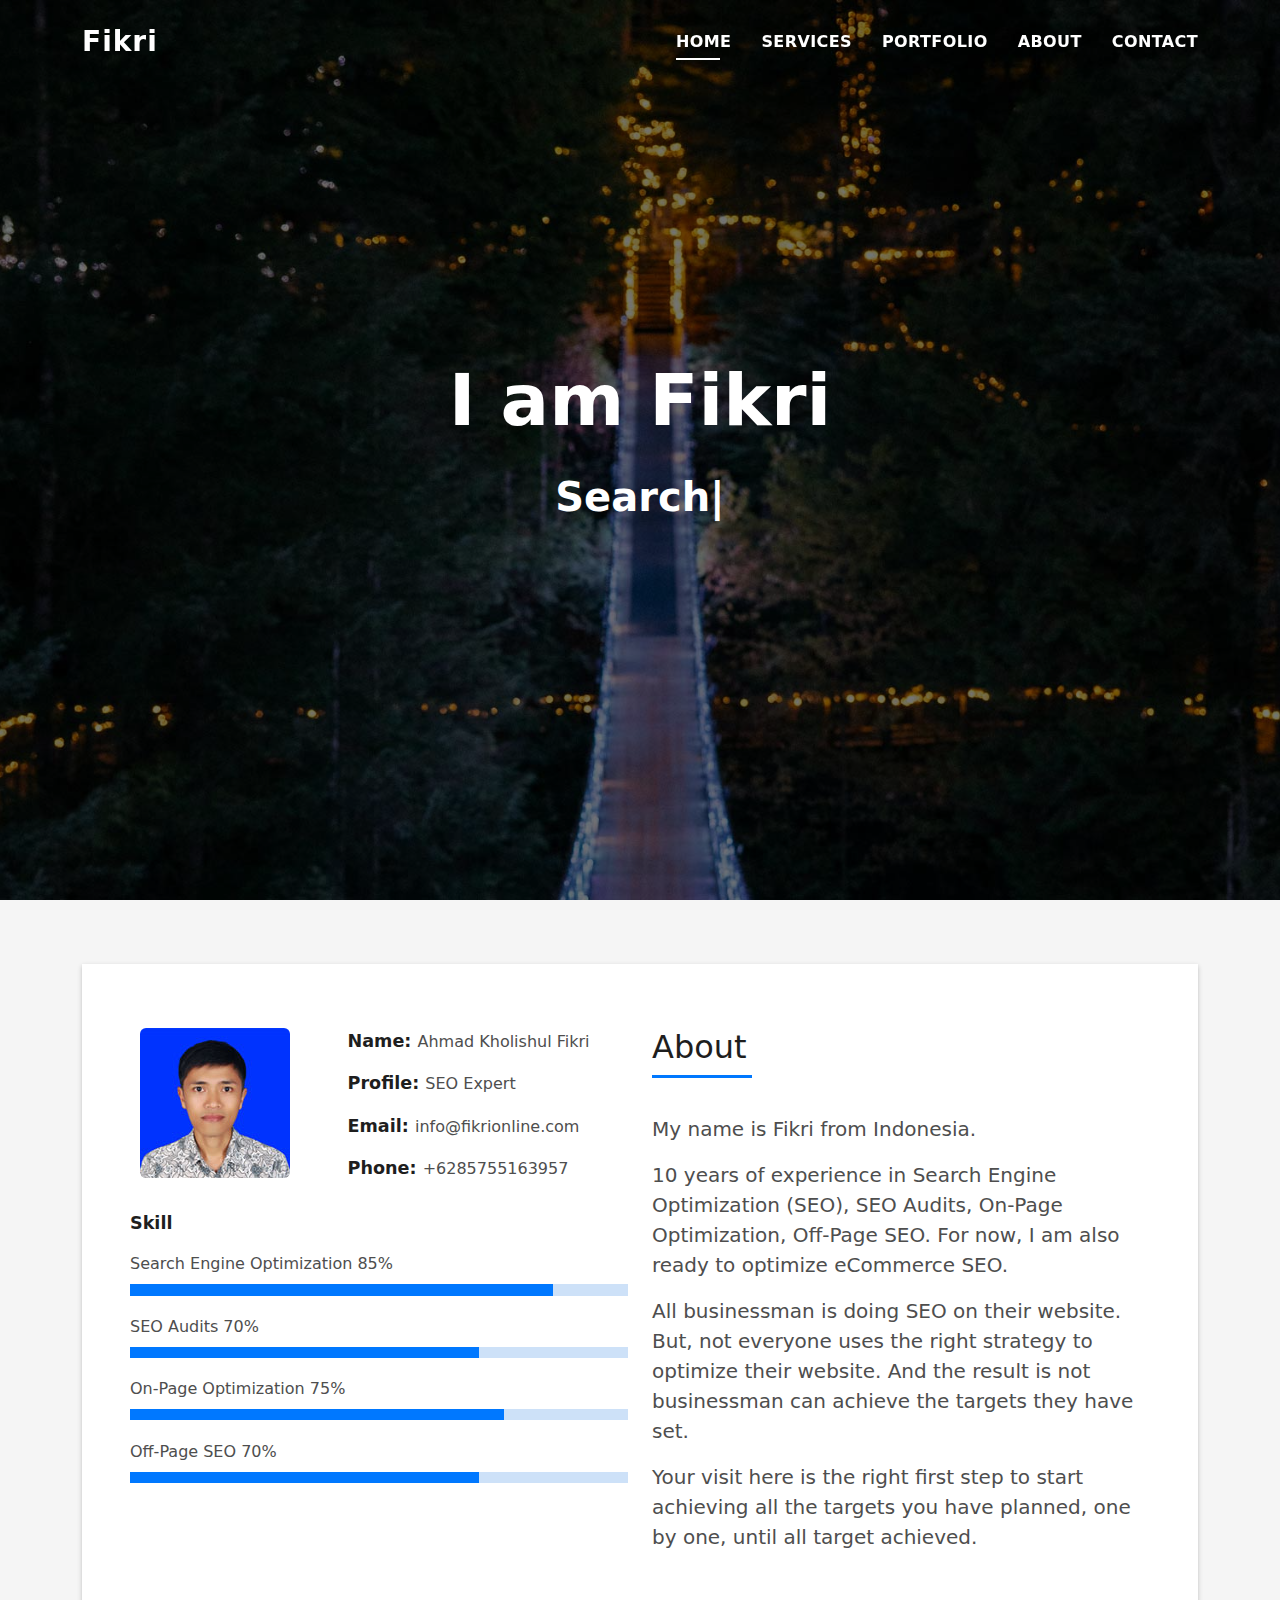
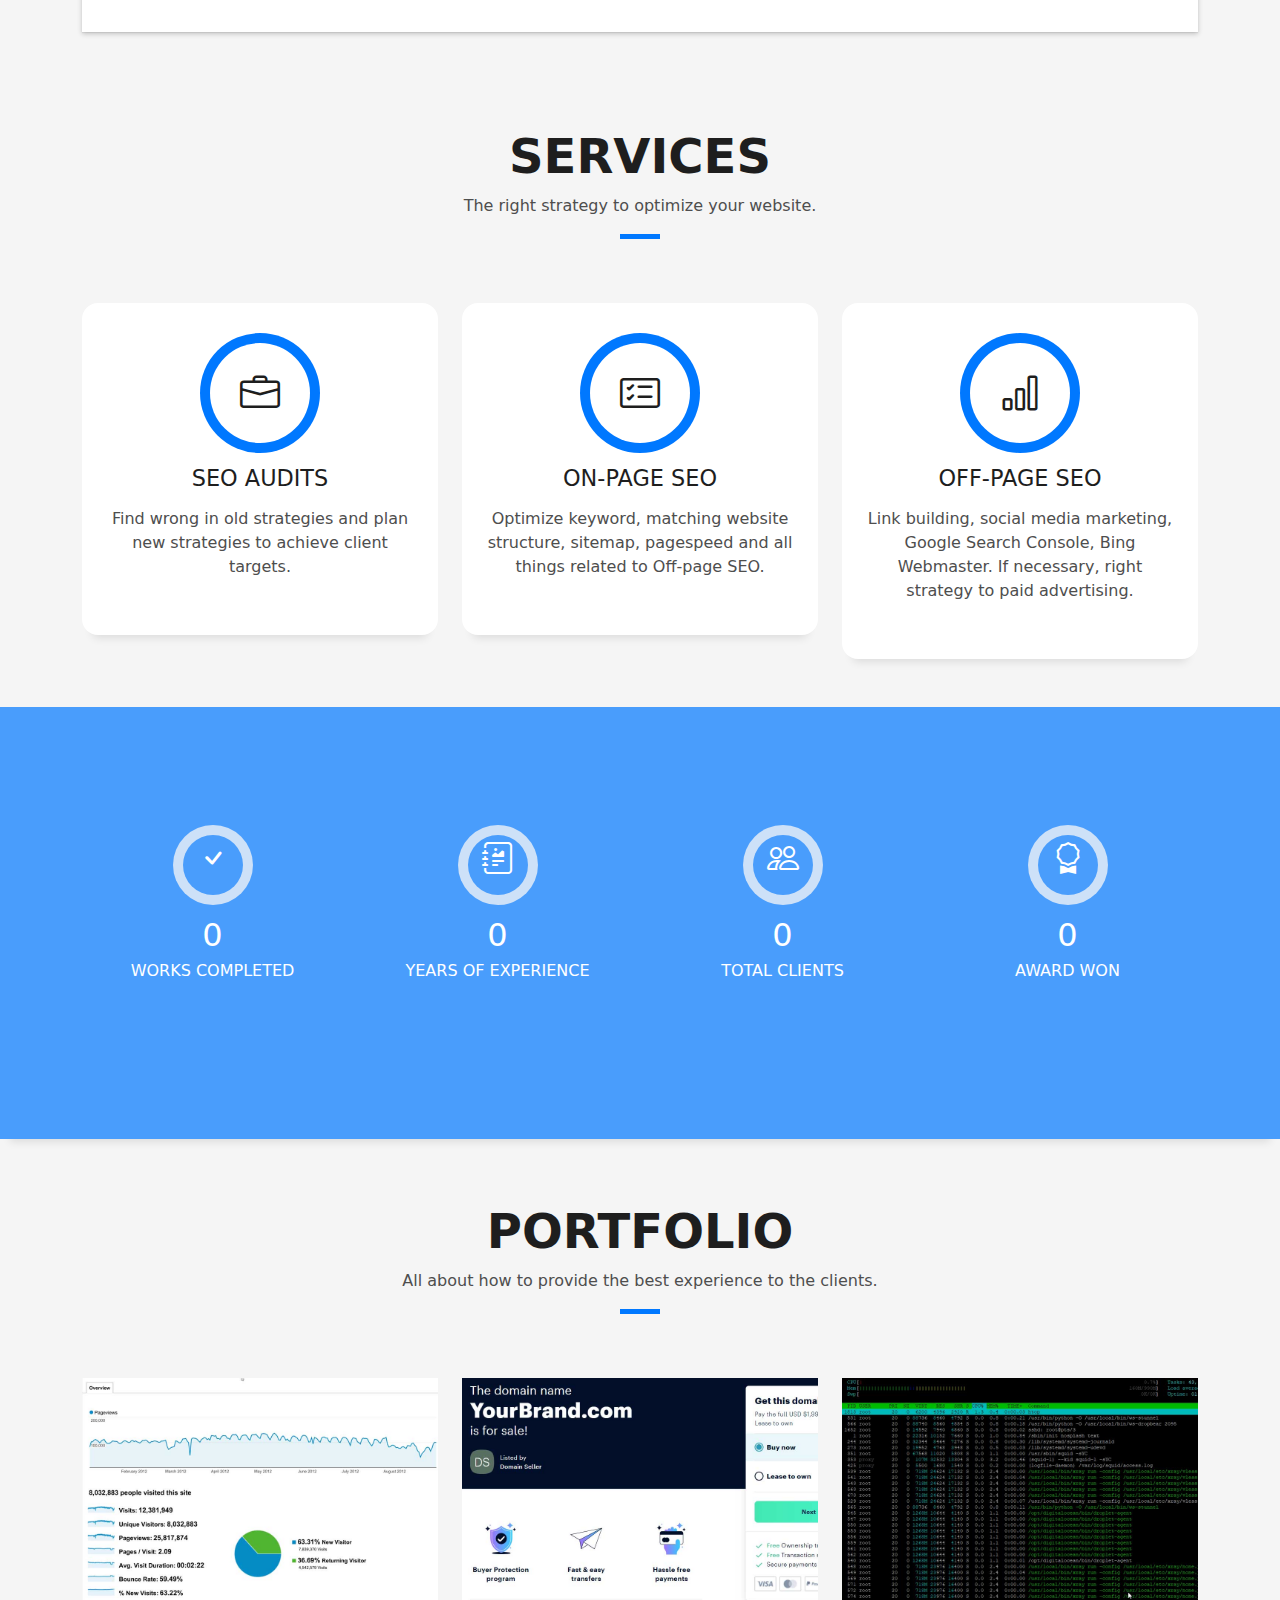
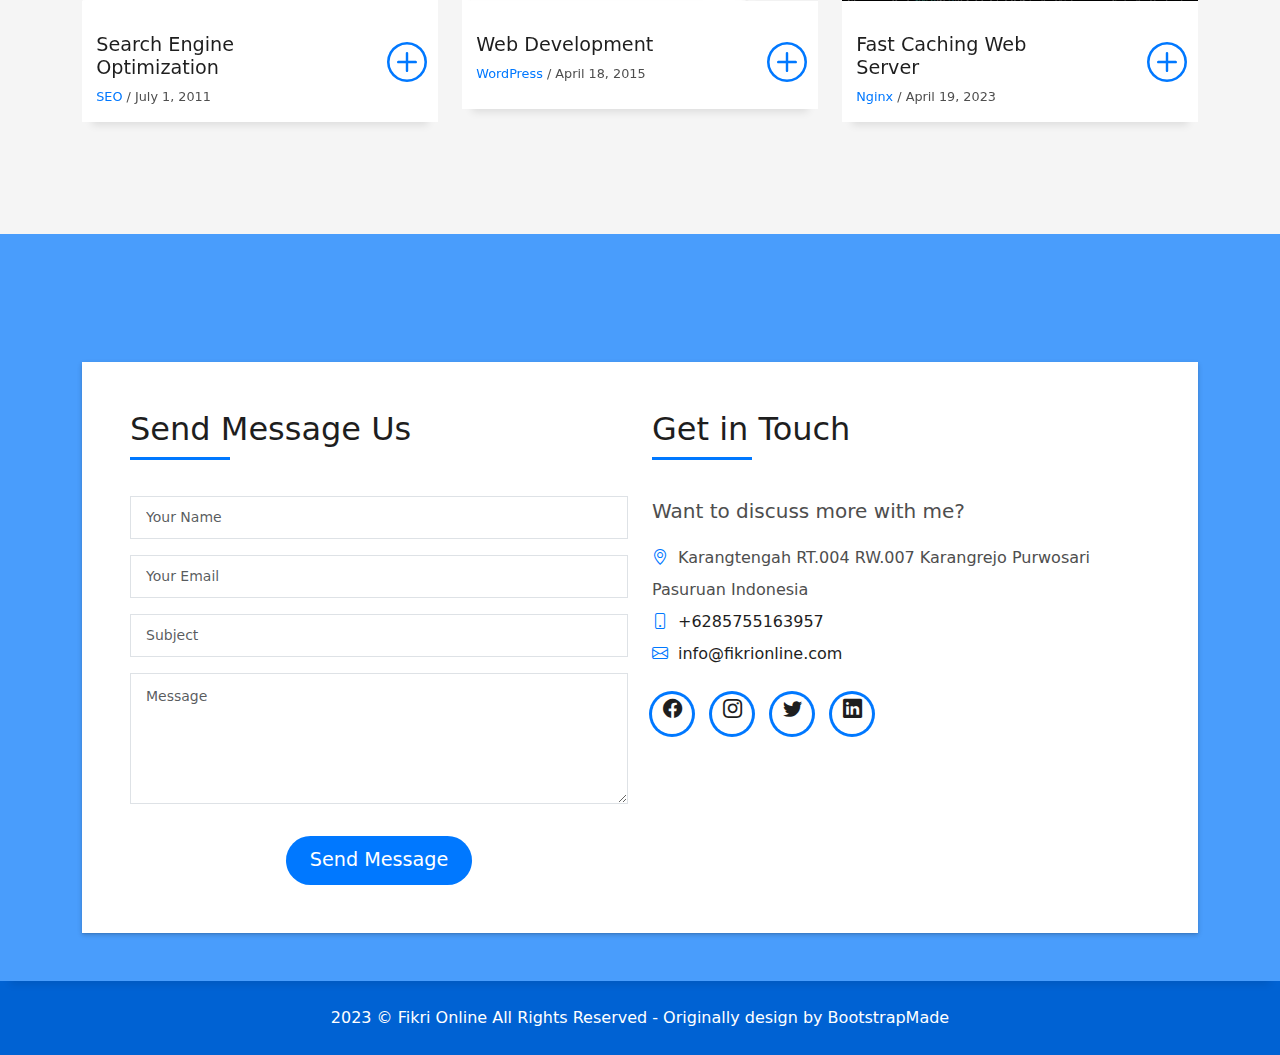
==== index.html @ 008b7d67 "Update index.html" ====
<!DOCTYPE html>
<html lang="en">

<head>
  <meta charset="utf-8">
  <meta content="width=device-width, initial-scale=1.0" name="viewport">

  <title>Fikri Online | Search Engine Optimization (SEO), E-commerce SEO, SEO Audits, Off-Page SEO, On-Page Optimization</title>
  <meta content="Search Engine Optimization (SEO), E-commerce SEO, SEO Audits, Off-Page SEO, On-Page Optimization" name="description">
  <meta content="fikri, fikri online, Search Engine Optimization (SEO), E-commerce SEO, SEO Audits, Off-Page SEO, On-Page Optimization" name="keywords">

  <!-- Favicons -->
  <link href="assets/img/favicon.png" rel="icon">
  <link href="assets/img/apple-touch-icon.png" rel="apple-touch-icon">

  <!-- Vendor CSS Files -->
  <link href="assets/vendor/bootstrap/css/bootstrap.min.css" rel="stylesheet">
  <link href="assets/vendor/bootstrap-icons/bootstrap-icons.css" rel="stylesheet">
  <link href="assets/vendor/glightbox/css/glightbox.min.css" rel="stylesheet">
  <link href="assets/vendor/swiper/swiper-bundle.min.css" rel="stylesheet">

  <!-- Template Main CSS File -->
  <link href="assets/css/style.css" rel="stylesheet">

  <!-- =======================================================
  * Template Name: DevFolio
  * Updated: May 30 2023 with Bootstrap v5.3.0
  * Template URL: https://bootstrapmade.com/devfolio-bootstrap-portfolio-html-template/
  * Author: BootstrapMade.com
  * License: https://bootstrapmade.com/license/
  ======================================================== -->
</head>

<body>

  <!-- ======= Header ======= -->
  <header id="header" class="fixed-top">
    <div class="container d-flex align-items-center justify-content-between">

      <h1 class="logo"><a href="index.html">Fikri</a></h1>
      <!-- Uncomment below if you prefer to use an image logo -->
      <!-- <a href="index.html" class="logo"><img src="assets/img/logo.png" alt="" class="img-fluid"></a>-->

      <nav id="navbar" class="navbar">
        <ul>
          <li><a class="nav-link scrollto active" href="#hero">Home</a></li>
          <li><a class="nav-link scrollto" href="#services">Services</a></li>
          <li><a class="nav-link scrollto" href="#work">Portfolio</a></li>
          <li><a class="nav-link scrollto" href="#about">About</a></li>
          <li><a class="nav-link scrollto" href="#contact">Contact</a></li>
        </ul>
        <i class="bi bi-list mobile-nav-toggle"></i>
      </nav><!-- .navbar -->

    </div>
  </header><!-- End Header -->

  <!-- ======= Hero Section ======= -->
  <div id="hero" class="hero route bg-image" style="background-image: url(assets/img/hero-bg1.jpg)">
    <div class="overlay-itro"></div>
    <div class="hero-content display-table">
      <div class="table-cell">
        <div class="container">
          <!--<p class="display-6 color-d">Hello, world!</p>-->
          <h1 class="hero-title mb-4">I am Fikri</h1>
          <p class="hero-subtitle"><span class="typed" data-typed-items="Search Engine Optimization (SEO), E-commerce SEO, SEO Audits, Off-Page SEO, On-Page Optimization"></span></p>
          <!-- <p class="pt-3"><a class="btn btn-primary btn js-scroll px-4" href="#about" role="button">Learn More</a></p> -->
        </div>
      </div>
    </div>
  </div><!-- End Hero Section -->

  <main id="main">

    <!-- ======= About Section ======= -->
    <section id="about" class="about-mf sect-pt4 route">
      <div class="container">
        <div class="row">
          <div class="col-sm-12">
            <div class="box-shadow-full">
              <div class="row">
                <div class="col-md-6">
                  <div class="row">
                    <div class="col-sm-6 col-md-5">
                      <div class="about-img">
                        <img src="assets/img/profile1.jpg" class="img-fluid rounded b-shadow-a" alt="">
                      </div>
                    </div>
                    <div class="col-sm-6 col-md-7">
                      <div class="about-info">
                        <p><span class="title-s">Name: </span> <span>Ahmad Kholishul Fikri</span></p>
                        <p><span class="title-s">Profile: </span> <span>SEO Expert</span></p>
                        <p><span class="title-s">Email: </span> <span>info@fikrionline.com</span></p>
                        <p><span class="title-s">Phone: </span> <span>+6285755163957</span></p>
                      </div>
                    </div>
                  </div>
                  <div class="skill-mf">
                    <p class="title-s">Skill</p>
                    <span>Search Engine Optimization</span> <span class="pull-right">85%</span>
                    <div class="progress">
                      <div class="progress-bar" role="progressbar" style="width: 85%;" aria-valuenow="85" aria-valuemin="0" aria-valuemax="100"></div>
                    </div>
                    <span>SEO Audits</span> <span class="pull-right">70%</span>
                    <div class="progress">
                      <div class="progress-bar" role="progressbar" style="width: 70%" aria-valuenow="70" aria-valuemin="0" aria-valuemax="100"></div>
                    </div>
                    <span>On-Page Optimization</span> <span class="pull-right">75%</span>
                    <div class="progress">
                      <div class="progress-bar" role="progressbar" style="width: 75%" aria-valuenow="75" aria-valuemin="0" aria-valuemax="100"></div>
                    </div>
                    <span>Off-Page SEO</span> <span class="pull-right">70%</span>
                    <div class="progress">
                      <div class="progress-bar" role="progressbar" style="width: 70%" aria-valuenow="70" aria-valuemin="0" aria-valuemax="100"></div>
                    </div>
                  </div>
                </div>
                <div class="col-md-6">
                  <div class="about-me pt-4 pt-md-0">
                    <div class="title-box-2">
                      <h5 class="title-left">
                        About
                      </h5>
                    </div>
                    <p class="lead">
                      My name is Fikri from Indonesia.
                    </p>
                    <p class="lead">
                      10 years of experience in Search Engine Optimization (SEO), SEO Audits, On-Page Optimization, Off-Page SEO. For now, I am also ready to optimize eCommerce SEO.
                    </p>
                    <p class="lead">
                      All businessman is doing SEO on their website. But, not everyone uses the right strategy to optimize their website. And the result is not businessman can achieve the targets they have set.
                    </p>
                    <p class="lead">
                      Your visit here is the right first step to start achieving all the targets you have planned, one by one, until all target achieved.
                    </p>
                  </div>
                </div>
              </div>
            </div>
          </div>
        </div>
      </div>
    </section><!-- End About Section -->

    <!-- ======= Services Section ======= -->
    <section id="services" class="services-mf pt-5 route">
      <div class="container">
        <div class="row">
          <div class="col-sm-12">
            <div class="title-box text-center">
              <h3 class="title-a">
                Services
              </h3>
              <p class="subtitle-a">
                The right strategy to optimize your website.
              </p>
              <div class="line-mf"></div>
            </div>
          </div>
        </div>
        <div class="row">
          <div class="col-md-4">
            <div class="service-box">
              <div class="service-ico">
                <span class="ico-circle"><i class="bi bi-briefcase"></i></span>
              </div>
              <div class="service-content">
                <h2 class="s-title">SEO Audits</h2>
                <p class="s-description text-center">
                  Find wrong in old strategies and plan new strategies to achieve client targets.
                </p>
              </div>
            </div>
          </div>
          <div class="col-md-4">
            <div class="service-box">
              <div class="service-ico">
                <span class="ico-circle"><i class="bi bi-card-checklist"></i></span>
              </div>
              <div class="service-content">
                <h2 class="s-title">On-Page SEO</h2>
                <p class="s-description text-center">
                  Optimize keyword, matching website structure, sitemap, pagespeed and all things related to Off-page SEO.
                </p>
              </div>
            </div>
          </div>
          <div class="col-md-4">
            <div class="service-box">
              <div class="service-ico">
                <span class="ico-circle"><i class="bi bi-bar-chart"></i></span>
              </div>
              <div class="service-content">
                <h2 class="s-title">Off-Page SEO</h2>
                <p class="s-description text-center">
                  Link building, social media marketing, Google Search Console, Bing Webmaster. If necessary, right strategy to paid advertising.
                </p>
              </div>
            </div>
          </div>
        </div>
      </div>
    </section><!-- End Services Section -->

    <!-- ======= Counter Section ======= -->
    <div class="section-counter paralax-mf bg-image" style="background-image: url(assets/img/counters-bg.jpg)">
      <div class="overlay-mf"></div>
      <div class="container position-relative">
        <div class="row">
          <div class="col-sm-3 col-lg-3">
            <div class="counter-box counter-box pt-4 pt-md-0">
              <div class="counter-ico">
                <span class="ico-circle"><i class="bi bi-check"></i></span>
              </div>
              <div class="counter-num">
                <p data-purecounter-start="0" data-purecounter-end="86" data-purecounter-duration="1" class="counter purecounter"></p>
                <span class="counter-text">WORKS COMPLETED</span>
              </div>
            </div>
          </div>
          <div class="col-sm-3 col-lg-3">
            <div class="counter-box pt-4 pt-md-0">
              <div class="counter-ico">
                <span class="ico-circle"><i class="bi bi-journal-richtext"></i></span>
              </div>
              <div class="counter-num">
                <p data-purecounter-start="0" data-purecounter-end="10" data-purecounter-duration="1" class="counter purecounter"></p>
                <span class="counter-text">YEARS OF EXPERIENCE</span>
              </div>
            </div>
          </div>
          <div class="col-sm-3 col-lg-3">
            <div class="counter-box pt-4 pt-md-0">
              <div class="counter-ico">
                <span class="ico-circle"><i class="bi bi-people"></i></span>
              </div>
              <div class="counter-num">
                <p data-purecounter-start="0" data-purecounter-end="9" data-purecounter-duration="1" class="counter purecounter"></p>
                <span class="counter-text">TOTAL CLIENTS</span>
              </div>
            </div>
          </div>
          <div class="col-sm-3 col-lg-3">
            <div class="counter-box pt-4 pt-md-0">
              <div class="counter-ico">
                <span class="ico-circle"><i class="bi bi-award"></i></span>
              </div>
              <div class="counter-num">
                <p data-purecounter-start="0" data-purecounter-end="1" data-purecounter-duration="1" class="counter purecounter"></p>
                <span class="counter-text">AWARD WON</span>
              </div>
            </div>
          </div>
        </div>
      </div>
    </div><!-- End Counter Section -->

    <!-- ======= Portfolio Section ======= -->
    <section id="work" class="portfolio-mf sect-pt4 route">
      <div class="container">
        <div class="row">
          <div class="col-sm-12">
            <div class="title-box text-center">
              <h3 class="title-a">
                Portfolio
              </h3>
              <p class="subtitle-a">
                All about how to provide the best experience to the clients.
              </p>
              <div class="line-mf"></div>
            </div>
          </div>
        </div>
        <div class="row">
          <div class="col-md-4">
            <div class="work-box">
              <a href="assets/img/work-1.jpg" data-gallery="portfolioGallery" class="portfolio-lightbox">
                <div class="work-img">
                  <img src="assets/img/work-1.jpg" alt="" class="img-fluid">
                </div>
              </a>
              <div class="work-content">
                <div class="row">
                  <div class="col-sm-8">
                    <h2 class="w-title">Search Engine Optimization</h2>
                    <div class="w-more">
                      <span class="w-ctegory">SEO</span> / <span class="w-date">July 1, 2011</span>
                    </div>
                  </div>
                  <div class="col-sm-4">
                    <div class="w-like">
                      <a href="#work"> <span class="bi bi-plus-circle"></span></a>
                    </div>
                  </div>
                </div>
              </div>
            </div>
          </div>
          <div class="col-md-4">
            <div class="work-box">
              <a href="assets/img/work-2.jpg" data-gallery="portfolioGallery" class="portfolio-lightbox">
                <div class="work-img">
                  <img src="assets/img/work-2.jpg" alt="" class="img-fluid">
                </div>
              </a>
              <div class="work-content">
                <div class="row">
                  <div class="col-sm-8">
                    <h2 class="w-title">Web Development</h2>
                    <div class="w-more">
                      <span class="w-ctegory">WordPress</span> / <span class="w-date">April 18, 2015</span>
                    </div>
                  </div>
                  <div class="col-sm-4">
                    <div class="w-like">
                      <a href="#work"> <span class="bi bi-plus-circle"></span></a>
                    </div>
                  </div>
                </div>
              </div>
            </div>
          </div>
          <div class="col-md-4">
            <div class="work-box">
              <a href="assets/img/work-3.jpg" data-gallery="portfolioGallery" class="portfolio-lightbox">
                <div class="work-img">
                  <img src="assets/img/work-3.jpg" alt="" class="img-fluid">
                </div>
              </a>
              <div class="work-content">
                <div class="row">
                  <div class="col-sm-8">
                    <h2 class="w-title">Fast Caching Web Server</h2>
                    <div class="w-more">
                      <span class="w-ctegory">Nginx</span> / <span class="w-date">April 19, 2023</span>
                    </div>
                  </div>
                  <div class="col-sm-4">
                    <div class="w-like">
                      <a href="#work"> <span class="bi bi-plus-circle"></span></a>
                    </div>
                  </div>
                </div>
              </div>
            </div>
          </div>
        </div>
      </div>
    </section><!-- End Portfolio Section -->

    <!-- ======= Contact Section ======= -->
    <section id="contact" class="paralax-mf footer-paralax bg-image sect-mt4 route" style="background-image: url(assets/img/overlay-bg.jpg)">
      <div class="overlay-mf"></div>
      <div class="container">
        <div class="row">
          <div class="col-sm-12">
            <div class="contact-mf">
              <div id="contact" class="box-shadow-full">
                <div class="row">
                  <div class="col-md-6">
                    <div class="title-box-2">
                      <h5 class="title-left">
                        Send Message Us
                      </h5>
                    </div>
                    <div>
                      <form action="forms/contact.php" method="post" role="form" class="php-email-form">
                        <div class="row">
                          <div class="col-md-12 mb-3">
                            <div class="form-group">
                              <input type="text" name="name" class="form-control" id="name" placeholder="Your Name" required>
                            </div>
                          </div>
                          <div class="col-md-12 mb-3">
                            <div class="form-group">
                              <input type="email" class="form-control" name="email" id="email" placeholder="Your Email" required>
                            </div>
                          </div>
                          <div class="col-md-12 mb-3">
                            <div class="form-group">
                              <input type="text" class="form-control" name="subject" id="subject" placeholder="Subject" required>
                            </div>
                          </div>
                          <div class="col-md-12">
                            <div class="form-group">
                              <textarea class="form-control" name="message" rows="5" placeholder="Message" required></textarea>
                            </div>
                          </div>
                          <div class="col-md-12 text-center my-3">
                            <div class="loading">Loading</div>
                            <div class="error-message"></div>
                            <div class="sent-message">Your message has been sent. Thank you!</div>
                          </div>
                          <div class="col-md-12 text-center">
                            <button type="submit" class="button button-a button-big button-rouded">Send Message</button>
                          </div>
                        </div>
                      </form>
                    </div>
                  </div>
                  <div class="col-md-6">
                    <div class="title-box-2 pt-4 pt-md-0">
                      <h5 class="title-left">
                        Get in Touch
                      </h5>
                    </div>
                    <div class="more-info">
                      <p class="lead">
                        Want to discuss more with me?
                      </p>
                      <ul class="list-ico">
                        <li><span class="bi bi-geo-alt"></span>Karangtengah RT.004 RW.007 Karangrejo Purwosari Pasuruan Indonesia</li>
                        <li><span class="bi bi-phone"></span><a href="https://api.whatsapp.com/send/?phone=6285755163957" target="_blank" rel="nofollow">+6285755163957</a></li>
                        <li><span class="bi bi-envelope"></span><a href="mailto:info@fikrionline.com">info@fikrionline.com</a></li>
                      </ul>
                    </div>
                    <div class="socials">
                      <ul>
                        <li><a href=""><span class="ico-circle"><i class="bi bi-facebook"></i></span></a></li>
                        <li><a href=""><span class="ico-circle"><i class="bi bi-instagram"></i></span></a></li>
                        <li><a href=""><span class="ico-circle"><i class="bi bi-twitter"></i></span></a></li>
                        <li><a href=""><span class="ico-circle"><i class="bi bi-linkedin"></i></span></a></li>
                      </ul>
                    </div>
                  </div>
                </div>
              </div>
            </div>
          </div>
        </div>
      </div>
    </section><!-- End Contact Section -->

  </main><!-- End #main -->

  <!-- ======= Footer ======= -->
  <footer>
    <div class="container">
      <div class="row">
        <div class="col-sm-12">
          <div class="copyright-box">
            <div class="credits">
              <!--
              All the links in the footer should remain intact.
              You can delete the links only if you purchased the pro version.
              Licensing information: https://bootstrapmade.com/license/
              Purchase the pro version with working PHP/AJAX contact form: https://bootstrapmade.com/buy/?theme=DevFolio
            -->
              2023 &copy; <a href="https://fikrionline.com" rel="follow" title="Fikri Online / Search Engine Optimization (SEO), E-commerce SEO, SEO Audits, Off-Page SEO, On-Page Optimization">Fikri Online</a> All Rights Reserved - Originally design by <a href="https://bootstrapmade.com/" target="_blank" rel="nofollow">BootstrapMade</a>
            </div>
          </div>
        </div>
      </div>
    </div>
  </footer><!-- End  Footer -->

  <div id="preloader"></div>
  <a href="#" class="back-to-top d-flex align-items-center justify-content-center"><i class="bi bi-arrow-up-short"></i></a>

  <!-- Vendor JS Files -->
  <script src="assets/vendor/purecounter/purecounter_vanilla.js"></script>
  <script src="assets/vendor/bootstrap/js/bootstrap.bundle.min.js"></script>
  <script src="assets/vendor/glightbox/js/glightbox.min.js"></script>
  <script src="assets/vendor/swiper/swiper-bundle.min.js"></script>
  <script src="assets/vendor/typed.js/typed.umd.js"></script>
  <script src="assets/vendor/php-email-form/validate.js"></script>

  <!-- Template Main JS File -->
  <script src="assets/js/main.js"></script>

</body>

</html>
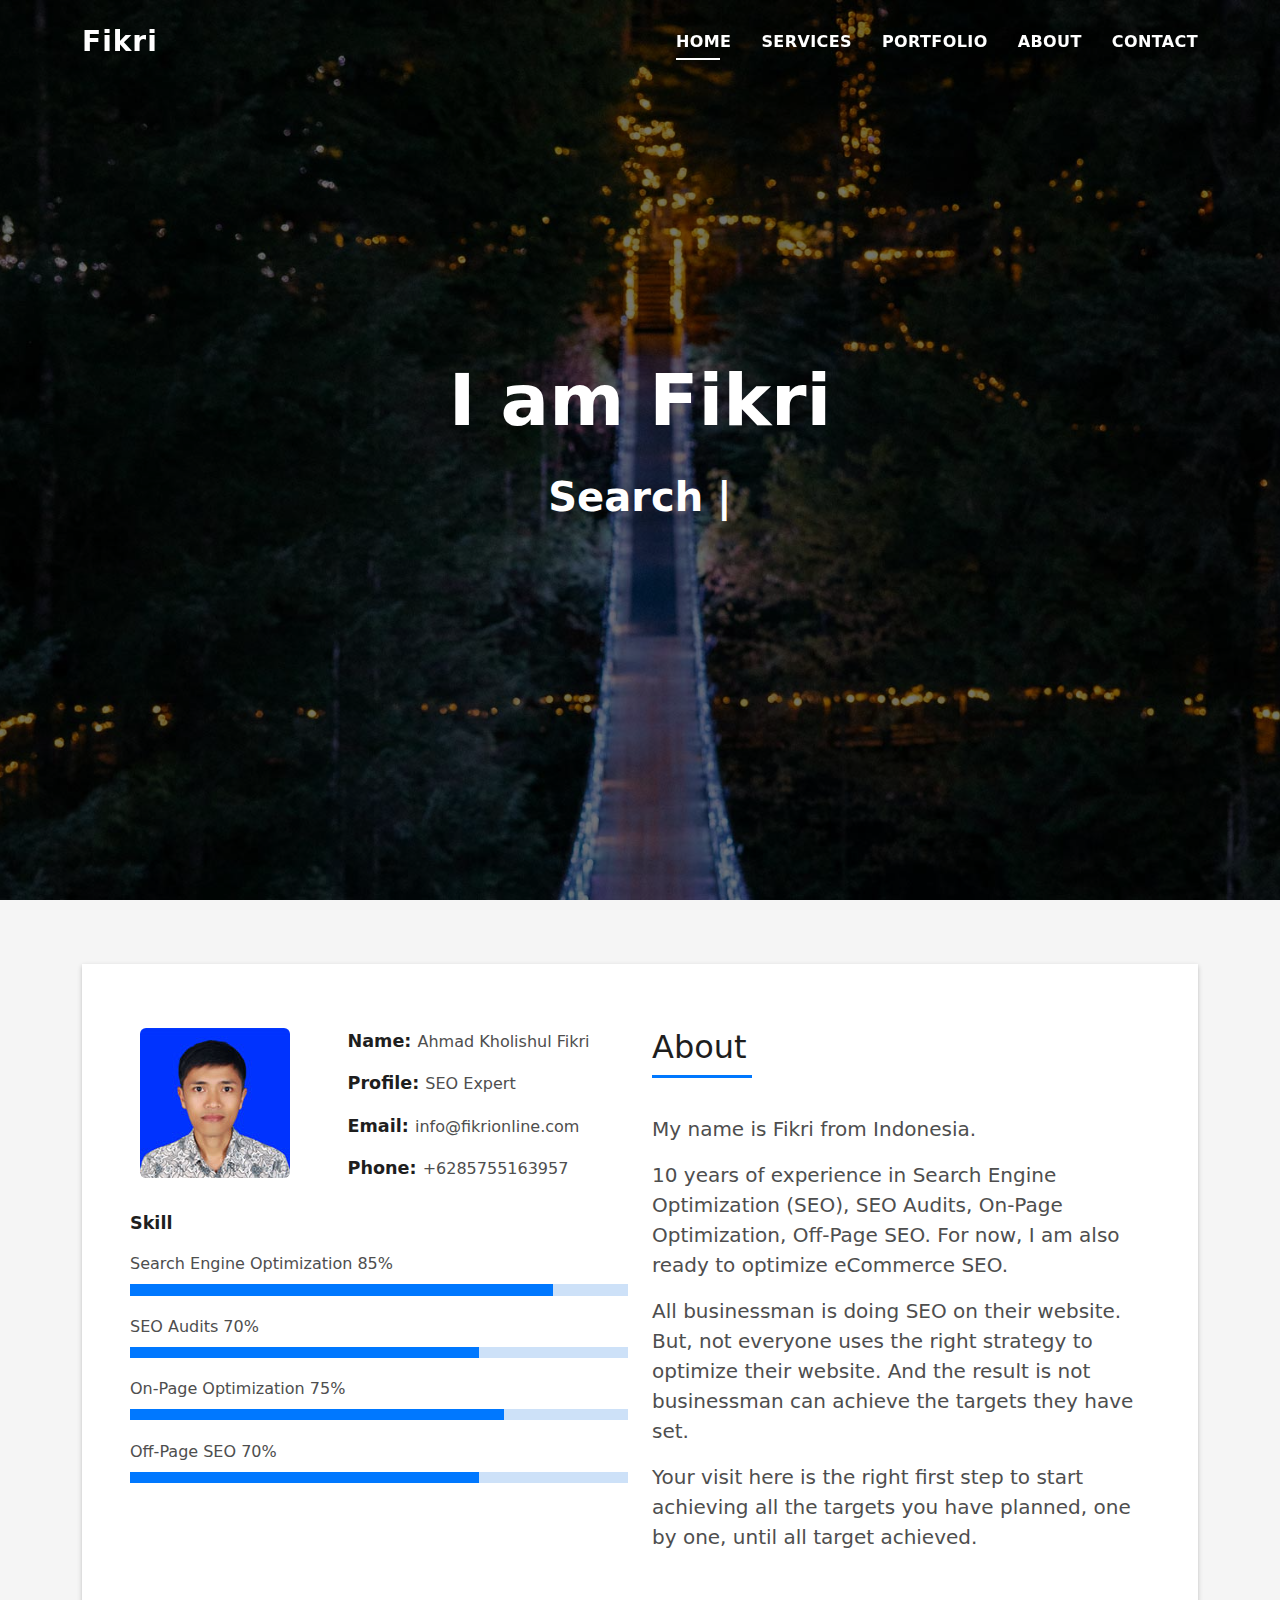
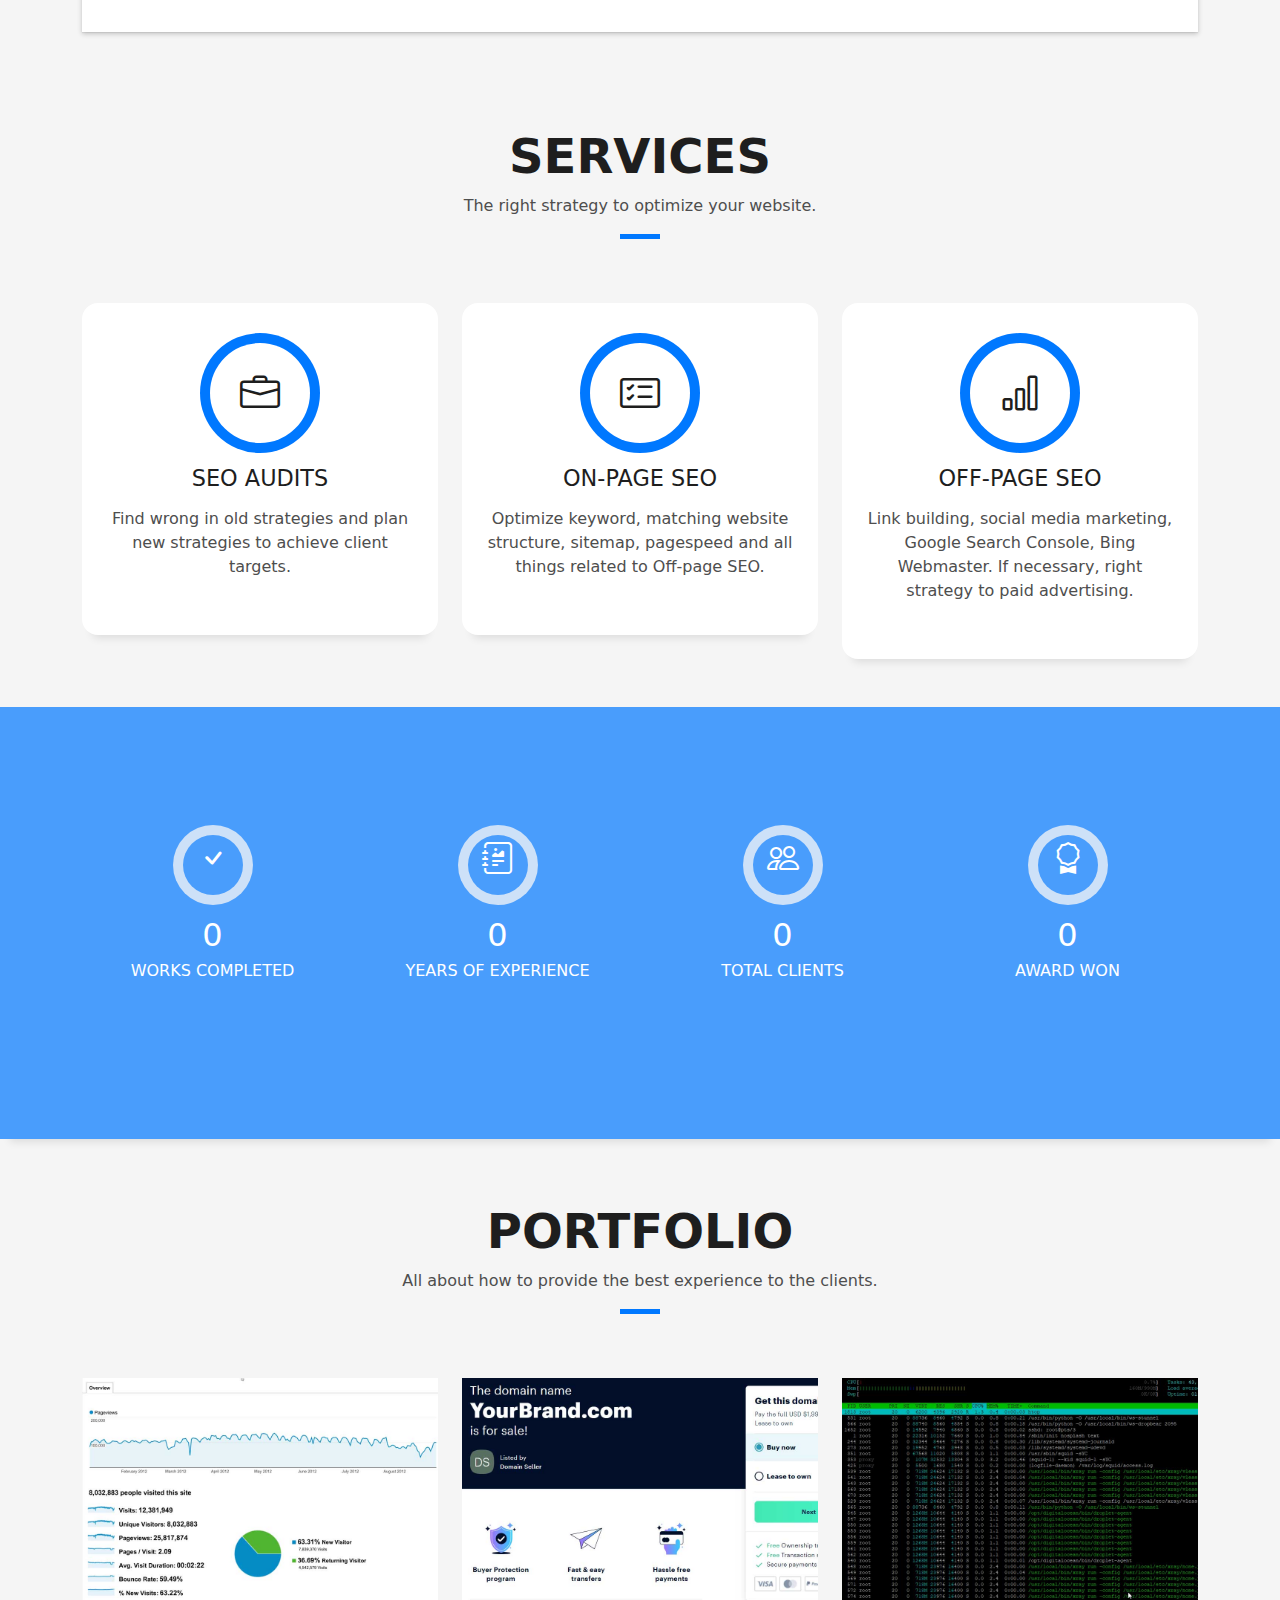
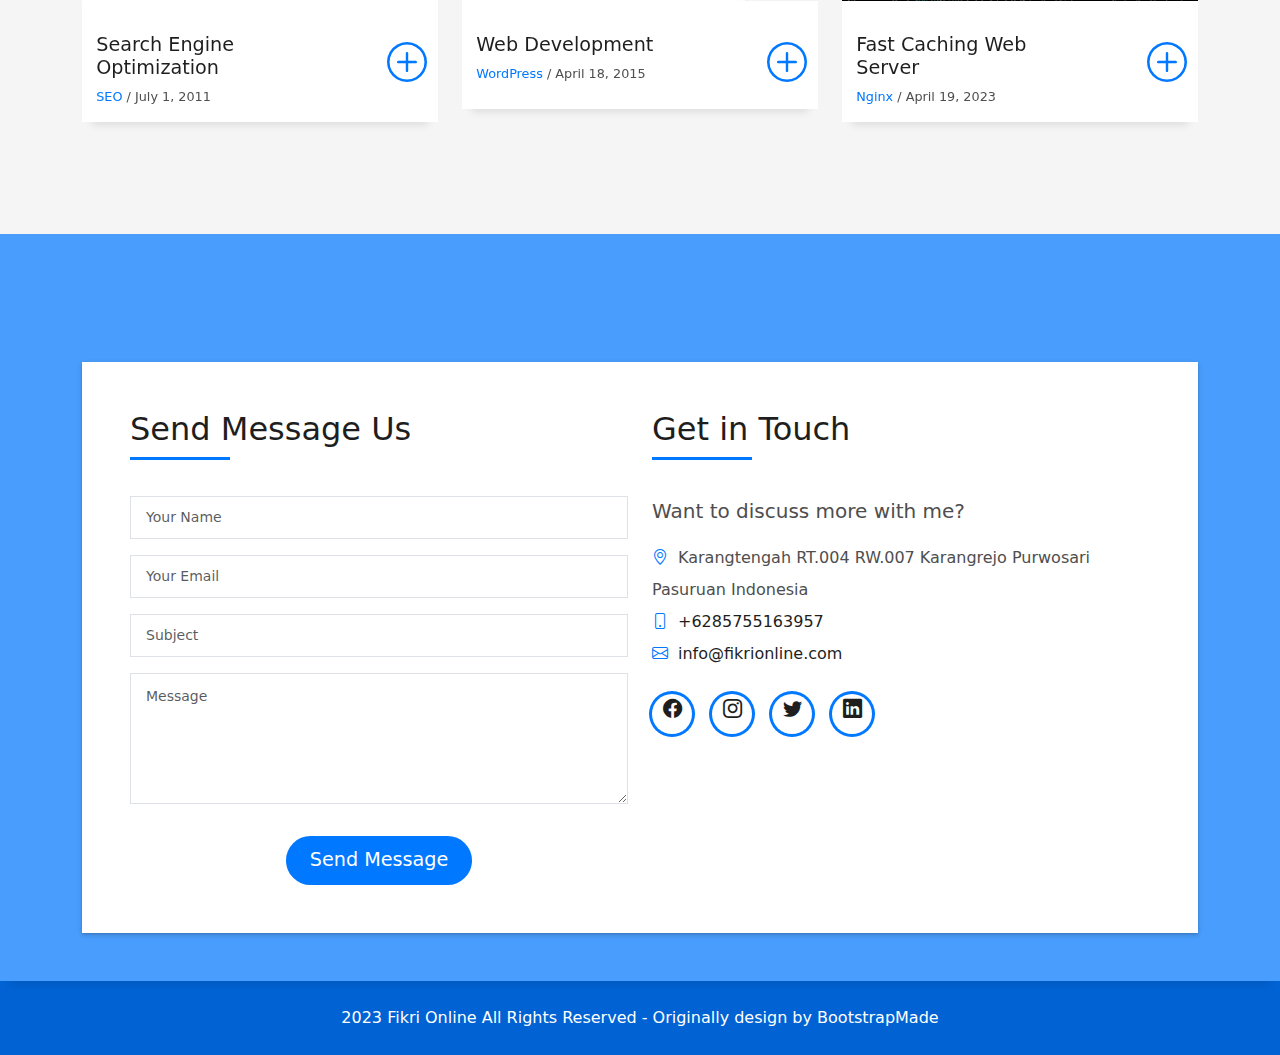
==== commit 42abf692: "Update index.html" ====
--- a/index.html
+++ b/index.html
@@ -447,7 +447,7 @@
               Licensing information: https://bootstrapmade.com/license/
               Purchase the pro version with working PHP/AJAX contact form: https://bootstrapmade.com/buy/?theme=DevFolio
             -->
-              2023 &copy; <a href="https://fikrionline.com" rel="follow" title="Fikri Online / Search Engine Optimization (SEO), E-commerce SEO, SEO Audits, Off-Page SEO, On-Page Optimization">Fikri Online</a> All Rights Reserved - Originally design by <a href="https://bootstrapmade.com/" target="_blank" rel="nofollow">BootstrapMade</a>
+              2023 <a href="https://fikrionline.com" rel="follow" title="Fikri Online / Search Engine Optimization (SEO), E-commerce SEO, SEO Audits, Off-Page SEO, On-Page Optimization">Fikri Online</a> All Rights Reserved - Originally design by <a href="https://bootstrapmade.com/" target="_blank" rel="nofollow">BootstrapMade</a>
             </div>
           </div>
         </div>
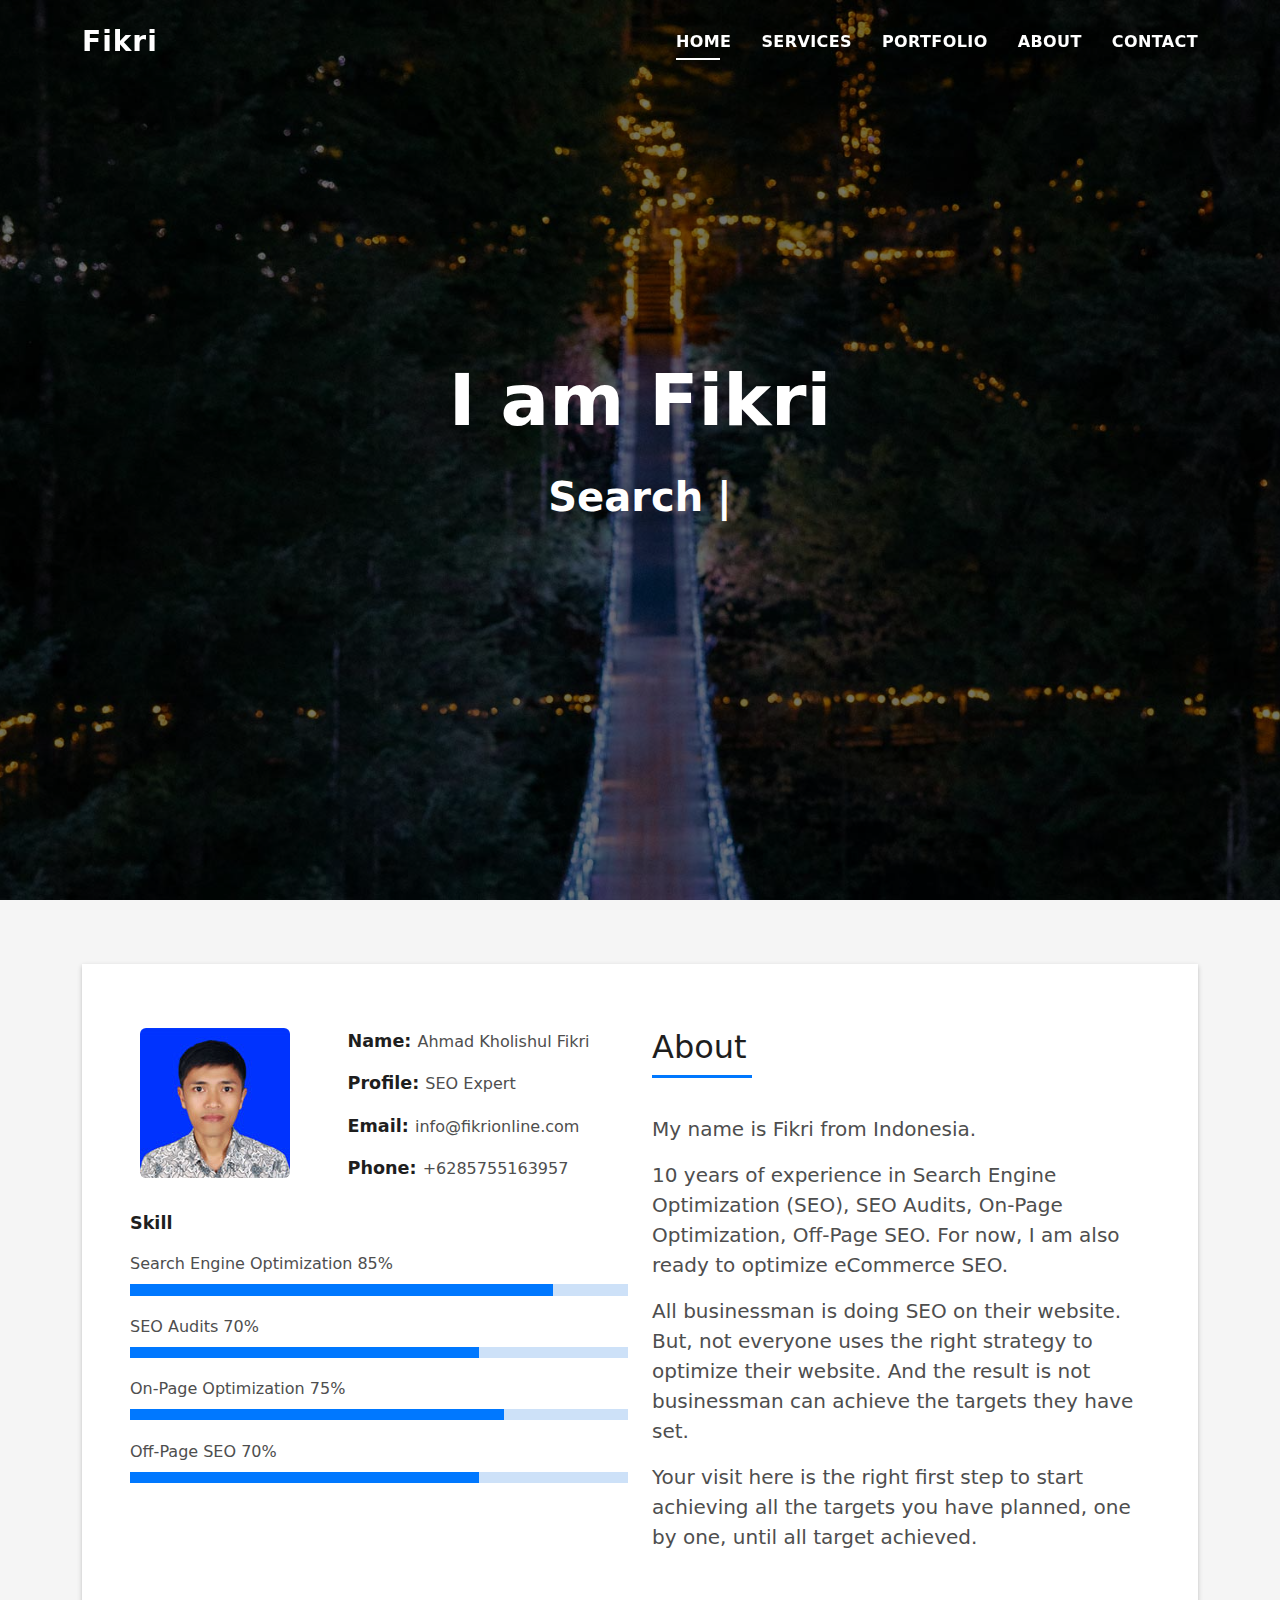
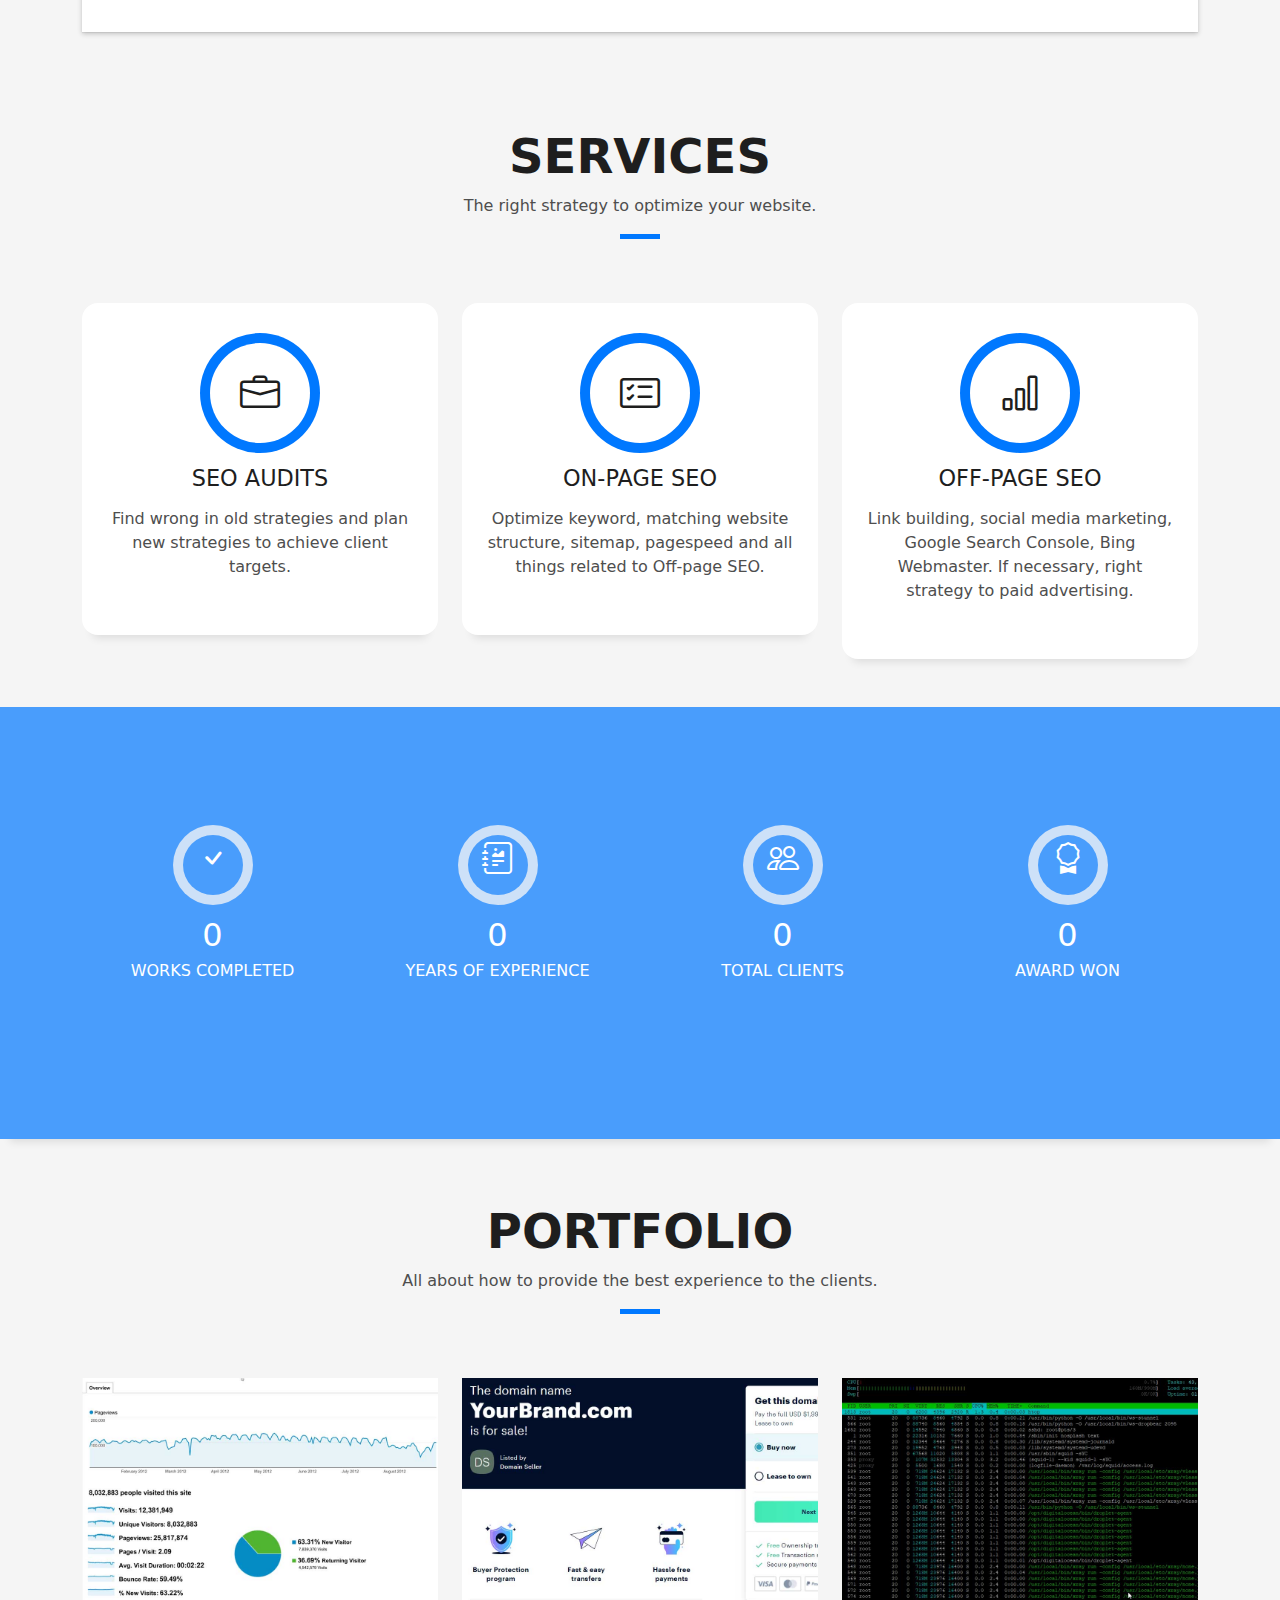
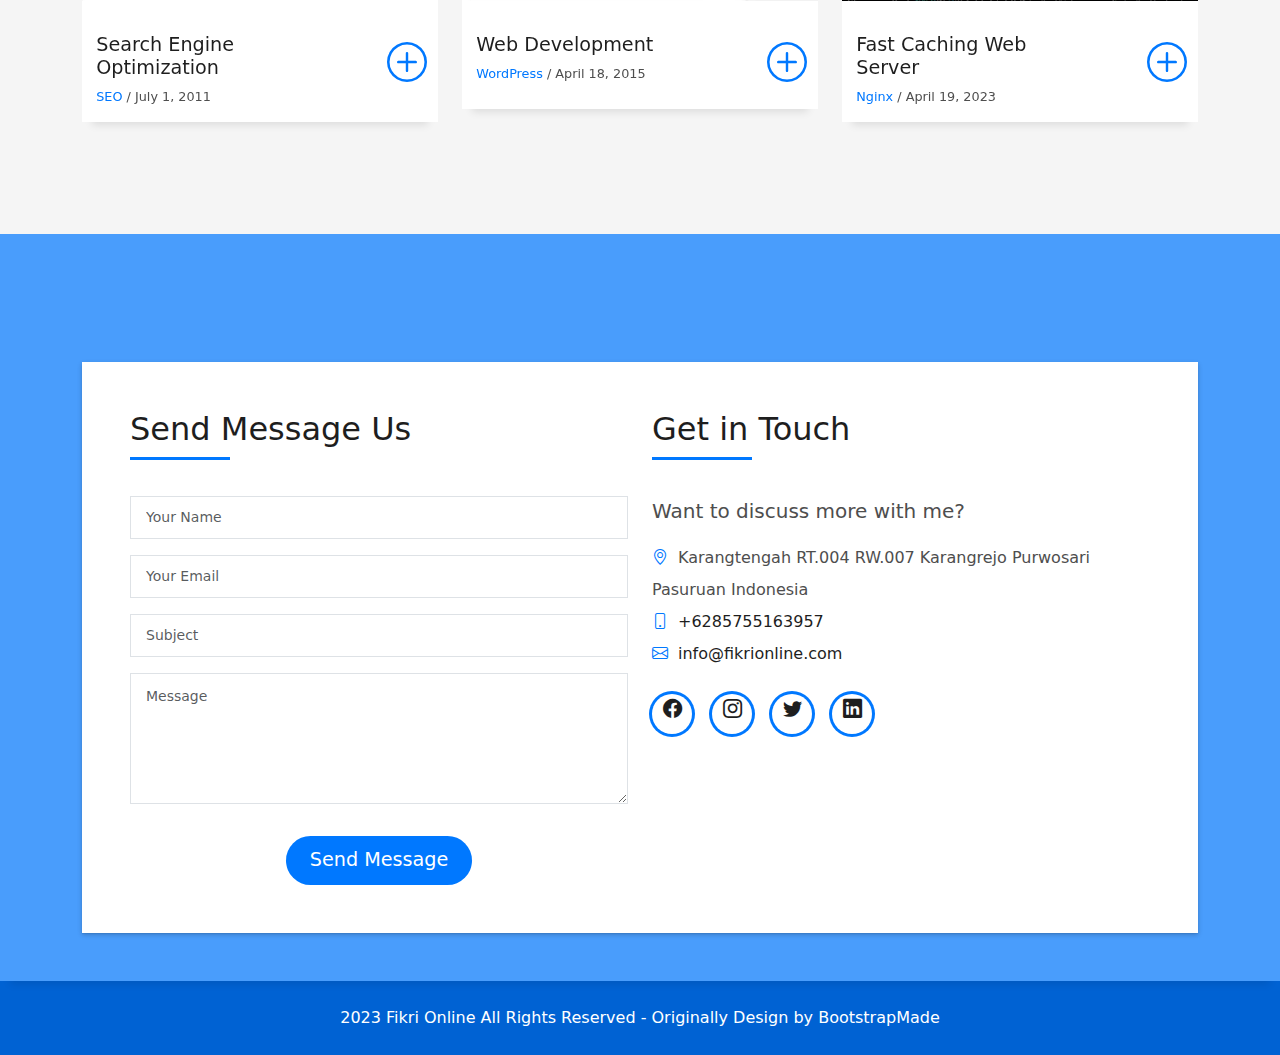
==== commit 8c83ac1a: "Update index.html" ====
--- a/index.html
+++ b/index.html
@@ -447,7 +447,7 @@
               Licensing information: https://bootstrapmade.com/license/
               Purchase the pro version with working PHP/AJAX contact form: https://bootstrapmade.com/buy/?theme=DevFolio
             -->
-              2023 <a href="https://fikrionline.com" rel="follow" title="Fikri Online / Search Engine Optimization (SEO), E-commerce SEO, SEO Audits, Off-Page SEO, On-Page Optimization">Fikri Online</a> All Rights Reserved - Originally design by <a href="https://bootstrapmade.com/" target="_blank" rel="nofollow">BootstrapMade</a>
+              2023 <a href="https://fikrionline.com" rel="follow" title="Fikri Online / Search Engine Optimization (SEO), E-commerce SEO, SEO Audits, Off-Page SEO, On-Page Optimization">Fikri Online</a> All Rights Reserved - Originally Design by <a href="https://bootstrapmade.com/" target="_blank" rel="nofollow">BootstrapMade</a>
             </div>
           </div>
         </div>
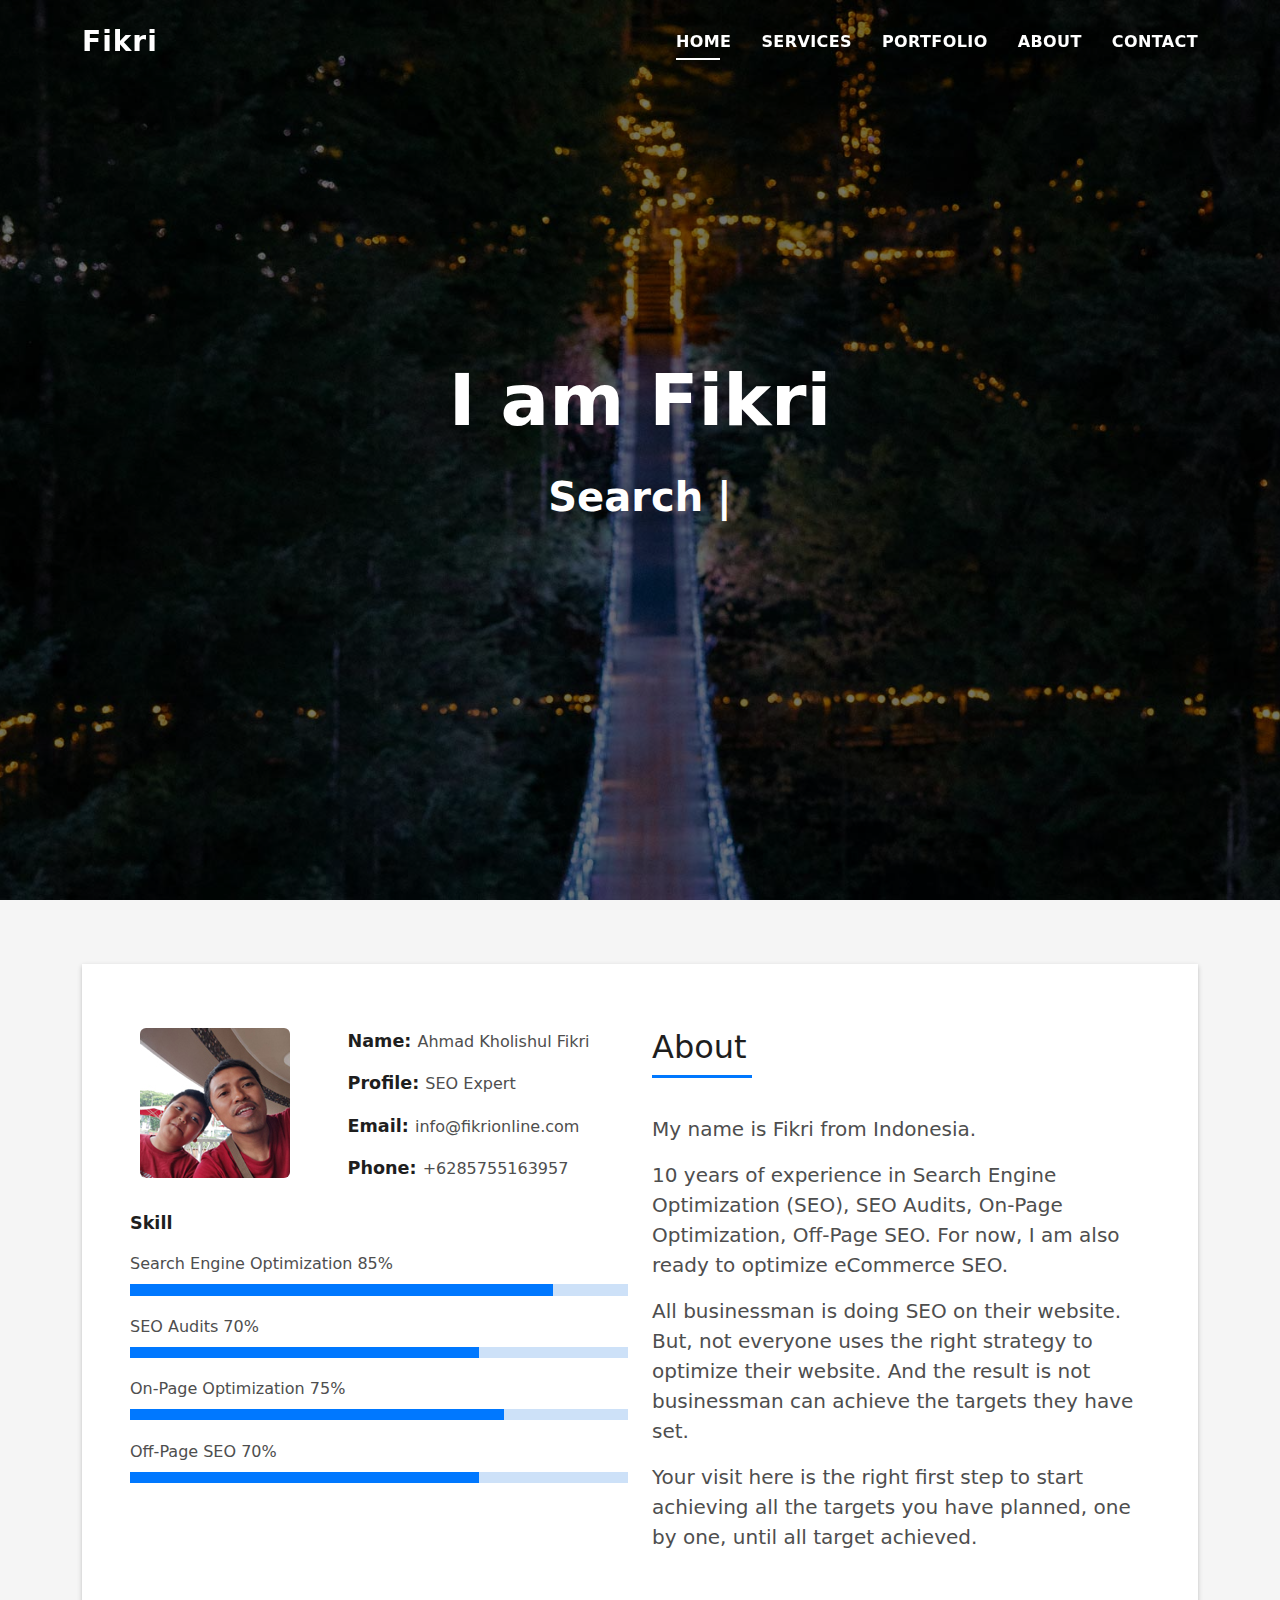
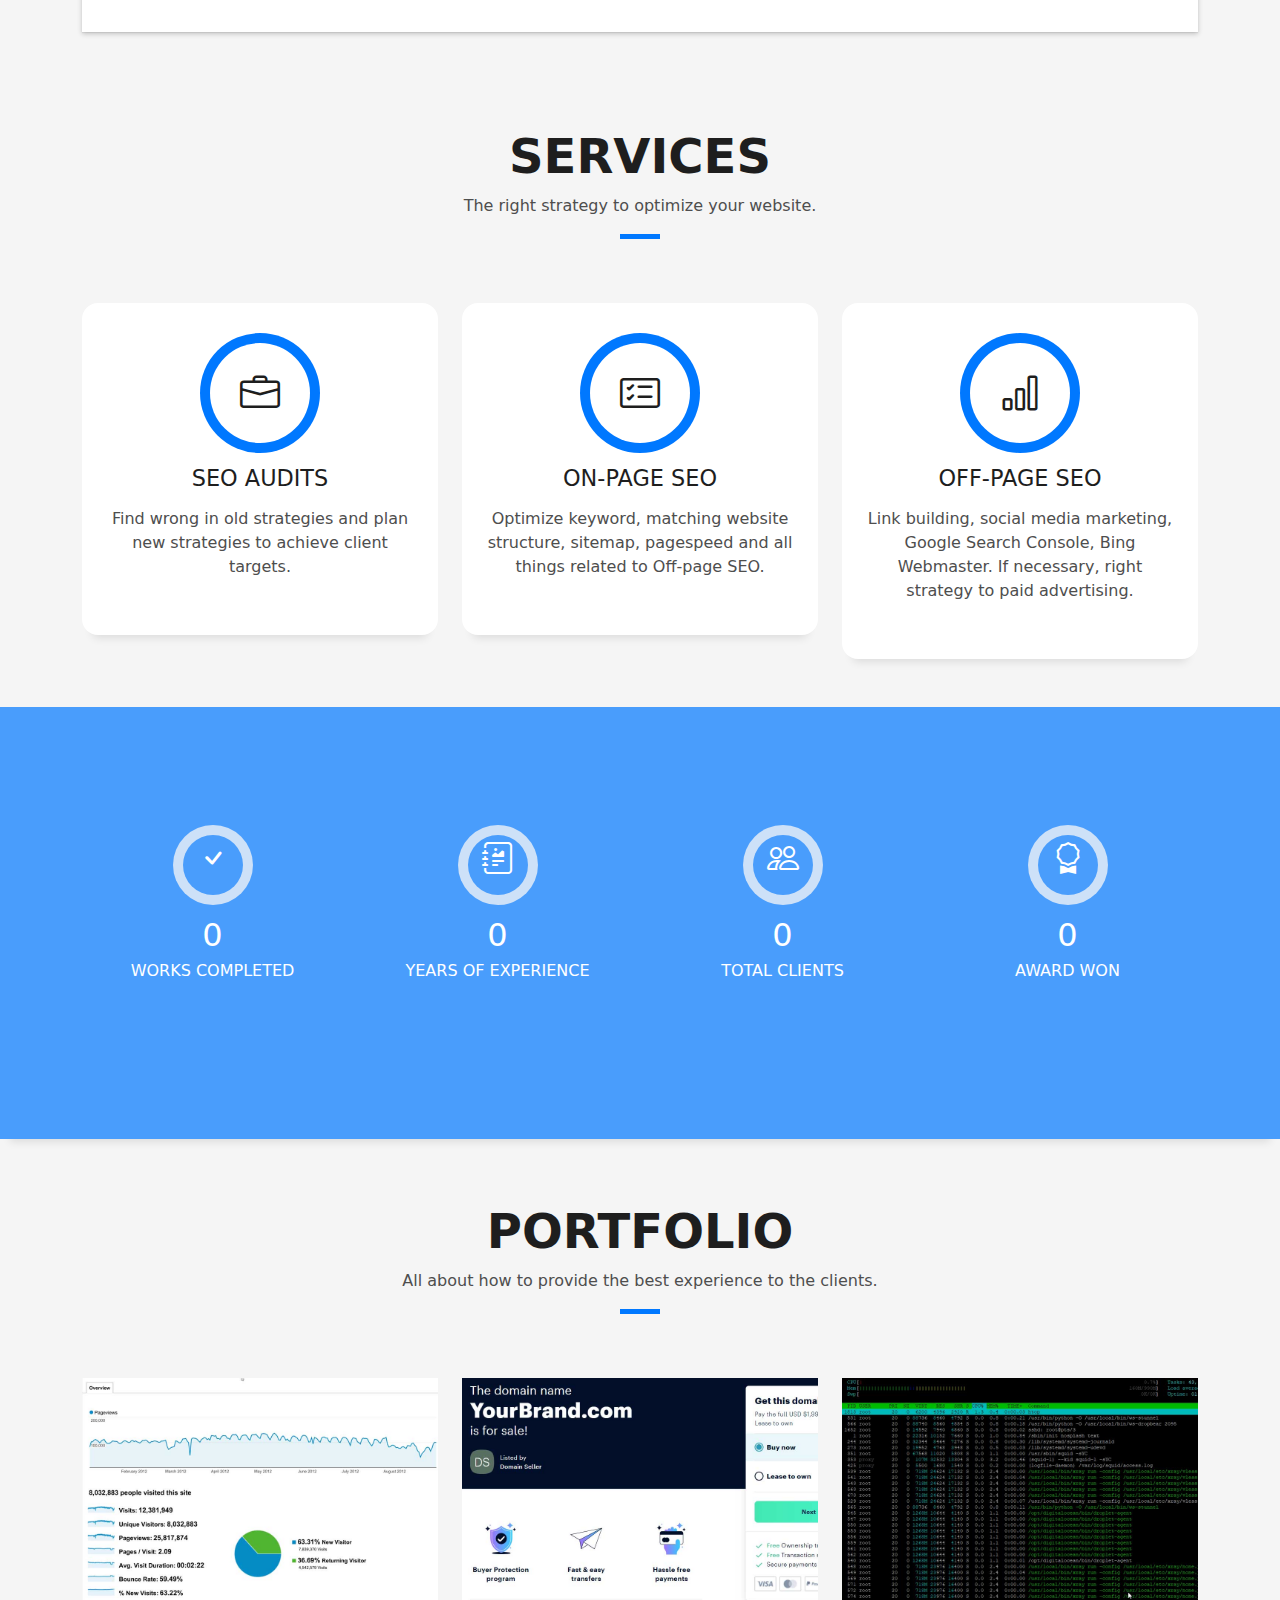
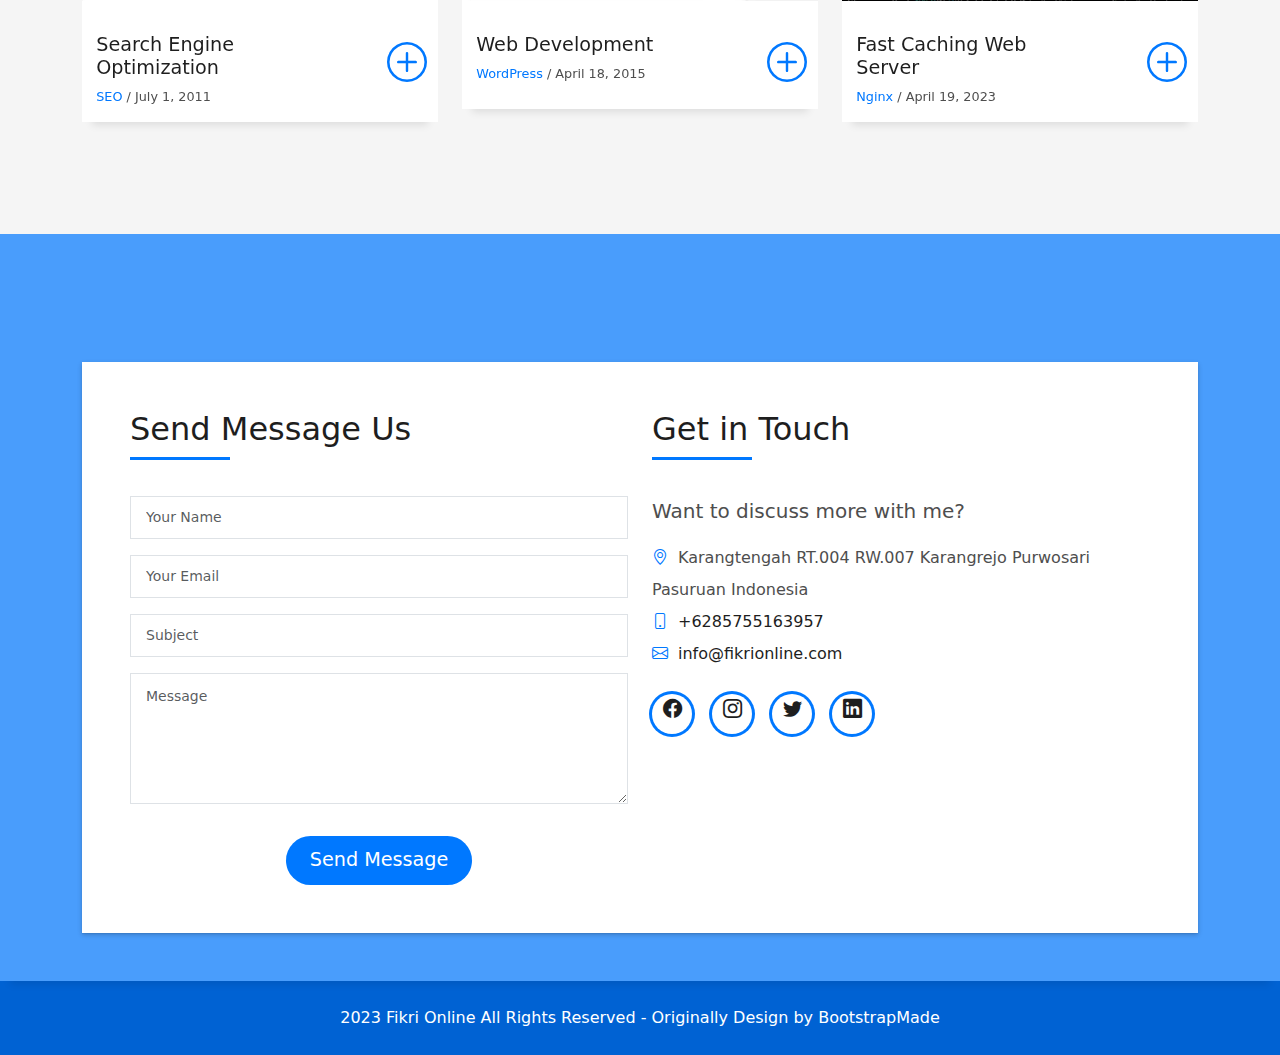
==== commit 260026f8: "Update index.html" ====
--- a/index.html
+++ b/index.html
@@ -83,7 +83,7 @@
                   <div class="row">
                     <div class="col-sm-6 col-md-5">
                       <div class="about-img">
-                        <img src="assets/img/profile1.jpg" class="img-fluid rounded b-shadow-a" alt="">
+                        <img src="assets/img/p1.jpg" class="img-fluid rounded b-shadow-a" alt="">
                       </div>
                     </div>
                     <div class="col-sm-6 col-md-7">
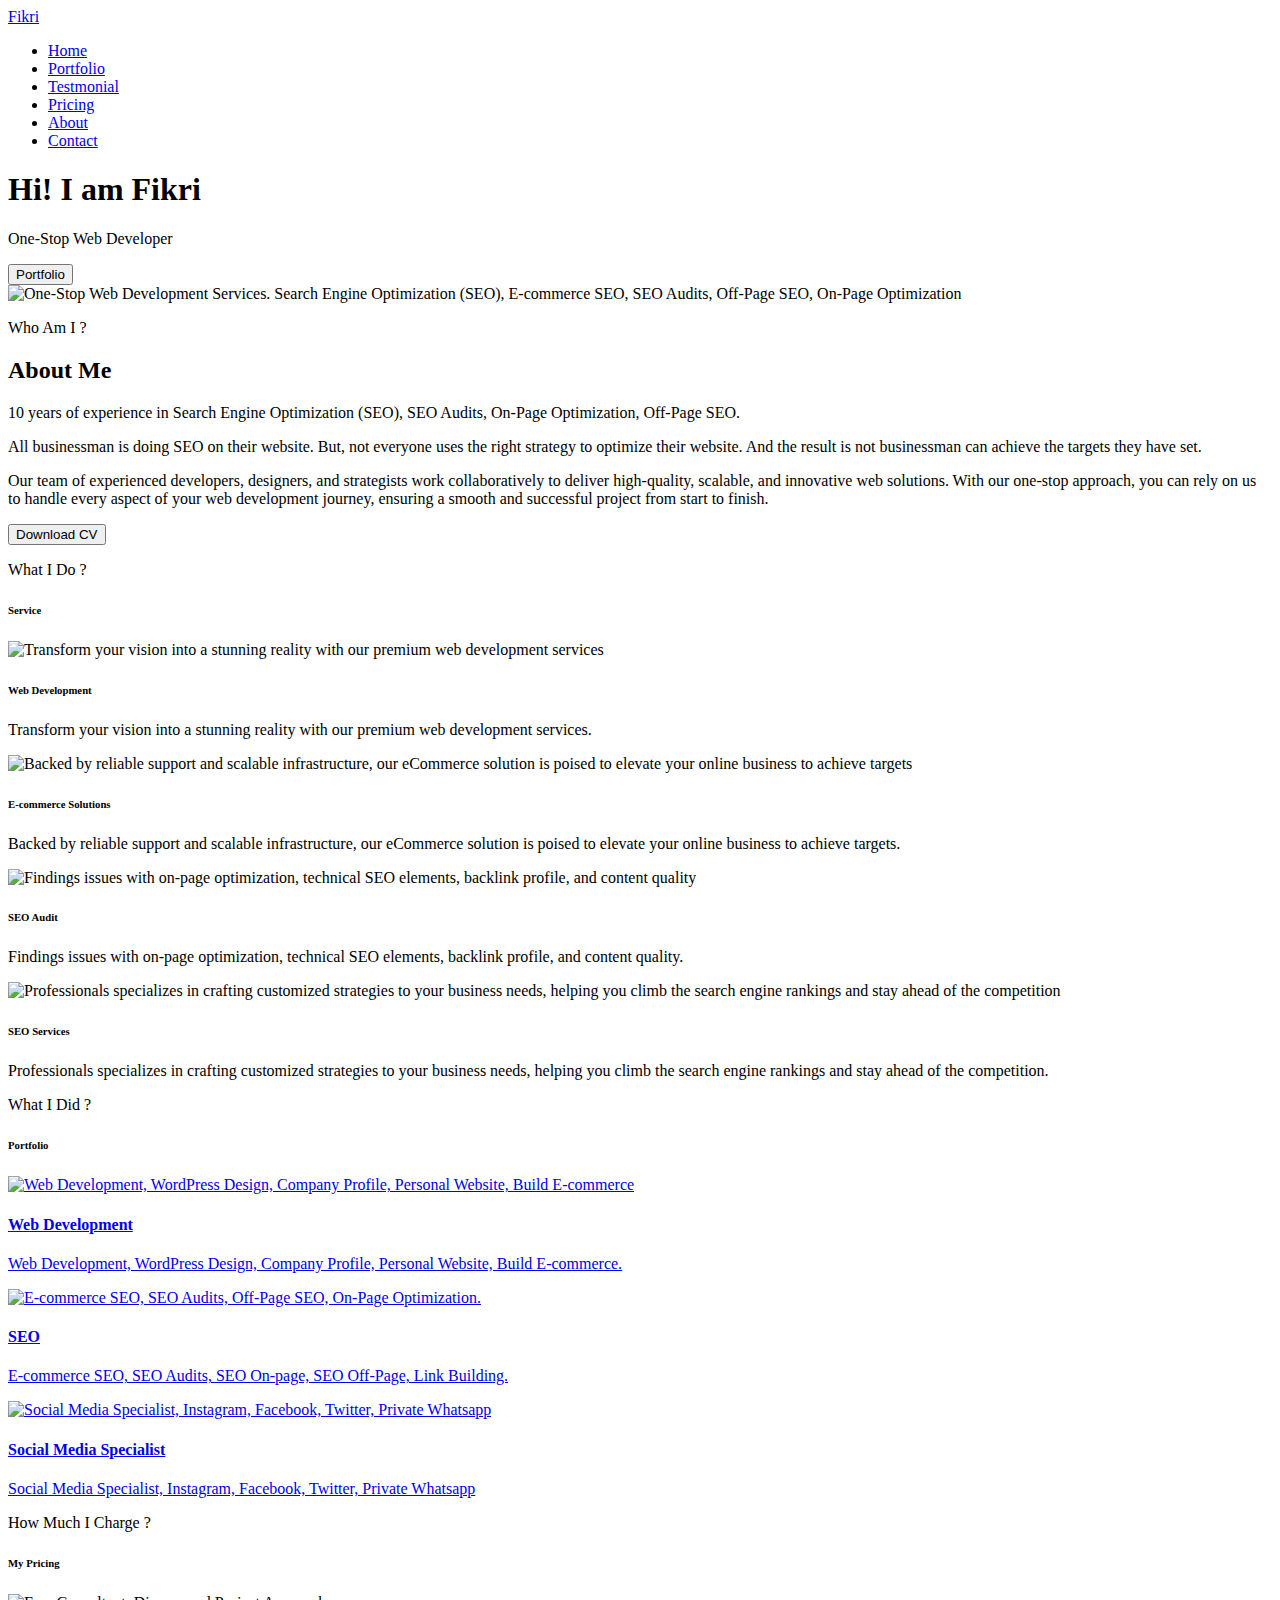
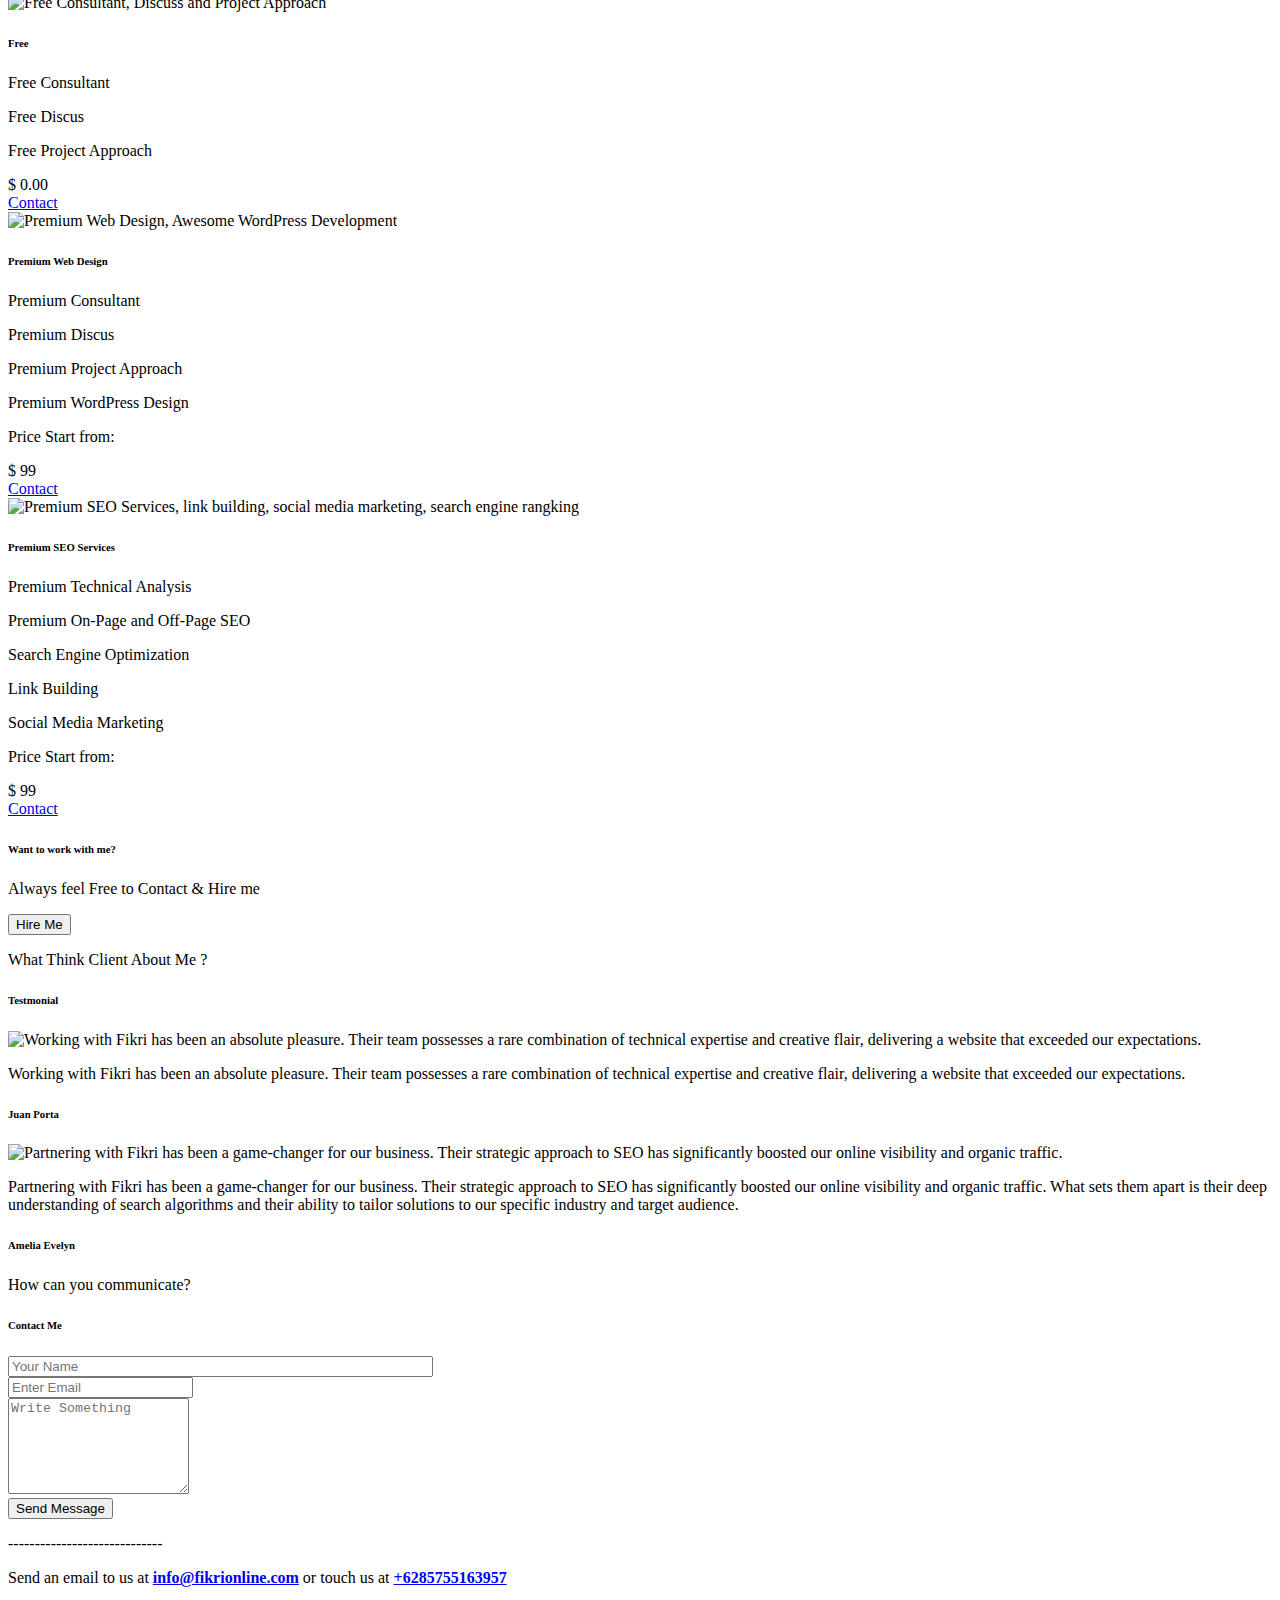
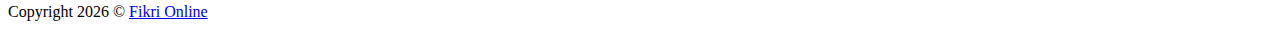
==== commit c9a58cca: "Add files via upload" ====
--- a/index.html
+++ b/index.html
@@ -2,473 +2,374 @@
 <html lang="en">
 
 <head>
-  <meta charset="utf-8">
-  <meta content="width=device-width, initial-scale=1.0" name="viewport">
-
-  <title>Fikri Online | Search Engine Optimization (SEO), E-commerce SEO, SEO Audits, Off-Page SEO, On-Page Optimization</title>
-  <meta content="Search Engine Optimization (SEO), E-commerce SEO, SEO Audits, Off-Page SEO, On-Page Optimization" name="description">
-  <meta content="fikri, fikri online, Search Engine Optimization (SEO), E-commerce SEO, SEO Audits, Off-Page SEO, On-Page Optimization" name="keywords">
-
-  <!-- Favicons -->
-  <link href="assets/img/favicon.png" rel="icon">
-  <link href="assets/img/apple-touch-icon.png" rel="apple-touch-icon">
-
-  <!-- Vendor CSS Files -->
-  <link href="assets/vendor/bootstrap/css/bootstrap.min.css" rel="stylesheet">
-  <link href="assets/vendor/bootstrap-icons/bootstrap-icons.css" rel="stylesheet">
-  <link href="assets/vendor/glightbox/css/glightbox.min.css" rel="stylesheet">
-  <link href="assets/vendor/swiper/swiper-bundle.min.css" rel="stylesheet">
-
-  <!-- Template Main CSS File -->
-  <link href="assets/css/style.css" rel="stylesheet">
-
-  <!-- =======================================================
-  * Template Name: DevFolio
-  * Updated: May 30 2023 with Bootstrap v5.3.0
-  * Template URL: https://bootstrapmade.com/devfolio-bootstrap-portfolio-html-template/
-  * Author: BootstrapMade.com
-  * License: https://bootstrapmade.com/license/
-  ======================================================== -->
+    <meta charset="utf-8">
+    <meta name="viewport" content="width=device-width, initial-scale=1, shrink-to-fit=no">
+    <meta name="description" content="One-Stop Web Development Services. Search Engine Optimization (SEO), E-commerce SEO, SEO Audits, Off-Page SEO, On-Page Optimization">
+    <meta name="author" content="Fikri">
+    <title>Fikri Online, One-Stop Web Development Services</title>
+    <!-- font icons -->
+    <link rel="stylesheet" href="assets/vendors/themify-icons/css/themify-icons.css">
+    <!-- Bootstrap + Meyawo main styles -->
+    <link rel="stylesheet" href="assets/css/meyawo.css">
 </head>
 
-<body>
-
-  <!-- ======= Header ======= -->
-  <header id="header" class="fixed-top">
-    <div class="container d-flex align-items-center justify-content-between">
-
-      <h1 class="logo"><a href="index.html">Fikri</a></h1>
-      <!-- Uncomment below if you prefer to use an image logo -->
-      <!-- <a href="index.html" class="logo"><img src="assets/img/logo.png" alt="" class="img-fluid"></a>-->
-
-      <nav id="navbar" class="navbar">
-        <ul>
-          <li><a class="nav-link scrollto active" href="#hero">Home</a></li>
-          <li><a class="nav-link scrollto" href="#services">Services</a></li>
-          <li><a class="nav-link scrollto" href="#work">Portfolio</a></li>
-          <li><a class="nav-link scrollto" href="#about">About</a></li>
-          <li><a class="nav-link scrollto" href="#contact">Contact</a></li>
-        </ul>
-        <i class="bi bi-list mobile-nav-toggle"></i>
-      </nav><!-- .navbar -->
-
-    </div>
-  </header><!-- End Header -->
-
-  <!-- ======= Hero Section ======= -->
-  <div id="hero" class="hero route bg-image" style="background-image: url(assets/img/hero-bg1.jpg)">
-    <div class="overlay-itro"></div>
-    <div class="hero-content display-table">
-      <div class="table-cell">
+<body data-spy="scroll" data-target=".navbar" data-offset="40" id="home">
+
+    <!-- Page Navbar -->
+    <nav class="custom-navbar" data-spy="affix" data-offset-top="20">
         <div class="container">
-          <!--<p class="display-6 color-d">Hello, world!</p>-->
-          <h1 class="hero-title mb-4">I am Fikri</h1>
-          <p class="hero-subtitle"><span class="typed" data-typed-items="Search Engine Optimization (SEO), E-commerce SEO, SEO Audits, Off-Page SEO, On-Page Optimization"></span></p>
-          <!-- <p class="pt-3"><a class="btn btn-primary btn js-scroll px-4" href="#about" role="button">Learn More</a></p> -->
+            <a class="logo" href="#" title="One-Stop Web Development Services. Search Engine Optimization (SEO), E-commerce SEO, SEO Audits, Off-Page SEO, On-Page Optimization">Fikri</a>
+            <ul class="nav">
+                <li class="item">
+                    <a class="link" title="One-Stop Web Development Services. Search Engine Optimization (SEO), E-commerce SEO, SEO Audits, Off-Page SEO, On-Page Optimization" href="#home">Home</a>
+                </li>
+                <li class="item">
+                    <a class="link" href="#portfolio">Portfolio</a>
+                </li>
+                <li class="item">
+                    <a class="link" href="#testmonial">Testmonial</a>
+                </li>
+                <li class="item">
+                    <a class="link" href="#pricing">Pricing</a>
+                </li>
+                <li class="item">
+                    <a class="link" href="#about">About</a>
+                </li>
+                <li class="item">
+                    <a class="link" href="#contact">Contact</a>
+                </li>
+            </ul>
+            <a href="javascript:void(0)" id="nav-toggle" class="hamburger hamburger--elastic">
+                <div class="hamburger-box">
+                    <div class="hamburger-inner"></div>
+                </div>
+            </a>
         </div>
-      </div>
-    </div>
-  </div><!-- End Hero Section -->
-
-  <main id="main">
-
-    <!-- ======= About Section ======= -->
-    <section id="about" class="about-mf sect-pt4 route">
-      <div class="container">
-        <div class="row">
-          <div class="col-sm-12">
-            <div class="box-shadow-full">
-              <div class="row">
+    </nav><!-- End of Page Navbar -->
+
+    <!-- page header -->
+    <header id="home" class="header">
+        <div class="overlay"></div>
+        <div class="header-content container">
+            <h1 class="header-title">
+                <span class="up">Hi!</span>
+                <span class="down">I am Fikri</span>
+            </h1>
+            <p class="header-subtitle">One-Stop Web Developer</p>
+
+            <button class="btn btn-primary" onclick="location.href='#portfolio';" title="One-Stop Web Development Services. Search Engine Optimization (SEO), E-commerce SEO, SEO Audits, Off-Page SEO, On-Page Optimization">Portfolio</button>
+        </div>
+    </header><!-- end of page header -->
+
+    <!-- about section -->
+    <section class="section pt-0" id="about">
+        <!-- container -->
+        <div class="container text-center">
+            <!-- about wrapper -->
+            <div class="about">
+                <div class="about-img-holder">
+                    <img src="assets/imgs/fikri.jpg" class="about-img"
+                        alt="One-Stop Web Development Services. Search Engine Optimization (SEO), E-commerce SEO, SEO Audits, Off-Page SEO, On-Page Optimization" title="One-Stop Web Development Services. Search Engine Optimization (SEO), E-commerce SEO, SEO Audits, Off-Page SEO, On-Page Optimization">
+                </div>
+                <div class="about-caption">
+                    <p class="section-subtitle">Who Am I ?</p>
+                    <h2 class="section-title mb-3">About Me</h2>
+                    <p>10 years of experience in Search Engine Optimization (SEO), SEO Audits, On-Page Optimization, Off-Page SEO.</p>
+                    <p>All businessman is doing SEO on their website. But, not everyone uses the right strategy to optimize their website. And the result is not businessman can achieve the targets they have set.</p>
+                    <p>Our team of experienced developers, designers, and strategists work collaboratively to deliver high-quality, scalable, and innovative web solutions. With our one-stop approach, you can rely on us to handle every aspect of your web development journey, ensuring a smooth and successful project from start to finish.</p>
+                    <button class="btn-rounded btn btn-outline-primary mt-4" onclick="parent.location.href='https://github.com/fikrionline?tab=repositories';" title="One-Stop Web Development Services. Search Engine Optimization (SEO), E-commerce SEO, SEO Audits, Off-Page SEO, On-Page Optimization">Download CV</button>
+                </div>
+            </div><!-- end of about wrapper -->
+        </div><!-- end of container -->
+    </section> <!-- end of about section -->
+
+    <!-- service section -->
+    <section class="section" id="service">
+        <div class="container text-center">
+            <p class="section-subtitle">What I Do ?</p>
+            <h6 class="section-title mb-6">Service</h6>
+            <!-- row -->
+            <div class="row">
+                <div class="col-md-6 col-lg-3">
+                    <div class="service-card">
+                        <div class="body">
+                            <img src="assets/imgs/pencil-case.svg"
+                                alt="Transform your vision into a stunning reality with our premium web development services"
+                                class="icon">
+                            <h6 class="title">Web Development</h6>
+                            <p class="subtitle">Transform your vision into a stunning reality with our premium web development services.</p>
+                        </div>
+                    </div>
+                </div>
+                <div class="col-md-6 col-lg-3">
+                    <div class="service-card">
+                        <div class="body">
+                            <img src="assets/imgs/responsive.svg"
+                                alt="Backed by reliable support and scalable infrastructure, our eCommerce solution is poised to elevate your online business to achieve targets"
+                                class="icon">
+                            <h6 class="title">E-commerce Solutions</h6>
+                            <p class="subtitle">Backed by reliable support and scalable infrastructure, our eCommerce solution is poised to elevate your online business to achieve targets.</p>
+                        </div>
+                    </div>
+                </div>
+                <div class="col-md-6 col-lg-3">
+                    <div class="service-card">
+                        <div class="body">
+                            <img src="assets/imgs/toolbox.svg"
+                                alt="Findings issues with on-page optimization, technical SEO elements, backlink profile, and content quality"
+                                class="icon">
+                            <h6 class="title">SEO Audit</h6>
+                            <p class="subtitle">Findings issues with on-page optimization, technical SEO elements, backlink profile, and content quality.</p>
+                        </div>
+                    </div>
+                </div>
+                <div class="col-md-6 col-lg-3">
+                    <div class="service-card">
+                        <div class="body">
+                            <img src="assets/imgs/analytics.svg"
+                                alt="Professionals specializes in crafting customized strategies to your business needs, helping you climb the search engine rankings and stay ahead of the competition"
+                                class="icon">
+                            <h6 class="title">SEO Services</h6>
+                            <p class="subtitle">Professionals specializes in crafting customized strategies to your business needs, helping you climb the search engine rankings and stay ahead of the competition.</p>
+                        </div>
+                    </div>
+                </div>
+            </div><!-- end of row -->
+        </div>
+    </section><!-- end of service section -->
+
+    <!-- portfolio section -->
+    <section class="section" id="portfolio">
+        <div class="container text-center">
+            <p class="section-subtitle">What I Did ?</p>
+            <h6 class="section-title mb-6">Portfolio</h6>
+            <!-- row -->
+            <div class="row">
+                <div class="col-md-4">
+                    <a href="#" class="portfolio-card">
+                        <img src="assets/imgs/folio-1a.jpg" class="portfolio-card-img"
+                            alt="Web Development, WordPress Design, Company Profile, Personal Website, Build E-commerce">
+                        <span class="portfolio-card-overlay">
+                            <span class="portfolio-card-caption">
+                                <h4>Web Development</h5>
+                                    <p class="font-weight-normal">Web Development, WordPress Design, Company Profile, Personal Website, Build E-commerce.</p>
+                            </span>
+                        </span>
+                    </a>
+                </div>
+                <div class="col-md-4">
+                    <a href="#" class="portfolio-card">
+                        <img class="portfolio-card-img" src="assets/imgs/seo-1.jpg" class="img-responsive rounded"
+                            alt="E-commerce SEO, SEO Audits, Off-Page SEO, On-Page Optimization.">
+                        <span class="portfolio-card-overlay">
+                            <span class="portfolio-card-caption">
+                                <h4>SEO</h5>
+                                    <p class="font-weight-normal">E-commerce SEO, SEO Audits, SEO On-page, SEO Off-Page, Link Building.</p>
+                            </span>
+                        </span>
+                    </a>
+                </div>
+                <div class="col-md-4">
+                    <a href="#" class="portfolio-card">
+                        <img class="portfolio-card-img" src="assets/imgs/social-1.jpg" class="img-responsive rounded"
+                            alt="Social Media Specialist, Instagram, Facebook, Twitter, Private Whatsapp">
+                        <span class="portfolio-card-overlay">
+                            <span class="portfolio-card-caption">
+                                <h4>Social Media Specialist</h5>
+                                    <p class="font-weight-normal">Social Media Specialist, Instagram, Facebook, Twitter, Private Whatsapp</p>
+                            </span>
+                        </span>
+                    </a>
+                </div>
+            </div><!-- end of row -->
+        </div><!-- end of container -->
+    </section> <!-- end of portfolio section -->
+
+    <!-- pricing section -->
+    <section class="section" id="pricing">
+        <div class="container text-center">
+            <p class="section-subtitle">How Much I Charge ?</p>
+            <h6 class="section-title mb-6">My Pricing</h6>
+            <!-- row -->
+            <div class="pricing-wrapper">
+                <div class="pricing-card">
+                    <div class="pricing-card-header">
+                        <img class="pricing-card-icon" src="assets/imgs/scooter.svg"
+                            alt="Free Consultant, Discuss and Project Approach">
+                    </div>
+                    <div class="pricing-card-body">
+                        <h6 class="pricing-card-title">Free</h6>
+                        <div class="pricing-card-list">
+                            <p>Free Consultant</p>
+                            <p>Free Discus</p>
+                            <p>Free Project Approach</p>
+                            <p><i class="ti-close"></i></p>
+                            <p><i class="ti-close"></i></p>
+                            <p><i class="ti-close"></i></p>
+                        </div>
+                    </div>
+                    <div class="pricing-card-footer">
+                        <span>$</span>
+                        <span>0.00</span>
+                    </div>
+                    <a href="#contact" class="btn btn-primary mt-3 pricing-card-btn">Contact</a>
+                </div>
+                <div class="pricing-card">
+                    <div class="pricing-card-header">
+                        <img class="pricing-card-icon" src="assets/imgs/shipped.svg"
+                            alt="Premium Web Design, Awesome WordPress Development">
+                    </div>
+                    <div class="pricing-card-body">
+                        <h6 class="pricing-card-title">Premium Web Design</h6>
+                        <div class="pricing-card-list">
+                            <p>Premium Consultant</p>
+                            <p>Premium Discus</p>
+                            <p>Premium Project Approach</p>
+                            <p>Premium WordPress Design</p>
+                            <p>Price Start from:</p>
+                        </div>
+                    </div>
+                    <div class="pricing-card-footer">
+                        <span>$</span>
+                        <span>99</span>
+                    </div>
+                    <a href="#contact" class="btn btn-primary mt-3 pricing-card-btn">Contact</a>
+                </div>
+                <div class="pricing-card">
+                    <div class="pricing-card-header">
+                        <img class="pricing-card-icon" src="assets/imgs/startup.svg"
+                            alt="Premium SEO Services, link building, social media marketing, search engine rangking">
+                    </div>
+                    <div class="pricing-card-body">
+                        <h6 class="pricing-card-title">Premium SEO Services</h6>
+                        <div class="pricing-card-list">
+                            <p>Premium Technical Analysis</p>
+                            <p>Premium On-Page and Off-Page SEO</p>
+                            <p>Search Engine Optimization</p>
+                            <p>Link Building</p>
+                            <p>Social Media Marketing</p>
+                            <p>Price Start from:</p>
+                        </div>
+                    </div>
+                    <div class="pricing-card-footer">
+                        <span>$</span>
+                        <span>99</span>
+                    </div>
+                    <a href="#contact" class="btn btn-primary mt-3 pricing-card-btn">Contact</a>
+                </div>
+
+            </div><!-- end of pricing wrapper -->
+        </div> <!-- end of container -->
+    </section><!-- end of pricing section -->
+
+    <!-- section -->
+    <section class="section-sm bg-primary">
+        <!-- container -->
+        <div class="container text-center text-sm-left">
+            <!-- row -->
+            <div class="row align-items-center">
+                <div class="col-sm offset-md-1 mb-4 mb-md-0">
+                    <h6 class="title text-light">Want to work with me?</h6>
+                    <p class="m-0 text-light">Always feel Free to Contact & Hire me</p>
+                </div>
+                <div class="col-sm offset-sm-2 offset-md-3">
+                    <button class="btn btn-lg my-font btn-light rounded" onclick="parent.location.href='https://www.upwork.com/freelancers/~01882daf23a10834a4';">Hire Me</button>
+                </div>
+            </div> <!-- end of row -->
+        </div> <!-- end of container -->
+    </section> <!-- end of section -->
+
+    <!-- testimonial section -->
+    <section class="section" id="testmonial">
+        <div class="container text-center">
+            <p class="section-subtitle">What Think Client About Me ?</p>
+            <h6 class="section-title mb-6">Testmonial</h6>
+
+            <!-- row -->
+            <div class="row">
                 <div class="col-md-6">
-                  <div class="row">
-                    <div class="col-sm-6 col-md-5">
-                      <div class="about-img">
-                        <img src="assets/img/p1.jpg" class="img-fluid rounded b-shadow-a" alt="">
-                      </div>
-                    </div>
-                    <div class="col-sm-6 col-md-7">
-                      <div class="about-info">
-                        <p><span class="title-s">Name: </span> <span>Ahmad Kholishul Fikri</span></p>
-                        <p><span class="title-s">Profile: </span> <span>SEO Expert</span></p>
-                        <p><span class="title-s">Email: </span> <span>info@fikrionline.com</span></p>
-                        <p><span class="title-s">Phone: </span> <span>+6285755163957</span></p>
-                      </div>
-                    </div>
-                  </div>
-                  <div class="skill-mf">
-                    <p class="title-s">Skill</p>
-                    <span>Search Engine Optimization</span> <span class="pull-right">85%</span>
-                    <div class="progress">
-                      <div class="progress-bar" role="progressbar" style="width: 85%;" aria-valuenow="85" aria-valuemin="0" aria-valuemax="100"></div>
-                    </div>
-                    <span>SEO Audits</span> <span class="pull-right">70%</span>
-                    <div class="progress">
-                      <div class="progress-bar" role="progressbar" style="width: 70%" aria-valuenow="70" aria-valuemin="0" aria-valuemax="100"></div>
-                    </div>
-                    <span>On-Page Optimization</span> <span class="pull-right">75%</span>
-                    <div class="progress">
-                      <div class="progress-bar" role="progressbar" style="width: 75%" aria-valuenow="75" aria-valuemin="0" aria-valuemax="100"></div>
-                    </div>
-                    <span>Off-Page SEO</span> <span class="pull-right">70%</span>
-                    <div class="progress">
-                      <div class="progress-bar" role="progressbar" style="width: 70%" aria-valuenow="70" aria-valuemin="0" aria-valuemax="100"></div>
-                    </div>
-                  </div>
+                    <div class="testimonial-card">
+                        <div class="testimonial-card-img-holder">
+                            <img src="assets/imgs/avatar2.jpg" class="testimonial-card-img"
+                                alt="Working with Fikri has been an absolute pleasure. Their team possesses a rare combination of technical expertise and creative flair, delivering a website that exceeded our expectations.">
+                        </div>
+                        <div class="testimonial-card-body">
+                            <p class="testimonial-card-subtitle">Working with Fikri has been an absolute pleasure. Their team possesses a rare combination of technical expertise and creative flair, delivering a website that exceeded our expectations.</p>
+                            <h6 class="testimonial-card-title">Juan Porta</h6>
+                        </div>
+                    </div>
                 </div>
                 <div class="col-md-6">
-                  <div class="about-me pt-4 pt-md-0">
-                    <div class="title-box-2">
-                      <h5 class="title-left">
-                        About
-                      </h5>
-                    </div>
-                    <p class="lead">
-                      My name is Fikri from Indonesia.
-                    </p>
-                    <p class="lead">
-                      10 years of experience in Search Engine Optimization (SEO), SEO Audits, On-Page Optimization, Off-Page SEO. For now, I am also ready to optimize eCommerce SEO.
-                    </p>
-                    <p class="lead">
-                      All businessman is doing SEO on their website. But, not everyone uses the right strategy to optimize their website. And the result is not businessman can achieve the targets they have set.
-                    </p>
-                    <p class="lead">
-                      Your visit here is the right first step to start achieving all the targets you have planned, one by one, until all target achieved.
-                    </p>
-                  </div>
-                </div>
-              </div>
+                    <div class="testimonial-card">
+                        <div class="testimonial-card-img-holder">
+                            <img src="assets/imgs/avatar3.jpg" class="testimonial-card-img"
+                                alt="Partnering with Fikri has been a game-changer for our business. Their strategic approach to SEO has significantly boosted our online visibility and organic traffic.">
+                        </div>
+                        <div class="testimonial-card-body">
+                            <p class="testimonial-card-subtitle">Partnering with Fikri has been a game-changer for our business. Their strategic approach to SEO has significantly boosted our online visibility and organic traffic. What sets them apart is their deep understanding of search algorithms and their ability to tailor solutions to our specific industry and target audience.</p>
+                            <h6 class="testimonial-card-title">Amelia Evelyn</h6>
+                        </div>
+                    </div>
+                </div>
             </div>
-          </div>
-        </div>
-      </div>
-    </section><!-- End About Section -->
-
-    <!-- ======= Services Section ======= -->
-    <section id="services" class="services-mf pt-5 route">
-      <div class="container">
-        <div class="row">
-          <div class="col-sm-12">
-            <div class="title-box text-center">
-              <h3 class="title-a">
-                Services
-              </h3>
-              <p class="subtitle-a">
-                The right strategy to optimize your website.
-              </p>
-              <div class="line-mf"></div>
+        </div> <!-- end of container -->
+    </section> <!-- end of testimonial section -->
+
+    <!-- contact section -->
+    <section class="section" id="contact">
+        <div class="container text-center">
+            <p class="section-subtitle">How can you communicate?</p>
+            <h6 class="section-title mb-5">Contact Me</h6>
+            <!-- contact form -->
+            <form action="" class="contact-form col-md-10 col-lg-8 m-auto">
+                <div class="form-row">
+                    <div class="form-group col-sm-6">
+                        <input type="text" size="50" class="form-control" placeholder="Your Name" required>
+                    </div>
+                    <div class="form-group col-sm-6">
+                        <input type="email" class="form-control" placeholder="Enter Email" requried>
+                    </div>
+                    <div class="form-group col-sm-12">
+                        <textarea name="comment" id="comment" rows="6" class="form-control"
+                            placeholder="Write Something"></textarea>
+                    </div>
+                    <div class="form-group col-sm-12 mt-3">
+                        <input type="submit" value="Send Message" class="btn btn-outline-primary rounded">
+                    </div>
+                </div>
+            </form><!-- end of contact form -->
+            <p>-----------------------------</p>
+            <p>Send an email to us at <b><a href="mailto:info@fikrionline.com">info@fikrionline.com</a></b> or touch us at <b><a href="https://api.whatsapp.com/send/?phone=6285755163957" title="Send Whatsapp message to">+6285755163957</a></b></p>
+        </div><!-- end of container -->
+    </section><!-- end of contact section -->
+
+    <!-- footer -->
+    <div class="container">
+        <footer class="footer">
+            <p class="mb-0">Copyright
+                <script>document.write(new Date().getFullYear())</script> &copy; <a href="https://fikrionline.com" title="Fikri, One-Stop Web Development Services">Fikri Online</a>
+            </p>
+            <div class="social-links text-right m-auto ml-sm-auto">
+                <a href="https://www.facebook.com/fikrionline" class="link" target="_blank" rel="nofollow"><i class="ti-facebook"></i></a>
+                <a href="https://twitter.com/fikrionline" class="link" target="_blank" rel="nofollow"><i class="ti-twitter-alt"></i></a>
+                <a href="javascript:void(0)" class="link" target="_blank" rel="nofollow"><i class="ti-google"></i></a>
+                <a href="https://www.pinterest.com/fikrionline" class="link" target="_blank" rel="nofollow"><i class="ti-pinterest-alt"></i></a>
+                <a href="https://www.instagram.com/fikrionline" class="link" target="_blank" rel="nofollow"><i class="ti-instagram"></i></a>
+                <a href="javascript:void(0)" class="link" target="_blank" rel="nofollow"><i class="ti-rss"></i></a>
             </div>
-          </div>
-        </div>
-        <div class="row">
-          <div class="col-md-4">
-            <div class="service-box">
-              <div class="service-ico">
-                <span class="ico-circle"><i class="bi bi-briefcase"></i></span>
-              </div>
-              <div class="service-content">
-                <h2 class="s-title">SEO Audits</h2>
-                <p class="s-description text-center">
-                  Find wrong in old strategies and plan new strategies to achieve client targets.
-                </p>
-              </div>
-            </div>
-          </div>
-          <div class="col-md-4">
-            <div class="service-box">
-              <div class="service-ico">
-                <span class="ico-circle"><i class="bi bi-card-checklist"></i></span>
-              </div>
-              <div class="service-content">
-                <h2 class="s-title">On-Page SEO</h2>
-                <p class="s-description text-center">
-                  Optimize keyword, matching website structure, sitemap, pagespeed and all things related to Off-page SEO.
-                </p>
-              </div>
-            </div>
-          </div>
-          <div class="col-md-4">
-            <div class="service-box">
-              <div class="service-ico">
-                <span class="ico-circle"><i class="bi bi-bar-chart"></i></span>
-              </div>
-              <div class="service-content">
-                <h2 class="s-title">Off-Page SEO</h2>
-                <p class="s-description text-center">
-                  Link building, social media marketing, Google Search Console, Bing Webmaster. If necessary, right strategy to paid advertising.
-                </p>
-              </div>
-            </div>
-          </div>
-        </div>
-      </div>
-    </section><!-- End Services Section -->
-
-    <!-- ======= Counter Section ======= -->
-    <div class="section-counter paralax-mf bg-image" style="background-image: url(assets/img/counters-bg.jpg)">
-      <div class="overlay-mf"></div>
-      <div class="container position-relative">
-        <div class="row">
-          <div class="col-sm-3 col-lg-3">
-            <div class="counter-box counter-box pt-4 pt-md-0">
-              <div class="counter-ico">
-                <span class="ico-circle"><i class="bi bi-check"></i></span>
-              </div>
-              <div class="counter-num">
-                <p data-purecounter-start="0" data-purecounter-end="86" data-purecounter-duration="1" class="counter purecounter"></p>
-                <span class="counter-text">WORKS COMPLETED</span>
-              </div>
-            </div>
-          </div>
-          <div class="col-sm-3 col-lg-3">
-            <div class="counter-box pt-4 pt-md-0">
-              <div class="counter-ico">
-                <span class="ico-circle"><i class="bi bi-journal-richtext"></i></span>
-              </div>
-              <div class="counter-num">
-                <p data-purecounter-start="0" data-purecounter-end="10" data-purecounter-duration="1" class="counter purecounter"></p>
-                <span class="counter-text">YEARS OF EXPERIENCE</span>
-              </div>
-            </div>
-          </div>
-          <div class="col-sm-3 col-lg-3">
-            <div class="counter-box pt-4 pt-md-0">
-              <div class="counter-ico">
-                <span class="ico-circle"><i class="bi bi-people"></i></span>
-              </div>
-              <div class="counter-num">
-                <p data-purecounter-start="0" data-purecounter-end="9" data-purecounter-duration="1" class="counter purecounter"></p>
-                <span class="counter-text">TOTAL CLIENTS</span>
-              </div>
-            </div>
-          </div>
-          <div class="col-sm-3 col-lg-3">
-            <div class="counter-box pt-4 pt-md-0">
-              <div class="counter-ico">
-                <span class="ico-circle"><i class="bi bi-award"></i></span>
-              </div>
-              <div class="counter-num">
-                <p data-purecounter-start="0" data-purecounter-end="1" data-purecounter-duration="1" class="counter purecounter"></p>
-                <span class="counter-text">AWARD WON</span>
-              </div>
-            </div>
-          </div>
-        </div>
-      </div>
-    </div><!-- End Counter Section -->
-
-    <!-- ======= Portfolio Section ======= -->
-    <section id="work" class="portfolio-mf sect-pt4 route">
-      <div class="container">
-        <div class="row">
-          <div class="col-sm-12">
-            <div class="title-box text-center">
-              <h3 class="title-a">
-                Portfolio
-              </h3>
-              <p class="subtitle-a">
-                All about how to provide the best experience to the clients.
-              </p>
-              <div class="line-mf"></div>
-            </div>
-          </div>
-        </div>
-        <div class="row">
-          <div class="col-md-4">
-            <div class="work-box">
-              <a href="assets/img/work-1.jpg" data-gallery="portfolioGallery" class="portfolio-lightbox">
-                <div class="work-img">
-                  <img src="assets/img/work-1.jpg" alt="" class="img-fluid">
-                </div>
-              </a>
-              <div class="work-content">
-                <div class="row">
-                  <div class="col-sm-8">
-                    <h2 class="w-title">Search Engine Optimization</h2>
-                    <div class="w-more">
-                      <span class="w-ctegory">SEO</span> / <span class="w-date">July 1, 2011</span>
-                    </div>
-                  </div>
-                  <div class="col-sm-4">
-                    <div class="w-like">
-                      <a href="#work"> <span class="bi bi-plus-circle"></span></a>
-                    </div>
-                  </div>
-                </div>
-              </div>
-            </div>
-          </div>
-          <div class="col-md-4">
-            <div class="work-box">
-              <a href="assets/img/work-2.jpg" data-gallery="portfolioGallery" class="portfolio-lightbox">
-                <div class="work-img">
-                  <img src="assets/img/work-2.jpg" alt="" class="img-fluid">
-                </div>
-              </a>
-              <div class="work-content">
-                <div class="row">
-                  <div class="col-sm-8">
-                    <h2 class="w-title">Web Development</h2>
-                    <div class="w-more">
-                      <span class="w-ctegory">WordPress</span> / <span class="w-date">April 18, 2015</span>
-                    </div>
-                  </div>
-                  <div class="col-sm-4">
-                    <div class="w-like">
-                      <a href="#work"> <span class="bi bi-plus-circle"></span></a>
-                    </div>
-                  </div>
-                </div>
-              </div>
-            </div>
-          </div>
-          <div class="col-md-4">
-            <div class="work-box">
-              <a href="assets/img/work-3.jpg" data-gallery="portfolioGallery" class="portfolio-lightbox">
-                <div class="work-img">
-                  <img src="assets/img/work-3.jpg" alt="" class="img-fluid">
-                </div>
-              </a>
-              <div class="work-content">
-                <div class="row">
-                  <div class="col-sm-8">
-                    <h2 class="w-title">Fast Caching Web Server</h2>
-                    <div class="w-more">
-                      <span class="w-ctegory">Nginx</span> / <span class="w-date">April 19, 2023</span>
-                    </div>
-                  </div>
-                  <div class="col-sm-4">
-                    <div class="w-like">
-                      <a href="#work"> <span class="bi bi-plus-circle"></span></a>
-                    </div>
-                  </div>
-                </div>
-              </div>
-            </div>
-          </div>
-        </div>
-      </div>
-    </section><!-- End Portfolio Section -->
-
-    <!-- ======= Contact Section ======= -->
-    <section id="contact" class="paralax-mf footer-paralax bg-image sect-mt4 route" style="background-image: url(assets/img/overlay-bg.jpg)">
-      <div class="overlay-mf"></div>
-      <div class="container">
-        <div class="row">
-          <div class="col-sm-12">
-            <div class="contact-mf">
-              <div id="contact" class="box-shadow-full">
-                <div class="row">
-                  <div class="col-md-6">
-                    <div class="title-box-2">
-                      <h5 class="title-left">
-                        Send Message Us
-                      </h5>
-                    </div>
-                    <div>
-                      <form action="forms/contact.php" method="post" role="form" class="php-email-form">
-                        <div class="row">
-                          <div class="col-md-12 mb-3">
-                            <div class="form-group">
-                              <input type="text" name="name" class="form-control" id="name" placeholder="Your Name" required>
-                            </div>
-                          </div>
-                          <div class="col-md-12 mb-3">
-                            <div class="form-group">
-                              <input type="email" class="form-control" name="email" id="email" placeholder="Your Email" required>
-                            </div>
-                          </div>
-                          <div class="col-md-12 mb-3">
-                            <div class="form-group">
-                              <input type="text" class="form-control" name="subject" id="subject" placeholder="Subject" required>
-                            </div>
-                          </div>
-                          <div class="col-md-12">
-                            <div class="form-group">
-                              <textarea class="form-control" name="message" rows="5" placeholder="Message" required></textarea>
-                            </div>
-                          </div>
-                          <div class="col-md-12 text-center my-3">
-                            <div class="loading">Loading</div>
-                            <div class="error-message"></div>
-                            <div class="sent-message">Your message has been sent. Thank you!</div>
-                          </div>
-                          <div class="col-md-12 text-center">
-                            <button type="submit" class="button button-a button-big button-rouded">Send Message</button>
-                          </div>
-                        </div>
-                      </form>
-                    </div>
-                  </div>
-                  <div class="col-md-6">
-                    <div class="title-box-2 pt-4 pt-md-0">
-                      <h5 class="title-left">
-                        Get in Touch
-                      </h5>
-                    </div>
-                    <div class="more-info">
-                      <p class="lead">
-                        Want to discuss more with me?
-                      </p>
-                      <ul class="list-ico">
-                        <li><span class="bi bi-geo-alt"></span>Karangtengah RT.004 RW.007 Karangrejo Purwosari Pasuruan Indonesia</li>
-                        <li><span class="bi bi-phone"></span><a href="https://api.whatsapp.com/send/?phone=6285755163957" target="_blank" rel="nofollow">+6285755163957</a></li>
-                        <li><span class="bi bi-envelope"></span><a href="mailto:info@fikrionline.com">info@fikrionline.com</a></li>
-                      </ul>
-                    </div>
-                    <div class="socials">
-                      <ul>
-                        <li><a href=""><span class="ico-circle"><i class="bi bi-facebook"></i></span></a></li>
-                        <li><a href=""><span class="ico-circle"><i class="bi bi-instagram"></i></span></a></li>
-                        <li><a href=""><span class="ico-circle"><i class="bi bi-twitter"></i></span></a></li>
-                        <li><a href=""><span class="ico-circle"><i class="bi bi-linkedin"></i></span></a></li>
-                      </ul>
-                    </div>
-                  </div>
-                </div>
-              </div>
-            </div>
-          </div>
-        </div>
-      </div>
-    </section><!-- End Contact Section -->
-
-  </main><!-- End #main -->
-
-  <!-- ======= Footer ======= -->
-  <footer>
-    <div class="container">
-      <div class="row">
-        <div class="col-sm-12">
-          <div class="copyright-box">
-            <div class="credits">
-              <!--
-              All the links in the footer should remain intact.
-              You can delete the links only if you purchased the pro version.
-              Licensing information: https://bootstrapmade.com/license/
-              Purchase the pro version with working PHP/AJAX contact form: https://bootstrapmade.com/buy/?theme=DevFolio
-            -->
-              2023 <a href="https://fikrionline.com" rel="follow" title="Fikri Online / Search Engine Optimization (SEO), E-commerce SEO, SEO Audits, Off-Page SEO, On-Page Optimization">Fikri Online</a> All Rights Reserved - Originally Design by <a href="https://bootstrapmade.com/" target="_blank" rel="nofollow">BootstrapMade</a>
-            </div>
-          </div>
-        </div>
-      </div>
-    </div>
-  </footer><!-- End  Footer -->
-
-  <div id="preloader"></div>
-  <a href="#" class="back-to-top d-flex align-items-center justify-content-center"><i class="bi bi-arrow-up-short"></i></a>
-
-  <!-- Vendor JS Files -->
-  <script src="assets/vendor/purecounter/purecounter_vanilla.js"></script>
-  <script src="assets/vendor/bootstrap/js/bootstrap.bundle.min.js"></script>
-  <script src="assets/vendor/glightbox/js/glightbox.min.js"></script>
-  <script src="assets/vendor/swiper/swiper-bundle.min.js"></script>
-  <script src="assets/vendor/typed.js/typed.umd.js"></script>
-  <script src="assets/vendor/php-email-form/validate.js"></script>
-
-  <!-- Template Main JS File -->
-  <script src="assets/js/main.js"></script>
+        </footer>
+    </div> <!-- end of page footer -->
+
+    <!-- core  -->
+    <script src="assets/vendors/jquery/jquery-3.4.1.js"></script>
+    <script src="assets/vendors/bootstrap/bootstrap.bundle.js"></script>
+
+    <!-- bootstrap 3 affix -->
+    <script src="assets/vendors/bootstrap/bootstrap.affix.js"></script>
+
+    <!-- Meyawo js -->
+    <script src="assets/js/meyawo.js"></script>
 
 </body>
 
-</html>
+</html>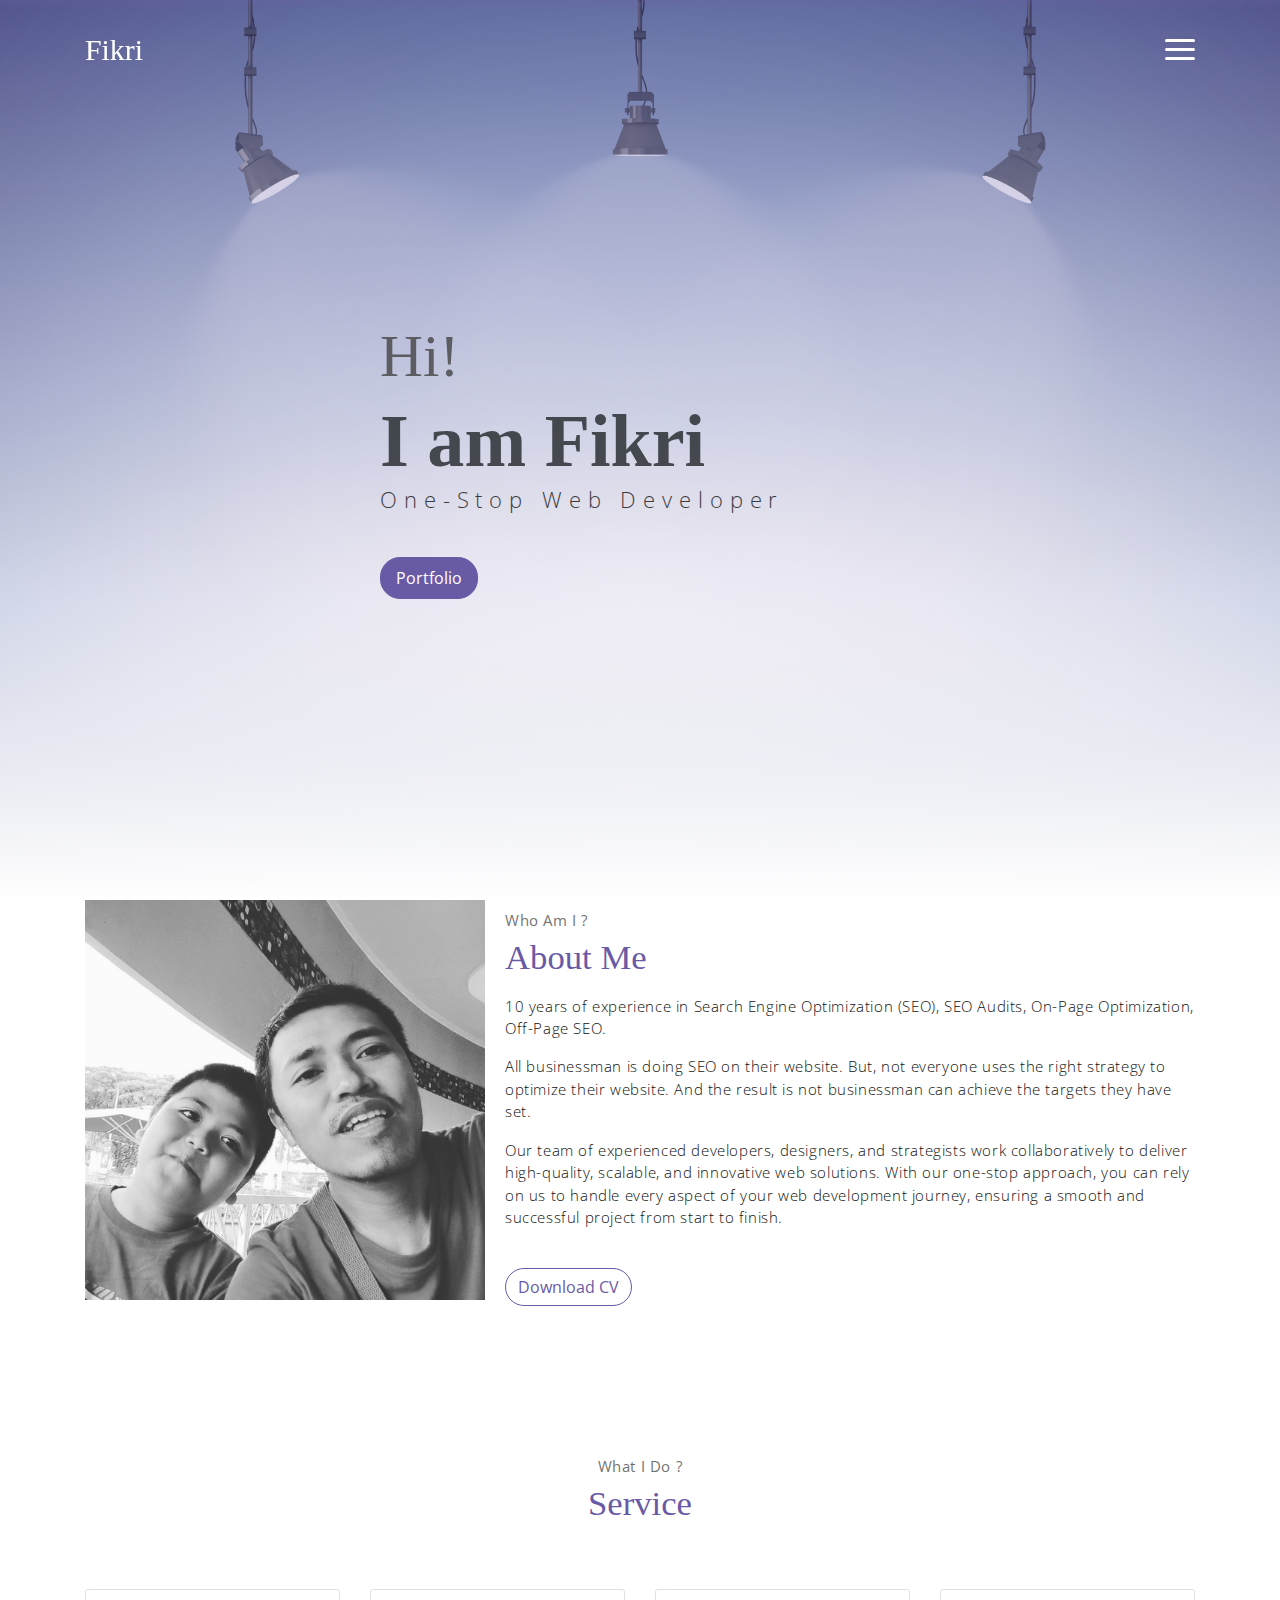
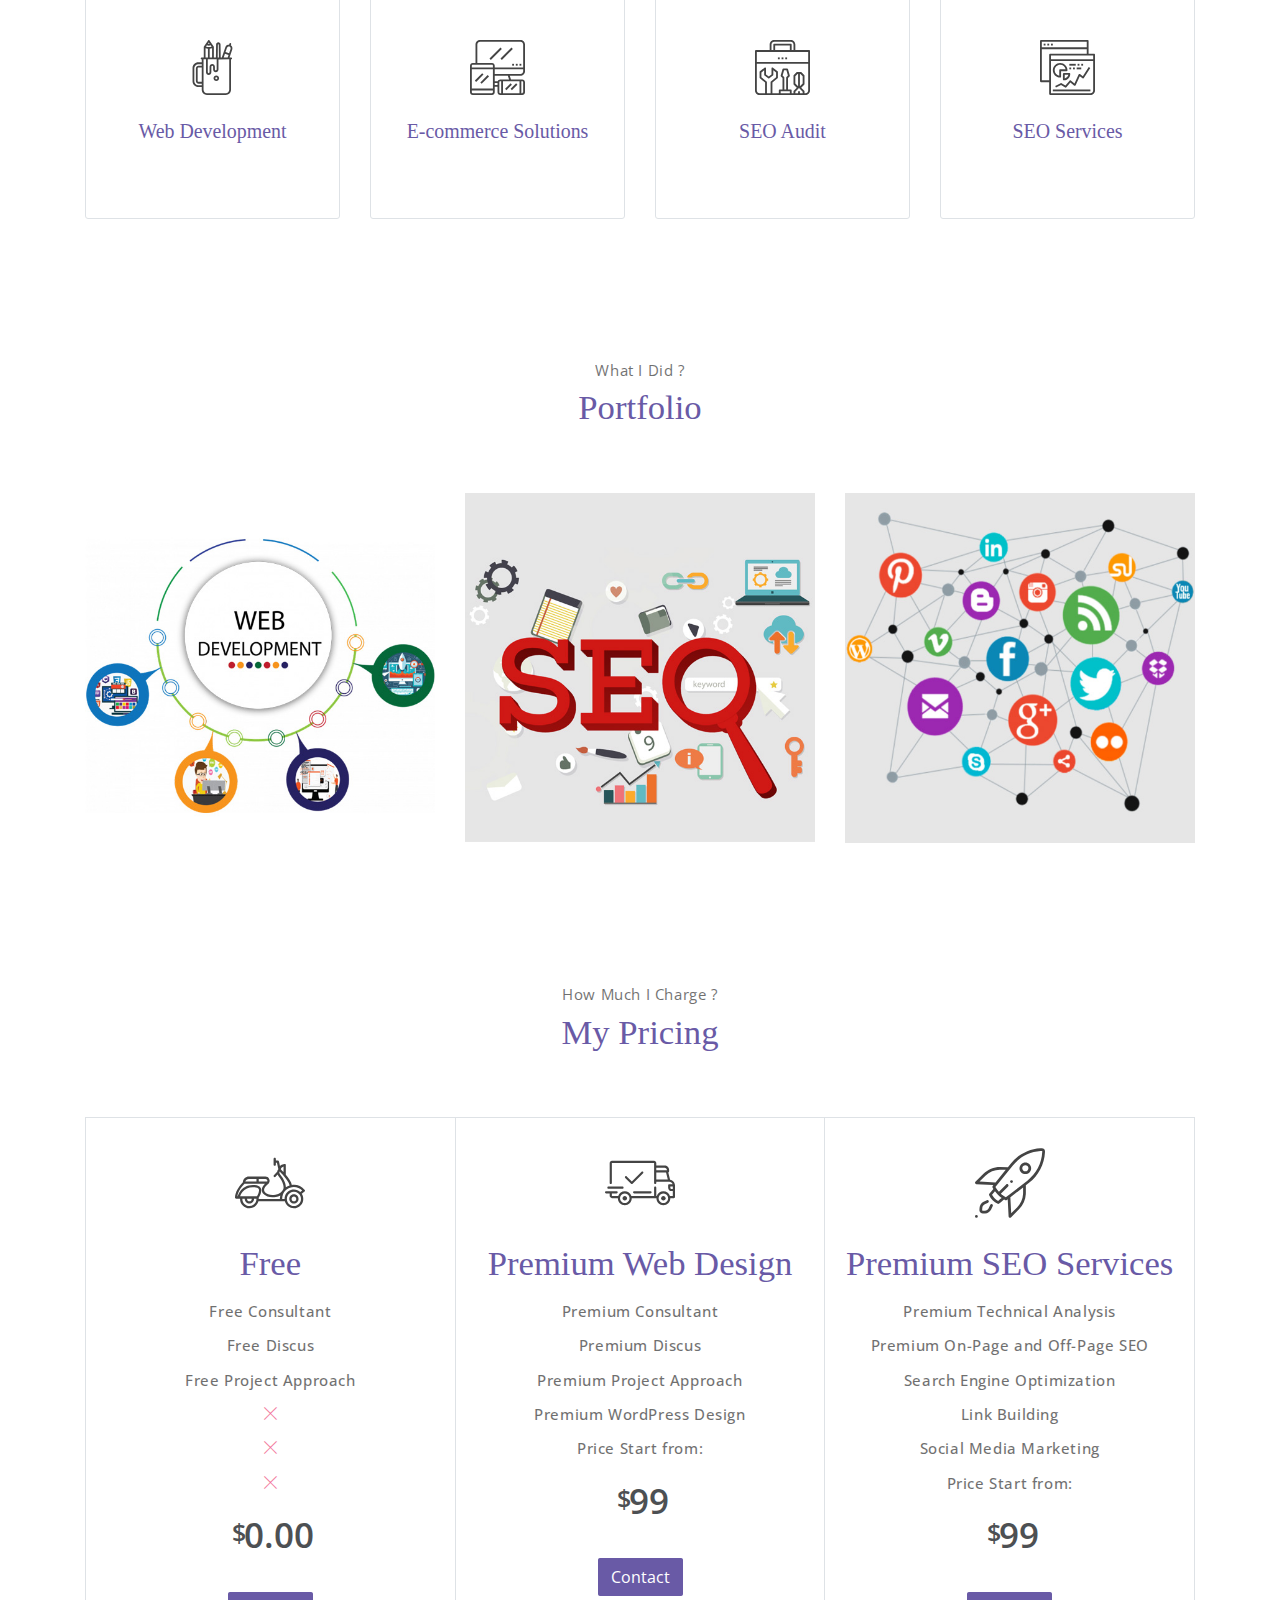
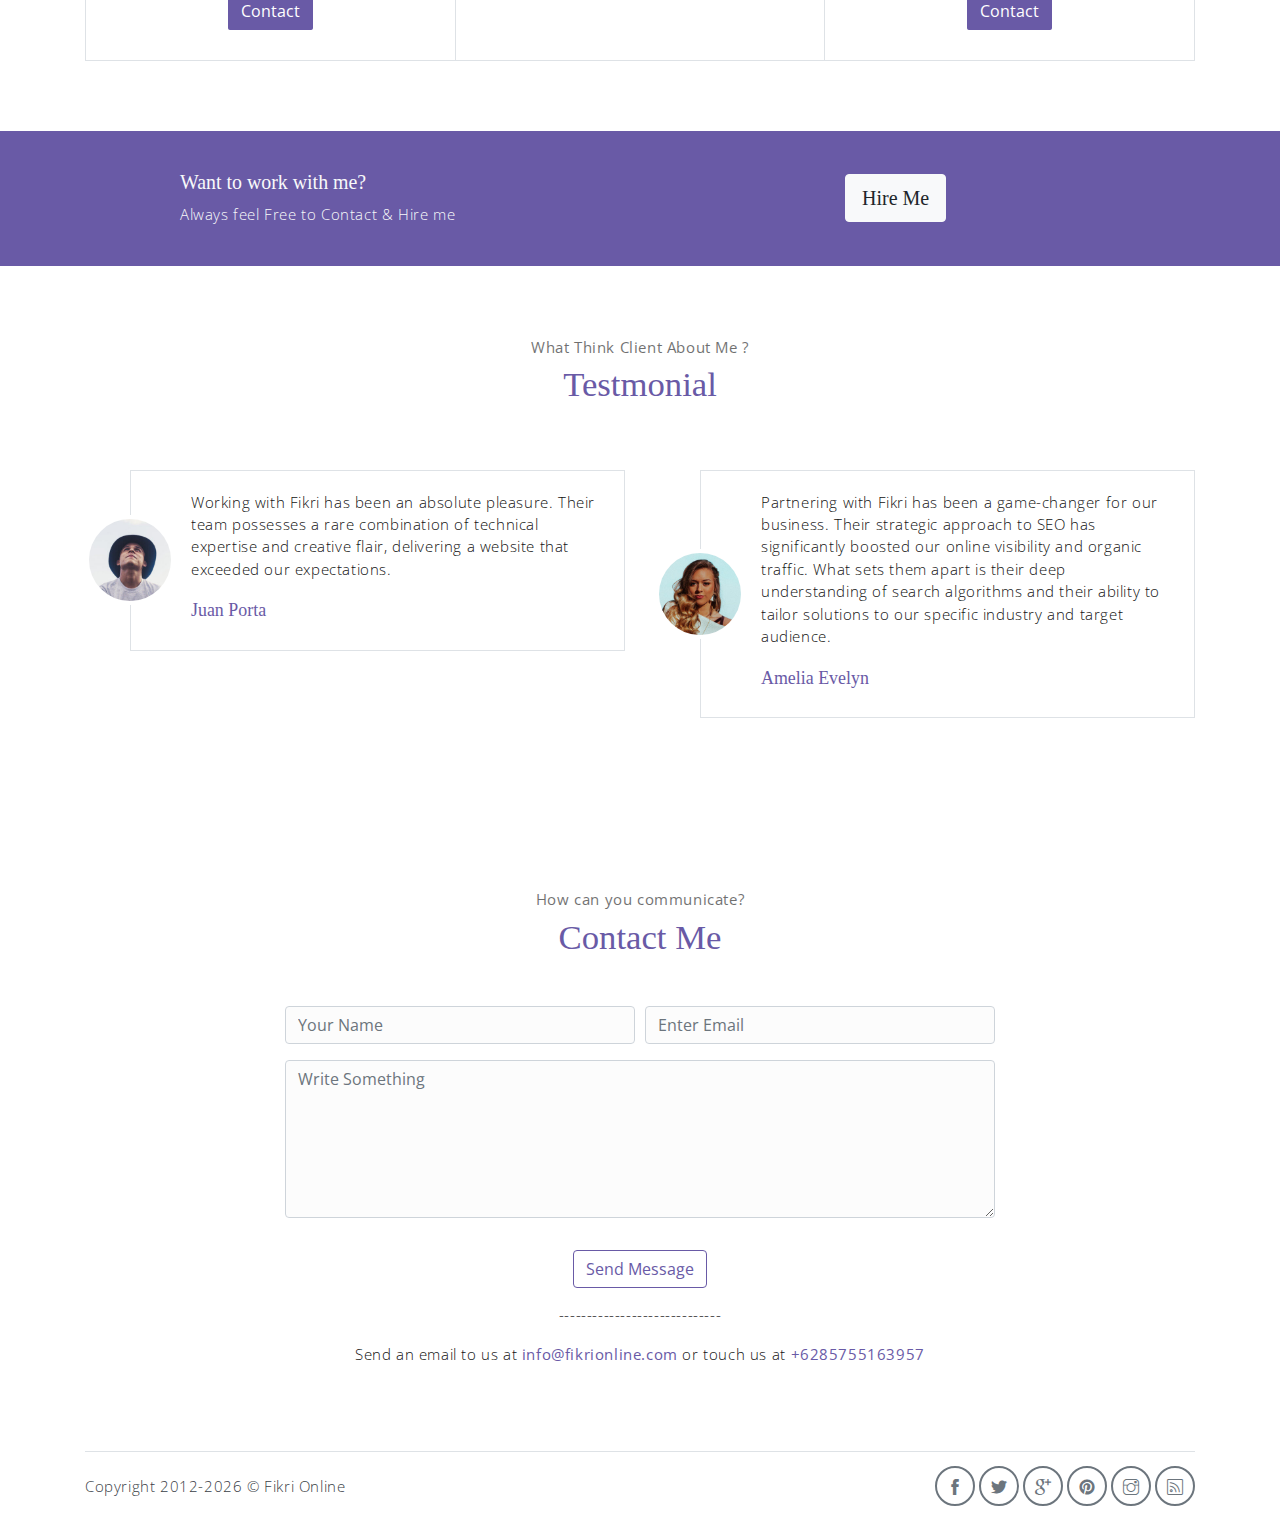
==== commit 10cbcd80: "Update index.html" ====
--- a/index.html
+++ b/index.html
@@ -347,7 +347,7 @@
     <div class="container">
         <footer class="footer">
             <p class="mb-0">Copyright
-                <script>document.write(new Date().getFullYear())</script> &copy; <a href="https://fikrionline.com" title="Fikri, One-Stop Web Development Services">Fikri Online</a>
+                2012-<script>document.write(new Date().getFullYear())</script> &copy; <a href="https://fikrionline.com" title="Fikri, One-Stop Web Development Services">Fikri Online</a>
             </p>
             <div class="social-links text-right m-auto ml-sm-auto">
                 <a href="https://www.facebook.com/fikrionline" class="link" target="_blank" rel="nofollow"><i class="ti-facebook"></i></a>
@@ -372,4 +372,4 @@
 
 </body>
 
-</html>+</html>
--- a/assets/vendors/themify-icons/css/themify-icons.css
+++ b/assets/vendors/themify-icons/css/themify-icons.css
@@ -0,0 +1,1081 @@
+@font-face {
+	font-family: 'themify';
+	src:url("../fonts/themify.eot?-fvbane");
+	src:url("../fonts/themify.eot?#iefix-fvbane") format("embedded-opentype"),
+		url("../fonts/themify.woff?-fvbane") format("woff"),
+		url("../fonts/themify.ttf?-fvbane") format("truetype"),
+		url("../fonts/themify.svg?-fvbane#themify") format("svg");
+	font-weight: normal;
+	font-style: normal;
+}
+
+[class^="ti-"], [class*=" ti-"] {
+	font-family: 'themify';
+	speak: none;
+	font-style: normal;
+	font-weight: normal;
+	font-variant: normal;
+	text-transform: none;
+	line-height: 1;
+
+	/* Better Font Rendering =========== */
+	-webkit-font-smoothing: antialiased;
+	-moz-osx-font-smoothing: grayscale;
+}
+
+.ti-wand:before {
+	content: "\e600";
+}
+.ti-volume:before {
+	content: "\e601";
+}
+.ti-user:before {
+	content: "\e602";
+}
+.ti-unlock:before {
+	content: "\e603";
+}
+.ti-unlink:before {
+	content: "\e604";
+}
+.ti-trash:before {
+	content: "\e605";
+}
+.ti-thought:before {
+	content: "\e606";
+}
+.ti-target:before {
+	content: "\e607";
+}
+.ti-tag:before {
+	content: "\e608";
+}
+.ti-tablet:before {
+	content: "\e609";
+}
+.ti-star:before {
+	content: "\e60a";
+}
+.ti-spray:before {
+	content: "\e60b";
+}
+.ti-signal:before {
+	content: "\e60c";
+}
+.ti-shopping-cart:before {
+	content: "\e60d";
+}
+.ti-shopping-cart-full:before {
+	content: "\e60e";
+}
+.ti-settings:before {
+	content: "\e60f";
+}
+.ti-search:before {
+	content: "\e610";
+}
+.ti-zoom-in:before {
+	content: "\e611";
+}
+.ti-zoom-out:before {
+	content: "\e612";
+}
+.ti-cut:before {
+	content: "\e613";
+}
+.ti-ruler:before {
+	content: "\e614";
+}
+.ti-ruler-pencil:before {
+	content: "\e615";
+}
+.ti-ruler-alt:before {
+	content: "\e616";
+}
+.ti-bookmark:before {
+	content: "\e617";
+}
+.ti-bookmark-alt:before {
+	content: "\e618";
+}
+.ti-reload:before {
+	content: "\e619";
+}
+.ti-plus:before {
+	content: "\e61a";
+}
+.ti-pin:before {
+	content: "\e61b";
+}
+.ti-pencil:before {
+	content: "\e61c";
+}
+.ti-pencil-alt:before {
+	content: "\e61d";
+}
+.ti-paint-roller:before {
+	content: "\e61e";
+}
+.ti-paint-bucket:before {
+	content: "\e61f";
+}
+.ti-na:before {
+	content: "\e620";
+}
+.ti-mobile:before {
+	content: "\e621";
+}
+.ti-minus:before {
+	content: "\e622";
+}
+.ti-medall:before {
+	content: "\e623";
+}
+.ti-medall-alt:before {
+	content: "\e624";
+}
+.ti-marker:before {
+	content: "\e625";
+}
+.ti-marker-alt:before {
+	content: "\e626";
+}
+.ti-arrow-up:before {
+	content: "\e627";
+}
+.ti-arrow-right:before {
+	content: "\e628";
+}
+.ti-arrow-left:before {
+	content: "\e629";
+}
+.ti-arrow-down:before {
+	content: "\e62a";
+}
+.ti-lock:before {
+	content: "\e62b";
+}
+.ti-location-arrow:before {
+	content: "\e62c";
+}
+.ti-link:before {
+	content: "\e62d";
+}
+.ti-layout:before {
+	content: "\e62e";
+}
+.ti-layers:before {
+	content: "\e62f";
+}
+.ti-layers-alt:before {
+	content: "\e630";
+}
+.ti-key:before {
+	content: "\e631";
+}
+.ti-import:before {
+	content: "\e632";
+}
+.ti-image:before {
+	content: "\e633";
+}
+.ti-heart:before {
+	content: "\e634";
+}
+.ti-heart-broken:before {
+	content: "\e635";
+}
+.ti-hand-stop:before {
+	content: "\e636";
+}
+.ti-hand-open:before {
+	content: "\e637";
+}
+.ti-hand-drag:before {
+	content: "\e638";
+}
+.ti-folder:before {
+	content: "\e639";
+}
+.ti-flag:before {
+	content: "\e63a";
+}
+.ti-flag-alt:before {
+	content: "\e63b";
+}
+.ti-flag-alt-2:before {
+	content: "\e63c";
+}
+.ti-eye:before {
+	content: "\e63d";
+}
+.ti-export:before {
+	content: "\e63e";
+}
+.ti-exchange-vertical:before {
+	content: "\e63f";
+}
+.ti-desktop:before {
+	content: "\e640";
+}
+.ti-cup:before {
+	content: "\e641";
+}
+.ti-crown:before {
+	content: "\e642";
+}
+.ti-comments:before {
+	content: "\e643";
+}
+.ti-comment:before {
+	content: "\e644";
+}
+.ti-comment-alt:before {
+	content: "\e645";
+}
+.ti-close:before {
+	content: "\e646";
+}
+.ti-clip:before {
+	content: "\e647";
+}
+.ti-angle-up:before {
+	content: "\e648";
+}
+.ti-angle-right:before {
+	content: "\e649";
+}
+.ti-angle-left:before {
+	content: "\e64a";
+}
+.ti-angle-down:before {
+	content: "\e64b";
+}
+.ti-check:before {
+	content: "\e64c";
+}
+.ti-check-box:before {
+	content: "\e64d";
+}
+.ti-camera:before {
+	content: "\e64e";
+}
+.ti-announcement:before {
+	content: "\e64f";
+}
+.ti-brush:before {
+	content: "\e650";
+}
+.ti-briefcase:before {
+	content: "\e651";
+}
+.ti-bolt:before {
+	content: "\e652";
+}
+.ti-bolt-alt:before {
+	content: "\e653";
+}
+.ti-blackboard:before {
+	content: "\e654";
+}
+.ti-bag:before {
+	content: "\e655";
+}
+.ti-move:before {
+	content: "\e656";
+}
+.ti-arrows-vertical:before {
+	content: "\e657";
+}
+.ti-arrows-horizontal:before {
+	content: "\e658";
+}
+.ti-fullscreen:before {
+	content: "\e659";
+}
+.ti-arrow-top-right:before {
+	content: "\e65a";
+}
+.ti-arrow-top-left:before {
+	content: "\e65b";
+}
+.ti-arrow-circle-up:before {
+	content: "\e65c";
+}
+.ti-arrow-circle-right:before {
+	content: "\e65d";
+}
+.ti-arrow-circle-left:before {
+	content: "\e65e";
+}
+.ti-arrow-circle-down:before {
+	content: "\e65f";
+}
+.ti-angle-double-up:before {
+	content: "\e660";
+}
+.ti-angle-double-right:before {
+	content: "\e661";
+}
+.ti-angle-double-left:before {
+	content: "\e662";
+}
+.ti-angle-double-down:before {
+	content: "\e663";
+}
+.ti-zip:before {
+	content: "\e664";
+}
+.ti-world:before {
+	content: "\e665";
+}
+.ti-wheelchair:before {
+	content: "\e666";
+}
+.ti-view-list:before {
+	content: "\e667";
+}
+.ti-view-list-alt:before {
+	content: "\e668";
+}
+.ti-view-grid:before {
+	content: "\e669";
+}
+.ti-uppercase:before {
+	content: "\e66a";
+}
+.ti-upload:before {
+	content: "\e66b";
+}
+.ti-underline:before {
+	content: "\e66c";
+}
+.ti-truck:before {
+	content: "\e66d";
+}
+.ti-timer:before {
+	content: "\e66e";
+}
+.ti-ticket:before {
+	content: "\e66f";
+}
+.ti-thumb-up:before {
+	content: "\e670";
+}
+.ti-thumb-down:before {
+	content: "\e671";
+}
+.ti-text:before {
+	content: "\e672";
+}
+.ti-stats-up:before {
+	content: "\e673";
+}
+.ti-stats-down:before {
+	content: "\e674";
+}
+.ti-split-v:before {
+	content: "\e675";
+}
+.ti-split-h:before {
+	content: "\e676";
+}
+.ti-smallcap:before {
+	content: "\e677";
+}
+.ti-shine:before {
+	content: "\e678";
+}
+.ti-shift-right:before {
+	content: "\e679";
+}
+.ti-shift-left:before {
+	content: "\e67a";
+}
+.ti-shield:before {
+	content: "\e67b";
+}
+.ti-notepad:before {
+	content: "\e67c";
+}
+.ti-server:before {
+	content: "\e67d";
+}
+.ti-quote-right:before {
+	content: "\e67e";
+}
+.ti-quote-left:before {
+	content: "\e67f";
+}
+.ti-pulse:before {
+	content: "\e680";
+}
+.ti-printer:before {
+	content: "\e681";
+}
+.ti-power-off:before {
+	content: "\e682";
+}
+.ti-plug:before {
+	content: "\e683";
+}
+.ti-pie-chart:before {
+	content: "\e684";
+}
+.ti-paragraph:before {
+	content: "\e685";
+}
+.ti-panel:before {
+	content: "\e686";
+}
+.ti-package:before {
+	content: "\e687";
+}
+.ti-music:before {
+	content: "\e688";
+}
+.ti-music-alt:before {
+	content: "\e689";
+}
+.ti-mouse:before {
+	content: "\e68a";
+}
+.ti-mouse-alt:before {
+	content: "\e68b";
+}
+.ti-money:before {
+	content: "\e68c";
+}
+.ti-microphone:before {
+	content: "\e68d";
+}
+.ti-menu:before {
+	content: "\e68e";
+}
+.ti-menu-alt:before {
+	content: "\e68f";
+}
+.ti-map:before {
+	content: "\e690";
+}
+.ti-map-alt:before {
+	content: "\e691";
+}
+.ti-loop:before {
+	content: "\e692";
+}
+.ti-location-pin:before {
+	content: "\e693";
+}
+.ti-list:before {
+	content: "\e694";
+}
+.ti-light-bulb:before {
+	content: "\e695";
+}
+.ti-Italic:before {
+	content: "\e696";
+}
+.ti-info:before {
+	content: "\e697";
+}
+.ti-infinite:before {
+	content: "\e698";
+}
+.ti-id-badge:before {
+	content: "\e699";
+}
+.ti-hummer:before {
+	content: "\e69a";
+}
+.ti-home:before {
+	content: "\e69b";
+}
+.ti-help:before {
+	content: "\e69c";
+}
+.ti-headphone:before {
+	content: "\e69d";
+}
+.ti-harddrives:before {
+	content: "\e69e";
+}
+.ti-harddrive:before {
+	content: "\e69f";
+}
+.ti-gift:before {
+	content: "\e6a0";
+}
+.ti-game:before {
+	content: "\e6a1";
+}
+.ti-filter:before {
+	content: "\e6a2";
+}
+.ti-files:before {
+	content: "\e6a3";
+}
+.ti-file:before {
+	content: "\e6a4";
+}
+.ti-eraser:before {
+	content: "\e6a5";
+}
+.ti-envelope:before {
+	content: "\e6a6";
+}
+.ti-download:before {
+	content: "\e6a7";
+}
+.ti-direction:before {
+	content: "\e6a8";
+}
+.ti-direction-alt:before {
+	content: "\e6a9";
+}
+.ti-dashboard:before {
+	content: "\e6aa";
+}
+.ti-control-stop:before {
+	content: "\e6ab";
+}
+.ti-control-shuffle:before {
+	content: "\e6ac";
+}
+.ti-control-play:before {
+	content: "\e6ad";
+}
+.ti-control-pause:before {
+	content: "\e6ae";
+}
+.ti-control-forward:before {
+	content: "\e6af";
+}
+.ti-control-backward:before {
+	content: "\e6b0";
+}
+.ti-cloud:before {
+	content: "\e6b1";
+}
+.ti-cloud-up:before {
+	content: "\e6b2";
+}
+.ti-cloud-down:before {
+	content: "\e6b3";
+}
+.ti-clipboard:before {
+	content: "\e6b4";
+}
+.ti-car:before {
+	content: "\e6b5";
+}
+.ti-calendar:before {
+	content: "\e6b6";
+}
+.ti-book:before {
+	content: "\e6b7";
+}
+.ti-bell:before {
+	content: "\e6b8";
+}
+.ti-basketball:before {
+	content: "\e6b9";
+}
+.ti-bar-chart:before {
+	content: "\e6ba";
+}
+.ti-bar-chart-alt:before {
+	content: "\e6bb";
+}
+.ti-back-right:before {
+	content: "\e6bc";
+}
+.ti-back-left:before {
+	content: "\e6bd";
+}
+.ti-arrows-corner:before {
+	content: "\e6be";
+}
+.ti-archive:before {
+	content: "\e6bf";
+}
+.ti-anchor:before {
+	content: "\e6c0";
+}
+.ti-align-right:before {
+	content: "\e6c1";
+}
+.ti-align-left:before {
+	content: "\e6c2";
+}
+.ti-align-justify:before {
+	content: "\e6c3";
+}
+.ti-align-center:before {
+	content: "\e6c4";
+}
+.ti-alert:before {
+	content: "\e6c5";
+}
+.ti-alarm-clock:before {
+	content: "\e6c6";
+}
+.ti-agenda:before {
+	content: "\e6c7";
+}
+.ti-write:before {
+	content: "\e6c8";
+}
+.ti-window:before {
+	content: "\e6c9";
+}
+.ti-widgetized:before {
+	content: "\e6ca";
+}
+.ti-widget:before {
+	content: "\e6cb";
+}
+.ti-widget-alt:before {
+	content: "\e6cc";
+}
+.ti-wallet:before {
+	content: "\e6cd";
+}
+.ti-video-clapper:before {
+	content: "\e6ce";
+}
+.ti-video-camera:before {
+	content: "\e6cf";
+}
+.ti-vector:before {
+	content: "\e6d0";
+}
+.ti-themify-logo:before {
+	content: "\e6d1";
+}
+.ti-themify-favicon:before {
+	content: "\e6d2";
+}
+.ti-themify-favicon-alt:before {
+	content: "\e6d3";
+}
+.ti-support:before {
+	content: "\e6d4";
+}
+.ti-stamp:before {
+	content: "\e6d5";
+}
+.ti-split-v-alt:before {
+	content: "\e6d6";
+}
+.ti-slice:before {
+	content: "\e6d7";
+}
+.ti-shortcode:before {
+	content: "\e6d8";
+}
+.ti-shift-right-alt:before {
+	content: "\e6d9";
+}
+.ti-shift-left-alt:before {
+	content: "\e6da";
+}
+.ti-ruler-alt-2:before {
+	content: "\e6db";
+}
+.ti-receipt:before {
+	content: "\e6dc";
+}
+.ti-pin2:before {
+	content: "\e6dd";
+}
+.ti-pin-alt:before {
+	content: "\e6de";
+}
+.ti-pencil-alt2:before {
+	content: "\e6df";
+}
+.ti-palette:before {
+	content: "\e6e0";
+}
+.ti-more:before {
+	content: "\e6e1";
+}
+.ti-more-alt:before {
+	content: "\e6e2";
+}
+.ti-microphone-alt:before {
+	content: "\e6e3";
+}
+.ti-magnet:before {
+	content: "\e6e4";
+}
+.ti-line-double:before {
+	content: "\e6e5";
+}
+.ti-line-dotted:before {
+	content: "\e6e6";
+}
+.ti-line-dashed:before {
+	content: "\e6e7";
+}
+.ti-layout-width-full:before {
+	content: "\e6e8";
+}
+.ti-layout-width-default:before {
+	content: "\e6e9";
+}
+.ti-layout-width-default-alt:before {
+	content: "\e6ea";
+}
+.ti-layout-tab:before {
+	content: "\e6eb";
+}
+.ti-layout-tab-window:before {
+	content: "\e6ec";
+}
+.ti-layout-tab-v:before {
+	content: "\e6ed";
+}
+.ti-layout-tab-min:before {
+	content: "\e6ee";
+}
+.ti-layout-slider:before {
+	content: "\e6ef";
+}
+.ti-layout-slider-alt:before {
+	content: "\e6f0";
+}
+.ti-layout-sidebar-right:before {
+	content: "\e6f1";
+}
+.ti-layout-sidebar-none:before {
+	content: "\e6f2";
+}
+.ti-layout-sidebar-left:before {
+	content: "\e6f3";
+}
+.ti-layout-placeholder:before {
+	content: "\e6f4";
+}
+.ti-layout-menu:before {
+	content: "\e6f5";
+}
+.ti-layout-menu-v:before {
+	content: "\e6f6";
+}
+.ti-layout-menu-separated:before {
+	content: "\e6f7";
+}
+.ti-layout-menu-full:before {
+	content: "\e6f8";
+}
+.ti-layout-media-right-alt:before {
+	content: "\e6f9";
+}
+.ti-layout-media-right:before {
+	content: "\e6fa";
+}
+.ti-layout-media-overlay:before {
+	content: "\e6fb";
+}
+.ti-layout-media-overlay-alt:before {
+	content: "\e6fc";
+}
+.ti-layout-media-overlay-alt-2:before {
+	content: "\e6fd";
+}
+.ti-layout-media-left-alt:before {
+	content: "\e6fe";
+}
+.ti-layout-media-left:before {
+	content: "\e6ff";
+}
+.ti-layout-media-center-alt:before {
+	content: "\e700";
+}
+.ti-layout-media-center:before {
+	content: "\e701";
+}
+.ti-layout-list-thumb:before {
+	content: "\e702";
+}
+.ti-layout-list-thumb-alt:before {
+	content: "\e703";
+}
+.ti-layout-list-post:before {
+	content: "\e704";
+}
+.ti-layout-list-large-image:before {
+	content: "\e705";
+}
+.ti-layout-line-solid:before {
+	content: "\e706";
+}
+.ti-layout-grid4:before {
+	content: "\e707";
+}
+.ti-layout-grid3:before {
+	content: "\e708";
+}
+.ti-layout-grid2:before {
+	content: "\e709";
+}
+.ti-layout-grid2-thumb:before {
+	content: "\e70a";
+}
+.ti-layout-cta-right:before {
+	content: "\e70b";
+}
+.ti-layout-cta-left:before {
+	content: "\e70c";
+}
+.ti-layout-cta-center:before {
+	content: "\e70d";
+}
+.ti-layout-cta-btn-right:before {
+	content: "\e70e";
+}
+.ti-layout-cta-btn-left:before {
+	content: "\e70f";
+}
+.ti-layout-column4:before {
+	content: "\e710";
+}
+.ti-layout-column3:before {
+	content: "\e711";
+}
+.ti-layout-column2:before {
+	content: "\e712";
+}
+.ti-layout-accordion-separated:before {
+	content: "\e713";
+}
+.ti-layout-accordion-merged:before {
+	content: "\e714";
+}
+.ti-layout-accordion-list:before {
+	content: "\e715";
+}
+.ti-ink-pen:before {
+	content: "\e716";
+}
+.ti-info-alt:before {
+	content: "\e717";
+}
+.ti-help-alt:before {
+	content: "\e718";
+}
+.ti-headphone-alt:before {
+	content: "\e719";
+}
+.ti-hand-point-up:before {
+	content: "\e71a";
+}
+.ti-hand-point-right:before {
+	content: "\e71b";
+}
+.ti-hand-point-left:before {
+	content: "\e71c";
+}
+.ti-hand-point-down:before {
+	content: "\e71d";
+}
+.ti-gallery:before {
+	content: "\e71e";
+}
+.ti-face-smile:before {
+	content: "\e71f";
+}
+.ti-face-sad:before {
+	content: "\e720";
+}
+.ti-credit-card:before {
+	content: "\e721";
+}
+.ti-control-skip-forward:before {
+	content: "\e722";
+}
+.ti-control-skip-backward:before {
+	content: "\e723";
+}
+.ti-control-record:before {
+	content: "\e724";
+}
+.ti-control-eject:before {
+	content: "\e725";
+}
+.ti-comments-smiley:before {
+	content: "\e726";
+}
+.ti-brush-alt:before {
+	content: "\e727";
+}
+.ti-youtube:before {
+	content: "\e728";
+}
+.ti-vimeo:before {
+	content: "\e729";
+}
+.ti-twitter:before {
+	content: "\e72a";
+}
+.ti-time:before {
+	content: "\e72b";
+}
+.ti-tumblr:before {
+	content: "\e72c";
+}
+.ti-skype:before {
+	content: "\e72d";
+}
+.ti-share:before {
+	content: "\e72e";
+}
+.ti-share-alt:before {
+	content: "\e72f";
+}
+.ti-rocket:before {
+	content: "\e730";
+}
+.ti-pinterest:before {
+	content: "\e731";
+}
+.ti-new-window:before {
+	content: "\e732";
+}
+.ti-microsoft:before {
+	content: "\e733";
+}
+.ti-list-ol:before {
+	content: "\e734";
+}
+.ti-linkedin:before {
+	content: "\e735";
+}
+.ti-layout-sidebar-2:before {
+	content: "\e736";
+}
+.ti-layout-grid4-alt:before {
+	content: "\e737";
+}
+.ti-layout-grid3-alt:before {
+	content: "\e738";
+}
+.ti-layout-grid2-alt:before {
+	content: "\e739";
+}
+.ti-layout-column4-alt:before {
+	content: "\e73a";
+}
+.ti-layout-column3-alt:before {
+	content: "\e73b";
+}
+.ti-layout-column2-alt:before {
+	content: "\e73c";
+}
+.ti-instagram:before {
+	content: "\e73d";
+}
+.ti-google:before {
+	content: "\e73e";
+}
+.ti-github:before {
+	content: "\e73f";
+}
+.ti-flickr:before {
+	content: "\e740";
+}
+.ti-facebook:before {
+	content: "\e741";
+}
+.ti-dropbox:before {
+	content: "\e742";
+}
+.ti-dribbble:before {
+	content: "\e743";
+}
+.ti-apple:before {
+	content: "\e744";
+}
+.ti-android:before {
+	content: "\e745";
+}
+.ti-save:before {
+	content: "\e746";
+}
+.ti-save-alt:before {
+	content: "\e747";
+}
+.ti-yahoo:before {
+	content: "\e748";
+}
+.ti-wordpress:before {
+	content: "\e749";
+}
+.ti-vimeo-alt:before {
+	content: "\e74a";
+}
+.ti-twitter-alt:before {
+	content: "\e74b";
+}
+.ti-tumblr-alt:before {
+	content: "\e74c";
+}
+.ti-trello:before {
+	content: "\e74d";
+}
+.ti-stack-overflow:before {
+	content: "\e74e";
+}
+.ti-soundcloud:before {
+	content: "\e74f";
+}
+.ti-sharethis:before {
+	content: "\e750";
+}
+.ti-sharethis-alt:before {
+	content: "\e751";
+}
+.ti-reddit:before {
+	content: "\e752";
+}
+.ti-pinterest-alt:before {
+	content: "\e753";
+}
+.ti-microsoft-alt:before {
+	content: "\e754";
+}
+.ti-linux:before {
+	content: "\e755";
+}
+.ti-jsfiddle:before {
+	content: "\e756";
+}
+.ti-joomla:before {
+	content: "\e757";
+}
+.ti-html5:before {
+	content: "\e758";
+}
+.ti-flickr-alt:before {
+	content: "\e759";
+}
+.ti-email:before {
+	content: "\e75a";
+}
+.ti-drupal:before {
+	content: "\e75b";
+}
+.ti-dropbox-alt:before {
+	content: "\e75c";
+}
+.ti-css3:before {
+	content: "\e75d";
+}
+.ti-rss:before {
+	content: "\e75e";
+}
+.ti-rss-alt:before {
+	content: "\e75f";
+}
--- a/assets/css/meyawo.css
+++ b/assets/css/meyawo.css
@@ -0,0 +1,12234 @@
+@charset "UTF-8";
+/*!
+=========================================================
+* Meyawo Landing page
+=========================================================
+
+* Copyright: 2019 DevCRUD (https://devcrud.com)
+* Licensed: (https://devcrud.com/licenses)
+* Coded by www.devcrud.com
+
+=========================================================
+
+* The above copyright notice and this permission notice shall be included in all copies or substantial portions of the Software.
+*/
+@import url("https://fonts.googleapis.com/css?family=Baloo+Paaji|Open+Sans:300,300i,400,400i,600,600i,700,700i");
+:root {
+  --blue: #1e549f;
+  --indigo: #695aa6;
+  --purple: #6f42c1;
+  --pink: #e83e8c;
+  --red: #ec185d;
+  --orange: #ff6d02;
+  --yellow: #ffc107;
+  --green: #1bb74f;
+  --teal: #20c997;
+  --cyan: #17a2b8;
+  --white: #fff;
+  --gray: #6c757d;
+  --gray-dark: #393e46;
+  --primary: #695aa6;
+  --secondary: #393e46;
+  --success: #1bb74f;
+  --info: #17a2b8;
+  --warning: #ff6d02;
+  --danger: #ec185d;
+  --light: #f8f9fa;
+  --dark: #212529;
+  --breakpoint-xs: 0;
+  --breakpoint-sm: 576px;
+  --breakpoint-md: 768px;
+  --breakpoint-lg: 992px;
+  --breakpoint-xl: 1200px;
+  --font-family-sans-serif: "Open Sans", sans-serif;
+  --font-family-monospace: SFMono-Regular, Menlo, Monaco, Consolas, "Liberation Mono", "Courier New", monospace;
+}
+
+*,
+*::before,
+*::after {
+  box-sizing: border-box;
+}
+
+html {
+  font-family: sans-serif;
+  line-height: 1.15;
+  -webkit-text-size-adjust: 100%;
+  -webkit-tap-highlight-color: rgba(0, 0, 0, 0);
+}
+
+article, aside, figcaption, figure, footer, header, hgroup, main, nav, section {
+  display: block;
+}
+
+body {
+  margin: 0;
+  font-family: "Open Sans", sans-serif;
+  font-size: 1rem;
+  font-weight: 400;
+  line-height: 1.5;
+  color: #212529;
+  text-align: left;
+  background-color: #fff;
+}
+
+[tabindex="-1"]:focus {
+  outline: 0 !important;
+}
+
+hr {
+  box-sizing: content-box;
+  height: 0;
+  overflow: visible;
+}
+
+h1, h2, h3, h4, h5, h6 {
+  margin-top: 0;
+  margin-bottom: 0.5rem;
+}
+
+p {
+  margin-top: 0;
+  margin-bottom: 1rem;
+}
+
+abbr[title],
+abbr[data-original-title] {
+  text-decoration: underline;
+  -webkit-text-decoration: underline dotted;
+          text-decoration: underline dotted;
+  cursor: help;
+  border-bottom: 0;
+  -webkit-text-decoration-skip-ink: none;
+          text-decoration-skip-ink: none;
+}
+
+address {
+  margin-bottom: 1rem;
+  font-style: normal;
+  line-height: inherit;
+}
+
+ol,
+ul,
+dl {
+  margin-top: 0;
+  margin-bottom: 1rem;
+}
+
+ol ol,
+ul ul,
+ol ul,
+ul ol {
+  margin-bottom: 0;
+}
+
+dt {
+  font-weight: 700;
+}
+
+dd {
+  margin-bottom: .5rem;
+  margin-left: 0;
+}
+
+blockquote {
+  margin: 0 0 1rem;
+}
+
+b,
+strong {
+  font-weight: bolder;
+}
+
+small {
+  font-size: 80%;
+}
+
+sub,
+sup {
+  position: relative;
+  font-size: 75%;
+  line-height: 0;
+  vertical-align: baseline;
+}
+
+sub {
+  bottom: -.25em;
+}
+
+sup {
+  top: -.5em;
+}
+
+a {
+  color: #695aa6;
+  text-decoration: none;
+  background-color: transparent;
+}
+
+a:hover {
+  color: #493f75;
+  text-decoration: none;
+}
+
+a:not([href]):not([tabindex]) {
+  color: inherit;
+  text-decoration: none;
+}
+
+a:not([href]):not([tabindex]):hover, a:not([href]):not([tabindex]):focus {
+  color: inherit;
+  text-decoration: none;
+}
+
+a:not([href]):not([tabindex]):focus {
+  outline: 0;
+}
+
+pre,
+code,
+kbd,
+samp {
+  font-family: SFMono-Regular, Menlo, Monaco, Consolas, "Liberation Mono", "Courier New", monospace;
+  font-size: 1em;
+}
+
+pre {
+  margin-top: 0;
+  margin-bottom: 1rem;
+  overflow: auto;
+}
+
+figure {
+  margin: 0 0 1rem;
+}
+
+img {
+  vertical-align: middle;
+  border-style: none;
+}
+
+svg {
+  overflow: hidden;
+  vertical-align: middle;
+}
+
+table {
+  border-collapse: collapse;
+}
+
+caption {
+  padding-top: 0.75rem;
+  padding-bottom: 0.75rem;
+  color: #6c757d;
+  text-align: left;
+  caption-side: bottom;
+}
+
+th {
+  text-align: inherit;
+}
+
+label {
+  display: inline-block;
+  margin-bottom: 0.5rem;
+}
+
+button {
+  border-radius: 0;
+}
+
+button:focus {
+  outline: 1px dotted;
+  outline: 5px auto -webkit-focus-ring-color;
+}
+
+input,
+button,
+select,
+optgroup,
+textarea {
+  margin: 0;
+  font-family: inherit;
+  font-size: inherit;
+  line-height: inherit;
+}
+
+button,
+input {
+  overflow: visible;
+}
+
+button,
+select {
+  text-transform: none;
+}
+
+select {
+  word-wrap: normal;
+}
+
+button,
+[type="button"],
+[type="reset"],
+[type="submit"] {
+  -webkit-appearance: button;
+}
+
+button:not(:disabled),
+[type="button"]:not(:disabled),
+[type="reset"]:not(:disabled),
+[type="submit"]:not(:disabled) {
+  cursor: pointer;
+}
+
+button::-moz-focus-inner,
+[type="button"]::-moz-focus-inner,
+[type="reset"]::-moz-focus-inner,
+[type="submit"]::-moz-focus-inner {
+  padding: 0;
+  border-style: none;
+}
+
+input[type="radio"],
+input[type="checkbox"] {
+  box-sizing: border-box;
+  padding: 0;
+}
+
+input[type="date"],
+input[type="time"],
+input[type="datetime-local"],
+input[type="month"] {
+  -webkit-appearance: listbox;
+}
+
+textarea {
+  overflow: auto;
+  resize: vertical;
+}
+
+fieldset {
+  min-width: 0;
+  padding: 0;
+  margin: 0;
+  border: 0;
+}
+
+legend {
+  display: block;
+  width: 100%;
+  max-width: 100%;
+  padding: 0;
+  margin-bottom: .5rem;
+  font-size: 1.5rem;
+  line-height: inherit;
+  color: inherit;
+  white-space: normal;
+}
+
+progress {
+  vertical-align: baseline;
+}
+
+[type="number"]::-webkit-inner-spin-button,
+[type="number"]::-webkit-outer-spin-button {
+  height: auto;
+}
+
+[type="search"] {
+  outline-offset: -2px;
+  -webkit-appearance: none;
+}
+
+[type="search"]::-webkit-search-decoration {
+  -webkit-appearance: none;
+}
+
+::-webkit-file-upload-button {
+  font: inherit;
+  -webkit-appearance: button;
+}
+
+output {
+  display: inline-block;
+}
+
+summary {
+  display: list-item;
+  cursor: pointer;
+}
+
+template {
+  display: none;
+}
+
+[hidden] {
+  display: none !important;
+}
+
+h1, h2, h3, h4, h5, h6,
+.h1, .h2, .h3, .h4, .h5, .h6 {
+  margin-bottom: 0.5rem;
+  font-weight: 500;
+  line-height: 1.2;
+}
+
+h1, .h1 {
+  font-size: 2.5rem;
+}
+
+h2, .h2 {
+  font-size: 2rem;
+}
+
+h3, .h3 {
+  font-size: 1.75rem;
+}
+
+h4, .h4 {
+  font-size: 1.5rem;
+}
+
+h5, .h5 {
+  font-size: 1.25rem;
+}
+
+h6, .h6 {
+  font-size: 1rem;
+}
+
+.lead {
+  font-size: 1.25rem;
+  font-weight: 300;
+}
+
+.display-1 {
+  font-size: 6rem;
+  font-weight: 300;
+  line-height: 1.2;
+}
+
+.display-2 {
+  font-size: 5.5rem;
+  font-weight: 300;
+  line-height: 1.2;
+}
+
+.display-3 {
+  font-size: 4.5rem;
+  font-weight: 300;
+  line-height: 1.2;
+}
+
+.display-4 {
+  font-size: 3.5rem;
+  font-weight: 300;
+  line-height: 1.2;
+}
+
+hr {
+  margin-top: 1rem;
+  margin-bottom: 1rem;
+  border: 0;
+  border-top: 1px solid rgba(0, 0, 0, 0.1);
+}
+
+small,
+.small {
+  font-size: 80%;
+  font-weight: 400;
+}
+
+mark,
+.mark {
+  padding: 0.2em;
+  background-color: #fcf8e3;
+}
+
+.list-unstyled {
+  padding-left: 0;
+  list-style: none;
+}
+
+.list-inline {
+  padding-left: 0;
+  list-style: none;
+}
+
+.list-inline-item {
+  display: inline-block;
+}
+
+.list-inline-item:not(:last-child) {
+  margin-right: 0.5rem;
+}
+
+.initialism {
+  font-size: 90%;
+  text-transform: uppercase;
+}
+
+.blockquote {
+  margin-bottom: 1rem;
+  font-size: 1.25rem;
+}
+
+.blockquote-footer {
+  display: block;
+  font-size: 80%;
+  color: #6c757d;
+}
+
+.blockquote-footer::before {
+  content: "\2014\00A0";
+}
+
+.img-fluid {
+  max-width: 100%;
+  height: auto;
+}
+
+.img-thumbnail {
+  padding: 0.25rem;
+  background-color: #fff;
+  border: 1px solid #dee2e6;
+  border-radius: 0.25rem;
+  max-width: 100%;
+  height: auto;
+}
+
+.figure {
+  display: inline-block;
+}
+
+.figure-img {
+  margin-bottom: 0.5rem;
+  line-height: 1;
+}
+
+.figure-caption {
+  font-size: 90%;
+  color: #6c757d;
+}
+
+code {
+  font-size: 87.5%;
+  color: #e83e8c;
+  word-break: break-word;
+}
+
+a > code {
+  color: inherit;
+}
+
+kbd {
+  padding: 0.2rem 0.4rem;
+  font-size: 87.5%;
+  color: #fff;
+  background-color: #212529;
+  border-radius: 0.2rem;
+}
+
+kbd kbd {
+  padding: 0;
+  font-size: 100%;
+  font-weight: 700;
+}
+
+pre {
+  display: block;
+  font-size: 87.5%;
+  color: #212529;
+}
+
+pre code {
+  font-size: inherit;
+  color: inherit;
+  word-break: normal;
+}
+
+.pre-scrollable {
+  max-height: 340px;
+  overflow-y: scroll;
+}
+
+.container {
+  width: 100%;
+  padding-right: 15px;
+  padding-left: 15px;
+  margin-right: auto;
+  margin-left: auto;
+}
+
+@media (min-width: 576px) {
+  .container {
+    max-width: 540px;
+  }
+}
+
+@media (min-width: 768px) {
+  .container {
+    max-width: 720px;
+  }
+}
+
+@media (min-width: 992px) {
+  .container {
+    max-width: 960px;
+  }
+}
+
+@media (min-width: 1200px) {
+  .container {
+    max-width: 1140px;
+  }
+}
+
+.container-fluid {
+  width: 100%;
+  padding-right: 15px;
+  padding-left: 15px;
+  margin-right: auto;
+  margin-left: auto;
+}
+
+.row {
+  display: -webkit-box;
+  display: -webkit-flex;
+  display: -ms-flexbox;
+  display: flex;
+  -webkit-flex-wrap: wrap;
+      -ms-flex-wrap: wrap;
+          flex-wrap: wrap;
+  margin-right: -15px;
+  margin-left: -15px;
+}
+
+.no-gutters {
+  margin-right: 0;
+  margin-left: 0;
+}
+
+.no-gutters > .col,
+.no-gutters > [class*="col-"] {
+  padding-right: 0;
+  padding-left: 0;
+}
+
+.col-1, .col-2, .col-3, .col-4, .col-5, .col-6, .col-7, .col-8, .col-9, .col-10, .col-11, .col-12, .col,
+.col-auto, .col-sm-1, .col-sm-2, .col-sm-3, .col-sm-4, .col-sm-5, .col-sm-6, .col-sm-7, .col-sm-8, .col-sm-9, .col-sm-10, .col-sm-11, .col-sm-12, .col-sm,
+.col-sm-auto, .col-md-1, .col-md-2, .col-md-3, .col-md-4, .col-md-5, .col-md-6, .col-md-7, .col-md-8, .col-md-9, .col-md-10, .col-md-11, .col-md-12, .col-md,
+.col-md-auto, .col-lg-1, .col-lg-2, .col-lg-3, .col-lg-4, .col-lg-5, .col-lg-6, .col-lg-7, .col-lg-8, .col-lg-9, .col-lg-10, .col-lg-11, .col-lg-12, .col-lg,
+.col-lg-auto, .col-xl-1, .col-xl-2, .col-xl-3, .col-xl-4, .col-xl-5, .col-xl-6, .col-xl-7, .col-xl-8, .col-xl-9, .col-xl-10, .col-xl-11, .col-xl-12, .col-xl,
+.col-xl-auto {
+  position: relative;
+  width: 100%;
+  padding-right: 15px;
+  padding-left: 15px;
+}
+
+.col {
+  -webkit-flex-basis: 0;
+      -ms-flex-preferred-size: 0;
+          flex-basis: 0;
+  -webkit-box-flex: 1;
+  -webkit-flex-grow: 1;
+      -ms-flex-positive: 1;
+          flex-grow: 1;
+  max-width: 100%;
+}
+
+.col-auto {
+  -webkit-box-flex: 0;
+  -webkit-flex: 0 0 auto;
+      -ms-flex: 0 0 auto;
+          flex: 0 0 auto;
+  width: auto;
+  max-width: 100%;
+}
+
+.col-1 {
+  -webkit-box-flex: 0;
+  -webkit-flex: 0 0 8.33333%;
+      -ms-flex: 0 0 8.33333%;
+          flex: 0 0 8.33333%;
+  max-width: 8.33333%;
+}
+
+.col-2 {
+  -webkit-box-flex: 0;
+  -webkit-flex: 0 0 16.66667%;
+      -ms-flex: 0 0 16.66667%;
+          flex: 0 0 16.66667%;
+  max-width: 16.66667%;
+}
+
+.col-3 {
+  -webkit-box-flex: 0;
+  -webkit-flex: 0 0 25%;
+      -ms-flex: 0 0 25%;
+          flex: 0 0 25%;
+  max-width: 25%;
+}
+
+.col-4 {
+  -webkit-box-flex: 0;
+  -webkit-flex: 0 0 33.33333%;
+      -ms-flex: 0 0 33.33333%;
+          flex: 0 0 33.33333%;
+  max-width: 33.33333%;
+}
+
+.col-5 {
+  -webkit-box-flex: 0;
+  -webkit-flex: 0 0 41.66667%;
+      -ms-flex: 0 0 41.66667%;
+          flex: 0 0 41.66667%;
+  max-width: 41.66667%;
+}
+
+.col-6 {
+  -webkit-box-flex: 0;
+  -webkit-flex: 0 0 50%;
+      -ms-flex: 0 0 50%;
+          flex: 0 0 50%;
+  max-width: 50%;
+}
+
+.col-7 {
+  -webkit-box-flex: 0;
+  -webkit-flex: 0 0 58.33333%;
+      -ms-flex: 0 0 58.33333%;
+          flex: 0 0 58.33333%;
+  max-width: 58.33333%;
+}
+
+.col-8 {
+  -webkit-box-flex: 0;
+  -webkit-flex: 0 0 66.66667%;
+      -ms-flex: 0 0 66.66667%;
+          flex: 0 0 66.66667%;
+  max-width: 66.66667%;
+}
+
+.col-9 {
+  -webkit-box-flex: 0;
+  -webkit-flex: 0 0 75%;
+      -ms-flex: 0 0 75%;
+          flex: 0 0 75%;
+  max-width: 75%;
+}
+
+.col-10 {
+  -webkit-box-flex: 0;
+  -webkit-flex: 0 0 83.33333%;
+      -ms-flex: 0 0 83.33333%;
+          flex: 0 0 83.33333%;
+  max-width: 83.33333%;
+}
+
+.col-11 {
+  -webkit-box-flex: 0;
+  -webkit-flex: 0 0 91.66667%;
+      -ms-flex: 0 0 91.66667%;
+          flex: 0 0 91.66667%;
+  max-width: 91.66667%;
+}
+
+.col-12 {
+  -webkit-box-flex: 0;
+  -webkit-flex: 0 0 100%;
+      -ms-flex: 0 0 100%;
+          flex: 0 0 100%;
+  max-width: 100%;
+}
+
+.order-first {
+  -webkit-box-ordinal-group: 0;
+  -webkit-order: -1;
+      -ms-flex-order: -1;
+          order: -1;
+}
+
+.order-last {
+  -webkit-box-ordinal-group: 14;
+  -webkit-order: 13;
+      -ms-flex-order: 13;
+          order: 13;
+}
+
+.order-0 {
+  -webkit-box-ordinal-group: 1;
+  -webkit-order: 0;
+      -ms-flex-order: 0;
+          order: 0;
+}
+
+.order-1 {
+  -webkit-box-ordinal-group: 2;
+  -webkit-order: 1;
+      -ms-flex-order: 1;
+          order: 1;
+}
+
+.order-2 {
+  -webkit-box-ordinal-group: 3;
+  -webkit-order: 2;
+      -ms-flex-order: 2;
+          order: 2;
+}
+
+.order-3 {
+  -webkit-box-ordinal-group: 4;
+  -webkit-order: 3;
+      -ms-flex-order: 3;
+          order: 3;
+}
+
+.order-4 {
+  -webkit-box-ordinal-group: 5;
+  -webkit-order: 4;
+      -ms-flex-order: 4;
+          order: 4;
+}
+
+.order-5 {
+  -webkit-box-ordinal-group: 6;
+  -webkit-order: 5;
+      -ms-flex-order: 5;
+          order: 5;
+}
+
+.order-6 {
+  -webkit-box-ordinal-group: 7;
+  -webkit-order: 6;
+      -ms-flex-order: 6;
+          order: 6;
+}
+
+.order-7 {
+  -webkit-box-ordinal-group: 8;
+  -webkit-order: 7;
+      -ms-flex-order: 7;
+          order: 7;
+}
+
+.order-8 {
+  -webkit-box-ordinal-group: 9;
+  -webkit-order: 8;
+      -ms-flex-order: 8;
+          order: 8;
+}
+
+.order-9 {
+  -webkit-box-ordinal-group: 10;
+  -webkit-order: 9;
+      -ms-flex-order: 9;
+          order: 9;
+}
+
+.order-10 {
+  -webkit-box-ordinal-group: 11;
+  -webkit-order: 10;
+      -ms-flex-order: 10;
+          order: 10;
+}
+
+.order-11 {
+  -webkit-box-ordinal-group: 12;
+  -webkit-order: 11;
+      -ms-flex-order: 11;
+          order: 11;
+}
+
+.order-12 {
+  -webkit-box-ordinal-group: 13;
+  -webkit-order: 12;
+      -ms-flex-order: 12;
+          order: 12;
+}
+
+.offset-1 {
+  margin-left: 8.33333%;
+}
+
+.offset-2 {
+  margin-left: 16.66667%;
+}
+
+.offset-3 {
+  margin-left: 25%;
+}
+
+.offset-4 {
+  margin-left: 33.33333%;
+}
+
+.offset-5 {
+  margin-left: 41.66667%;
+}
+
+.offset-6 {
+  margin-left: 50%;
+}
+
+.offset-7 {
+  margin-left: 58.33333%;
+}
+
+.offset-8 {
+  margin-left: 66.66667%;
+}
+
+.offset-9 {
+  margin-left: 75%;
+}
+
+.offset-10 {
+  margin-left: 83.33333%;
+}
+
+.offset-11 {
+  margin-left: 91.66667%;
+}
+
+@media (min-width: 576px) {
+  .col-sm {
+    -webkit-flex-basis: 0;
+        -ms-flex-preferred-size: 0;
+            flex-basis: 0;
+    -webkit-box-flex: 1;
+    -webkit-flex-grow: 1;
+        -ms-flex-positive: 1;
+            flex-grow: 1;
+    max-width: 100%;
+  }
+  .col-sm-auto {
+    -webkit-box-flex: 0;
+    -webkit-flex: 0 0 auto;
+        -ms-flex: 0 0 auto;
+            flex: 0 0 auto;
+    width: auto;
+    max-width: 100%;
+  }
+  .col-sm-1 {
+    -webkit-box-flex: 0;
+    -webkit-flex: 0 0 8.33333%;
+        -ms-flex: 0 0 8.33333%;
+            flex: 0 0 8.33333%;
+    max-width: 8.33333%;
+  }
+  .col-sm-2 {
+    -webkit-box-flex: 0;
+    -webkit-flex: 0 0 16.66667%;
+        -ms-flex: 0 0 16.66667%;
+            flex: 0 0 16.66667%;
+    max-width: 16.66667%;
+  }
+  .col-sm-3 {
+    -webkit-box-flex: 0;
+    -webkit-flex: 0 0 25%;
+        -ms-flex: 0 0 25%;
+            flex: 0 0 25%;
+    max-width: 25%;
+  }
+  .col-sm-4 {
+    -webkit-box-flex: 0;
+    -webkit-flex: 0 0 33.33333%;
+        -ms-flex: 0 0 33.33333%;
+            flex: 0 0 33.33333%;
+    max-width: 33.33333%;
+  }
+  .col-sm-5 {
+    -webkit-box-flex: 0;
+    -webkit-flex: 0 0 41.66667%;
+        -ms-flex: 0 0 41.66667%;
+            flex: 0 0 41.66667%;
+    max-width: 41.66667%;
+  }
+  .col-sm-6 {
+    -webkit-box-flex: 0;
+    -webkit-flex: 0 0 50%;
+        -ms-flex: 0 0 50%;
+            flex: 0 0 50%;
+    max-width: 50%;
+  }
+  .col-sm-7 {
+    -webkit-box-flex: 0;
+    -webkit-flex: 0 0 58.33333%;
+        -ms-flex: 0 0 58.33333%;
+            flex: 0 0 58.33333%;
+    max-width: 58.33333%;
+  }
+  .col-sm-8 {
+    -webkit-box-flex: 0;
+    -webkit-flex: 0 0 66.66667%;
+        -ms-flex: 0 0 66.66667%;
+            flex: 0 0 66.66667%;
+    max-width: 66.66667%;
+  }
+  .col-sm-9 {
+    -webkit-box-flex: 0;
+    -webkit-flex: 0 0 75%;
+        -ms-flex: 0 0 75%;
+            flex: 0 0 75%;
+    max-width: 75%;
+  }
+  .col-sm-10 {
+    -webkit-box-flex: 0;
+    -webkit-flex: 0 0 83.33333%;
+        -ms-flex: 0 0 83.33333%;
+            flex: 0 0 83.33333%;
+    max-width: 83.33333%;
+  }
+  .col-sm-11 {
+    -webkit-box-flex: 0;
+    -webkit-flex: 0 0 91.66667%;
+        -ms-flex: 0 0 91.66667%;
+            flex: 0 0 91.66667%;
+    max-width: 91.66667%;
+  }
+  .col-sm-12 {
+    -webkit-box-flex: 0;
+    -webkit-flex: 0 0 100%;
+        -ms-flex: 0 0 100%;
+            flex: 0 0 100%;
+    max-width: 100%;
+  }
+  .order-sm-first {
+    -webkit-box-ordinal-group: 0;
+    -webkit-order: -1;
+        -ms-flex-order: -1;
+            order: -1;
+  }
+  .order-sm-last {
+    -webkit-box-ordinal-group: 14;
+    -webkit-order: 13;
+        -ms-flex-order: 13;
+            order: 13;
+  }
+  .order-sm-0 {
+    -webkit-box-ordinal-group: 1;
+    -webkit-order: 0;
+        -ms-flex-order: 0;
+            order: 0;
+  }
+  .order-sm-1 {
+    -webkit-box-ordinal-group: 2;
+    -webkit-order: 1;
+        -ms-flex-order: 1;
+            order: 1;
+  }
+  .order-sm-2 {
+    -webkit-box-ordinal-group: 3;
+    -webkit-order: 2;
+        -ms-flex-order: 2;
+            order: 2;
+  }
+  .order-sm-3 {
+    -webkit-box-ordinal-group: 4;
+    -webkit-order: 3;
+        -ms-flex-order: 3;
+            order: 3;
+  }
+  .order-sm-4 {
+    -webkit-box-ordinal-group: 5;
+    -webkit-order: 4;
+        -ms-flex-order: 4;
+            order: 4;
+  }
+  .order-sm-5 {
+    -webkit-box-ordinal-group: 6;
+    -webkit-order: 5;
+        -ms-flex-order: 5;
+            order: 5;
+  }
+  .order-sm-6 {
+    -webkit-box-ordinal-group: 7;
+    -webkit-order: 6;
+        -ms-flex-order: 6;
+            order: 6;
+  }
+  .order-sm-7 {
+    -webkit-box-ordinal-group: 8;
+    -webkit-order: 7;
+        -ms-flex-order: 7;
+            order: 7;
+  }
+  .order-sm-8 {
+    -webkit-box-ordinal-group: 9;
+    -webkit-order: 8;
+        -ms-flex-order: 8;
+            order: 8;
+  }
+  .order-sm-9 {
+    -webkit-box-ordinal-group: 10;
+    -webkit-order: 9;
+        -ms-flex-order: 9;
+            order: 9;
+  }
+  .order-sm-10 {
+    -webkit-box-ordinal-group: 11;
+    -webkit-order: 10;
+        -ms-flex-order: 10;
+            order: 10;
+  }
+  .order-sm-11 {
+    -webkit-box-ordinal-group: 12;
+    -webkit-order: 11;
+        -ms-flex-order: 11;
+            order: 11;
+  }
+  .order-sm-12 {
+    -webkit-box-ordinal-group: 13;
+    -webkit-order: 12;
+        -ms-flex-order: 12;
+            order: 12;
+  }
+  .offset-sm-0 {
+    margin-left: 0;
+  }
+  .offset-sm-1 {
+    margin-left: 8.33333%;
+  }
+  .offset-sm-2 {
+    margin-left: 16.66667%;
+  }
+  .offset-sm-3 {
+    margin-left: 25%;
+  }
+  .offset-sm-4 {
+    margin-left: 33.33333%;
+  }
+  .offset-sm-5 {
+    margin-left: 41.66667%;
+  }
+  .offset-sm-6 {
+    margin-left: 50%;
+  }
+  .offset-sm-7 {
+    margin-left: 58.33333%;
+  }
+  .offset-sm-8 {
+    margin-left: 66.66667%;
+  }
+  .offset-sm-9 {
+    margin-left: 75%;
+  }
+  .offset-sm-10 {
+    margin-left: 83.33333%;
+  }
+  .offset-sm-11 {
+    margin-left: 91.66667%;
+  }
+}
+
+@media (min-width: 768px) {
+  .col-md {
+    -webkit-flex-basis: 0;
+        -ms-flex-preferred-size: 0;
+            flex-basis: 0;
+    -webkit-box-flex: 1;
+    -webkit-flex-grow: 1;
+        -ms-flex-positive: 1;
+            flex-grow: 1;
+    max-width: 100%;
+  }
+  .col-md-auto {
+    -webkit-box-flex: 0;
+    -webkit-flex: 0 0 auto;
+        -ms-flex: 0 0 auto;
+            flex: 0 0 auto;
+    width: auto;
+    max-width: 100%;
+  }
+  .col-md-1 {
+    -webkit-box-flex: 0;
+    -webkit-flex: 0 0 8.33333%;
+        -ms-flex: 0 0 8.33333%;
+            flex: 0 0 8.33333%;
+    max-width: 8.33333%;
+  }
+  .col-md-2 {
+    -webkit-box-flex: 0;
+    -webkit-flex: 0 0 16.66667%;
+        -ms-flex: 0 0 16.66667%;
+            flex: 0 0 16.66667%;
+    max-width: 16.66667%;
+  }
+  .col-md-3 {
+    -webkit-box-flex: 0;
+    -webkit-flex: 0 0 25%;
+        -ms-flex: 0 0 25%;
+            flex: 0 0 25%;
+    max-width: 25%;
+  }
+  .col-md-4 {
+    -webkit-box-flex: 0;
+    -webkit-flex: 0 0 33.33333%;
+        -ms-flex: 0 0 33.33333%;
+            flex: 0 0 33.33333%;
+    max-width: 33.33333%;
+  }
+  .col-md-5 {
+    -webkit-box-flex: 0;
+    -webkit-flex: 0 0 41.66667%;
+        -ms-flex: 0 0 41.66667%;
+            flex: 0 0 41.66667%;
+    max-width: 41.66667%;
+  }
+  .col-md-6 {
+    -webkit-box-flex: 0;
+    -webkit-flex: 0 0 50%;
+        -ms-flex: 0 0 50%;
+            flex: 0 0 50%;
+    max-width: 50%;
+  }
+  .col-md-7 {
+    -webkit-box-flex: 0;
+    -webkit-flex: 0 0 58.33333%;
+        -ms-flex: 0 0 58.33333%;
+            flex: 0 0 58.33333%;
+    max-width: 58.33333%;
+  }
+  .col-md-8 {
+    -webkit-box-flex: 0;
+    -webkit-flex: 0 0 66.66667%;
+        -ms-flex: 0 0 66.66667%;
+            flex: 0 0 66.66667%;
+    max-width: 66.66667%;
+  }
+  .col-md-9 {
+    -webkit-box-flex: 0;
+    -webkit-flex: 0 0 75%;
+        -ms-flex: 0 0 75%;
+            flex: 0 0 75%;
+    max-width: 75%;
+  }
+  .col-md-10 {
+    -webkit-box-flex: 0;
+    -webkit-flex: 0 0 83.33333%;
+        -ms-flex: 0 0 83.33333%;
+            flex: 0 0 83.33333%;
+    max-width: 83.33333%;
+  }
+  .col-md-11 {
+    -webkit-box-flex: 0;
+    -webkit-flex: 0 0 91.66667%;
+        -ms-flex: 0 0 91.66667%;
+            flex: 0 0 91.66667%;
+    max-width: 91.66667%;
+  }
+  .col-md-12 {
+    -webkit-box-flex: 0;
+    -webkit-flex: 0 0 100%;
+        -ms-flex: 0 0 100%;
+            flex: 0 0 100%;
+    max-width: 100%;
+  }
+  .order-md-first {
+    -webkit-box-ordinal-group: 0;
+    -webkit-order: -1;
+        -ms-flex-order: -1;
+            order: -1;
+  }
+  .order-md-last {
+    -webkit-box-ordinal-group: 14;
+    -webkit-order: 13;
+        -ms-flex-order: 13;
+            order: 13;
+  }
+  .order-md-0 {
+    -webkit-box-ordinal-group: 1;
+    -webkit-order: 0;
+        -ms-flex-order: 0;
+            order: 0;
+  }
+  .order-md-1 {
+    -webkit-box-ordinal-group: 2;
+    -webkit-order: 1;
+        -ms-flex-order: 1;
+            order: 1;
+  }
+  .order-md-2 {
+    -webkit-box-ordinal-group: 3;
+    -webkit-order: 2;
+        -ms-flex-order: 2;
+            order: 2;
+  }
+  .order-md-3 {
+    -webkit-box-ordinal-group: 4;
+    -webkit-order: 3;
+        -ms-flex-order: 3;
+            order: 3;
+  }
+  .order-md-4 {
+    -webkit-box-ordinal-group: 5;
+    -webkit-order: 4;
+        -ms-flex-order: 4;
+            order: 4;
+  }
+  .order-md-5 {
+    -webkit-box-ordinal-group: 6;
+    -webkit-order: 5;
+        -ms-flex-order: 5;
+            order: 5;
+  }
+  .order-md-6 {
+    -webkit-box-ordinal-group: 7;
+    -webkit-order: 6;
+        -ms-flex-order: 6;
+            order: 6;
+  }
+  .order-md-7 {
+    -webkit-box-ordinal-group: 8;
+    -webkit-order: 7;
+        -ms-flex-order: 7;
+            order: 7;
+  }
+  .order-md-8 {
+    -webkit-box-ordinal-group: 9;
+    -webkit-order: 8;
+        -ms-flex-order: 8;
+            order: 8;
+  }
+  .order-md-9 {
+    -webkit-box-ordinal-group: 10;
+    -webkit-order: 9;
+        -ms-flex-order: 9;
+            order: 9;
+  }
+  .order-md-10 {
+    -webkit-box-ordinal-group: 11;
+    -webkit-order: 10;
+        -ms-flex-order: 10;
+            order: 10;
+  }
+  .order-md-11 {
+    -webkit-box-ordinal-group: 12;
+    -webkit-order: 11;
+        -ms-flex-order: 11;
+            order: 11;
+  }
+  .order-md-12 {
+    -webkit-box-ordinal-group: 13;
+    -webkit-order: 12;
+        -ms-flex-order: 12;
+            order: 12;
+  }
+  .offset-md-0 {
+    margin-left: 0;
+  }
+  .offset-md-1 {
+    margin-left: 8.33333%;
+  }
+  .offset-md-2 {
+    margin-left: 16.66667%;
+  }
+  .offset-md-3 {
+    margin-left: 25%;
+  }
+  .offset-md-4 {
+    margin-left: 33.33333%;
+  }
+  .offset-md-5 {
+    margin-left: 41.66667%;
+  }
+  .offset-md-6 {
+    margin-left: 50%;
+  }
+  .offset-md-7 {
+    margin-left: 58.33333%;
+  }
+  .offset-md-8 {
+    margin-left: 66.66667%;
+  }
+  .offset-md-9 {
+    margin-left: 75%;
+  }
+  .offset-md-10 {
+    margin-left: 83.33333%;
+  }
+  .offset-md-11 {
+    margin-left: 91.66667%;
+  }
+}
+
+@media (min-width: 992px) {
+  .col-lg {
+    -webkit-flex-basis: 0;
+        -ms-flex-preferred-size: 0;
+            flex-basis: 0;
+    -webkit-box-flex: 1;
+    -webkit-flex-grow: 1;
+        -ms-flex-positive: 1;
+            flex-grow: 1;
+    max-width: 100%;
+  }
+  .col-lg-auto {
+    -webkit-box-flex: 0;
+    -webkit-flex: 0 0 auto;
+        -ms-flex: 0 0 auto;
+            flex: 0 0 auto;
+    width: auto;
+    max-width: 100%;
+  }
+  .col-lg-1 {
+    -webkit-box-flex: 0;
+    -webkit-flex: 0 0 8.33333%;
+        -ms-flex: 0 0 8.33333%;
+            flex: 0 0 8.33333%;
+    max-width: 8.33333%;
+  }
+  .col-lg-2 {
+    -webkit-box-flex: 0;
+    -webkit-flex: 0 0 16.66667%;
+        -ms-flex: 0 0 16.66667%;
+            flex: 0 0 16.66667%;
+    max-width: 16.66667%;
+  }
+  .col-lg-3 {
+    -webkit-box-flex: 0;
+    -webkit-flex: 0 0 25%;
+        -ms-flex: 0 0 25%;
+            flex: 0 0 25%;
+    max-width: 25%;
+  }
+  .col-lg-4 {
+    -webkit-box-flex: 0;
+    -webkit-flex: 0 0 33.33333%;
+        -ms-flex: 0 0 33.33333%;
+            flex: 0 0 33.33333%;
+    max-width: 33.33333%;
+  }
+  .col-lg-5 {
+    -webkit-box-flex: 0;
+    -webkit-flex: 0 0 41.66667%;
+        -ms-flex: 0 0 41.66667%;
+            flex: 0 0 41.66667%;
+    max-width: 41.66667%;
+  }
+  .col-lg-6 {
+    -webkit-box-flex: 0;
+    -webkit-flex: 0 0 50%;
+        -ms-flex: 0 0 50%;
+            flex: 0 0 50%;
+    max-width: 50%;
+  }
+  .col-lg-7 {
+    -webkit-box-flex: 0;
+    -webkit-flex: 0 0 58.33333%;
+        -ms-flex: 0 0 58.33333%;
+            flex: 0 0 58.33333%;
+    max-width: 58.33333%;
+  }
+  .col-lg-8 {
+    -webkit-box-flex: 0;
+    -webkit-flex: 0 0 66.66667%;
+        -ms-flex: 0 0 66.66667%;
+            flex: 0 0 66.66667%;
+    max-width: 66.66667%;
+  }
+  .col-lg-9 {
+    -webkit-box-flex: 0;
+    -webkit-flex: 0 0 75%;
+        -ms-flex: 0 0 75%;
+            flex: 0 0 75%;
+    max-width: 75%;
+  }
+  .col-lg-10 {
+    -webkit-box-flex: 0;
+    -webkit-flex: 0 0 83.33333%;
+        -ms-flex: 0 0 83.33333%;
+            flex: 0 0 83.33333%;
+    max-width: 83.33333%;
+  }
+  .col-lg-11 {
+    -webkit-box-flex: 0;
+    -webkit-flex: 0 0 91.66667%;
+        -ms-flex: 0 0 91.66667%;
+            flex: 0 0 91.66667%;
+    max-width: 91.66667%;
+  }
+  .col-lg-12 {
+    -webkit-box-flex: 0;
+    -webkit-flex: 0 0 100%;
+        -ms-flex: 0 0 100%;
+            flex: 0 0 100%;
+    max-width: 100%;
+  }
+  .order-lg-first {
+    -webkit-box-ordinal-group: 0;
+    -webkit-order: -1;
+        -ms-flex-order: -1;
+            order: -1;
+  }
+  .order-lg-last {
+    -webkit-box-ordinal-group: 14;
+    -webkit-order: 13;
+        -ms-flex-order: 13;
+            order: 13;
+  }
+  .order-lg-0 {
+    -webkit-box-ordinal-group: 1;
+    -webkit-order: 0;
+        -ms-flex-order: 0;
+            order: 0;
+  }
+  .order-lg-1 {
+    -webkit-box-ordinal-group: 2;
+    -webkit-order: 1;
+        -ms-flex-order: 1;
+            order: 1;
+  }
+  .order-lg-2 {
+    -webkit-box-ordinal-group: 3;
+    -webkit-order: 2;
+        -ms-flex-order: 2;
+            order: 2;
+  }
+  .order-lg-3 {
+    -webkit-box-ordinal-group: 4;
+    -webkit-order: 3;
+        -ms-flex-order: 3;
+            order: 3;
+  }
+  .order-lg-4 {
+    -webkit-box-ordinal-group: 5;
+    -webkit-order: 4;
+        -ms-flex-order: 4;
+            order: 4;
+  }
+  .order-lg-5 {
+    -webkit-box-ordinal-group: 6;
+    -webkit-order: 5;
+        -ms-flex-order: 5;
+            order: 5;
+  }
+  .order-lg-6 {
+    -webkit-box-ordinal-group: 7;
+    -webkit-order: 6;
+        -ms-flex-order: 6;
+            order: 6;
+  }
+  .order-lg-7 {
+    -webkit-box-ordinal-group: 8;
+    -webkit-order: 7;
+        -ms-flex-order: 7;
+            order: 7;
+  }
+  .order-lg-8 {
+    -webkit-box-ordinal-group: 9;
+    -webkit-order: 8;
+        -ms-flex-order: 8;
+            order: 8;
+  }
+  .order-lg-9 {
+    -webkit-box-ordinal-group: 10;
+    -webkit-order: 9;
+        -ms-flex-order: 9;
+            order: 9;
+  }
+  .order-lg-10 {
+    -webkit-box-ordinal-group: 11;
+    -webkit-order: 10;
+        -ms-flex-order: 10;
+            order: 10;
+  }
+  .order-lg-11 {
+    -webkit-box-ordinal-group: 12;
+    -webkit-order: 11;
+        -ms-flex-order: 11;
+            order: 11;
+  }
+  .order-lg-12 {
+    -webkit-box-ordinal-group: 13;
+    -webkit-order: 12;
+        -ms-flex-order: 12;
+            order: 12;
+  }
+  .offset-lg-0 {
+    margin-left: 0;
+  }
+  .offset-lg-1 {
+    margin-left: 8.33333%;
+  }
+  .offset-lg-2 {
+    margin-left: 16.66667%;
+  }
+  .offset-lg-3 {
+    margin-left: 25%;
+  }
+  .offset-lg-4 {
+    margin-left: 33.33333%;
+  }
+  .offset-lg-5 {
+    margin-left: 41.66667%;
+  }
+  .offset-lg-6 {
+    margin-left: 50%;
+  }
+  .offset-lg-7 {
+    margin-left: 58.33333%;
+  }
+  .offset-lg-8 {
+    margin-left: 66.66667%;
+  }
+  .offset-lg-9 {
+    margin-left: 75%;
+  }
+  .offset-lg-10 {
+    margin-left: 83.33333%;
+  }
+  .offset-lg-11 {
+    margin-left: 91.66667%;
+  }
+}
+
+@media (min-width: 1200px) {
+  .col-xl {
+    -webkit-flex-basis: 0;
+        -ms-flex-preferred-size: 0;
+            flex-basis: 0;
+    -webkit-box-flex: 1;
+    -webkit-flex-grow: 1;
+        -ms-flex-positive: 1;
+            flex-grow: 1;
+    max-width: 100%;
+  }
+  .col-xl-auto {
+    -webkit-box-flex: 0;
+    -webkit-flex: 0 0 auto;
+        -ms-flex: 0 0 auto;
+            flex: 0 0 auto;
+    width: auto;
+    max-width: 100%;
+  }
+  .col-xl-1 {
+    -webkit-box-flex: 0;
+    -webkit-flex: 0 0 8.33333%;
+        -ms-flex: 0 0 8.33333%;
+            flex: 0 0 8.33333%;
+    max-width: 8.33333%;
+  }
+  .col-xl-2 {
+    -webkit-box-flex: 0;
+    -webkit-flex: 0 0 16.66667%;
+        -ms-flex: 0 0 16.66667%;
+            flex: 0 0 16.66667%;
+    max-width: 16.66667%;
+  }
+  .col-xl-3 {
+    -webkit-box-flex: 0;
+    -webkit-flex: 0 0 25%;
+        -ms-flex: 0 0 25%;
+            flex: 0 0 25%;
+    max-width: 25%;
+  }
+  .col-xl-4 {
+    -webkit-box-flex: 0;
+    -webkit-flex: 0 0 33.33333%;
+        -ms-flex: 0 0 33.33333%;
+            flex: 0 0 33.33333%;
+    max-width: 33.33333%;
+  }
+  .col-xl-5 {
+    -webkit-box-flex: 0;
+    -webkit-flex: 0 0 41.66667%;
+        -ms-flex: 0 0 41.66667%;
+            flex: 0 0 41.66667%;
+    max-width: 41.66667%;
+  }
+  .col-xl-6 {
+    -webkit-box-flex: 0;
+    -webkit-flex: 0 0 50%;
+        -ms-flex: 0 0 50%;
+            flex: 0 0 50%;
+    max-width: 50%;
+  }
+  .col-xl-7 {
+    -webkit-box-flex: 0;
+    -webkit-flex: 0 0 58.33333%;
+        -ms-flex: 0 0 58.33333%;
+            flex: 0 0 58.33333%;
+    max-width: 58.33333%;
+  }
+  .col-xl-8 {
+    -webkit-box-flex: 0;
+    -webkit-flex: 0 0 66.66667%;
+        -ms-flex: 0 0 66.66667%;
+            flex: 0 0 66.66667%;
+    max-width: 66.66667%;
+  }
+  .col-xl-9 {
+    -webkit-box-flex: 0;
+    -webkit-flex: 0 0 75%;
+        -ms-flex: 0 0 75%;
+            flex: 0 0 75%;
+    max-width: 75%;
+  }
+  .col-xl-10 {
+    -webkit-box-flex: 0;
+    -webkit-flex: 0 0 83.33333%;
+        -ms-flex: 0 0 83.33333%;
+            flex: 0 0 83.33333%;
+    max-width: 83.33333%;
+  }
+  .col-xl-11 {
+    -webkit-box-flex: 0;
+    -webkit-flex: 0 0 91.66667%;
+        -ms-flex: 0 0 91.66667%;
+            flex: 0 0 91.66667%;
+    max-width: 91.66667%;
+  }
+  .col-xl-12 {
+    -webkit-box-flex: 0;
+    -webkit-flex: 0 0 100%;
+        -ms-flex: 0 0 100%;
+            flex: 0 0 100%;
+    max-width: 100%;
+  }
+  .order-xl-first {
+    -webkit-box-ordinal-group: 0;
+    -webkit-order: -1;
+        -ms-flex-order: -1;
+            order: -1;
+  }
+  .order-xl-last {
+    -webkit-box-ordinal-group: 14;
+    -webkit-order: 13;
+        -ms-flex-order: 13;
+            order: 13;
+  }
+  .order-xl-0 {
+    -webkit-box-ordinal-group: 1;
+    -webkit-order: 0;
+        -ms-flex-order: 0;
+            order: 0;
+  }
+  .order-xl-1 {
+    -webkit-box-ordinal-group: 2;
+    -webkit-order: 1;
+        -ms-flex-order: 1;
+            order: 1;
+  }
+  .order-xl-2 {
+    -webkit-box-ordinal-group: 3;
+    -webkit-order: 2;
+        -ms-flex-order: 2;
+            order: 2;
+  }
+  .order-xl-3 {
+    -webkit-box-ordinal-group: 4;
+    -webkit-order: 3;
+        -ms-flex-order: 3;
+            order: 3;
+  }
+  .order-xl-4 {
+    -webkit-box-ordinal-group: 5;
+    -webkit-order: 4;
+        -ms-flex-order: 4;
+            order: 4;
+  }
+  .order-xl-5 {
+    -webkit-box-ordinal-group: 6;
+    -webkit-order: 5;
+        -ms-flex-order: 5;
+            order: 5;
+  }
+  .order-xl-6 {
+    -webkit-box-ordinal-group: 7;
+    -webkit-order: 6;
+        -ms-flex-order: 6;
+            order: 6;
+  }
+  .order-xl-7 {
+    -webkit-box-ordinal-group: 8;
+    -webkit-order: 7;
+        -ms-flex-order: 7;
+            order: 7;
+  }
+  .order-xl-8 {
+    -webkit-box-ordinal-group: 9;
+    -webkit-order: 8;
+        -ms-flex-order: 8;
+            order: 8;
+  }
+  .order-xl-9 {
+    -webkit-box-ordinal-group: 10;
+    -webkit-order: 9;
+        -ms-flex-order: 9;
+            order: 9;
+  }
+  .order-xl-10 {
+    -webkit-box-ordinal-group: 11;
+    -webkit-order: 10;
+        -ms-flex-order: 10;
+            order: 10;
+  }
+  .order-xl-11 {
+    -webkit-box-ordinal-group: 12;
+    -webkit-order: 11;
+        -ms-flex-order: 11;
+            order: 11;
+  }
+  .order-xl-12 {
+    -webkit-box-ordinal-group: 13;
+    -webkit-order: 12;
+        -ms-flex-order: 12;
+            order: 12;
+  }
+  .offset-xl-0 {
+    margin-left: 0;
+  }
+  .offset-xl-1 {
+    margin-left: 8.33333%;
+  }
+  .offset-xl-2 {
+    margin-left: 16.66667%;
+  }
+  .offset-xl-3 {
+    margin-left: 25%;
+  }
+  .offset-xl-4 {
+    margin-left: 33.33333%;
+  }
+  .offset-xl-5 {
+    margin-left: 41.66667%;
+  }
+  .offset-xl-6 {
+    margin-left: 50%;
+  }
+  .offset-xl-7 {
+    margin-left: 58.33333%;
+  }
+  .offset-xl-8 {
+    margin-left: 66.66667%;
+  }
+  .offset-xl-9 {
+    margin-left: 75%;
+  }
+  .offset-xl-10 {
+    margin-left: 83.33333%;
+  }
+  .offset-xl-11 {
+    margin-left: 91.66667%;
+  }
+}
+
+.table {
+  width: 100%;
+  margin-bottom: 1rem;
+  color: #212529;
+}
+
+.table th,
+.table td {
+  padding: 0.75rem;
+  vertical-align: top;
+  border-top: 1px solid #dee2e6;
+}
+
+.table thead th {
+  vertical-align: bottom;
+  border-bottom: 2px solid #dee2e6;
+}
+
+.table tbody + tbody {
+  border-top: 2px solid #dee2e6;
+}
+
+.table-sm th,
+.table-sm td {
+  padding: 0.3rem;
+}
+
+.table-bordered {
+  border: 1px solid #dee2e6;
+}
+
+.table-bordered th,
+.table-bordered td {
+  border: 1px solid #dee2e6;
+}
+
+.table-bordered thead th,
+.table-bordered thead td {
+  border-bottom-width: 2px;
+}
+
+.table-borderless th,
+.table-borderless td,
+.table-borderless thead th,
+.table-borderless tbody + tbody {
+  border: 0;
+}
+
+.table-striped tbody tr:nth-of-type(odd) {
+  background-color: rgba(0, 0, 0, 0.05);
+}
+
+.table-hover tbody tr:hover {
+  color: #212529;
+  background-color: rgba(0, 0, 0, 0.075);
+}
+
+.table-primary,
+.table-primary > th,
+.table-primary > td {
+  background-color: #d5d1e6;
+}
+
+.table-primary th,
+.table-primary td,
+.table-primary thead th,
+.table-primary tbody + tbody {
+  border-color: #b1a9d1;
+}
+
+.table-hover .table-primary:hover {
+  background-color: #c6c0dd;
+}
+
+.table-hover .table-primary:hover > td,
+.table-hover .table-primary:hover > th {
+  background-color: #c6c0dd;
+}
+
+.table-secondary,
+.table-secondary > th,
+.table-secondary > td {
+  background-color: #c8c9cb;
+}
+
+.table-secondary th,
+.table-secondary td,
+.table-secondary thead th,
+.table-secondary tbody + tbody {
+  border-color: #989b9f;
+}
+
+.table-hover .table-secondary:hover {
+  background-color: #bbbcbf;
+}
+
+.table-hover .table-secondary:hover > td,
+.table-hover .table-secondary:hover > th {
+  background-color: #bbbcbf;
+}
+
+.table-success,
+.table-success > th,
+.table-success > td {
+  background-color: #bfebce;
+}
+
+.table-success th,
+.table-success td,
+.table-success thead th,
+.table-success tbody + tbody {
+  border-color: #88daa3;
+}
+
+.table-hover .table-success:hover {
+  background-color: #ace5bf;
+}
+
+.table-hover .table-success:hover > td,
+.table-hover .table-success:hover > th {
+  background-color: #ace5bf;
+}
+
+.table-info,
+.table-info > th,
+.table-info > td {
+  background-color: #bee5eb;
+}
+
+.table-info th,
+.table-info td,
+.table-info thead th,
+.table-info tbody + tbody {
+  border-color: #86cfda;
+}
+
+.table-hover .table-info:hover {
+  background-color: #abdde5;
+}
+
+.table-hover .table-info:hover > td,
+.table-hover .table-info:hover > th {
+  background-color: #abdde5;
+}
+
+.table-warning,
+.table-warning > th,
+.table-warning > td {
+  background-color: #ffd6b8;
+}
+
+.table-warning th,
+.table-warning td,
+.table-warning thead th,
+.table-warning tbody + tbody {
+  border-color: #ffb37b;
+}
+
+.table-hover .table-warning:hover {
+  background-color: #ffc79f;
+}
+
+.table-hover .table-warning:hover > td,
+.table-hover .table-warning:hover > th {
+  background-color: #ffc79f;
+}
+
+.table-danger,
+.table-danger > th,
+.table-danger > td {
+  background-color: #fabed2;
+}
+
+.table-danger th,
+.table-danger td,
+.table-danger thead th,
+.table-danger tbody + tbody {
+  border-color: #f587ab;
+}
+
+.table-hover .table-danger:hover {
+  background-color: #f8a6c2;
+}
+
+.table-hover .table-danger:hover > td,
+.table-hover .table-danger:hover > th {
+  background-color: #f8a6c2;
+}
+
+.table-light,
+.table-light > th,
+.table-light > td {
+  background-color: #fdfdfe;
+}
+
+.table-light th,
+.table-light td,
+.table-light thead th,
+.table-light tbody + tbody {
+  border-color: #fbfcfc;
+}
+
+.table-hover .table-light:hover {
+  background-color: #ececf6;
+}
+
+.table-hover .table-light:hover > td,
+.table-hover .table-light:hover > th {
+  background-color: #ececf6;
+}
+
+.table-dark,
+.table-dark > th,
+.table-dark > td {
+  background-color: #c1c2c3;
+}
+
+.table-dark th,
+.table-dark td,
+.table-dark thead th,
+.table-dark tbody + tbody {
+  border-color: #8c8e90;
+}
+
+.table-hover .table-dark:hover {
+  background-color: #b4b5b6;
+}
+
+.table-hover .table-dark:hover > td,
+.table-hover .table-dark:hover > th {
+  background-color: #b4b5b6;
+}
+
+.table-active,
+.table-active > th,
+.table-active > td {
+  background-color: rgba(0, 0, 0, 0.075);
+}
+
+.table-hover .table-active:hover {
+  background-color: rgba(0, 0, 0, 0.075);
+}
+
+.table-hover .table-active:hover > td,
+.table-hover .table-active:hover > th {
+  background-color: rgba(0, 0, 0, 0.075);
+}
+
+.table .thead-dark th {
+  color: #fff;
+  background-color: #393e46;
+  border-color: #4a515b;
+}
+
+.table .thead-light th {
+  color: #495057;
+  background-color: #e9ecef;
+  border-color: #dee2e6;
+}
+
+.table-dark {
+  color: #fff;
+  background-color: #393e46;
+}
+
+.table-dark th,
+.table-dark td,
+.table-dark thead th {
+  border-color: #4a515b;
+}
+
+.table-dark.table-bordered {
+  border: 0;
+}
+
+.table-dark.table-striped tbody tr:nth-of-type(odd) {
+  background-color: rgba(255, 255, 255, 0.05);
+}
+
+.table-dark.table-hover tbody tr:hover {
+  color: #fff;
+  background-color: rgba(255, 255, 255, 0.075);
+}
+
+@media (max-width: 575.98px) {
+  .table-responsive-sm {
+    display: block;
+    width: 100%;
+    overflow-x: auto;
+    -webkit-overflow-scrolling: touch;
+  }
+  .table-responsive-sm > .table-bordered {
+    border: 0;
+  }
+}
+
+@media (max-width: 767.98px) {
+  .table-responsive-md {
+    display: block;
+    width: 100%;
+    overflow-x: auto;
+    -webkit-overflow-scrolling: touch;
+  }
+  .table-responsive-md > .table-bordered {
+    border: 0;
+  }
+}
+
+@media (max-width: 991.98px) {
+  .table-responsive-lg {
+    display: block;
+    width: 100%;
+    overflow-x: auto;
+    -webkit-overflow-scrolling: touch;
+  }
+  .table-responsive-lg > .table-bordered {
+    border: 0;
+  }
+}
+
+@media (max-width: 1199.98px) {
+  .table-responsive-xl {
+    display: block;
+    width: 100%;
+    overflow-x: auto;
+    -webkit-overflow-scrolling: touch;
+  }
+  .table-responsive-xl > .table-bordered {
+    border: 0;
+  }
+}
+
+.table-responsive {
+  display: block;
+  width: 100%;
+  overflow-x: auto;
+  -webkit-overflow-scrolling: touch;
+}
+
+.table-responsive > .table-bordered {
+  border: 0;
+}
+
+.form-control {
+  display: block;
+  width: 100%;
+  height: calc(1.5em + 0.75rem + 2px);
+  padding: 0.375rem 0.75rem;
+  font-size: 1rem;
+  font-weight: 400;
+  line-height: 1.5;
+  color: #495057;
+  background-color: rgba(0, 0, 0, 0.01);
+  background-clip: padding-box;
+  border: 1px solid #ced4da;
+  border-radius: 0.25rem;
+  -webkit-transition: border-color 0.15s ease-in-out, box-shadow 0.15s ease-in-out;
+  transition: border-color 0.15s ease-in-out, box-shadow 0.15s ease-in-out;
+}
+
+@media (prefers-reduced-motion: reduce) {
+  .form-control {
+    -webkit-transition: none;
+    transition: none;
+  }
+}
+
+.form-control::-ms-expand {
+  background-color: transparent;
+  border: 0;
+}
+
+.form-control:focus {
+  color: #495057;
+  background-color: rgba(0, 0, 0, 0.01);
+  border-color: #b4add3;
+  outline: 0;
+  box-shadow: 0 0 0 0.2rem rgba(105, 90, 166, 0.25);
+}
+
+.form-control::-webkit-input-placeholder {
+  color: #6c757d;
+  opacity: 1;
+}
+
+.form-control::-moz-placeholder {
+  color: #6c757d;
+  opacity: 1;
+}
+
+.form-control:-ms-input-placeholder {
+  color: #6c757d;
+  opacity: 1;
+}
+
+.form-control::-ms-input-placeholder {
+  color: #6c757d;
+  opacity: 1;
+}
+
+.form-control::placeholder {
+  color: #6c757d;
+  opacity: 1;
+}
+
+.form-control:disabled, .form-control[readonly] {
+  background-color: #e9ecef;
+  opacity: 1;
+}
+
+select.form-control:focus::-ms-value {
+  color: #495057;
+  background-color: rgba(0, 0, 0, 0.01);
+}
+
+.form-control-file,
+.form-control-range {
+  display: block;
+  width: 100%;
+}
+
+.col-form-label {
+  padding-top: calc(0.375rem + 1px);
+  padding-bottom: calc(0.375rem + 1px);
+  margin-bottom: 0;
+  font-size: inherit;
+  line-height: 1.5;
+}
+
+.col-form-label-lg {
+  padding-top: calc(0.5rem + 1px);
+  padding-bottom: calc(0.5rem + 1px);
+  font-size: 1.25rem;
+  line-height: 1.5;
+}
+
+.col-form-label-sm {
+  padding-top: calc(0.25rem + 1px);
+  padding-bottom: calc(0.25rem + 1px);
+  font-size: 0.875rem;
+  line-height: 1.5;
+}
+
+.form-control-plaintext {
+  display: block;
+  width: 100%;
+  padding-top: 0.375rem;
+  padding-bottom: 0.375rem;
+  margin-bottom: 0;
+  line-height: 1.5;
+  color: #212529;
+  background-color: transparent;
+  border: solid transparent;
+  border-width: 1px 0;
+}
+
+.form-control-plaintext.form-control-sm, .form-control-plaintext.form-control-lg {
+  padding-right: 0;
+  padding-left: 0;
+}
+
+.form-control-sm {
+  height: calc(1.5em + 0.5rem + 2px);
+  padding: 0.25rem 0.5rem;
+  font-size: 0.875rem;
+  line-height: 1.5;
+  border-radius: 0.2rem;
+}
+
+.form-control-lg {
+  height: calc(1.5em + 1rem + 2px);
+  padding: 0.5rem 1rem;
+  font-size: 1.25rem;
+  line-height: 1.5;
+  border-radius: 0.3rem;
+}
+
+select.form-control[size], select.form-control[multiple] {
+  height: auto;
+}
+
+textarea.form-control {
+  height: auto;
+}
+
+.form-group {
+  margin-bottom: 1rem;
+}
+
+.form-text {
+  display: block;
+  margin-top: 0.25rem;
+}
+
+.form-row {
+  display: -webkit-box;
+  display: -webkit-flex;
+  display: -ms-flexbox;
+  display: flex;
+  -webkit-flex-wrap: wrap;
+      -ms-flex-wrap: wrap;
+          flex-wrap: wrap;
+  margin-right: -5px;
+  margin-left: -5px;
+}
+
+.form-row > .col,
+.form-row > [class*="col-"] {
+  padding-right: 5px;
+  padding-left: 5px;
+}
+
+.form-check {
+  position: relative;
+  display: block;
+  padding-left: 1.25rem;
+}
+
+.form-check-input {
+  position: absolute;
+  margin-top: 0.3rem;
+  margin-left: -1.25rem;
+}
+
+.form-check-input:disabled ~ .form-check-label {
+  color: #6c757d;
+}
+
+.form-check-label {
+  margin-bottom: 0;
+}
+
+.form-check-inline {
+  display: -webkit-inline-box;
+  display: -webkit-inline-flex;
+  display: -ms-inline-flexbox;
+  display: inline-flex;
+  -webkit-box-align: center;
+  -webkit-align-items: center;
+      -ms-flex-align: center;
+          align-items: center;
+  padding-left: 0;
+  margin-right: 0.75rem;
+}
+
+.form-check-inline .form-check-input {
+  position: static;
+  margin-top: 0;
+  margin-right: 0.3125rem;
+  margin-left: 0;
+}
+
+.valid-feedback {
+  display: none;
+  width: 100%;
+  margin-top: 0.25rem;
+  font-size: 80%;
+  color: #1bb74f;
+}
+
+.valid-tooltip {
+  position: absolute;
+  top: 100%;
+  z-index: 5;
+  display: none;
+  max-width: 100%;
+  padding: 0.25rem 0.5rem;
+  margin-top: .1rem;
+  font-size: 0.875rem;
+  line-height: 1.5;
+  color: #fff;
+  background-color: rgba(27, 183, 79, 0.9);
+  border-radius: 0.25rem;
+}
+
+.was-validated .form-control:valid, .form-control.is-valid {
+  border-color: #1bb74f;
+  padding-right: calc(1.5em + 0.75rem);
+  background-image: url("data:image/svg+xml,%3csvg xmlns='http://www.w3.org/2000/svg' viewBox='0 0 8 8'%3e%3cpath fill='%231bb74f' d='M2.3 6.73L.6 4.53c-.4-1.04.46-1.4 1.1-.8l1.1 1.4 3.4-3.8c.6-.63 1.6-.27 1.2.7l-4 4.6c-.43.5-.8.4-1.1.1z'/%3e%3c/svg%3e");
+  background-repeat: no-repeat;
+  background-position: center right calc(0.375em + 0.1875rem);
+  background-size: calc(0.75em + 0.375rem) calc(0.75em + 0.375rem);
+}
+
+.was-validated .form-control:valid:focus, .form-control.is-valid:focus {
+  border-color: #1bb74f;
+  box-shadow: 0 0 0 0.2rem rgba(27, 183, 79, 0.25);
+}
+
+.was-validated .form-control:valid ~ .valid-feedback,
+.was-validated .form-control:valid ~ .valid-tooltip, .form-control.is-valid ~ .valid-feedback,
+.form-control.is-valid ~ .valid-tooltip {
+  display: block;
+}
+
+.was-validated textarea.form-control:valid, textarea.form-control.is-valid {
+  padding-right: calc(1.5em + 0.75rem);
+  background-position: top calc(0.375em + 0.1875rem) right calc(0.375em + 0.1875rem);
+}
+
+.was-validated .custom-select:valid, .custom-select.is-valid {
+  border-color: #1bb74f;
+  padding-right: calc((1em + 0.75rem) * 3 / 4 + 1.75rem);
+  background: url("data:image/svg+xml,%3csvg xmlns='http://www.w3.org/2000/svg' viewBox='0 0 4 5'%3e%3cpath fill='%23393e46' d='M2 0L0 2h4zm0 5L0 3h4z'/%3e%3c/svg%3e") no-repeat right 0.75rem center/8px 10px, url("data:image/svg+xml,%3csvg xmlns='http://www.w3.org/2000/svg' viewBox='0 0 8 8'%3e%3cpath fill='%231bb74f' d='M2.3 6.73L.6 4.53c-.4-1.04.46-1.4 1.1-.8l1.1 1.4 3.4-3.8c.6-.63 1.6-.27 1.2.7l-4 4.6c-.43.5-.8.4-1.1.1z'/%3e%3c/svg%3e") rgba(0, 0, 0, 0.01) no-repeat center right 1.75rem/calc(0.75em + 0.375rem) calc(0.75em + 0.375rem);
+}
+
+.was-validated .custom-select:valid:focus, .custom-select.is-valid:focus {
+  border-color: #1bb74f;
+  box-shadow: 0 0 0 0.2rem rgba(27, 183, 79, 0.25);
+}
+
+.was-validated .custom-select:valid ~ .valid-feedback,
+.was-validated .custom-select:valid ~ .valid-tooltip, .custom-select.is-valid ~ .valid-feedback,
+.custom-select.is-valid ~ .valid-tooltip {
+  display: block;
+}
+
+.was-validated .form-control-file:valid ~ .valid-feedback,
+.was-validated .form-control-file:valid ~ .valid-tooltip, .form-control-file.is-valid ~ .valid-feedback,
+.form-control-file.is-valid ~ .valid-tooltip {
+  display: block;
+}
+
+.was-validated .form-check-input:valid ~ .form-check-label, .form-check-input.is-valid ~ .form-check-label {
+  color: #1bb74f;
+}
+
+.was-validated .form-check-input:valid ~ .valid-feedback,
+.was-validated .form-check-input:valid ~ .valid-tooltip, .form-check-input.is-valid ~ .valid-feedback,
+.form-check-input.is-valid ~ .valid-tooltip {
+  display: block;
+}
+
+.was-validated .custom-control-input:valid ~ .custom-control-label, .custom-control-input.is-valid ~ .custom-control-label {
+  color: #1bb74f;
+}
+
+.was-validated .custom-control-input:valid ~ .custom-control-label::before, .custom-control-input.is-valid ~ .custom-control-label::before {
+  border-color: #1bb74f;
+}
+
+.was-validated .custom-control-input:valid ~ .valid-feedback,
+.was-validated .custom-control-input:valid ~ .valid-tooltip, .custom-control-input.is-valid ~ .valid-feedback,
+.custom-control-input.is-valid ~ .valid-tooltip {
+  display: block;
+}
+
+.was-validated .custom-control-input:valid:checked ~ .custom-control-label::before, .custom-control-input.is-valid:checked ~ .custom-control-label::before {
+  border-color: #26df64;
+  background-color: #26df64;
+}
+
+.was-validated .custom-control-input:valid:focus ~ .custom-control-label::before, .custom-control-input.is-valid:focus ~ .custom-control-label::before {
+  box-shadow: 0 0 0 0.2rem rgba(27, 183, 79, 0.25);
+}
+
+.was-validated .custom-control-input:valid:focus:not(:checked) ~ .custom-control-label::before, .custom-control-input.is-valid:focus:not(:checked) ~ .custom-control-label::before {
+  border-color: #1bb74f;
+}
+
+.was-validated .custom-file-input:valid ~ .custom-file-label, .custom-file-input.is-valid ~ .custom-file-label {
+  border-color: #1bb74f;
+}
+
+.was-validated .custom-file-input:valid ~ .valid-feedback,
+.was-validated .custom-file-input:valid ~ .valid-tooltip, .custom-file-input.is-valid ~ .valid-feedback,
+.custom-file-input.is-valid ~ .valid-tooltip {
+  display: block;
+}
+
+.was-validated .custom-file-input:valid:focus ~ .custom-file-label, .custom-file-input.is-valid:focus ~ .custom-file-label {
+  border-color: #1bb74f;
+  box-shadow: 0 0 0 0.2rem rgba(27, 183, 79, 0.25);
+}
+
+.invalid-feedback {
+  display: none;
+  width: 100%;
+  margin-top: 0.25rem;
+  font-size: 80%;
+  color: #ec185d;
+}
+
+.invalid-tooltip {
+  position: absolute;
+  top: 100%;
+  z-index: 5;
+  display: none;
+  max-width: 100%;
+  padding: 0.25rem 0.5rem;
+  margin-top: .1rem;
+  font-size: 0.875rem;
+  line-height: 1.5;
+  color: #fff;
+  background-color: rgba(236, 24, 93, 0.9);
+  border-radius: 0.25rem;
+}
+
+.was-validated .form-control:invalid, .form-control.is-invalid {
+  border-color: #ec185d;
+  padding-right: calc(1.5em + 0.75rem);
+  background-image: url("data:image/svg+xml,%3csvg xmlns='http://www.w3.org/2000/svg' fill='%23ec185d' viewBox='-2 -2 7 7'%3e%3cpath stroke='%23ec185d' d='M0 0l3 3m0-3L0 3'/%3e%3ccircle r='.5'/%3e%3ccircle cx='3' r='.5'/%3e%3ccircle cy='3' r='.5'/%3e%3ccircle cx='3' cy='3' r='.5'/%3e%3c/svg%3E");
+  background-repeat: no-repeat;
+  background-position: center right calc(0.375em + 0.1875rem);
+  background-size: calc(0.75em + 0.375rem) calc(0.75em + 0.375rem);
+}
+
+.was-validated .form-control:invalid:focus, .form-control.is-invalid:focus {
+  border-color: #ec185d;
+  box-shadow: 0 0 0 0.2rem rgba(236, 24, 93, 0.25);
+}
+
+.was-validated .form-control:invalid ~ .invalid-feedback,
+.was-validated .form-control:invalid ~ .invalid-tooltip, .form-control.is-invalid ~ .invalid-feedback,
+.form-control.is-invalid ~ .invalid-tooltip {
+  display: block;
+}
+
+.was-validated textarea.form-control:invalid, textarea.form-control.is-invalid {
+  padding-right: calc(1.5em + 0.75rem);
+  background-position: top calc(0.375em + 0.1875rem) right calc(0.375em + 0.1875rem);
+}
+
+.was-validated .custom-select:invalid, .custom-select.is-invalid {
+  border-color: #ec185d;
+  padding-right: calc((1em + 0.75rem) * 3 / 4 + 1.75rem);
+  background: url("data:image/svg+xml,%3csvg xmlns='http://www.w3.org/2000/svg' viewBox='0 0 4 5'%3e%3cpath fill='%23393e46' d='M2 0L0 2h4zm0 5L0 3h4z'/%3e%3c/svg%3e") no-repeat right 0.75rem center/8px 10px, url("data:image/svg+xml,%3csvg xmlns='http://www.w3.org/2000/svg' fill='%23ec185d' viewBox='-2 -2 7 7'%3e%3cpath stroke='%23ec185d' d='M0 0l3 3m0-3L0 3'/%3e%3ccircle r='.5'/%3e%3ccircle cx='3' r='.5'/%3e%3ccircle cy='3' r='.5'/%3e%3ccircle cx='3' cy='3' r='.5'/%3e%3c/svg%3E") rgba(0, 0, 0, 0.01) no-repeat center right 1.75rem/calc(0.75em + 0.375rem) calc(0.75em + 0.375rem);
+}
+
+.was-validated .custom-select:invalid:focus, .custom-select.is-invalid:focus {
+  border-color: #ec185d;
+  box-shadow: 0 0 0 0.2rem rgba(236, 24, 93, 0.25);
+}
+
+.was-validated .custom-select:invalid ~ .invalid-feedback,
+.was-validated .custom-select:invalid ~ .invalid-tooltip, .custom-select.is-invalid ~ .invalid-feedback,
+.custom-select.is-invalid ~ .invalid-tooltip {
+  display: block;
+}
+
+.was-validated .form-control-file:invalid ~ .invalid-feedback,
+.was-validated .form-control-file:invalid ~ .invalid-tooltip, .form-control-file.is-invalid ~ .invalid-feedback,
+.form-control-file.is-invalid ~ .invalid-tooltip {
+  display: block;
+}
+
+.was-validated .form-check-input:invalid ~ .form-check-label, .form-check-input.is-invalid ~ .form-check-label {
+  color: #ec185d;
+}
+
+.was-validated .form-check-input:invalid ~ .invalid-feedback,
+.was-validated .form-check-input:invalid ~ .invalid-tooltip, .form-check-input.is-invalid ~ .invalid-feedback,
+.form-check-input.is-invalid ~ .invalid-tooltip {
+  display: block;
+}
+
+.was-validated .custom-control-input:invalid ~ .custom-control-label, .custom-control-input.is-invalid ~ .custom-control-label {
+  color: #ec185d;
+}
+
+.was-validated .custom-control-input:invalid ~ .custom-control-label::before, .custom-control-input.is-invalid ~ .custom-control-label::before {
+  border-color: #ec185d;
+}
+
+.was-validated .custom-control-input:invalid ~ .invalid-feedback,
+.was-validated .custom-control-input:invalid ~ .invalid-tooltip, .custom-control-input.is-invalid ~ .invalid-feedback,
+.custom-control-input.is-invalid ~ .invalid-tooltip {
+  display: block;
+}
+
+.was-validated .custom-control-input:invalid:checked ~ .custom-control-label::before, .custom-control-input.is-invalid:checked ~ .custom-control-label::before {
+  border-color: #f0477e;
+  background-color: #f0477e;
+}
+
+.was-validated .custom-control-input:invalid:focus ~ .custom-control-label::before, .custom-control-input.is-invalid:focus ~ .custom-control-label::before {
+  box-shadow: 0 0 0 0.2rem rgba(236, 24, 93, 0.25);
+}
+
+.was-validated .custom-control-input:invalid:focus:not(:checked) ~ .custom-control-label::before, .custom-control-input.is-invalid:focus:not(:checked) ~ .custom-control-label::before {
+  border-color: #ec185d;
+}
+
+.was-validated .custom-file-input:invalid ~ .custom-file-label, .custom-file-input.is-invalid ~ .custom-file-label {
+  border-color: #ec185d;
+}
+
+.was-validated .custom-file-input:invalid ~ .invalid-feedback,
+.was-validated .custom-file-input:invalid ~ .invalid-tooltip, .custom-file-input.is-invalid ~ .invalid-feedback,
+.custom-file-input.is-invalid ~ .invalid-tooltip {
+  display: block;
+}
+
+.was-validated .custom-file-input:invalid:focus ~ .custom-file-label, .custom-file-input.is-invalid:focus ~ .custom-file-label {
+  border-color: #ec185d;
+  box-shadow: 0 0 0 0.2rem rgba(236, 24, 93, 0.25);
+}
+
+.form-inline {
+  display: -webkit-box;
+  display: -webkit-flex;
+  display: -ms-flexbox;
+  display: flex;
+  -webkit-box-orient: horizontal;
+  -webkit-box-direction: normal;
+  -webkit-flex-flow: row wrap;
+      -ms-flex-flow: row wrap;
+          flex-flow: row wrap;
+  -webkit-box-align: center;
+  -webkit-align-items: center;
+      -ms-flex-align: center;
+          align-items: center;
+}
+
+.form-inline .form-check {
+  width: 100%;
+}
+
+@media (min-width: 576px) {
+  .form-inline label {
+    display: -webkit-box;
+    display: -webkit-flex;
+    display: -ms-flexbox;
+    display: flex;
+    -webkit-box-align: center;
+    -webkit-align-items: center;
+        -ms-flex-align: center;
+            align-items: center;
+    -webkit-box-pack: center;
+    -webkit-justify-content: center;
+        -ms-flex-pack: center;
+            justify-content: center;
+    margin-bottom: 0;
+  }
+  .form-inline .form-group {
+    display: -webkit-box;
+    display: -webkit-flex;
+    display: -ms-flexbox;
+    display: flex;
+    -webkit-box-flex: 0;
+    -webkit-flex: 0 0 auto;
+        -ms-flex: 0 0 auto;
+            flex: 0 0 auto;
+    -webkit-box-orient: horizontal;
+    -webkit-box-direction: normal;
+    -webkit-flex-flow: row wrap;
+        -ms-flex-flow: row wrap;
+            flex-flow: row wrap;
+    -webkit-box-align: center;
+    -webkit-align-items: center;
+        -ms-flex-align: center;
+            align-items: center;
+    margin-bottom: 0;
+  }
+  .form-inline .form-control {
+    display: inline-block;
+    width: auto;
+    vertical-align: middle;
+  }
+  .form-inline .form-control-plaintext {
+    display: inline-block;
+  }
+  .form-inline .input-group,
+  .form-inline .custom-select {
+    width: auto;
+  }
+  .form-inline .form-check {
+    display: -webkit-box;
+    display: -webkit-flex;
+    display: -ms-flexbox;
+    display: flex;
+    -webkit-box-align: center;
+    -webkit-align-items: center;
+        -ms-flex-align: center;
+            align-items: center;
+    -webkit-box-pack: center;
+    -webkit-justify-content: center;
+        -ms-flex-pack: center;
+            justify-content: center;
+    width: auto;
+    padding-left: 0;
+  }
+  .form-inline .form-check-input {
+    position: relative;
+    -webkit-flex-shrink: 0;
+        -ms-flex-negative: 0;
+            flex-shrink: 0;
+    margin-top: 0;
+    margin-right: 0.25rem;
+    margin-left: 0;
+  }
+  .form-inline .custom-control {
+    -webkit-box-align: center;
+    -webkit-align-items: center;
+        -ms-flex-align: center;
+            align-items: center;
+    -webkit-box-pack: center;
+    -webkit-justify-content: center;
+        -ms-flex-pack: center;
+            justify-content: center;
+  }
+  .form-inline .custom-control-label {
+    margin-bottom: 0;
+  }
+}
+
+.btn {
+  display: inline-block;
+  font-weight: 400;
+  color: #212529;
+  text-align: center;
+  vertical-align: middle;
+  -webkit-user-select: none;
+     -moz-user-select: none;
+      -ms-user-select: none;
+          user-select: none;
+  background-color: transparent;
+  border: 1px solid transparent;
+  padding: 0.375rem 0.75rem;
+  font-size: 1rem;
+  line-height: 1.5;
+  border-radius: 0.1rem;
+  -webkit-transition: color 0.15s ease-in-out, background-color 0.15s ease-in-out, border-color 0.15s ease-in-out, box-shadow 0.15s ease-in-out;
+  transition: color 0.15s ease-in-out, background-color 0.15s ease-in-out, border-color 0.15s ease-in-out, box-shadow 0.15s ease-in-out;
+}
+
+@media (prefers-reduced-motion: reduce) {
+  .btn {
+    -webkit-transition: none;
+    transition: none;
+  }
+}
+
+.btn:hover {
+  color: #212529;
+  text-decoration: none;
+}
+
+.btn:focus, .btn.focus {
+  outline: 0;
+  box-shadow: 0 0 0 0.2rem rgba(105, 90, 166, 0.25);
+}
+
+.btn.disabled, .btn:disabled {
+  opacity: 0.65;
+}
+
+a.btn.disabled,
+fieldset:disabled a.btn {
+  pointer-events: none;
+}
+
+.btn-primary {
+  color: #fff;
+  background-color: #695aa6;
+  border-color: #695aa6;
+}
+
+.btn-primary:hover {
+  color: #fff;
+  background-color: #594c8d;
+  border-color: #544885;
+}
+
+.btn-primary:focus, .btn-primary.focus {
+  box-shadow: 0 0 0 0.2rem rgba(128, 115, 179, 0.5);
+}
+
+.btn-primary.disabled, .btn-primary:disabled {
+  color: #fff;
+  background-color: #695aa6;
+  border-color: #695aa6;
+}
+
+.btn-primary:not(:disabled):not(.disabled):active, .btn-primary:not(:disabled):not(.disabled).active,
+.show > .btn-primary.dropdown-toggle {
+  color: #fff;
+  background-color: #544885;
+  border-color: #4f437d;
+}
+
+.btn-primary:not(:disabled):not(.disabled):active:focus, .btn-primary:not(:disabled):not(.disabled).active:focus,
+.show > .btn-primary.dropdown-toggle:focus {
+  box-shadow: 0 0 0 0.2rem rgba(128, 115, 179, 0.5);
+}
+
+.btn-secondary {
+  color: #fff;
+  background-color: #393e46;
+  border-color: #393e46;
+}
+
+.btn-secondary:hover {
+  color: #fff;
+  background-color: #282b31;
+  border-color: #22252a;
+}
+
+.btn-secondary:focus, .btn-secondary.focus {
+  box-shadow: 0 0 0 0.2rem rgba(87, 91, 98, 0.5);
+}
+
+.btn-secondary.disabled, .btn-secondary:disabled {
+  color: #fff;
+  background-color: #393e46;
+  border-color: #393e46;
+}
+
+.btn-secondary:not(:disabled):not(.disabled):active, .btn-secondary:not(:disabled):not(.disabled).active,
+.show > .btn-secondary.dropdown-toggle {
+  color: #fff;
+  background-color: #22252a;
+  border-color: #1c1f23;
+}
+
+.btn-secondary:not(:disabled):not(.disabled):active:focus, .btn-secondary:not(:disabled):not(.disabled).active:focus,
+.show > .btn-secondary.dropdown-toggle:focus {
+  box-shadow: 0 0 0 0.2rem rgba(87, 91, 98, 0.5);
+}
+
+.btn-success {
+  color: #fff;
+  background-color: #1bb74f;
+  border-color: #1bb74f;
+}
+
+.btn-success:hover {
+  color: #fff;
+  background-color: #169641;
+  border-color: #148b3c;
+}
+
+.btn-success:focus, .btn-success.focus {
+  box-shadow: 0 0 0 0.2rem rgba(61, 194, 105, 0.5);
+}
+
+.btn-success.disabled, .btn-success:disabled {
+  color: #fff;
+  background-color: #1bb74f;
+  border-color: #1bb74f;
+}
+
+.btn-success:not(:disabled):not(.disabled):active, .btn-success:not(:disabled):not(.disabled).active,
+.show > .btn-success.dropdown-toggle {
+  color: #fff;
+  background-color: #148b3c;
+  border-color: #137f37;
+}
+
+.btn-success:not(:disabled):not(.disabled):active:focus, .btn-success:not(:disabled):not(.disabled).active:focus,
+.show > .btn-success.dropdown-toggle:focus {
+  box-shadow: 0 0 0 0.2rem rgba(61, 194, 105, 0.5);
+}
+
+.btn-info {
+  color: #fff;
+  background-color: #17a2b8;
+  border-color: #17a2b8;
+}
+
+.btn-info:hover {
+  color: #fff;
+  background-color: #138496;
+  border-color: #117a8b;
+}
+
+.btn-info:focus, .btn-info.focus {
+  box-shadow: 0 0 0 0.2rem rgba(58, 176, 195, 0.5);
+}
+
+.btn-info.disabled, .btn-info:disabled {
+  color: #fff;
+  background-color: #17a2b8;
+  border-color: #17a2b8;
+}
+
+.btn-info:not(:disabled):not(.disabled):active, .btn-info:not(:disabled):not(.disabled).active,
+.show > .btn-info.dropdown-toggle {
+  color: #fff;
+  background-color: #117a8b;
+  border-color: #10707f;
+}
+
+.btn-info:not(:disabled):not(.disabled):active:focus, .btn-info:not(:disabled):not(.disabled).active:focus,
+.show > .btn-info.dropdown-toggle:focus {
+  box-shadow: 0 0 0 0.2rem rgba(58, 176, 195, 0.5);
+}
+
+.btn-warning {
+  color: #fff;
+  background-color: #ff6d02;
+  border-color: #ff6d02;
+}
+
+.btn-warning:hover {
+  color: #fff;
+  background-color: #db5d00;
+  border-color: #ce5700;
+}
+
+.btn-warning:focus, .btn-warning.focus {
+  box-shadow: 0 0 0 0.2rem rgba(255, 131, 40, 0.5);
+}
+
+.btn-warning.disabled, .btn-warning:disabled {
+  color: #fff;
+  background-color: #ff6d02;
+  border-color: #ff6d02;
+}
+
+.btn-warning:not(:disabled):not(.disabled):active, .btn-warning:not(:disabled):not(.disabled).active,
+.show > .btn-warning.dropdown-toggle {
+  color: #fff;
+  background-color: #ce5700;
+  border-color: #c15200;
+}
+
+.btn-warning:not(:disabled):not(.disabled):active:focus, .btn-warning:not(:disabled):not(.disabled).active:focus,
+.show > .btn-warning.dropdown-toggle:focus {
+  box-shadow: 0 0 0 0.2rem rgba(255, 131, 40, 0.5);
+}
+
+.btn-danger {
+  color: #fff;
+  background-color: #ec185d;
+  border-color: #ec185d;
+}
+
+.btn-danger:hover {
+  color: #fff;
+  background-color: #cd114e;
+  border-color: #c1104a;
+}
+
+.btn-danger:focus, .btn-danger.focus {
+  box-shadow: 0 0 0 0.2rem rgba(239, 59, 117, 0.5);
+}
+
+.btn-danger.disabled, .btn-danger:disabled {
+  color: #fff;
+  background-color: #ec185d;
+  border-color: #ec185d;
+}
+
+.btn-danger:not(:disabled):not(.disabled):active, .btn-danger:not(:disabled):not(.disabled).active,
+.show > .btn-danger.dropdown-toggle {
+  color: #fff;
+  background-color: #c1104a;
+  border-color: #b50f45;
+}
+
+.btn-danger:not(:disabled):not(.disabled):active:focus, .btn-danger:not(:disabled):not(.disabled).active:focus,
+.show > .btn-danger.dropdown-toggle:focus {
+  box-shadow: 0 0 0 0.2rem rgba(239, 59, 117, 0.5);
+}
+
+.btn-light {
+  color: #212529;
+  background-color: #f8f9fa;
+  border-color: #f8f9fa;
+}
+
+.btn-light:hover {
+  color: #212529;
+  background-color: #e2e6ea;
+  border-color: #dae0e5;
+}
+
+.btn-light:focus, .btn-light.focus {
+  box-shadow: 0 0 0 0.2rem rgba(216, 217, 219, 0.5);
+}
+
+.btn-light.disabled, .btn-light:disabled {
+  color: #212529;
+  background-color: #f8f9fa;
+  border-color: #f8f9fa;
+}
+
+.btn-light:not(:disabled):not(.disabled):active, .btn-light:not(:disabled):not(.disabled).active,
+.show > .btn-light.dropdown-toggle {
+  color: #212529;
+  background-color: #dae0e5;
+  border-color: #d3d9df;
+}
+
+.btn-light:not(:disabled):not(.disabled):active:focus, .btn-light:not(:disabled):not(.disabled).active:focus,
+.show > .btn-light.dropdown-toggle:focus {
+  box-shadow: 0 0 0 0.2rem rgba(216, 217, 219, 0.5);
+}
+
+.btn-dark {
+  color: #fff;
+  background-color: #212529;
+  border-color: #212529;
+}
+
+.btn-dark:hover {
+  color: #fff;
+  background-color: #101214;
+  border-color: #0a0c0d;
+}
+
+.btn-dark:focus, .btn-dark.focus {
+  box-shadow: 0 0 0 0.2rem rgba(66, 70, 73, 0.5);
+}
+
+.btn-dark.disabled, .btn-dark:disabled {
+  color: #fff;
+  background-color: #212529;
+  border-color: #212529;
+}
+
+.btn-dark:not(:disabled):not(.disabled):active, .btn-dark:not(:disabled):not(.disabled).active,
+.show > .btn-dark.dropdown-toggle {
+  color: #fff;
+  background-color: #0a0c0d;
+  border-color: #050506;
+}
+
+.btn-dark:not(:disabled):not(.disabled):active:focus, .btn-dark:not(:disabled):not(.disabled).active:focus,
+.show > .btn-dark.dropdown-toggle:focus {
+  box-shadow: 0 0 0 0.2rem rgba(66, 70, 73, 0.5);
+}
+
+.btn-outline-primary {
+  color: #695aa6;
+  border-color: #695aa6;
+}
+
+.btn-outline-primary:hover {
+  color: #fff;
+  background-color: #695aa6;
+  border-color: #695aa6;
+}
+
+.btn-outline-primary:focus, .btn-outline-primary.focus {
+  box-shadow: 0 0 0 0.2rem rgba(105, 90, 166, 0.5);
+}
+
+.btn-outline-primary.disabled, .btn-outline-primary:disabled {
+  color: #695aa6;
+  background-color: transparent;
+}
+
+.btn-outline-primary:not(:disabled):not(.disabled):active, .btn-outline-primary:not(:disabled):not(.disabled).active,
+.show > .btn-outline-primary.dropdown-toggle {
+  color: #fff;
+  background-color: #695aa6;
+  border-color: #695aa6;
+}
+
+.btn-outline-primary:not(:disabled):not(.disabled):active:focus, .btn-outline-primary:not(:disabled):not(.disabled).active:focus,
+.show > .btn-outline-primary.dropdown-toggle:focus {
+  box-shadow: 0 0 0 0.2rem rgba(105, 90, 166, 0.5);
+}
+
+.btn-outline-secondary {
+  color: #393e46;
+  border-color: #393e46;
+}
+
+.btn-outline-secondary:hover {
+  color: #fff;
+  background-color: #393e46;
+  border-color: #393e46;
+}
+
+.btn-outline-secondary:focus, .btn-outline-secondary.focus {
+  box-shadow: 0 0 0 0.2rem rgba(57, 62, 70, 0.5);
+}
+
+.btn-outline-secondary.disabled, .btn-outline-secondary:disabled {
+  color: #393e46;
+  background-color: transparent;
+}
+
+.btn-outline-secondary:not(:disabled):not(.disabled):active, .btn-outline-secondary:not(:disabled):not(.disabled).active,
+.show > .btn-outline-secondary.dropdown-toggle {
+  color: #fff;
+  background-color: #393e46;
+  border-color: #393e46;
+}
+
+.btn-outline-secondary:not(:disabled):not(.disabled):active:focus, .btn-outline-secondary:not(:disabled):not(.disabled).active:focus,
+.show > .btn-outline-secondary.dropdown-toggle:focus {
+  box-shadow: 0 0 0 0.2rem rgba(57, 62, 70, 0.5);
+}
+
+.btn-outline-success {
+  color: #1bb74f;
+  border-color: #1bb74f;
+}
+
+.btn-outline-success:hover {
+  color: #fff;
+  background-color: #1bb74f;
+  border-color: #1bb74f;
+}
+
+.btn-outline-success:focus, .btn-outline-success.focus {
+  box-shadow: 0 0 0 0.2rem rgba(27, 183, 79, 0.5);
+}
+
+.btn-outline-success.disabled, .btn-outline-success:disabled {
+  color: #1bb74f;
+  background-color: transparent;
+}
+
+.btn-outline-success:not(:disabled):not(.disabled):active, .btn-outline-success:not(:disabled):not(.disabled).active,
+.show > .btn-outline-success.dropdown-toggle {
+  color: #fff;
+  background-color: #1bb74f;
+  border-color: #1bb74f;
+}
+
+.btn-outline-success:not(:disabled):not(.disabled):active:focus, .btn-outline-success:not(:disabled):not(.disabled).active:focus,
+.show > .btn-outline-success.dropdown-toggle:focus {
+  box-shadow: 0 0 0 0.2rem rgba(27, 183, 79, 0.5);
+}
+
+.btn-outline-info {
+  color: #17a2b8;
+  border-color: #17a2b8;
+}
+
+.btn-outline-info:hover {
+  color: #fff;
+  background-color: #17a2b8;
+  border-color: #17a2b8;
+}
+
+.btn-outline-info:focus, .btn-outline-info.focus {
+  box-shadow: 0 0 0 0.2rem rgba(23, 162, 184, 0.5);
+}
+
+.btn-outline-info.disabled, .btn-outline-info:disabled {
+  color: #17a2b8;
+  background-color: transparent;
+}
+
+.btn-outline-info:not(:disabled):not(.disabled):active, .btn-outline-info:not(:disabled):not(.disabled).active,
+.show > .btn-outline-info.dropdown-toggle {
+  color: #fff;
+  background-color: #17a2b8;
+  border-color: #17a2b8;
+}
+
+.btn-outline-info:not(:disabled):not(.disabled):active:focus, .btn-outline-info:not(:disabled):not(.disabled).active:focus,
+.show > .btn-outline-info.dropdown-toggle:focus {
+  box-shadow: 0 0 0 0.2rem rgba(23, 162, 184, 0.5);
+}
+
+.btn-outline-warning {
+  color: #ff6d02;
+  border-color: #ff6d02;
+}
+
+.btn-outline-warning:hover {
+  color: #fff;
+  background-color: #ff6d02;
+  border-color: #ff6d02;
+}
+
+.btn-outline-warning:focus, .btn-outline-warning.focus {
+  box-shadow: 0 0 0 0.2rem rgba(255, 109, 2, 0.5);
+}
+
+.btn-outline-warning.disabled, .btn-outline-warning:disabled {
+  color: #ff6d02;
+  background-color: transparent;
+}
+
+.btn-outline-warning:not(:disabled):not(.disabled):active, .btn-outline-warning:not(:disabled):not(.disabled).active,
+.show > .btn-outline-warning.dropdown-toggle {
+  color: #fff;
+  background-color: #ff6d02;
+  border-color: #ff6d02;
+}
+
+.btn-outline-warning:not(:disabled):not(.disabled):active:focus, .btn-outline-warning:not(:disabled):not(.disabled).active:focus,
+.show > .btn-outline-warning.dropdown-toggle:focus {
+  box-shadow: 0 0 0 0.2rem rgba(255, 109, 2, 0.5);
+}
+
+.btn-outline-danger {
+  color: #ec185d;
+  border-color: #ec185d;
+}
+
+.btn-outline-danger:hover {
+  color: #fff;
+  background-color: #ec185d;
+  border-color: #ec185d;
+}
+
+.btn-outline-danger:focus, .btn-outline-danger.focus {
+  box-shadow: 0 0 0 0.2rem rgba(236, 24, 93, 0.5);
+}
+
+.btn-outline-danger.disabled, .btn-outline-danger:disabled {
+  color: #ec185d;
+  background-color: transparent;
+}
+
+.btn-outline-danger:not(:disabled):not(.disabled):active, .btn-outline-danger:not(:disabled):not(.disabled).active,
+.show > .btn-outline-danger.dropdown-toggle {
+  color: #fff;
+  background-color: #ec185d;
+  border-color: #ec185d;
+}
+
+.btn-outline-danger:not(:disabled):not(.disabled):active:focus, .btn-outline-danger:not(:disabled):not(.disabled).active:focus,
+.show > .btn-outline-danger.dropdown-toggle:focus {
+  box-shadow: 0 0 0 0.2rem rgba(236, 24, 93, 0.5);
+}
+
+.btn-outline-light {
+  color: #f8f9fa;
+  border-color: #f8f9fa;
+}
+
+.btn-outline-light:hover {
+  color: #212529;
+  background-color: #f8f9fa;
+  border-color: #f8f9fa;
+}
+
+.btn-outline-light:focus, .btn-outline-light.focus {
+  box-shadow: 0 0 0 0.2rem rgba(248, 249, 250, 0.5);
+}
+
+.btn-outline-light.disabled, .btn-outline-light:disabled {
+  color: #f8f9fa;
+  background-color: transparent;
+}
+
+.btn-outline-light:not(:disabled):not(.disabled):active, .btn-outline-light:not(:disabled):not(.disabled).active,
+.show > .btn-outline-light.dropdown-toggle {
+  color: #212529;
+  background-color: #f8f9fa;
+  border-color: #f8f9fa;
+}
+
+.btn-outline-light:not(:disabled):not(.disabled):active:focus, .btn-outline-light:not(:disabled):not(.disabled).active:focus,
+.show > .btn-outline-light.dropdown-toggle:focus {
+  box-shadow: 0 0 0 0.2rem rgba(248, 249, 250, 0.5);
+}
+
+.btn-outline-dark {
+  color: #212529;
+  border-color: #212529;
+}
+
+.btn-outline-dark:hover {
+  color: #fff;
+  background-color: #212529;
+  border-color: #212529;
+}
+
+.btn-outline-dark:focus, .btn-outline-dark.focus {
+  box-shadow: 0 0 0 0.2rem rgba(33, 37, 41, 0.5);
+}
+
+.btn-outline-dark.disabled, .btn-outline-dark:disabled {
+  color: #212529;
+  background-color: transparent;
+}
+
+.btn-outline-dark:not(:disabled):not(.disabled):active, .btn-outline-dark:not(:disabled):not(.disabled).active,
+.show > .btn-outline-dark.dropdown-toggle {
+  color: #fff;
+  background-color: #212529;
+  border-color: #212529;
+}
+
+.btn-outline-dark:not(:disabled):not(.disabled):active:focus, .btn-outline-dark:not(:disabled):not(.disabled).active:focus,
+.show > .btn-outline-dark.dropdown-toggle:focus {
+  box-shadow: 0 0 0 0.2rem rgba(33, 37, 41, 0.5);
+}
+
+.btn-link {
+  font-weight: 400;
+  color: #695aa6;
+  text-decoration: none;
+}
+
+.btn-link:hover {
+  color: #493f75;
+  text-decoration: none;
+}
+
+.btn-link:focus, .btn-link.focus {
+  text-decoration: none;
+  box-shadow: none;
+}
+
+.btn-link:disabled, .btn-link.disabled {
+  color: #6c757d;
+  pointer-events: none;
+}
+
+.btn-lg, .btn-group-lg > .btn {
+  padding: 0.5rem 1rem;
+  font-size: 1.25rem;
+  line-height: 1.5;
+  border-radius: 0.3rem;
+}
+
+.btn-sm, .btn-group-sm > .btn {
+  padding: 0.25rem 0.5rem;
+  font-size: 0.875rem;
+  line-height: 1.5;
+  border-radius: 0.05rem;
+}
+
+.btn-block {
+  display: block;
+  width: 100%;
+}
+
+.btn-block + .btn-block {
+  margin-top: 0.5rem;
+}
+
+input[type="submit"].btn-block,
+input[type="reset"].btn-block,
+input[type="button"].btn-block {
+  width: 100%;
+}
+
+.fade {
+  -webkit-transition: opacity 0.15s linear;
+  transition: opacity 0.15s linear;
+}
+
+@media (prefers-reduced-motion: reduce) {
+  .fade {
+    -webkit-transition: none;
+    transition: none;
+  }
+}
+
+.fade:not(.show) {
+  opacity: 0;
+}
+
+.collapse:not(.show) {
+  display: none;
+}
+
+.collapsing {
+  position: relative;
+  height: 0;
+  overflow: hidden;
+  -webkit-transition: height 0.35s ease;
+  transition: height 0.35s ease;
+}
+
+@media (prefers-reduced-motion: reduce) {
+  .collapsing {
+    -webkit-transition: none;
+    transition: none;
+  }
+}
+
+.dropup,
+.dropright,
+.dropdown,
+.dropleft {
+  position: relative;
+}
+
+.dropdown-toggle {
+  white-space: nowrap;
+}
+
+.dropdown-toggle::after {
+  display: inline-block;
+  margin-left: 0.255em;
+  vertical-align: 0.255em;
+  content: "";
+  border-top: 0.3em solid;
+  border-right: 0.3em solid transparent;
+  border-bottom: 0;
+  border-left: 0.3em solid transparent;
+}
+
+.dropdown-toggle:empty::after {
+  margin-left: 0;
+}
+
+.dropdown-menu {
+  position: absolute;
+  top: 100%;
+  left: 0;
+  z-index: 1000;
+  display: none;
+  float: left;
+  min-width: 10rem;
+  padding: 0.5rem 0;
+  margin: 0.125rem 0 0;
+  font-size: 1rem;
+  color: #212529;
+  text-align: left;
+  list-style: none;
+  background-color: #fff;
+  background-clip: padding-box;
+  border: 1px solid rgba(0, 0, 0, 0.15);
+  border-radius: 0.25rem;
+}
+
+.dropdown-menu-left {
+  right: auto;
+  left: 0;
+}
+
+.dropdown-menu-right {
+  right: 0;
+  left: auto;
+}
+
+@media (min-width: 576px) {
+  .dropdown-menu-sm-left {
+    right: auto;
+    left: 0;
+  }
+  .dropdown-menu-sm-right {
+    right: 0;
+    left: auto;
+  }
+}
+
+@media (min-width: 768px) {
+  .dropdown-menu-md-left {
+    right: auto;
+    left: 0;
+  }
+  .dropdown-menu-md-right {
+    right: 0;
+    left: auto;
+  }
+}
+
+@media (min-width: 992px) {
+  .dropdown-menu-lg-left {
+    right: auto;
+    left: 0;
+  }
+  .dropdown-menu-lg-right {
+    right: 0;
+    left: auto;
+  }
+}
+
+@media (min-width: 1200px) {
+  .dropdown-menu-xl-left {
+    right: auto;
+    left: 0;
+  }
+  .dropdown-menu-xl-right {
+    right: 0;
+    left: auto;
+  }
+}
+
+.dropup .dropdown-menu {
+  top: auto;
+  bottom: 100%;
+  margin-top: 0;
+  margin-bottom: 0.125rem;
+}
+
+.dropup .dropdown-toggle::after {
+  display: inline-block;
+  margin-left: 0.255em;
+  vertical-align: 0.255em;
+  content: "";
+  border-top: 0;
+  border-right: 0.3em solid transparent;
+  border-bottom: 0.3em solid;
+  border-left: 0.3em solid transparent;
+}
+
+.dropup .dropdown-toggle:empty::after {
+  margin-left: 0;
+}
+
+.dropright .dropdown-menu {
+  top: 0;
+  right: auto;
+  left: 100%;
+  margin-top: 0;
+  margin-left: 0.125rem;
+}
+
+.dropright .dropdown-toggle::after {
+  display: inline-block;
+  margin-left: 0.255em;
+  vertical-align: 0.255em;
+  content: "";
+  border-top: 0.3em solid transparent;
+  border-right: 0;
+  border-bottom: 0.3em solid transparent;
+  border-left: 0.3em solid;
+}
+
+.dropright .dropdown-toggle:empty::after {
+  margin-left: 0;
+}
+
+.dropright .dropdown-toggle::after {
+  vertical-align: 0;
+}
+
+.dropleft .dropdown-menu {
+  top: 0;
+  right: 100%;
+  left: auto;
+  margin-top: 0;
+  margin-right: 0.125rem;
+}
+
+.dropleft .dropdown-toggle::after {
+  display: inline-block;
+  margin-left: 0.255em;
+  vertical-align: 0.255em;
+  content: "";
+}
+
+.dropleft .dropdown-toggle::after {
+  display: none;
+}
+
+.dropleft .dropdown-toggle::before {
+  display: inline-block;
+  margin-right: 0.255em;
+  vertical-align: 0.255em;
+  content: "";
+  border-top: 0.3em solid transparent;
+  border-right: 0.3em solid;
+  border-bottom: 0.3em solid transparent;
+}
+
+.dropleft .dropdown-toggle:empty::after {
+  margin-left: 0;
+}
+
+.dropleft .dropdown-toggle::before {
+  vertical-align: 0;
+}
+
+.dropdown-menu[x-placement^="top"], .dropdown-menu[x-placement^="right"], .dropdown-menu[x-placement^="bottom"], .dropdown-menu[x-placement^="left"] {
+  right: auto;
+  bottom: auto;
+}
+
+.dropdown-divider {
+  height: 0;
+  margin: 0.5rem 0;
+  overflow: hidden;
+  border-top: 1px solid #e9ecef;
+}
+
+.dropdown-item {
+  display: block;
+  width: 100%;
+  padding: 0.25rem 1.5rem;
+  clear: both;
+  font-weight: 400;
+  color: #212529;
+  text-align: inherit;
+  white-space: nowrap;
+  background-color: transparent;
+  border: 0;
+}
+
+.dropdown-item:hover, .dropdown-item:focus {
+  color: #16181b;
+  text-decoration: none;
+  background-color: #f8f9fa;
+}
+
+.dropdown-item.active, .dropdown-item:active {
+  color: #fff;
+  text-decoration: none;
+  background-color: #695aa6;
+}
+
+.dropdown-item.disabled, .dropdown-item:disabled {
+  color: #6c757d;
+  pointer-events: none;
+  background-color: transparent;
+}
+
+.dropdown-menu.show {
+  display: block;
+}
+
+.dropdown-header {
+  display: block;
+  padding: 0.5rem 1.5rem;
+  margin-bottom: 0;
+  font-size: 0.875rem;
+  color: #6c757d;
+  white-space: nowrap;
+}
+
+.dropdown-item-text {
+  display: block;
+  padding: 0.25rem 1.5rem;
+  color: #212529;
+}
+
+.btn-group,
+.btn-group-vertical {
+  position: relative;
+  display: -webkit-inline-box;
+  display: -webkit-inline-flex;
+  display: -ms-inline-flexbox;
+  display: inline-flex;
+  vertical-align: middle;
+}
+
+.btn-group > .btn,
+.btn-group-vertical > .btn {
+  position: relative;
+  -webkit-box-flex: 1;
+  -webkit-flex: 1 1 auto;
+      -ms-flex: 1 1 auto;
+          flex: 1 1 auto;
+}
+
+.btn-group > .btn:hover,
+.btn-group-vertical > .btn:hover {
+  z-index: 1;
+}
+
+.btn-group > .btn:focus, .btn-group > .btn:active, .btn-group > .btn.active,
+.btn-group-vertical > .btn:focus,
+.btn-group-vertical > .btn:active,
+.btn-group-vertical > .btn.active {
+  z-index: 1;
+}
+
+.btn-toolbar {
+  display: -webkit-box;
+  display: -webkit-flex;
+  display: -ms-flexbox;
+  display: flex;
+  -webkit-flex-wrap: wrap;
+      -ms-flex-wrap: wrap;
+          flex-wrap: wrap;
+  -webkit-box-pack: start;
+  -webkit-justify-content: flex-start;
+      -ms-flex-pack: start;
+          justify-content: flex-start;
+}
+
+.btn-toolbar .input-group {
+  width: auto;
+}
+
+.btn-group > .btn:not(:first-child),
+.btn-group > .btn-group:not(:first-child) {
+  margin-left: -1px;
+}
+
+.btn-group > .btn:not(:last-child):not(.dropdown-toggle),
+.btn-group > .btn-group:not(:last-child) > .btn {
+  border-top-right-radius: 0;
+  border-bottom-right-radius: 0;
+}
+
+.btn-group > .btn:not(:first-child),
+.btn-group > .btn-group:not(:first-child) > .btn {
+  border-top-left-radius: 0;
+  border-bottom-left-radius: 0;
+}
+
+.dropdown-toggle-split {
+  padding-right: 0.5625rem;
+  padding-left: 0.5625rem;
+}
+
+.dropdown-toggle-split::after,
+.dropup .dropdown-toggle-split::after,
+.dropright .dropdown-toggle-split::after {
+  margin-left: 0;
+}
+
+.dropleft .dropdown-toggle-split::before {
+  margin-right: 0;
+}
+
+.btn-sm + .dropdown-toggle-split, .btn-group-sm > .btn + .dropdown-toggle-split {
+  padding-right: 0.375rem;
+  padding-left: 0.375rem;
+}
+
+.btn-lg + .dropdown-toggle-split, .btn-group-lg > .btn + .dropdown-toggle-split {
+  padding-right: 0.75rem;
+  padding-left: 0.75rem;
+}
+
+.btn-group-vertical {
+  -webkit-box-orient: vertical;
+  -webkit-box-direction: normal;
+  -webkit-flex-direction: column;
+      -ms-flex-direction: column;
+          flex-direction: column;
+  -webkit-box-align: start;
+  -webkit-align-items: flex-start;
+      -ms-flex-align: start;
+          align-items: flex-start;
+  -webkit-box-pack: center;
+  -webkit-justify-content: center;
+      -ms-flex-pack: center;
+          justify-content: center;
+}
+
+.btn-group-vertical > .btn,
+.btn-group-vertical > .btn-group {
+  width: 100%;
+}
+
+.btn-group-vertical > .btn:not(:first-child),
+.btn-group-vertical > .btn-group:not(:first-child) {
+  margin-top: -1px;
+}
+
+.btn-group-vertical > .btn:not(:last-child):not(.dropdown-toggle),
+.btn-group-vertical > .btn-group:not(:last-child) > .btn {
+  border-bottom-right-radius: 0;
+  border-bottom-left-radius: 0;
+}
+
+.btn-group-vertical > .btn:not(:first-child),
+.btn-group-vertical > .btn-group:not(:first-child) > .btn {
+  border-top-left-radius: 0;
+  border-top-right-radius: 0;
+}
+
+.btn-group-toggle > .btn,
+.btn-group-toggle > .btn-group > .btn {
+  margin-bottom: 0;
+}
+
+.btn-group-toggle > .btn input[type="radio"],
+.btn-group-toggle > .btn input[type="checkbox"],
+.btn-group-toggle > .btn-group > .btn input[type="radio"],
+.btn-group-toggle > .btn-group > .btn input[type="checkbox"] {
+  position: absolute;
+  clip: rect(0, 0, 0, 0);
+  pointer-events: none;
+}
+
+.input-group {
+  position: relative;
+  display: -webkit-box;
+  display: -webkit-flex;
+  display: -ms-flexbox;
+  display: flex;
+  -webkit-flex-wrap: wrap;
+      -ms-flex-wrap: wrap;
+          flex-wrap: wrap;
+  -webkit-box-align: stretch;
+  -webkit-align-items: stretch;
+      -ms-flex-align: stretch;
+          align-items: stretch;
+  width: 100%;
+}
+
+.input-group > .form-control,
+.input-group > .form-control-plaintext,
+.input-group > .custom-select,
+.input-group > .custom-file {
+  position: relative;
+  -webkit-box-flex: 1;
+  -webkit-flex: 1 1 auto;
+      -ms-flex: 1 1 auto;
+          flex: 1 1 auto;
+  width: 1%;
+  margin-bottom: 0;
+}
+
+.input-group > .form-control + .form-control,
+.input-group > .form-control + .custom-select,
+.input-group > .form-control + .custom-file,
+.input-group > .form-control-plaintext + .form-control,
+.input-group > .form-control-plaintext + .custom-select,
+.input-group > .form-control-plaintext + .custom-file,
+.input-group > .custom-select + .form-control,
+.input-group > .custom-select + .custom-select,
+.input-group > .custom-select + .custom-file,
+.input-group > .custom-file + .form-control,
+.input-group > .custom-file + .custom-select,
+.input-group > .custom-file + .custom-file {
+  margin-left: -1px;
+}
+
+.input-group > .form-control:focus,
+.input-group > .custom-select:focus,
+.input-group > .custom-file .custom-file-input:focus ~ .custom-file-label {
+  z-index: 3;
+}
+
+.input-group > .custom-file .custom-file-input:focus {
+  z-index: 4;
+}
+
+.input-group > .form-control:not(:last-child),
+.input-group > .custom-select:not(:last-child) {
+  border-top-right-radius: 0;
+  border-bottom-right-radius: 0;
+}
+
+.input-group > .form-control:not(:first-child),
+.input-group > .custom-select:not(:first-child) {
+  border-top-left-radius: 0;
+  border-bottom-left-radius: 0;
+}
+
+.input-group > .custom-file {
+  display: -webkit-box;
+  display: -webkit-flex;
+  display: -ms-flexbox;
+  display: flex;
+  -webkit-box-align: center;
+  -webkit-align-items: center;
+      -ms-flex-align: center;
+          align-items: center;
+}
+
+.input-group > .custom-file:not(:last-child) .custom-file-label,
+.input-group > .custom-file:not(:last-child) .custom-file-label::after {
+  border-top-right-radius: 0;
+  border-bottom-right-radius: 0;
+}
+
+.input-group > .custom-file:not(:first-child) .custom-file-label {
+  border-top-left-radius: 0;
+  border-bottom-left-radius: 0;
+}
+
+.input-group-prepend,
+.input-group-append {
+  display: -webkit-box;
+  display: -webkit-flex;
+  display: -ms-flexbox;
+  display: flex;
+}
+
+.input-group-prepend .btn,
+.input-group-append .btn {
+  position: relative;
+  z-index: 2;
+}
+
+.input-group-prepend .btn:focus,
+.input-group-append .btn:focus {
+  z-index: 3;
+}
+
+.input-group-prepend .btn + .btn,
+.input-group-prepend .btn + .input-group-text,
+.input-group-prepend .input-group-text + .input-group-text,
+.input-group-prepend .input-group-text + .btn,
+.input-group-append .btn + .btn,
+.input-group-append .btn + .input-group-text,
+.input-group-append .input-group-text + .input-group-text,
+.input-group-append .input-group-text + .btn {
+  margin-left: -1px;
+}
+
+.input-group-prepend {
+  margin-right: -1px;
+}
+
+.input-group-append {
+  margin-left: -1px;
+}
+
+.input-group-text {
+  display: -webkit-box;
+  display: -webkit-flex;
+  display: -ms-flexbox;
+  display: flex;
+  -webkit-box-align: center;
+  -webkit-align-items: center;
+      -ms-flex-align: center;
+          align-items: center;
+  padding: 0.375rem 0.75rem;
+  margin-bottom: 0;
+  font-size: 1rem;
+  font-weight: 400;
+  line-height: 1.5;
+  color: #495057;
+  text-align: center;
+  white-space: nowrap;
+  background-color: #e9ecef;
+  border: 1px solid #ced4da;
+  border-radius: 0.25rem;
+}
+
+.input-group-text input[type="radio"],
+.input-group-text input[type="checkbox"] {
+  margin-top: 0;
+}
+
+.input-group-lg > .form-control:not(textarea),
+.input-group-lg > .custom-select {
+  height: calc(1.5em + 1rem + 2px);
+}
+
+.input-group-lg > .form-control,
+.input-group-lg > .custom-select,
+.input-group-lg > .input-group-prepend > .input-group-text,
+.input-group-lg > .input-group-append > .input-group-text,
+.input-group-lg > .input-group-prepend > .btn,
+.input-group-lg > .input-group-append > .btn {
+  padding: 0.5rem 1rem;
+  font-size: 1.25rem;
+  line-height: 1.5;
+  border-radius: 0.3rem;
+}
+
+.input-group-sm > .form-control:not(textarea),
+.input-group-sm > .custom-select {
+  height: calc(1.5em + 0.5rem + 2px);
+}
+
+.input-group-sm > .form-control,
+.input-group-sm > .custom-select,
+.input-group-sm > .input-group-prepend > .input-group-text,
+.input-group-sm > .input-group-append > .input-group-text,
+.input-group-sm > .input-group-prepend > .btn,
+.input-group-sm > .input-group-append > .btn {
+  padding: 0.25rem 0.5rem;
+  font-size: 0.875rem;
+  line-height: 1.5;
+  border-radius: 0.2rem;
+}
+
+.input-group-lg > .custom-select,
+.input-group-sm > .custom-select {
+  padding-right: 1.75rem;
+}
+
+.input-group > .input-group-prepend > .btn,
+.input-group > .input-group-prepend > .input-group-text,
+.input-group > .input-group-append:not(:last-child) > .btn,
+.input-group > .input-group-append:not(:last-child) > .input-group-text,
+.input-group > .input-group-append:last-child > .btn:not(:last-child):not(.dropdown-toggle),
+.input-group > .input-group-append:last-child > .input-group-text:not(:last-child) {
+  border-top-right-radius: 0;
+  border-bottom-right-radius: 0;
+}
+
+.input-group > .input-group-append > .btn,
+.input-group > .input-group-append > .input-group-text,
+.input-group > .input-group-prepend:not(:first-child) > .btn,
+.input-group > .input-group-prepend:not(:first-child) > .input-group-text,
+.input-group > .input-group-prepend:first-child > .btn:not(:first-child),
+.input-group > .input-group-prepend:first-child > .input-group-text:not(:first-child) {
+  border-top-left-radius: 0;
+  border-bottom-left-radius: 0;
+}
+
+.custom-control {
+  position: relative;
+  display: block;
+  min-height: 1.5rem;
+  padding-left: 1.5rem;
+}
+
+.custom-control-inline {
+  display: -webkit-inline-box;
+  display: -webkit-inline-flex;
+  display: -ms-inline-flexbox;
+  display: inline-flex;
+  margin-right: 1rem;
+}
+
+.custom-control-input {
+  position: absolute;
+  z-index: -1;
+  opacity: 0;
+}
+
+.custom-control-input:checked ~ .custom-control-label::before {
+  color: #fff;
+  border-color: #695aa6;
+  background-color: #695aa6;
+}
+
+.custom-control-input:focus ~ .custom-control-label::before {
+  box-shadow: 0 0 0 0.2rem rgba(105, 90, 166, 0.25);
+}
+
+.custom-control-input:focus:not(:checked) ~ .custom-control-label::before {
+  border-color: #b4add3;
+}
+
+.custom-control-input:not(:disabled):active ~ .custom-control-label::before {
+  color: #fff;
+  background-color: #d2cee5;
+  border-color: #d2cee5;
+}
+
+.custom-control-input:disabled ~ .custom-control-label {
+  color: #6c757d;
+}
+
+.custom-control-input:disabled ~ .custom-control-label::before {
+  background-color: #e9ecef;
+}
+
+.custom-control-label {
+  position: relative;
+  margin-bottom: 0;
+  vertical-align: top;
+}
+
+.custom-control-label::before {
+  position: absolute;
+  top: 0.25rem;
+  left: -1.5rem;
+  display: block;
+  width: 1rem;
+  height: 1rem;
+  pointer-events: none;
+  content: "";
+  background-color: rgba(0, 0, 0, 0.01);
+  border: #adb5bd solid 1px;
+}
+
+.custom-control-label::after {
+  position: absolute;
+  top: 0.25rem;
+  left: -1.5rem;
+  display: block;
+  width: 1rem;
+  height: 1rem;
+  content: "";
+  background: no-repeat 50% / 50% 50%;
+}
+
+.custom-checkbox .custom-control-label::before {
+  border-radius: 0.25rem;
+}
+
+.custom-checkbox .custom-control-input:checked ~ .custom-control-label::after {
+  background-image: url("data:image/svg+xml,%3csvg xmlns='http://www.w3.org/2000/svg' viewBox='0 0 8 8'%3e%3cpath fill='%23fff' d='M6.564.75l-3.59 3.612-1.538-1.55L0 4.26 2.974 7.25 8 2.193z'/%3e%3c/svg%3e");
+}
+
+.custom-checkbox .custom-control-input:indeterminate ~ .custom-control-label::before {
+  border-color: #695aa6;
+  background-color: #695aa6;
+}
+
+.custom-checkbox .custom-control-input:indeterminate ~ .custom-control-label::after {
+  background-image: url("data:image/svg+xml,%3csvg xmlns='http://www.w3.org/2000/svg' viewBox='0 0 4 4'%3e%3cpath stroke='%23fff' d='M0 2h4'/%3e%3c/svg%3e");
+}
+
+.custom-checkbox .custom-control-input:disabled:checked ~ .custom-control-label::before {
+  background-color: rgba(105, 90, 166, 0.5);
+}
+
+.custom-checkbox .custom-control-input:disabled:indeterminate ~ .custom-control-label::before {
+  background-color: rgba(105, 90, 166, 0.5);
+}
+
+.custom-radio .custom-control-label::before {
+  border-radius: 50%;
+}
+
+.custom-radio .custom-control-input:checked ~ .custom-control-label::after {
+  background-image: url("data:image/svg+xml,%3csvg xmlns='http://www.w3.org/2000/svg' viewBox='-4 -4 8 8'%3e%3ccircle r='3' fill='%23fff'/%3e%3c/svg%3e");
+}
+
+.custom-radio .custom-control-input:disabled:checked ~ .custom-control-label::before {
+  background-color: rgba(105, 90, 166, 0.5);
+}
+
+.custom-switch {
+  padding-left: 2.25rem;
+}
+
+.custom-switch .custom-control-label::before {
+  left: -2.25rem;
+  width: 1.75rem;
+  pointer-events: all;
+  border-radius: 0.5rem;
+}
+
+.custom-switch .custom-control-label::after {
+  top: calc(0.25rem + 2px);
+  left: calc(-2.25rem + 2px);
+  width: calc(1rem - 4px);
+  height: calc(1rem - 4px);
+  background-color: #adb5bd;
+  border-radius: 0.5rem;
+  -webkit-transition: background-color 0.15s ease-in-out, border-color 0.15s ease-in-out, box-shadow 0.15s ease-in-out, -webkit-transform 0.15s ease-in-out;
+  transition: background-color 0.15s ease-in-out, border-color 0.15s ease-in-out, box-shadow 0.15s ease-in-out, -webkit-transform 0.15s ease-in-out;
+  transition: transform 0.15s ease-in-out, background-color 0.15s ease-in-out, border-color 0.15s ease-in-out, box-shadow 0.15s ease-in-out;
+  transition: transform 0.15s ease-in-out, background-color 0.15s ease-in-out, border-color 0.15s ease-in-out, box-shadow 0.15s ease-in-out, -webkit-transform 0.15s ease-in-out;
+}
+
+@media (prefers-reduced-motion: reduce) {
+  .custom-switch .custom-control-label::after {
+    -webkit-transition: none;
+    transition: none;
+  }
+}
+
+.custom-switch .custom-control-input:checked ~ .custom-control-label::after {
+  background-color: rgba(0, 0, 0, 0.01);
+  -webkit-transform: translateX(0.75rem);
+      -ms-transform: translateX(0.75rem);
+          transform: translateX(0.75rem);
+}
+
+.custom-switch .custom-control-input:disabled:checked ~ .custom-control-label::before {
+  background-color: rgba(105, 90, 166, 0.5);
+}
+
+.custom-select {
+  display: inline-block;
+  width: 100%;
+  height: calc(1.5em + 0.75rem + 2px);
+  padding: 0.375rem 1.75rem 0.375rem 0.75rem;
+  font-size: 1rem;
+  font-weight: 400;
+  line-height: 1.5;
+  color: #495057;
+  vertical-align: middle;
+  background: url("data:image/svg+xml,%3csvg xmlns='http://www.w3.org/2000/svg' viewBox='0 0 4 5'%3e%3cpath fill='%23393e46' d='M2 0L0 2h4zm0 5L0 3h4z'/%3e%3c/svg%3e") no-repeat right 0.75rem center/8px 10px;
+  background-color: rgba(0, 0, 0, 0.01);
+  border: 1px solid #ced4da;
+  border-radius: 0.25rem;
+  -webkit-appearance: none;
+     -moz-appearance: none;
+          appearance: none;
+}
+
+.custom-select:focus {
+  border-color: #b4add3;
+  outline: 0;
+  box-shadow: 0 0 0 0.2rem rgba(105, 90, 166, 0.25);
+}
+
+.custom-select:focus::-ms-value {
+  color: #495057;
+  background-color: rgba(0, 0, 0, 0.01);
+}
+
+.custom-select[multiple], .custom-select[size]:not([size="1"]) {
+  height: auto;
+  padding-right: 0.75rem;
+  background-image: none;
+}
+
+.custom-select:disabled {
+  color: #6c757d;
+  background-color: #e9ecef;
+}
+
+.custom-select::-ms-expand {
+  display: none;
+}
+
+.custom-select-sm {
+  height: calc(1.5em + 0.5rem + 2px);
+  padding-top: 0.25rem;
+  padding-bottom: 0.25rem;
+  padding-left: 0.5rem;
+  font-size: 0.875rem;
+}
+
+.custom-select-lg {
+  height: calc(1.5em + 1rem + 2px);
+  padding-top: 0.5rem;
+  padding-bottom: 0.5rem;
+  padding-left: 1rem;
+  font-size: 1.25rem;
+}
+
+.custom-file {
+  position: relative;
+  display: inline-block;
+  width: 100%;
+  height: calc(1.5em + 0.75rem + 2px);
+  margin-bottom: 0;
+}
+
+.custom-file-input {
+  position: relative;
+  z-index: 2;
+  width: 100%;
+  height: calc(1.5em + 0.75rem + 2px);
+  margin: 0;
+  opacity: 0;
+}
+
+.custom-file-input:focus ~ .custom-file-label {
+  border-color: #b4add3;
+  box-shadow: 0 0 0 0.2rem rgba(105, 90, 166, 0.25);
+}
+
+.custom-file-input:disabled ~ .custom-file-label {
+  background-color: #e9ecef;
+}
+
+.custom-file-input:lang(en) ~ .custom-file-label::after {
+  content: "Browse";
+}
+
+.custom-file-input ~ .custom-file-label[data-browse]::after {
+  content: attr(data-browse);
+}
+
+.custom-file-label {
+  position: absolute;
+  top: 0;
+  right: 0;
+  left: 0;
+  z-index: 1;
+  height: calc(1.5em + 0.75rem + 2px);
+  padding: 0.375rem 0.75rem;
+  font-weight: 400;
+  line-height: 1.5;
+  color: #495057;
+  background-color: rgba(0, 0, 0, 0.01);
+  border: 1px solid #ced4da;
+  border-radius: 0.25rem;
+}
+
+.custom-file-label::after {
+  position: absolute;
+  top: 0;
+  right: 0;
+  bottom: 0;
+  z-index: 3;
+  display: block;
+  height: calc(1.5em + 0.75rem);
+  padding: 0.375rem 0.75rem;
+  line-height: 1.5;
+  color: #495057;
+  content: "Browse";
+  background-color: #e9ecef;
+  border-left: inherit;
+  border-radius: 0 0.25rem 0.25rem 0;
+}
+
+.custom-range {
+  width: 100%;
+  height: calc(1rem + 0.4rem);
+  padding: 0;
+  background-color: transparent;
+  -webkit-appearance: none;
+     -moz-appearance: none;
+          appearance: none;
+}
+
+.custom-range:focus {
+  outline: none;
+}
+
+.custom-range:focus::-webkit-slider-thumb {
+  box-shadow: 0 0 0 1px #fff, 0 0 0 0.2rem rgba(105, 90, 166, 0.25);
+}
+
+.custom-range:focus::-moz-range-thumb {
+  box-shadow: 0 0 0 1px #fff, 0 0 0 0.2rem rgba(105, 90, 166, 0.25);
+}
+
+.custom-range:focus::-ms-thumb {
+  box-shadow: 0 0 0 1px #fff, 0 0 0 0.2rem rgba(105, 90, 166, 0.25);
+}
+
+.custom-range::-moz-focus-outer {
+  border: 0;
+}
+
+.custom-range::-webkit-slider-thumb {
+  width: 1rem;
+  height: 1rem;
+  margin-top: -0.25rem;
+  background-color: #695aa6;
+  border: 0;
+  border-radius: 1rem;
+  -webkit-transition: background-color 0.15s ease-in-out, border-color 0.15s ease-in-out, box-shadow 0.15s ease-in-out;
+  transition: background-color 0.15s ease-in-out, border-color 0.15s ease-in-out, box-shadow 0.15s ease-in-out;
+  -webkit-appearance: none;
+          appearance: none;
+}
+
+@media (prefers-reduced-motion: reduce) {
+  .custom-range::-webkit-slider-thumb {
+    -webkit-transition: none;
+    transition: none;
+  }
+}
+
+.custom-range::-webkit-slider-thumb:active {
+  background-color: #d2cee5;
+}
+
+.custom-range::-webkit-slider-runnable-track {
+  width: 100%;
+  height: 0.5rem;
+  color: transparent;
+  cursor: pointer;
+  background-color: #dee2e6;
+  border-color: transparent;
+  border-radius: 1rem;
+}
+
+.custom-range::-moz-range-thumb {
+  width: 1rem;
+  height: 1rem;
+  background-color: #695aa6;
+  border: 0;
+  border-radius: 1rem;
+  -webkit-transition: background-color 0.15s ease-in-out, border-color 0.15s ease-in-out, box-shadow 0.15s ease-in-out;
+  transition: background-color 0.15s ease-in-out, border-color 0.15s ease-in-out, box-shadow 0.15s ease-in-out;
+  -moz-appearance: none;
+       appearance: none;
+}
+
+@media (prefers-reduced-motion: reduce) {
+  .custom-range::-moz-range-thumb {
+    -webkit-transition: none;
+    transition: none;
+  }
+}
+
+.custom-range::-moz-range-thumb:active {
+  background-color: #d2cee5;
+}
+
+.custom-range::-moz-range-track {
+  width: 100%;
+  height: 0.5rem;
+  color: transparent;
+  cursor: pointer;
+  background-color: #dee2e6;
+  border-color: transparent;
+  border-radius: 1rem;
+}
+
+.custom-range::-ms-thumb {
+  width: 1rem;
+  height: 1rem;
+  margin-top: 0;
+  margin-right: 0.2rem;
+  margin-left: 0.2rem;
+  background-color: #695aa6;
+  border: 0;
+  border-radius: 1rem;
+  -webkit-transition: background-color 0.15s ease-in-out, border-color 0.15s ease-in-out, box-shadow 0.15s ease-in-out;
+  transition: background-color 0.15s ease-in-out, border-color 0.15s ease-in-out, box-shadow 0.15s ease-in-out;
+  appearance: none;
+}
+
+@media (prefers-reduced-motion: reduce) {
+  .custom-range::-ms-thumb {
+    -webkit-transition: none;
+    transition: none;
+  }
+}
+
+.custom-range::-ms-thumb:active {
+  background-color: #d2cee5;
+}
+
+.custom-range::-ms-track {
+  width: 100%;
+  height: 0.5rem;
+  color: transparent;
+  cursor: pointer;
+  background-color: transparent;
+  border-color: transparent;
+  border-width: 0.5rem;
+}
+
+.custom-range::-ms-fill-lower {
+  background-color: #dee2e6;
+  border-radius: 1rem;
+}
+
+.custom-range::-ms-fill-upper {
+  margin-right: 15px;
+  background-color: #dee2e6;
+  border-radius: 1rem;
+}
+
+.custom-range:disabled::-webkit-slider-thumb {
+  background-color: #adb5bd;
+}
+
+.custom-range:disabled::-webkit-slider-runnable-track {
+  cursor: default;
+}
+
+.custom-range:disabled::-moz-range-thumb {
+  background-color: #adb5bd;
+}
+
+.custom-range:disabled::-moz-range-track {
+  cursor: default;
+}
+
+.custom-range:disabled::-ms-thumb {
+  background-color: #adb5bd;
+}
+
+.custom-control-label::before,
+.custom-file-label,
+.custom-select {
+  -webkit-transition: background-color 0.15s ease-in-out, border-color 0.15s ease-in-out, box-shadow 0.15s ease-in-out;
+  transition: background-color 0.15s ease-in-out, border-color 0.15s ease-in-out, box-shadow 0.15s ease-in-out;
+}
+
+@media (prefers-reduced-motion: reduce) {
+  .custom-control-label::before,
+  .custom-file-label,
+  .custom-select {
+    -webkit-transition: none;
+    transition: none;
+  }
+}
+
+.nav {
+  display: -webkit-box;
+  display: -webkit-flex;
+  display: -ms-flexbox;
+  display: flex;
+  -webkit-flex-wrap: wrap;
+      -ms-flex-wrap: wrap;
+          flex-wrap: wrap;
+  padding-left: 0;
+  margin-bottom: 0;
+  list-style: none;
+}
+
+.nav-link {
+  display: block;
+  padding: 0.5rem 1rem;
+}
+
+.nav-link:hover, .nav-link:focus {
+  text-decoration: none;
+}
+
+.nav-link.disabled {
+  color: #6c757d;
+  pointer-events: none;
+  cursor: default;
+}
+
+.nav-tabs {
+  border-bottom: 1px solid #dee2e6;
+}
+
+.nav-tabs .nav-item {
+  margin-bottom: -1px;
+}
+
+.nav-tabs .nav-link {
+  border: 1px solid transparent;
+  border-top-left-radius: 0.25rem;
+  border-top-right-radius: 0.25rem;
+}
+
+.nav-tabs .nav-link:hover, .nav-tabs .nav-link:focus {
+  border-color: #e9ecef #e9ecef #dee2e6;
+}
+
+.nav-tabs .nav-link.disabled {
+  color: #6c757d;
+  background-color: transparent;
+  border-color: transparent;
+}
+
+.nav-tabs .nav-link.active,
+.nav-tabs .nav-item.show .nav-link {
+  color: #495057;
+  background-color: #fff;
+  border-color: #dee2e6 #dee2e6 #fff;
+}
+
+.nav-tabs .dropdown-menu {
+  margin-top: -1px;
+  border-top-left-radius: 0;
+  border-top-right-radius: 0;
+}
+
+.nav-pills .nav-link {
+  border-radius: 0.25rem;
+}
+
+.nav-pills .nav-link.active,
+.nav-pills .show > .nav-link {
+  color: #fff;
+  background-color: #695aa6;
+}
+
+.nav-fill .nav-item {
+  -webkit-box-flex: 1;
+  -webkit-flex: 1 1 auto;
+      -ms-flex: 1 1 auto;
+          flex: 1 1 auto;
+  text-align: center;
+}
+
+.nav-justified .nav-item {
+  -webkit-flex-basis: 0;
+      -ms-flex-preferred-size: 0;
+          flex-basis: 0;
+  -webkit-box-flex: 1;
+  -webkit-flex-grow: 1;
+      -ms-flex-positive: 1;
+          flex-grow: 1;
+  text-align: center;
+}
+
+.tab-content > .tab-pane {
+  display: none;
+}
+
+.tab-content > .active {
+  display: block;
+}
+
+.navbar {
+  position: relative;
+  display: -webkit-box;
+  display: -webkit-flex;
+  display: -ms-flexbox;
+  display: flex;
+  -webkit-flex-wrap: wrap;
+      -ms-flex-wrap: wrap;
+          flex-wrap: wrap;
+  -webkit-box-align: center;
+  -webkit-align-items: center;
+      -ms-flex-align: center;
+          align-items: center;
+  -webkit-box-pack: justify;
+  -webkit-justify-content: space-between;
+      -ms-flex-pack: justify;
+          justify-content: space-between;
+  padding: 0.8rem 1rem;
+}
+
+.navbar > .container,
+.navbar > .container-fluid {
+  display: -webkit-box;
+  display: -webkit-flex;
+  display: -ms-flexbox;
+  display: flex;
+  -webkit-flex-wrap: wrap;
+      -ms-flex-wrap: wrap;
+          flex-wrap: wrap;
+  -webkit-box-align: center;
+  -webkit-align-items: center;
+      -ms-flex-align: center;
+          align-items: center;
+  -webkit-box-pack: justify;
+  -webkit-justify-content: space-between;
+      -ms-flex-pack: justify;
+          justify-content: space-between;
+}
+
+.navbar-brand {
+  display: inline-block;
+  padding-top: 0.3125rem;
+  padding-bottom: 0.3125rem;
+  margin-right: 1rem;
+  font-size: 1.25rem;
+  line-height: inherit;
+  white-space: nowrap;
+}
+
+.navbar-brand:hover, .navbar-brand:focus {
+  text-decoration: none;
+}
+
+.navbar-nav {
+  display: -webkit-box;
+  display: -webkit-flex;
+  display: -ms-flexbox;
+  display: flex;
+  -webkit-box-orient: vertical;
+  -webkit-box-direction: normal;
+  -webkit-flex-direction: column;
+      -ms-flex-direction: column;
+          flex-direction: column;
+  padding-left: 0;
+  margin-bottom: 0;
+  list-style: none;
+}
+
+.navbar-nav .nav-link {
+  padding-right: 0;
+  padding-left: 0;
+}
+
+.navbar-nav .dropdown-menu {
+  position: static;
+  float: none;
+}
+
+.navbar-text {
+  display: inline-block;
+  padding-top: 0.5rem;
+  padding-bottom: 0.5rem;
+}
+
+.navbar-collapse {
+  -webkit-flex-basis: 100%;
+      -ms-flex-preferred-size: 100%;
+          flex-basis: 100%;
+  -webkit-box-flex: 1;
+  -webkit-flex-grow: 1;
+      -ms-flex-positive: 1;
+          flex-grow: 1;
+  -webkit-box-align: center;
+  -webkit-align-items: center;
+      -ms-flex-align: center;
+          align-items: center;
+}
+
+.navbar-toggler {
+  padding: 0 0;
+  font-size: 1.25rem;
+  line-height: 1;
+  background-color: transparent;
+  border: 1px solid transparent;
+  border-radius: 0;
+}
+
+.navbar-toggler:hover, .navbar-toggler:focus {
+  text-decoration: none;
+}
+
+.navbar-toggler-icon {
+  display: inline-block;
+  width: 1.5em;
+  height: 1.5em;
+  vertical-align: middle;
+  content: "";
+  background: no-repeat center center;
+  background-size: 100% 100%;
+}
+
+@media (max-width: 575.98px) {
+  .navbar-expand-sm > .container,
+  .navbar-expand-sm > .container-fluid {
+    padding-right: 0;
+    padding-left: 0;
+  }
+}
+
+@media (min-width: 576px) {
+  .navbar-expand-sm {
+    -webkit-box-orient: horizontal;
+    -webkit-box-direction: normal;
+    -webkit-flex-flow: row nowrap;
+        -ms-flex-flow: row nowrap;
+            flex-flow: row nowrap;
+    -webkit-box-pack: start;
+    -webkit-justify-content: flex-start;
+        -ms-flex-pack: start;
+            justify-content: flex-start;
+  }
+  .navbar-expand-sm .navbar-nav {
+    -webkit-box-orient: horizontal;
+    -webkit-box-direction: normal;
+    -webkit-flex-direction: row;
+        -ms-flex-direction: row;
+            flex-direction: row;
+  }
+  .navbar-expand-sm .navbar-nav .dropdown-menu {
+    position: absolute;
+  }
+  .navbar-expand-sm .navbar-nav .nav-link {
+    padding-right: 0.8rem;
+    padding-left: 0.8rem;
+  }
+  .navbar-expand-sm > .container,
+  .navbar-expand-sm > .container-fluid {
+    -webkit-flex-wrap: nowrap;
+        -ms-flex-wrap: nowrap;
+            flex-wrap: nowrap;
+  }
+  .navbar-expand-sm .navbar-collapse {
+    display: -webkit-box !important;
+    display: -webkit-flex !important;
+    display: -ms-flexbox !important;
+    display: flex !important;
+    -webkit-flex-basis: auto;
+        -ms-flex-preferred-size: auto;
+            flex-basis: auto;
+  }
+  .navbar-expand-sm .navbar-toggler {
+    display: none;
+  }
+}
+
+@media (max-width: 767.98px) {
+  .navbar-expand-md > .container,
+  .navbar-expand-md > .container-fluid {
+    padding-right: 0;
+    padding-left: 0;
+  }
+}
+
+@media (min-width: 768px) {
+  .navbar-expand-md {
+    -webkit-box-orient: horizontal;
+    -webkit-box-direction: normal;
+    -webkit-flex-flow: row nowrap;
+        -ms-flex-flow: row nowrap;
+            flex-flow: row nowrap;
+    -webkit-box-pack: start;
+    -webkit-justify-content: flex-start;
+        -ms-flex-pack: start;
+            justify-content: flex-start;
+  }
+  .navbar-expand-md .navbar-nav {
+    -webkit-box-orient: horizontal;
+    -webkit-box-direction: normal;
+    -webkit-flex-direction: row;
+        -ms-flex-direction: row;
+            flex-direction: row;
+  }
+  .navbar-expand-md .navbar-nav .dropdown-menu {
+    position: absolute;
+  }
+  .navbar-expand-md .navbar-nav .nav-link {
+    padding-right: 0.8rem;
+    padding-left: 0.8rem;
+  }
+  .navbar-expand-md > .container,
+  .navbar-expand-md > .container-fluid {
+    -webkit-flex-wrap: nowrap;
+        -ms-flex-wrap: nowrap;
+            flex-wrap: nowrap;
+  }
+  .navbar-expand-md .navbar-collapse {
+    display: -webkit-box !important;
+    display: -webkit-flex !important;
+    display: -ms-flexbox !important;
+    display: flex !important;
+    -webkit-flex-basis: auto;
+        -ms-flex-preferred-size: auto;
+            flex-basis: auto;
+  }
+  .navbar-expand-md .navbar-toggler {
+    display: none;
+  }
+}
+
+@media (max-width: 991.98px) {
+  .navbar-expand-lg > .container,
+  .navbar-expand-lg > .container-fluid {
+    padding-right: 0;
+    padding-left: 0;
+  }
+}
+
+@media (min-width: 992px) {
+  .navbar-expand-lg {
+    -webkit-box-orient: horizontal;
+    -webkit-box-direction: normal;
+    -webkit-flex-flow: row nowrap;
+        -ms-flex-flow: row nowrap;
+            flex-flow: row nowrap;
+    -webkit-box-pack: start;
+    -webkit-justify-content: flex-start;
+        -ms-flex-pack: start;
+            justify-content: flex-start;
+  }
+  .navbar-expand-lg .navbar-nav {
+    -webkit-box-orient: horizontal;
+    -webkit-box-direction: normal;
+    -webkit-flex-direction: row;
+        -ms-flex-direction: row;
+            flex-direction: row;
+  }
+  .navbar-expand-lg .navbar-nav .dropdown-menu {
+    position: absolute;
+  }
+  .navbar-expand-lg .navbar-nav .nav-link {
+    padding-right: 0.8rem;
+    padding-left: 0.8rem;
+  }
+  .navbar-expand-lg > .container,
+  .navbar-expand-lg > .container-fluid {
+    -webkit-flex-wrap: nowrap;
+        -ms-flex-wrap: nowrap;
+            flex-wrap: nowrap;
+  }
+  .navbar-expand-lg .navbar-collapse {
+    display: -webkit-box !important;
+    display: -webkit-flex !important;
+    display: -ms-flexbox !important;
+    display: flex !important;
+    -webkit-flex-basis: auto;
+        -ms-flex-preferred-size: auto;
+            flex-basis: auto;
+  }
+  .navbar-expand-lg .navbar-toggler {
+    display: none;
+  }
+}
+
+@media (max-width: 1199.98px) {
+  .navbar-expand-xl > .container,
+  .navbar-expand-xl > .container-fluid {
+    padding-right: 0;
+    padding-left: 0;
+  }
+}
+
+@media (min-width: 1200px) {
+  .navbar-expand-xl {
+    -webkit-box-orient: horizontal;
+    -webkit-box-direction: normal;
+    -webkit-flex-flow: row nowrap;
+        -ms-flex-flow: row nowrap;
+            flex-flow: row nowrap;
+    -webkit-box-pack: start;
+    -webkit-justify-content: flex-start;
+        -ms-flex-pack: start;
+            justify-content: flex-start;
+  }
+  .navbar-expand-xl .navbar-nav {
+    -webkit-box-orient: horizontal;
+    -webkit-box-direction: normal;
+    -webkit-flex-direction: row;
+        -ms-flex-direction: row;
+            flex-direction: row;
+  }
+  .navbar-expand-xl .navbar-nav .dropdown-menu {
+    position: absolute;
+  }
+  .navbar-expand-xl .navbar-nav .nav-link {
+    padding-right: 0.8rem;
+    padding-left: 0.8rem;
+  }
+  .navbar-expand-xl > .container,
+  .navbar-expand-xl > .container-fluid {
+    -webkit-flex-wrap: nowrap;
+        -ms-flex-wrap: nowrap;
+            flex-wrap: nowrap;
+  }
+  .navbar-expand-xl .navbar-collapse {
+    display: -webkit-box !important;
+    display: -webkit-flex !important;
+    display: -ms-flexbox !important;
+    display: flex !important;
+    -webkit-flex-basis: auto;
+        -ms-flex-preferred-size: auto;
+            flex-basis: auto;
+  }
+  .navbar-expand-xl .navbar-toggler {
+    display: none;
+  }
+}
+
+.navbar-expand {
+  -webkit-box-orient: horizontal;
+  -webkit-box-direction: normal;
+  -webkit-flex-flow: row nowrap;
+      -ms-flex-flow: row nowrap;
+          flex-flow: row nowrap;
+  -webkit-box-pack: start;
+  -webkit-justify-content: flex-start;
+      -ms-flex-pack: start;
+          justify-content: flex-start;
+}
+
+.navbar-expand > .container,
+.navbar-expand > .container-fluid {
+  padding-right: 0;
+  padding-left: 0;
+}
+
+.navbar-expand .navbar-nav {
+  -webkit-box-orient: horizontal;
+  -webkit-box-direction: normal;
+  -webkit-flex-direction: row;
+      -ms-flex-direction: row;
+          flex-direction: row;
+}
+
+.navbar-expand .navbar-nav .dropdown-menu {
+  position: absolute;
+}
+
+.navbar-expand .navbar-nav .nav-link {
+  padding-right: 0.8rem;
+  padding-left: 0.8rem;
+}
+
+.navbar-expand > .container,
+.navbar-expand > .container-fluid {
+  -webkit-flex-wrap: nowrap;
+      -ms-flex-wrap: nowrap;
+          flex-wrap: nowrap;
+}
+
+.navbar-expand .navbar-collapse {
+  display: -webkit-box !important;
+  display: -webkit-flex !important;
+  display: -ms-flexbox !important;
+  display: flex !important;
+  -webkit-flex-basis: auto;
+      -ms-flex-preferred-size: auto;
+          flex-basis: auto;
+}
+
+.navbar-expand .navbar-toggler {
+  display: none;
+}
+
+.navbar-light .navbar-brand {
+  color: rgba(0, 0, 0, 0.9);
+}
+
+.navbar-light .navbar-brand:hover, .navbar-light .navbar-brand:focus {
+  color: rgba(0, 0, 0, 0.9);
+}
+
+.navbar-light .navbar-nav .nav-link {
+  color: rgba(0, 0, 0, 0.7);
+}
+
+.navbar-light .navbar-nav .nav-link:hover, .navbar-light .navbar-nav .nav-link:focus {
+  color: rgba(0, 0, 0, 0.95);
+}
+
+.navbar-light .navbar-nav .nav-link.disabled {
+  color: rgba(0, 0, 0, 0.3);
+}
+
+.navbar-light .navbar-nav .show > .nav-link,
+.navbar-light .navbar-nav .active > .nav-link,
+.navbar-light .navbar-nav .nav-link.show,
+.navbar-light .navbar-nav .nav-link.active {
+  color: rgba(0, 0, 0, 0.9);
+}
+
+.navbar-light .navbar-toggler {
+  color: rgba(0, 0, 0, 0.7);
+  border-color: rgba(0, 0, 0, 0.1);
+}
+
+.navbar-light .navbar-toggler-icon {
+  background-image: url("data:image/svg+xml,%3csvg viewBox='0 0 30 30' xmlns='http://www.w3.org/2000/svg'%3e%3cpath stroke='rgba(0, 0, 0, 0.7)' stroke-width='2' stroke-linecap='round' stroke-miterlimit='10' d='M4 7h22M4 15h22M4 23h22'/%3e%3c/svg%3e");
+}
+
+.navbar-light .navbar-text {
+  color: rgba(0, 0, 0, 0.7);
+}
+
+.navbar-light .navbar-text a {
+  color: rgba(0, 0, 0, 0.9);
+}
+
+.navbar-light .navbar-text a:hover, .navbar-light .navbar-text a:focus {
+  color: rgba(0, 0, 0, 0.9);
+}
+
+.navbar-dark .navbar-brand {
+  color: #fff;
+}
+
+.navbar-dark .navbar-brand:hover, .navbar-dark .navbar-brand:focus {
+  color: #fff;
+}
+
+.navbar-dark .navbar-nav .nav-link {
+  color: rgba(255, 255, 255, 0.8);
+}
+
+.navbar-dark .navbar-nav .nav-link:hover, .navbar-dark .navbar-nav .nav-link:focus {
+  color: rgba(255, 255, 255, 0.95);
+}
+
+.navbar-dark .navbar-nav .nav-link.disabled {
+  color: rgba(255, 255, 255, 0.25);
+}
+
+.navbar-dark .navbar-nav .show > .nav-link,
+.navbar-dark .navbar-nav .active > .nav-link,
+.navbar-dark .navbar-nav .nav-link.show,
+.navbar-dark .navbar-nav .nav-link.active {
+  color: #fff;
+}
+
+.navbar-dark .navbar-toggler {
+  color: rgba(255, 255, 255, 0.8);
+  border-color: rgba(255, 255, 255, 0.1);
+}
+
+.navbar-dark .navbar-toggler-icon {
+  background-image: url("data:image/svg+xml,%3csvg viewBox='0 0 30 30' xmlns='http://www.w3.org/2000/svg'%3e%3cpath stroke='rgba(255, 255, 255, 0.8)' stroke-width='2' stroke-linecap='round' stroke-miterlimit='10' d='M4 7h22M4 15h22M4 23h22'/%3e%3c/svg%3e");
+}
+
+.navbar-dark .navbar-text {
+  color: rgba(255, 255, 255, 0.8);
+}
+
+.navbar-dark .navbar-text a {
+  color: #fff;
+}
+
+.navbar-dark .navbar-text a:hover, .navbar-dark .navbar-text a:focus {
+  color: #fff;
+}
+
+.card {
+  position: relative;
+  display: -webkit-box;
+  display: -webkit-flex;
+  display: -ms-flexbox;
+  display: flex;
+  -webkit-box-orient: vertical;
+  -webkit-box-direction: normal;
+  -webkit-flex-direction: column;
+      -ms-flex-direction: column;
+          flex-direction: column;
+  min-width: 0;
+  word-wrap: break-word;
+  background-color: #fff;
+  background-clip: border-box;
+  border: 1px solid rgba(0, 0, 0, 0.125);
+  border-radius: 0;
+}
+
+.card > hr {
+  margin-right: 0;
+  margin-left: 0;
+}
+
+.card > .list-group:first-child .list-group-item:first-child {
+  border-top-left-radius: 0;
+  border-top-right-radius: 0;
+}
+
+.card > .list-group:last-child .list-group-item:last-child {
+  border-bottom-right-radius: 0;
+  border-bottom-left-radius: 0;
+}
+
+.card-body {
+  -webkit-box-flex: 1;
+  -webkit-flex: 1 1 auto;
+      -ms-flex: 1 1 auto;
+          flex: 1 1 auto;
+  padding: 1.25rem;
+}
+
+.card-title {
+  margin-bottom: 0.75rem;
+}
+
+.card-subtitle {
+  margin-top: -0.375rem;
+  margin-bottom: 0;
+}
+
+.card-text:last-child {
+  margin-bottom: 0;
+}
+
+.card-link:hover {
+  text-decoration: none;
+}
+
+.card-link + .card-link {
+  margin-left: 1.25rem;
+}
+
+.card-header {
+  padding: 0.75rem 1.25rem;
+  margin-bottom: 0;
+  background-color: rgba(0, 0, 0, 0.03);
+  border-bottom: 1px solid rgba(0, 0, 0, 0.125);
+}
+
+.card-header:first-child {
+  border-radius: calc(0 - 1px) calc(0 - 1px) 0 0;
+}
+
+.card-header + .list-group .list-group-item:first-child {
+  border-top: 0;
+}
+
+.card-footer {
+  padding: 0.75rem 1.25rem;
+  background-color: rgba(0, 0, 0, 0.03);
+  border-top: 1px solid rgba(0, 0, 0, 0.125);
+}
+
+.card-footer:last-child {
+  border-radius: 0 0 calc(0 - 1px) calc(0 - 1px);
+}
+
+.card-header-tabs {
+  margin-right: -0.625rem;
+  margin-bottom: -0.75rem;
+  margin-left: -0.625rem;
+  border-bottom: 0;
+}
+
+.card-header-pills {
+  margin-right: -0.625rem;
+  margin-left: -0.625rem;
+}
+
+.card-img-overlay {
+  position: absolute;
+  top: 0;
+  right: 0;
+  bottom: 0;
+  left: 0;
+  padding: 1.25rem;
+}
+
+.card-img {
+  width: 100%;
+  border-radius: calc(0 - 1px);
+}
+
+.card-img-top {
+  width: 100%;
+  border-top-left-radius: calc(0 - 1px);
+  border-top-right-radius: calc(0 - 1px);
+}
+
+.card-img-bottom {
+  width: 100%;
+  border-bottom-right-radius: calc(0 - 1px);
+  border-bottom-left-radius: calc(0 - 1px);
+}
+
+.card-deck {
+  display: -webkit-box;
+  display: -webkit-flex;
+  display: -ms-flexbox;
+  display: flex;
+  -webkit-box-orient: vertical;
+  -webkit-box-direction: normal;
+  -webkit-flex-direction: column;
+      -ms-flex-direction: column;
+          flex-direction: column;
+}
+
+.card-deck .card {
+  margin-bottom: 15px;
+}
+
+@media (min-width: 576px) {
+  .card-deck {
+    -webkit-box-orient: horizontal;
+    -webkit-box-direction: normal;
+    -webkit-flex-flow: row wrap;
+        -ms-flex-flow: row wrap;
+            flex-flow: row wrap;
+    margin-right: -15px;
+    margin-left: -15px;
+  }
+  .card-deck .card {
+    display: -webkit-box;
+    display: -webkit-flex;
+    display: -ms-flexbox;
+    display: flex;
+    -webkit-box-flex: 1;
+    -webkit-flex: 1 0 0%;
+        -ms-flex: 1 0 0%;
+            flex: 1 0 0%;
+    -webkit-box-orient: vertical;
+    -webkit-box-direction: normal;
+    -webkit-flex-direction: column;
+        -ms-flex-direction: column;
+            flex-direction: column;
+    margin-right: 15px;
+    margin-bottom: 0;
+    margin-left: 15px;
+  }
+}
+
+.card-group {
+  display: -webkit-box;
+  display: -webkit-flex;
+  display: -ms-flexbox;
+  display: flex;
+  -webkit-box-orient: vertical;
+  -webkit-box-direction: normal;
+  -webkit-flex-direction: column;
+      -ms-flex-direction: column;
+          flex-direction: column;
+}
+
+.card-group > .card {
+  margin-bottom: 15px;
+}
+
+@media (min-width: 576px) {
+  .card-group {
+    -webkit-box-orient: horizontal;
+    -webkit-box-direction: normal;
+    -webkit-flex-flow: row wrap;
+        -ms-flex-flow: row wrap;
+            flex-flow: row wrap;
+  }
+  .card-group > .card {
+    -webkit-box-flex: 1;
+    -webkit-flex: 1 0 0%;
+        -ms-flex: 1 0 0%;
+            flex: 1 0 0%;
+    margin-bottom: 0;
+  }
+  .card-group > .card + .card {
+    margin-left: 0;
+    border-left: 0;
+  }
+  .card-group > .card:not(:last-child) {
+    border-top-right-radius: 0;
+    border-bottom-right-radius: 0;
+  }
+  .card-group > .card:not(:last-child) .card-img-top,
+  .card-group > .card:not(:last-child) .card-header {
+    border-top-right-radius: 0;
+  }
+  .card-group > .card:not(:last-child) .card-img-bottom,
+  .card-group > .card:not(:last-child) .card-footer {
+    border-bottom-right-radius: 0;
+  }
+  .card-group > .card:not(:first-child) {
+    border-top-left-radius: 0;
+    border-bottom-left-radius: 0;
+  }
+  .card-group > .card:not(:first-child) .card-img-top,
+  .card-group > .card:not(:first-child) .card-header {
+    border-top-left-radius: 0;
+  }
+  .card-group > .card:not(:first-child) .card-img-bottom,
+  .card-group > .card:not(:first-child) .card-footer {
+    border-bottom-left-radius: 0;
+  }
+}
+
+.card-columns .card {
+  margin-bottom: 0.75rem;
+}
+
+@media (min-width: 576px) {
+  .card-columns {
+    -webkit-column-count: 3;
+       -moz-column-count: 3;
+            column-count: 3;
+    -webkit-column-gap: 1.25rem;
+       -moz-column-gap: 1.25rem;
+            column-gap: 1.25rem;
+    orphans: 1;
+    widows: 1;
+  }
+  .card-columns .card {
+    display: inline-block;
+    width: 100%;
+  }
+}
+
+.accordion > .card {
+  overflow: hidden;
+}
+
+.accordion > .card:not(:first-of-type) .card-header:first-child {
+  border-radius: 0;
+}
+
+.accordion > .card:not(:first-of-type):not(:last-of-type) {
+  border-bottom: 0;
+  border-radius: 0;
+}
+
+.accordion > .card:first-of-type {
+  border-bottom: 0;
+  border-bottom-right-radius: 0;
+  border-bottom-left-radius: 0;
+}
+
+.accordion > .card:last-of-type {
+  border-top-left-radius: 0;
+  border-top-right-radius: 0;
+}
+
+.accordion > .card .card-header {
+  margin-bottom: -1px;
+}
+
+.breadcrumb {
+  display: -webkit-box;
+  display: -webkit-flex;
+  display: -ms-flexbox;
+  display: flex;
+  -webkit-flex-wrap: wrap;
+      -ms-flex-wrap: wrap;
+          flex-wrap: wrap;
+  padding: 0.55rem 1rem;
+  margin-bottom: 1rem;
+  list-style: none;
+  background-color: transparent;
+  border-radius: 0.25rem;
+}
+
+.breadcrumb-item + .breadcrumb-item {
+  padding-left: 0.5rem;
+}
+
+.breadcrumb-item + .breadcrumb-item::before {
+  display: inline-block;
+  padding-right: 0.5rem;
+  color: #212529;
+  content: "·";
+}
+
+.breadcrumb-item + .breadcrumb-item:hover::before {
+  text-decoration: underline;
+}
+
+.breadcrumb-item + .breadcrumb-item:hover::before {
+  text-decoration: none;
+}
+
+.breadcrumb-item.active {
+  color: #495057;
+}
+
+.pagination {
+  display: -webkit-box;
+  display: -webkit-flex;
+  display: -ms-flexbox;
+  display: flex;
+  padding-left: 0;
+  list-style: none;
+  border-radius: 0.25rem;
+}
+
+.page-link {
+  position: relative;
+  display: block;
+  padding: 0.3rem 0.7rem;
+  margin-left: -1px;
+  line-height: 1.25;
+  color: #393e46;
+  background-color: #fff;
+  border: 1px solid transparent;
+}
+
+.page-link:hover {
+  z-index: 2;
+  color: #493f75;
+  text-decoration: none;
+  background-color: rgba(105, 90, 166, 0.3);
+  border-color: transparent;
+}
+
+.page-link:focus {
+  z-index: 2;
+  outline: 0;
+  box-shadow: 0 0 0 0.2rem rgba(105, 90, 166, 0.25);
+}
+
+.page-item:first-child .page-link {
+  margin-left: 0;
+  border-top-left-radius: 0.25rem;
+  border-bottom-left-radius: 0.25rem;
+}
+
+.page-item:last-child .page-link {
+  border-top-right-radius: 0.25rem;
+  border-bottom-right-radius: 0.25rem;
+}
+
+.page-item.active .page-link {
+  z-index: 1;
+  color: #fff;
+  background-color: #695aa6;
+  border-color: #695aa6;
+}
+
+.page-item.disabled .page-link {
+  color: #6c757d;
+  pointer-events: none;
+  cursor: auto;
+  background-color: #fff;
+  border-color: #dee2e6;
+}
+
+.pagination-lg .page-link {
+  padding: 0.4rem 1rem;
+  font-size: 1.25rem;
+  line-height: 1.5;
+}
+
+.pagination-lg .page-item:first-child .page-link {
+  border-top-left-radius: 0.3rem;
+  border-bottom-left-radius: 0.3rem;
+}
+
+.pagination-lg .page-item:last-child .page-link {
+  border-top-right-radius: 0.3rem;
+  border-bottom-right-radius: 0.3rem;
+}
+
+.pagination-sm .page-link {
+  padding: 0.15rem 0.5rem;
+  font-size: 0.875rem;
+  line-height: 1.5;
+}
+
+.pagination-sm .page-item:first-child .page-link {
+  border-top-left-radius: 0.2rem;
+  border-bottom-left-radius: 0.2rem;
+}
+
+.pagination-sm .page-item:last-child .page-link {
+  border-top-right-radius: 0.2rem;
+  border-bottom-right-radius: 0.2rem;
+}
+
+.badge {
+  display: inline-block;
+  padding: 0.25em 0.4em;
+  font-size: 75%;
+  font-weight: 700;
+  line-height: 1;
+  text-align: center;
+  white-space: nowrap;
+  vertical-align: baseline;
+  border-radius: 0.25rem;
+  -webkit-transition: color 0.15s ease-in-out, background-color 0.15s ease-in-out, border-color 0.15s ease-in-out, box-shadow 0.15s ease-in-out;
+  transition: color 0.15s ease-in-out, background-color 0.15s ease-in-out, border-color 0.15s ease-in-out, box-shadow 0.15s ease-in-out;
+}
+
+@media (prefers-reduced-motion: reduce) {
+  .badge {
+    -webkit-transition: none;
+    transition: none;
+  }
+}
+
+a.badge:hover, a.badge:focus {
+  text-decoration: none;
+}
+
+.badge:empty {
+  display: none;
+}
+
+.btn .badge {
+  position: relative;
+  top: -1px;
+}
+
+.badge-pill {
+  padding-right: 0.6em;
+  padding-left: 0.6em;
+  border-radius: 10rem;
+}
+
+.badge-primary {
+  color: #fff;
+  background-color: #695aa6;
+}
+
+a.badge-primary:hover, a.badge-primary:focus {
+  color: #fff;
+  background-color: #544885;
+}
+
+a.badge-primary:focus, a.badge-primary.focus {
+  outline: 0;
+  box-shadow: 0 0 0 0.2rem rgba(105, 90, 166, 0.5);
+}
+
+.badge-secondary {
+  color: #fff;
+  background-color: #393e46;
+}
+
+a.badge-secondary:hover, a.badge-secondary:focus {
+  color: #fff;
+  background-color: #22252a;
+}
+
+a.badge-secondary:focus, a.badge-secondary.focus {
+  outline: 0;
+  box-shadow: 0 0 0 0.2rem rgba(57, 62, 70, 0.5);
+}
+
+.badge-success {
+  color: #fff;
+  background-color: #1bb74f;
+}
+
+a.badge-success:hover, a.badge-success:focus {
+  color: #fff;
+  background-color: #148b3c;
+}
+
+a.badge-success:focus, a.badge-success.focus {
+  outline: 0;
+  box-shadow: 0 0 0 0.2rem rgba(27, 183, 79, 0.5);
+}
+
+.badge-info {
+  color: #fff;
+  background-color: #17a2b8;
+}
+
+a.badge-info:hover, a.badge-info:focus {
+  color: #fff;
+  background-color: #117a8b;
+}
+
+a.badge-info:focus, a.badge-info.focus {
+  outline: 0;
+  box-shadow: 0 0 0 0.2rem rgba(23, 162, 184, 0.5);
+}
+
+.badge-warning {
+  color: #fff;
+  background-color: #ff6d02;
+}
+
+a.badge-warning:hover, a.badge-warning:focus {
+  color: #fff;
+  background-color: #ce5700;
+}
+
+a.badge-warning:focus, a.badge-warning.focus {
+  outline: 0;
+  box-shadow: 0 0 0 0.2rem rgba(255, 109, 2, 0.5);
+}
+
+.badge-danger {
+  color: #fff;
+  background-color: #ec185d;
+}
+
+a.badge-danger:hover, a.badge-danger:focus {
+  color: #fff;
+  background-color: #c1104a;
+}
+
+a.badge-danger:focus, a.badge-danger.focus {
+  outline: 0;
+  box-shadow: 0 0 0 0.2rem rgba(236, 24, 93, 0.5);
+}
+
+.badge-light {
+  color: #212529;
+  background-color: #f8f9fa;
+}
+
+a.badge-light:hover, a.badge-light:focus {
+  color: #212529;
+  background-color: #dae0e5;
+}
+
+a.badge-light:focus, a.badge-light.focus {
+  outline: 0;
+  box-shadow: 0 0 0 0.2rem rgba(248, 249, 250, 0.5);
+}
+
+.badge-dark {
+  color: #fff;
+  background-color: #212529;
+}
+
+a.badge-dark:hover, a.badge-dark:focus {
+  color: #fff;
+  background-color: #0a0c0d;
+}
+
+a.badge-dark:focus, a.badge-dark.focus {
+  outline: 0;
+  box-shadow: 0 0 0 0.2rem rgba(33, 37, 41, 0.5);
+}
+
+.jumbotron {
+  padding: 2rem 1rem;
+  margin-bottom: 2rem;
+  background-color: #e9ecef;
+  border-radius: 0.3rem;
+}
+
+@media (min-width: 576px) {
+  .jumbotron {
+    padding: 4rem 2rem;
+  }
+}
+
+.jumbotron-fluid {
+  padding-right: 0;
+  padding-left: 0;
+  border-radius: 0;
+}
+
+.alert {
+  position: relative;
+  padding: 0.75rem 1.25rem;
+  margin-bottom: 1rem;
+  border: 1px solid transparent;
+  border-radius: 0.25rem;
+}
+
+.alert-heading {
+  color: inherit;
+}
+
+.alert-link {
+  font-weight: 700;
+}
+
+.alert-dismissible {
+  padding-right: 4rem;
+}
+
+.alert-dismissible .close {
+  position: absolute;
+  top: 0;
+  right: 0;
+  padding: 0.75rem 1.25rem;
+  color: inherit;
+}
+
+.alert-primary {
+  color: #372f56;
+  background-color: #e1deed;
+  border-color: #d5d1e6;
+}
+
+.alert-primary hr {
+  border-top-color: #c6c0dd;
+}
+
+.alert-primary .alert-link {
+  color: #221d35;
+}
+
+.alert-secondary {
+  color: #1e2024;
+  background-color: #d7d8da;
+  border-color: #c8c9cb;
+}
+
+.alert-secondary hr {
+  border-top-color: #bbbcbf;
+}
+
+.alert-secondary .alert-link {
+  color: #070708;
+}
+
+.alert-success {
+  color: #0e5f29;
+  background-color: #d1f1dc;
+  border-color: #bfebce;
+}
+
+.alert-success hr {
+  border-top-color: #ace5bf;
+}
+
+.alert-success .alert-link {
+  color: #073316;
+}
+
+.alert-info {
+  color: #0c5460;
+  background-color: #d1ecf1;
+  border-color: #bee5eb;
+}
+
+.alert-info hr {
+  border-top-color: #abdde5;
+}
+
+.alert-info .alert-link {
+  color: #062c33;
+}
+
+.alert-warning {
+  color: #853901;
+  background-color: #ffe2cc;
+  border-color: #ffd6b8;
+}
+
+.alert-warning hr {
+  border-top-color: #ffc79f;
+}
+
+.alert-warning .alert-link {
+  color: #522301;
+}
+
+.alert-danger {
+  color: #7b0c30;
+  background-color: #fbd1df;
+  border-color: #fabed2;
+}
+
+.alert-danger hr {
+  border-top-color: #f8a6c2;
+}
+
+.alert-danger .alert-link {
+  color: #4d071e;
+}
+
+.alert-light {
+  color: #818182;
+  background-color: #fefefe;
+  border-color: #fdfdfe;
+}
+
+.alert-light hr {
+  border-top-color: #ececf6;
+}
+
+.alert-light .alert-link {
+  color: #686868;
+}
+
+.alert-dark {
+  color: #111315;
+  background-color: #d3d3d4;
+  border-color: #c1c2c3;
+}
+
+.alert-dark hr {
+  border-top-color: #b4b5b6;
+}
+
+.alert-dark .alert-link {
+  color: black;
+}
+
+@-webkit-keyframes progress-bar-stripes {
+  from {
+    background-position: 0.3rem 0;
+  }
+  to {
+    background-position: 0 0;
+  }
+}
+
+@keyframes progress-bar-stripes {
+  from {
+    background-position: 0.3rem 0;
+  }
+  to {
+    background-position: 0 0;
+  }
+}
+
+.progress {
+  display: -webkit-box;
+  display: -webkit-flex;
+  display: -ms-flexbox;
+  display: flex;
+  height: 0.3rem;
+  overflow: hidden;
+  font-size: 0.75rem;
+  background-color: #e9ecef;
+  border-radius: 0.25rem;
+}
+
+.progress-bar {
+  display: -webkit-box;
+  display: -webkit-flex;
+  display: -ms-flexbox;
+  display: flex;
+  -webkit-box-orient: vertical;
+  -webkit-box-direction: normal;
+  -webkit-flex-direction: column;
+      -ms-flex-direction: column;
+          flex-direction: column;
+  -webkit-box-pack: center;
+  -webkit-justify-content: center;
+      -ms-flex-pack: center;
+          justify-content: center;
+  color: #fff;
+  text-align: center;
+  white-space: nowrap;
+  background-color: #695aa6;
+  -webkit-transition: width 0.6s ease;
+  transition: width 0.6s ease;
+}
+
+@media (prefers-reduced-motion: reduce) {
+  .progress-bar {
+    -webkit-transition: none;
+    transition: none;
+  }
+}
+
+.progress-bar-striped {
+  background-image: -webkit-linear-gradient(45deg, rgba(255, 255, 255, 0.15) 25%, transparent 25%, transparent 50%, rgba(255, 255, 255, 0.15) 50%, rgba(255, 255, 255, 0.15) 75%, transparent 75%, transparent);
+  background-image: linear-gradient(45deg, rgba(255, 255, 255, 0.15) 25%, transparent 25%, transparent 50%, rgba(255, 255, 255, 0.15) 50%, rgba(255, 255, 255, 0.15) 75%, transparent 75%, transparent);
+  background-size: 0.3rem 0.3rem;
+}
+
+.progress-bar-animated {
+  -webkit-animation: progress-bar-stripes 1s linear infinite;
+          animation: progress-bar-stripes 1s linear infinite;
+}
+
+@media (prefers-reduced-motion: reduce) {
+  .progress-bar-animated {
+    -webkit-animation: none;
+            animation: none;
+  }
+}
+
+.media {
+  display: -webkit-box;
+  display: -webkit-flex;
+  display: -ms-flexbox;
+  display: flex;
+  -webkit-box-align: start;
+  -webkit-align-items: flex-start;
+      -ms-flex-align: start;
+          align-items: flex-start;
+}
+
+.media-body {
+  -webkit-box-flex: 1;
+  -webkit-flex: 1;
+      -ms-flex: 1;
+          flex: 1;
+}
+
+.list-group {
+  display: -webkit-box;
+  display: -webkit-flex;
+  display: -ms-flexbox;
+  display: flex;
+  -webkit-box-orient: vertical;
+  -webkit-box-direction: normal;
+  -webkit-flex-direction: column;
+      -ms-flex-direction: column;
+          flex-direction: column;
+  padding-left: 0;
+  margin-bottom: 0;
+}
+
+.list-group-item-action {
+  width: 100%;
+  color: #495057;
+  text-align: inherit;
+}
+
+.list-group-item-action:hover, .list-group-item-action:focus {
+  z-index: 1;
+  color: #495057;
+  text-decoration: none;
+  background-color: #f8f9fa;
+}
+
+.list-group-item-action:active {
+  color: #212529;
+  background-color: #e9ecef;
+}
+
+.list-group-item {
+  position: relative;
+  display: block;
+  padding: 0.75rem 1.25rem;
+  margin-bottom: -1px;
+  background-color: #fff;
+  border: 1px solid rgba(0, 0, 0, 0.125);
+}
+
+.list-group-item:first-child {
+  border-top-left-radius: 0.25rem;
+  border-top-right-radius: 0.25rem;
+}
+
+.list-group-item:last-child {
+  margin-bottom: 0;
+  border-bottom-right-radius: 0.25rem;
+  border-bottom-left-radius: 0.25rem;
+}
+
+.list-group-item.disabled, .list-group-item:disabled {
+  color: #6c757d;
+  pointer-events: none;
+  background-color: #fff;
+}
+
+.list-group-item.active {
+  z-index: 2;
+  color: #fff;
+  background-color: #695aa6;
+  border-color: #695aa6;
+}
+
+.list-group-horizontal {
+  -webkit-box-orient: horizontal;
+  -webkit-box-direction: normal;
+  -webkit-flex-direction: row;
+      -ms-flex-direction: row;
+          flex-direction: row;
+}
+
+.list-group-horizontal .list-group-item {
+  margin-right: -1px;
+  margin-bottom: 0;
+}
+
+.list-group-horizontal .list-group-item:first-child {
+  border-top-left-radius: 0.25rem;
+  border-bottom-left-radius: 0.25rem;
+  border-top-right-radius: 0;
+}
+
+.list-group-horizontal .list-group-item:last-child {
+  margin-right: 0;
+  border-top-right-radius: 0.25rem;
+  border-bottom-right-radius: 0.25rem;
+  border-bottom-left-radius: 0;
+}
+
+@media (min-width: 576px) {
+  .list-group-horizontal-sm {
+    -webkit-box-orient: horizontal;
+    -webkit-box-direction: normal;
+    -webkit-flex-direction: row;
+        -ms-flex-direction: row;
+            flex-direction: row;
+  }
+  .list-group-horizontal-sm .list-group-item {
+    margin-right: -1px;
+    margin-bottom: 0;
+  }
+  .list-group-horizontal-sm .list-group-item:first-child {
+    border-top-left-radius: 0.25rem;
+    border-bottom-left-radius: 0.25rem;
+    border-top-right-radius: 0;
+  }
+  .list-group-horizontal-sm .list-group-item:last-child {
+    margin-right: 0;
+    border-top-right-radius: 0.25rem;
+    border-bottom-right-radius: 0.25rem;
+    border-bottom-left-radius: 0;
+  }
+}
+
+@media (min-width: 768px) {
+  .list-group-horizontal-md {
+    -webkit-box-orient: horizontal;
+    -webkit-box-direction: normal;
+    -webkit-flex-direction: row;
+        -ms-flex-direction: row;
+            flex-direction: row;
+  }
+  .list-group-horizontal-md .list-group-item {
+    margin-right: -1px;
+    margin-bottom: 0;
+  }
+  .list-group-horizontal-md .list-group-item:first-child {
+    border-top-left-radius: 0.25rem;
+    border-bottom-left-radius: 0.25rem;
+    border-top-right-radius: 0;
+  }
+  .list-group-horizontal-md .list-group-item:last-child {
+    margin-right: 0;
+    border-top-right-radius: 0.25rem;
+    border-bottom-right-radius: 0.25rem;
+    border-bottom-left-radius: 0;
+  }
+}
+
+@media (min-width: 992px) {
+  .list-group-horizontal-lg {
+    -webkit-box-orient: horizontal;
+    -webkit-box-direction: normal;
+    -webkit-flex-direction: row;
+        -ms-flex-direction: row;
+            flex-direction: row;
+  }
+  .list-group-horizontal-lg .list-group-item {
+    margin-right: -1px;
+    margin-bottom: 0;
+  }
+  .list-group-horizontal-lg .list-group-item:first-child {
+    border-top-left-radius: 0.25rem;
+    border-bottom-left-radius: 0.25rem;
+    border-top-right-radius: 0;
+  }
+  .list-group-horizontal-lg .list-group-item:last-child {
+    margin-right: 0;
+    border-top-right-radius: 0.25rem;
+    border-bottom-right-radius: 0.25rem;
+    border-bottom-left-radius: 0;
+  }
+}
+
+@media (min-width: 1200px) {
+  .list-group-horizontal-xl {
+    -webkit-box-orient: horizontal;
+    -webkit-box-direction: normal;
+    -webkit-flex-direction: row;
+        -ms-flex-direction: row;
+            flex-direction: row;
+  }
+  .list-group-horizontal-xl .list-group-item {
+    margin-right: -1px;
+    margin-bottom: 0;
+  }
+  .list-group-horizontal-xl .list-group-item:first-child {
+    border-top-left-radius: 0.25rem;
+    border-bottom-left-radius: 0.25rem;
+    border-top-right-radius: 0;
+  }
+  .list-group-horizontal-xl .list-group-item:last-child {
+    margin-right: 0;
+    border-top-right-radius: 0.25rem;
+    border-bottom-right-radius: 0.25rem;
+    border-bottom-left-radius: 0;
+  }
+}
+
+.list-group-flush .list-group-item {
+  border-right: 0;
+  border-left: 0;
+  border-radius: 0;
+}
+
+.list-group-flush .list-group-item:last-child {
+  margin-bottom: -1px;
+}
+
+.list-group-flush:first-child .list-group-item:first-child {
+  border-top: 0;
+}
+
+.list-group-flush:last-child .list-group-item:last-child {
+  margin-bottom: 0;
+  border-bottom: 0;
+}
+
+.list-group-item-primary {
+  color: #372f56;
+  background-color: #d5d1e6;
+}
+
+.list-group-item-primary.list-group-item-action:hover, .list-group-item-primary.list-group-item-action:focus {
+  color: #372f56;
+  background-color: #c6c0dd;
+}
+
+.list-group-item-primary.list-group-item-action.active {
+  color: #fff;
+  background-color: #372f56;
+  border-color: #372f56;
+}
+
+.list-group-item-secondary {
+  color: #1e2024;
+  background-color: #c8c9cb;
+}
+
+.list-group-item-secondary.list-group-item-action:hover, .list-group-item-secondary.list-group-item-action:focus {
+  color: #1e2024;
+  background-color: #bbbcbf;
+}
+
+.list-group-item-secondary.list-group-item-action.active {
+  color: #fff;
+  background-color: #1e2024;
+  border-color: #1e2024;
+}
+
+.list-group-item-success {
+  color: #0e5f29;
+  background-color: #bfebce;
+}
+
+.list-group-item-success.list-group-item-action:hover, .list-group-item-success.list-group-item-action:focus {
+  color: #0e5f29;
+  background-color: #ace5bf;
+}
+
+.list-group-item-success.list-group-item-action.active {
+  color: #fff;
+  background-color: #0e5f29;
+  border-color: #0e5f29;
+}
+
+.list-group-item-info {
+  color: #0c5460;
+  background-color: #bee5eb;
+}
+
+.list-group-item-info.list-group-item-action:hover, .list-group-item-info.list-group-item-action:focus {
+  color: #0c5460;
+  background-color: #abdde5;
+}
+
+.list-group-item-info.list-group-item-action.active {
+  color: #fff;
+  background-color: #0c5460;
+  border-color: #0c5460;
+}
+
+.list-group-item-warning {
+  color: #853901;
+  background-color: #ffd6b8;
+}
+
+.list-group-item-warning.list-group-item-action:hover, .list-group-item-warning.list-group-item-action:focus {
+  color: #853901;
+  background-color: #ffc79f;
+}
+
+.list-group-item-warning.list-group-item-action.active {
+  color: #fff;
+  background-color: #853901;
+  border-color: #853901;
+}
+
+.list-group-item-danger {
+  color: #7b0c30;
+  background-color: #fabed2;
+}
+
+.list-group-item-danger.list-group-item-action:hover, .list-group-item-danger.list-group-item-action:focus {
+  color: #7b0c30;
+  background-color: #f8a6c2;
+}
+
+.list-group-item-danger.list-group-item-action.active {
+  color: #fff;
+  background-color: #7b0c30;
+  border-color: #7b0c30;
+}
+
+.list-group-item-light {
+  color: #818182;
+  background-color: #fdfdfe;
+}
+
+.list-group-item-light.list-group-item-action:hover, .list-group-item-light.list-group-item-action:focus {
+  color: #818182;
+  background-color: #ececf6;
+}
+
+.list-group-item-light.list-group-item-action.active {
+  color: #fff;
+  background-color: #818182;
+  border-color: #818182;
+}
+
+.list-group-item-dark {
+  color: #111315;
+  background-color: #c1c2c3;
+}
+
+.list-group-item-dark.list-group-item-action:hover, .list-group-item-dark.list-group-item-action:focus {
+  color: #111315;
+  background-color: #b4b5b6;
+}
+
+.list-group-item-dark.list-group-item-action.active {
+  color: #fff;
+  background-color: #111315;
+  border-color: #111315;
+}
+
+.close {
+  float: right;
+  font-size: 1.5rem;
+  font-weight: 700;
+  line-height: 1;
+  color: #000;
+  text-shadow: 0 1px 0 #fff;
+  opacity: .5;
+}
+
+.close:hover {
+  color: #000;
+  text-decoration: none;
+}
+
+.close:not(:disabled):not(.disabled):hover, .close:not(:disabled):not(.disabled):focus {
+  opacity: .75;
+}
+
+button.close {
+  padding: 0;
+  background-color: transparent;
+  border: 0;
+  -webkit-appearance: none;
+     -moz-appearance: none;
+          appearance: none;
+}
+
+a.close.disabled {
+  pointer-events: none;
+}
+
+.toast {
+  max-width: 350px;
+  overflow: hidden;
+  font-size: 0.875rem;
+  background-color: rgba(255, 255, 255, 0.85);
+  background-clip: padding-box;
+  border: 1px solid rgba(0, 0, 0, 0.1);
+  box-shadow: 0 0.25rem 0.75rem rgba(0, 0, 0, 0.1);
+  -webkit-backdrop-filter: blur(10px);
+          backdrop-filter: blur(10px);
+  opacity: 0;
+  border-radius: 0.25rem;
+}
+
+.toast:not(:last-child) {
+  margin-bottom: 0.75rem;
+}
+
+.toast.showing {
+  opacity: 1;
+}
+
+.toast.show {
+  display: block;
+  opacity: 1;
+}
+
+.toast.hide {
+  display: none;
+}
+
+.toast-header {
+  display: -webkit-box;
+  display: -webkit-flex;
+  display: -ms-flexbox;
+  display: flex;
+  -webkit-box-align: center;
+  -webkit-align-items: center;
+      -ms-flex-align: center;
+          align-items: center;
+  padding: 0.25rem 0.75rem;
+  color: #6c757d;
+  background-color: rgba(255, 255, 255, 0.85);
+  background-clip: padding-box;
+  border-bottom: 1px solid rgba(0, 0, 0, 0.05);
+}
+
+.toast-body {
+  padding: 0.75rem;
+}
+
+.modal-open {
+  overflow: hidden;
+}
+
+.modal-open .modal {
+  overflow-x: hidden;
+  overflow-y: auto;
+}
+
+.modal {
+  position: fixed;
+  top: 0;
+  left: 0;
+  z-index: 1050;
+  display: none;
+  width: 100%;
+  height: 100%;
+  overflow: hidden;
+  outline: 0;
+}
+
+.modal-dialog {
+  position: relative;
+  width: auto;
+  margin: 0.5rem;
+  pointer-events: none;
+}
+
+.modal.fade .modal-dialog {
+  -webkit-transition: -webkit-transform 0.3s ease-out;
+  transition: -webkit-transform 0.3s ease-out;
+  transition: transform 0.3s ease-out;
+  transition: transform 0.3s ease-out, -webkit-transform 0.3s ease-out;
+  -webkit-transform: translate(0, -50px);
+      -ms-transform: translate(0, -50px);
+          transform: translate(0, -50px);
+}
+
+@media (prefers-reduced-motion: reduce) {
+  .modal.fade .modal-dialog {
+    -webkit-transition: none;
+    transition: none;
+  }
+}
+
+.modal.show .modal-dialog {
+  -webkit-transform: none;
+      -ms-transform: none;
+          transform: none;
+}
+
+.modal-dialog-scrollable {
+  display: -webkit-box;
+  display: -webkit-flex;
+  display: -ms-flexbox;
+  display: flex;
+  max-height: calc(100% - 1rem);
+}
+
+.modal-dialog-scrollable .modal-content {
+  max-height: calc(100vh - 1rem);
+  overflow: hidden;
+}
+
+.modal-dialog-scrollable .modal-header,
+.modal-dialog-scrollable .modal-footer {
+  -webkit-flex-shrink: 0;
+      -ms-flex-negative: 0;
+          flex-shrink: 0;
+}
+
+.modal-dialog-scrollable .modal-body {
+  overflow-y: auto;
+}
+
+.modal-dialog-centered {
+  display: -webkit-box;
+  display: -webkit-flex;
+  display: -ms-flexbox;
+  display: flex;
+  -webkit-box-align: center;
+  -webkit-align-items: center;
+      -ms-flex-align: center;
+          align-items: center;
+  min-height: calc(100% - 1rem);
+}
+
+.modal-dialog-centered::before {
+  display: block;
+  height: calc(100vh - 1rem);
+  content: "";
+}
+
+.modal-dialog-centered.modal-dialog-scrollable {
+  -webkit-box-orient: vertical;
+  -webkit-box-direction: normal;
+  -webkit-flex-direction: column;
+      -ms-flex-direction: column;
+          flex-direction: column;
+  -webkit-box-pack: center;
+  -webkit-justify-content: center;
+      -ms-flex-pack: center;
+          justify-content: center;
+  height: 100%;
+}
+
+.modal-dialog-centered.modal-dialog-scrollable .modal-content {
+  max-height: none;
+}
+
+.modal-dialog-centered.modal-dialog-scrollable::before {
+  content: none;
+}
+
+.modal-content {
+  position: relative;
+  display: -webkit-box;
+  display: -webkit-flex;
+  display: -ms-flexbox;
+  display: flex;
+  -webkit-box-orient: vertical;
+  -webkit-box-direction: normal;
+  -webkit-flex-direction: column;
+      -ms-flex-direction: column;
+          flex-direction: column;
+  width: 100%;
+  pointer-events: auto;
+  background-color: #fff;
+  background-clip: padding-box;
+  border: 1px solid rgba(0, 0, 0, 0.2);
+  border-radius: 0.3rem;
+  outline: 0;
+}
+
+.modal-backdrop {
+  position: fixed;
+  top: 0;
+  left: 0;
+  z-index: 1040;
+  width: 100vw;
+  height: 100vh;
+  background-color: #000;
+}
+
+.modal-backdrop.fade {
+  opacity: 0;
+}
+
+.modal-backdrop.show {
+  opacity: 0.5;
+}
+
+.modal-header {
+  display: -webkit-box;
+  display: -webkit-flex;
+  display: -ms-flexbox;
+  display: flex;
+  -webkit-box-align: start;
+  -webkit-align-items: flex-start;
+      -ms-flex-align: start;
+          align-items: flex-start;
+  -webkit-box-pack: justify;
+  -webkit-justify-content: space-between;
+      -ms-flex-pack: justify;
+          justify-content: space-between;
+  padding: 1rem 1rem;
+  border-bottom: 1px solid #dee2e6;
+  border-top-left-radius: 0.3rem;
+  border-top-right-radius: 0.3rem;
+}
+
+.modal-header .close {
+  padding: 1rem 1rem;
+  margin: -1rem -1rem -1rem auto;
+}
+
+.modal-title {
+  margin-bottom: 0;
+  line-height: 1.5;
+}
+
+.modal-body {
+  position: relative;
+  -webkit-box-flex: 1;
+  -webkit-flex: 1 1 auto;
+      -ms-flex: 1 1 auto;
+          flex: 1 1 auto;
+  padding: 1rem;
+}
+
+.modal-footer {
+  display: -webkit-box;
+  display: -webkit-flex;
+  display: -ms-flexbox;
+  display: flex;
+  -webkit-box-align: center;
+  -webkit-align-items: center;
+      -ms-flex-align: center;
+          align-items: center;
+  -webkit-box-pack: end;
+  -webkit-justify-content: flex-end;
+      -ms-flex-pack: end;
+          justify-content: flex-end;
+  padding: 1rem;
+  border-top: 1px solid #dee2e6;
+  border-bottom-right-radius: 0.3rem;
+  border-bottom-left-radius: 0.3rem;
+}
+
+.modal-footer > :not(:first-child) {
+  margin-left: .25rem;
+}
+
+.modal-footer > :not(:last-child) {
+  margin-right: .25rem;
+}
+
+.modal-scrollbar-measure {
+  position: absolute;
+  top: -9999px;
+  width: 50px;
+  height: 50px;
+  overflow: scroll;
+}
+
+@media (min-width: 576px) {
+  .modal-dialog {
+    max-width: 500px;
+    margin: 1.75rem auto;
+  }
+  .modal-dialog-scrollable {
+    max-height: calc(100% - 3.5rem);
+  }
+  .modal-dialog-scrollable .modal-content {
+    max-height: calc(100vh - 3.5rem);
+  }
+  .modal-dialog-centered {
+    min-height: calc(100% - 3.5rem);
+  }
+  .modal-dialog-centered::before {
+    height: calc(100vh - 3.5rem);
+  }
+  .modal-sm {
+    max-width: 300px;
+  }
+}
+
+@media (min-width: 992px) {
+  .modal-lg,
+  .modal-xl {
+    max-width: 800px;
+  }
+}
+
+@media (min-width: 1200px) {
+  .modal-xl {
+    max-width: 1140px;
+  }
+}
+
+.tooltip {
+  position: absolute;
+  z-index: 1070;
+  display: block;
+  margin: 0;
+  font-family: "Open Sans", sans-serif;
+  font-style: normal;
+  font-weight: 400;
+  line-height: 1.5;
+  text-align: left;
+  text-align: start;
+  text-decoration: none;
+  text-shadow: none;
+  text-transform: none;
+  letter-spacing: normal;
+  word-break: normal;
+  word-spacing: normal;
+  white-space: normal;
+  line-break: auto;
+  font-size: 0.875rem;
+  word-wrap: break-word;
+  opacity: 0;
+}
+
+.tooltip.show {
+  opacity: 0.9;
+}
+
+.tooltip .arrow {
+  position: absolute;
+  display: block;
+  width: 0.8rem;
+  height: 0.4rem;
+}
+
+.tooltip .arrow::before {
+  position: absolute;
+  content: "";
+  border-color: transparent;
+  border-style: solid;
+}
+
+.bs-tooltip-top, .bs-tooltip-auto[x-placement^="top"] {
+  padding: 0.4rem 0;
+}
+
+.bs-tooltip-top .arrow, .bs-tooltip-auto[x-placement^="top"] .arrow {
+  bottom: 0;
+}
+
+.bs-tooltip-top .arrow::before, .bs-tooltip-auto[x-placement^="top"] .arrow::before {
+  top: 0;
+  border-width: 0.4rem 0.4rem 0;
+  border-top-color: #000;
+}
+
+.bs-tooltip-right, .bs-tooltip-auto[x-placement^="right"] {
+  padding: 0 0.4rem;
+}
+
+.bs-tooltip-right .arrow, .bs-tooltip-auto[x-placement^="right"] .arrow {
+  left: 0;
+  width: 0.4rem;
+  height: 0.8rem;
+}
+
+.bs-tooltip-right .arrow::before, .bs-tooltip-auto[x-placement^="right"] .arrow::before {
+  right: 0;
+  border-width: 0.4rem 0.4rem 0.4rem 0;
+  border-right-color: #000;
+}
+
+.bs-tooltip-bottom, .bs-tooltip-auto[x-placement^="bottom"] {
+  padding: 0.4rem 0;
+}
+
+.bs-tooltip-bottom .arrow, .bs-tooltip-auto[x-placement^="bottom"] .arrow {
+  top: 0;
+}
+
+.bs-tooltip-bottom .arrow::before, .bs-tooltip-auto[x-placement^="bottom"] .arrow::before {
+  bottom: 0;
+  border-width: 0 0.4rem 0.4rem;
+  border-bottom-color: #000;
+}
+
+.bs-tooltip-left, .bs-tooltip-auto[x-placement^="left"] {
+  padding: 0 0.4rem;
+}
+
+.bs-tooltip-left .arrow, .bs-tooltip-auto[x-placement^="left"] .arrow {
+  right: 0;
+  width: 0.4rem;
+  height: 0.8rem;
+}
+
+.bs-tooltip-left .arrow::before, .bs-tooltip-auto[x-placement^="left"] .arrow::before {
+  left: 0;
+  border-width: 0.4rem 0 0.4rem 0.4rem;
+  border-left-color: #000;
+}
+
+.tooltip-inner {
+  max-width: 200px;
+  padding: 0.25rem 0.5rem;
+  color: #fff;
+  text-align: center;
+  background-color: #000;
+  border-radius: 0.25rem;
+}
+
+.popover {
+  position: absolute;
+  top: 0;
+  left: 0;
+  z-index: 1060;
+  display: block;
+  max-width: 276px;
+  font-family: "Open Sans", sans-serif;
+  font-style: normal;
+  font-weight: 400;
+  line-height: 1.5;
+  text-align: left;
+  text-align: start;
+  text-decoration: none;
+  text-shadow: none;
+  text-transform: none;
+  letter-spacing: normal;
+  word-break: normal;
+  word-spacing: normal;
+  white-space: normal;
+  line-break: auto;
+  font-size: 0.875rem;
+  word-wrap: break-word;
+  background-color: #fff;
+  background-clip: padding-box;
+  border: 1px solid rgba(0, 0, 0, 0.2);
+  border-radius: 0.3rem;
+}
+
+.popover .arrow {
+  position: absolute;
+  display: block;
+  width: 1rem;
+  height: 0.5rem;
+  margin: 0 0.3rem;
+}
+
+.popover .arrow::before, .popover .arrow::after {
+  position: absolute;
+  display: block;
+  content: "";
+  border-color: transparent;
+  border-style: solid;
+}
+
+.bs-popover-top, .bs-popover-auto[x-placement^="top"] {
+  margin-bottom: 0.5rem;
+}
+
+.bs-popover-top > .arrow, .bs-popover-auto[x-placement^="top"] > .arrow {
+  bottom: calc((0.5rem + 1px) * -1);
+}
+
+.bs-popover-top > .arrow::before, .bs-popover-auto[x-placement^="top"] > .arrow::before {
+  bottom: 0;
+  border-width: 0.5rem 0.5rem 0;
+  border-top-color: rgba(0, 0, 0, 0.25);
+}
+
+.bs-popover-top > .arrow::after, .bs-popover-auto[x-placement^="top"] > .arrow::after {
+  bottom: 1px;
+  border-width: 0.5rem 0.5rem 0;
+  border-top-color: #fff;
+}
+
+.bs-popover-right, .bs-popover-auto[x-placement^="right"] {
+  margin-left: 0.5rem;
+}
+
+.bs-popover-right > .arrow, .bs-popover-auto[x-placement^="right"] > .arrow {
+  left: calc((0.5rem + 1px) * -1);
+  width: 0.5rem;
+  height: 1rem;
+  margin: 0.3rem 0;
+}
+
+.bs-popover-right > .arrow::before, .bs-popover-auto[x-placement^="right"] > .arrow::before {
+  left: 0;
+  border-width: 0.5rem 0.5rem 0.5rem 0;
+  border-right-color: rgba(0, 0, 0, 0.25);
+}
+
+.bs-popover-right > .arrow::after, .bs-popover-auto[x-placement^="right"] > .arrow::after {
+  left: 1px;
+  border-width: 0.5rem 0.5rem 0.5rem 0;
+  border-right-color: #fff;
+}
+
+.bs-popover-bottom, .bs-popover-auto[x-placement^="bottom"] {
+  margin-top: 0.5rem;
+}
+
+.bs-popover-bottom > .arrow, .bs-popover-auto[x-placement^="bottom"] > .arrow {
+  top: calc((0.5rem + 1px) * -1);
+}
+
+.bs-popover-bottom > .arrow::before, .bs-popover-auto[x-placement^="bottom"] > .arrow::before {
+  top: 0;
+  border-width: 0 0.5rem 0.5rem 0.5rem;
+  border-bottom-color: rgba(0, 0, 0, 0.25);
+}
+
+.bs-popover-bottom > .arrow::after, .bs-popover-auto[x-placement^="bottom"] > .arrow::after {
+  top: 1px;
+  border-width: 0 0.5rem 0.5rem 0.5rem;
+  border-bottom-color: #fff;
+}
+
+.bs-popover-bottom .popover-header::before, .bs-popover-auto[x-placement^="bottom"] .popover-header::before {
+  position: absolute;
+  top: 0;
+  left: 50%;
+  display: block;
+  width: 1rem;
+  margin-left: -0.5rem;
+  content: "";
+  border-bottom: 1px solid #f7f7f7;
+}
+
+.bs-popover-left, .bs-popover-auto[x-placement^="left"] {
+  margin-right: 0.5rem;
+}
+
+.bs-popover-left > .arrow, .bs-popover-auto[x-placement^="left"] > .arrow {
+  right: calc((0.5rem + 1px) * -1);
+  width: 0.5rem;
+  height: 1rem;
+  margin: 0.3rem 0;
+}
+
+.bs-popover-left > .arrow::before, .bs-popover-auto[x-placement^="left"] > .arrow::before {
+  right: 0;
+  border-width: 0.5rem 0 0.5rem 0.5rem;
+  border-left-color: rgba(0, 0, 0, 0.25);
+}
+
+.bs-popover-left > .arrow::after, .bs-popover-auto[x-placement^="left"] > .arrow::after {
+  right: 1px;
+  border-width: 0.5rem 0 0.5rem 0.5rem;
+  border-left-color: #fff;
+}
+
+.popover-header {
+  padding: 0.5rem 0.75rem;
+  margin-bottom: 0;
+  font-size: 1rem;
+  background-color: #f7f7f7;
+  border-bottom: 1px solid #ebebeb;
+  border-top-left-radius: calc(0.3rem - 1px);
+  border-top-right-radius: calc(0.3rem - 1px);
+}
+
+.popover-header:empty {
+  display: none;
+}
+
+.popover-body {
+  padding: 0.5rem 0.75rem;
+  color: #212529;
+}
+
+.carousel {
+  position: relative;
+}
+
+.carousel.pointer-event {
+  -ms-touch-action: pan-y;
+      touch-action: pan-y;
+}
+
+.carousel-inner {
+  position: relative;
+  width: 100%;
+  overflow: hidden;
+}
+
+.carousel-inner::after {
+  display: block;
+  clear: both;
+  content: "";
+}
+
+.carousel-item {
+  position: relative;
+  display: none;
+  float: left;
+  width: 100%;
+  margin-right: -100%;
+  -webkit-backface-visibility: hidden;
+          backface-visibility: hidden;
+  -webkit-transition: -webkit-transform 0.6s ease-in-out;
+  transition: -webkit-transform 0.6s ease-in-out;
+  transition: transform 0.6s ease-in-out;
+  transition: transform 0.6s ease-in-out, -webkit-transform 0.6s ease-in-out;
+}
+
+@media (prefers-reduced-motion: reduce) {
+  .carousel-item {
+    -webkit-transition: none;
+    transition: none;
+  }
+}
+
+.carousel-item.active,
+.carousel-item-next,
+.carousel-item-prev {
+  display: block;
+}
+
+.carousel-item-next:not(.carousel-item-left),
+.active.carousel-item-right {
+  -webkit-transform: translateX(100%);
+      -ms-transform: translateX(100%);
+          transform: translateX(100%);
+}
+
+.carousel-item-prev:not(.carousel-item-right),
+.active.carousel-item-left {
+  -webkit-transform: translateX(-100%);
+      -ms-transform: translateX(-100%);
+          transform: translateX(-100%);
+}
+
+.carousel-fade .carousel-item {
+  opacity: 0;
+  -webkit-transition-property: opacity;
+  transition-property: opacity;
+  -webkit-transform: none;
+      -ms-transform: none;
+          transform: none;
+}
+
+.carousel-fade .carousel-item.active,
+.carousel-fade .carousel-item-next.carousel-item-left,
+.carousel-fade .carousel-item-prev.carousel-item-right {
+  z-index: 1;
+  opacity: 1;
+}
+
+.carousel-fade .active.carousel-item-left,
+.carousel-fade .active.carousel-item-right {
+  z-index: 0;
+  opacity: 0;
+  -webkit-transition: 0s 0.6s opacity;
+  transition: 0s 0.6s opacity;
+}
+
+@media (prefers-reduced-motion: reduce) {
+  .carousel-fade .active.carousel-item-left,
+  .carousel-fade .active.carousel-item-right {
+    -webkit-transition: none;
+    transition: none;
+  }
+}
+
+.carousel-control-prev,
+.carousel-control-next {
+  position: absolute;
+  top: 0;
+  bottom: 0;
+  z-index: 1;
+  display: -webkit-box;
+  display: -webkit-flex;
+  display: -ms-flexbox;
+  display: flex;
+  -webkit-box-align: center;
+  -webkit-align-items: center;
+      -ms-flex-align: center;
+          align-items: center;
+  -webkit-box-pack: center;
+  -webkit-justify-content: center;
+      -ms-flex-pack: center;
+          justify-content: center;
+  width: 15%;
+  color: #fff;
+  text-align: center;
+  opacity: 0.5;
+  -webkit-transition: opacity 0.15s ease;
+  transition: opacity 0.15s ease;
+}
+
+@media (prefers-reduced-motion: reduce) {
+  .carousel-control-prev,
+  .carousel-control-next {
+    -webkit-transition: none;
+    transition: none;
+  }
+}
+
+.carousel-control-prev:hover, .carousel-control-prev:focus,
+.carousel-control-next:hover,
+.carousel-control-next:focus {
+  color: #fff;
+  text-decoration: none;
+  outline: 0;
+  opacity: 0.9;
+}
+
+.carousel-control-prev {
+  left: 0;
+}
+
+.carousel-control-next {
+  right: 0;
+}
+
+.carousel-control-prev-icon,
+.carousel-control-next-icon {
+  display: inline-block;
+  width: 20px;
+  height: 20px;
+  background: no-repeat 50% / 100% 100%;
+}
+
+.carousel-control-prev-icon {
+  background-image: url("data:image/svg+xml,%3csvg xmlns='http://www.w3.org/2000/svg' fill='%23fff' viewBox='0 0 8 8'%3e%3cpath d='M5.25 0l-4 4 4 4 1.5-1.5-2.5-2.5 2.5-2.5-1.5-1.5z'/%3e%3c/svg%3e");
+}
+
+.carousel-control-next-icon {
+  background-image: url("data:image/svg+xml,%3csvg xmlns='http://www.w3.org/2000/svg' fill='%23fff' viewBox='0 0 8 8'%3e%3cpath d='M2.75 0l-1.5 1.5 2.5 2.5-2.5 2.5 1.5 1.5 4-4-4-4z'/%3e%3c/svg%3e");
+}
+
+.carousel-indicators {
+  position: absolute;
+  right: 0;
+  bottom: 0;
+  left: 0;
+  z-index: 15;
+  display: -webkit-box;
+  display: -webkit-flex;
+  display: -ms-flexbox;
+  display: flex;
+  -webkit-box-pack: center;
+  -webkit-justify-content: center;
+      -ms-flex-pack: center;
+          justify-content: center;
+  padding-left: 0;
+  margin-right: 15%;
+  margin-left: 15%;
+  list-style: none;
+}
+
+.carousel-indicators li {
+  box-sizing: content-box;
+  -webkit-box-flex: 0;
+  -webkit-flex: 0 1 auto;
+      -ms-flex: 0 1 auto;
+          flex: 0 1 auto;
+  width: 30px;
+  height: 3px;
+  margin-right: 3px;
+  margin-left: 3px;
+  text-indent: -999px;
+  cursor: pointer;
+  background-color: #fff;
+  background-clip: padding-box;
+  border-top: 10px solid transparent;
+  border-bottom: 10px solid transparent;
+  opacity: .5;
+  -webkit-transition: opacity 0.6s ease;
+  transition: opacity 0.6s ease;
+}
+
+@media (prefers-reduced-motion: reduce) {
+  .carousel-indicators li {
+    -webkit-transition: none;
+    transition: none;
+  }
+}
+
+.carousel-indicators .active {
+  opacity: 1;
+}
+
+.carousel-caption {
+  position: absolute;
+  right: 15%;
+  bottom: 20px;
+  left: 15%;
+  z-index: 10;
+  padding-top: 20px;
+  padding-bottom: 20px;
+  color: #fff;
+  text-align: center;
+}
+
+@-webkit-keyframes spinner-border {
+  to {
+    -webkit-transform: rotate(360deg);
+            transform: rotate(360deg);
+  }
+}
+
+@keyframes spinner-border {
+  to {
+    -webkit-transform: rotate(360deg);
+            transform: rotate(360deg);
+  }
+}
+
+.spinner-border {
+  display: inline-block;
+  width: 2rem;
+  height: 2rem;
+  vertical-align: text-bottom;
+  border: 0.25em solid currentColor;
+  border-right-color: transparent;
+  border-radius: 50%;
+  -webkit-animation: spinner-border .75s linear infinite;
+          animation: spinner-border .75s linear infinite;
+}
+
+.spinner-border-sm {
+  width: 1rem;
+  height: 1rem;
+  border-width: 0.2em;
+}
+
+@-webkit-keyframes spinner-grow {
+  0% {
+    -webkit-transform: scale(0);
+            transform: scale(0);
+  }
+  50% {
+    opacity: 1;
+  }
+}
+
+@keyframes spinner-grow {
+  0% {
+    -webkit-transform: scale(0);
+            transform: scale(0);
+  }
+  50% {
+    opacity: 1;
+  }
+}
+
+.spinner-grow {
+  display: inline-block;
+  width: 2rem;
+  height: 2rem;
+  vertical-align: text-bottom;
+  background-color: currentColor;
+  border-radius: 50%;
+  opacity: 0;
+  -webkit-animation: spinner-grow .75s linear infinite;
+          animation: spinner-grow .75s linear infinite;
+}
+
+.spinner-grow-sm {
+  width: 1rem;
+  height: 1rem;
+}
+
+.align-baseline {
+  vertical-align: baseline !important;
+}
+
+.align-top {
+  vertical-align: top !important;
+}
+
+.align-middle {
+  vertical-align: middle !important;
+}
+
+.align-bottom {
+  vertical-align: bottom !important;
+}
+
+.align-text-bottom {
+  vertical-align: text-bottom !important;
+}
+
+.align-text-top {
+  vertical-align: text-top !important;
+}
+
+.bg-primary {
+  background-color: #695aa6 !important;
+}
+
+a.bg-primary:hover, a.bg-primary:focus,
+button.bg-primary:hover,
+button.bg-primary:focus {
+  background-color: #544885 !important;
+}
+
+.bg-secondary {
+  background-color: #393e46 !important;
+}
+
+a.bg-secondary:hover, a.bg-secondary:focus,
+button.bg-secondary:hover,
+button.bg-secondary:focus {
+  background-color: #22252a !important;
+}
+
+.bg-success {
+  background-color: #1bb74f !important;
+}
+
+a.bg-success:hover, a.bg-success:focus,
+button.bg-success:hover,
+button.bg-success:focus {
+  background-color: #148b3c !important;
+}
+
+.bg-info {
+  background-color: #17a2b8 !important;
+}
+
+a.bg-info:hover, a.bg-info:focus,
+button.bg-info:hover,
+button.bg-info:focus {
+  background-color: #117a8b !important;
+}
+
+.bg-warning {
+  background-color: #ff6d02 !important;
+}
+
+a.bg-warning:hover, a.bg-warning:focus,
+button.bg-warning:hover,
+button.bg-warning:focus {
+  background-color: #ce5700 !important;
+}
+
+.bg-danger {
+  background-color: #ec185d !important;
+}
+
+a.bg-danger:hover, a.bg-danger:focus,
+button.bg-danger:hover,
+button.bg-danger:focus {
+  background-color: #c1104a !important;
+}
+
+.bg-light {
+  background-color: #f8f9fa !important;
+}
+
+a.bg-light:hover, a.bg-light:focus,
+button.bg-light:hover,
+button.bg-light:focus {
+  background-color: #dae0e5 !important;
+}
+
+.bg-dark {
+  background-color: #212529 !important;
+}
+
+a.bg-dark:hover, a.bg-dark:focus,
+button.bg-dark:hover,
+button.bg-dark:focus {
+  background-color: #0a0c0d !important;
+}
+
+.bg-white {
+  background-color: #fff !important;
+}
+
+.bg-transparent {
+  background-color: transparent !important;
+}
+
+.border {
+  border: 1px solid #dee2e6 !important;
+}
+
+.border-top {
+  border-top: 1px solid #dee2e6 !important;
+}
+
+.border-right {
+  border-right: 1px solid #dee2e6 !important;
+}
+
+.border-bottom {
+  border-bottom: 1px solid #dee2e6 !important;
+}
+
+.border-left {
+  border-left: 1px solid #dee2e6 !important;
+}
+
+.border-0 {
+  border: 0 !important;
+}
+
+.border-top-0 {
+  border-top: 0 !important;
+}
+
+.border-right-0 {
+  border-right: 0 !important;
+}
+
+.border-bottom-0 {
+  border-bottom: 0 !important;
+}
+
+.border-left-0 {
+  border-left: 0 !important;
+}
+
+.border-primary {
+  border-color: #695aa6 !important;
+}
+
+.border-secondary {
+  border-color: #393e46 !important;
+}
+
+.border-success {
+  border-color: #1bb74f !important;
+}
+
+.border-info {
+  border-color: #17a2b8 !important;
+}
+
+.border-warning {
+  border-color: #ff6d02 !important;
+}
+
+.border-danger {
+  border-color: #ec185d !important;
+}
+
+.border-light {
+  border-color: #f8f9fa !important;
+}
+
+.border-dark {
+  border-color: #212529 !important;
+}
+
+.border-white {
+  border-color: #fff !important;
+}
+
+.rounded-sm {
+  border-radius: 0.2rem !important;
+}
+
+.rounded {
+  border-radius: 0.25rem !important;
+}
+
+.rounded-top {
+  border-top-left-radius: 0.25rem !important;
+  border-top-right-radius: 0.25rem !important;
+}
+
+.rounded-right {
+  border-top-right-radius: 0.25rem !important;
+  border-bottom-right-radius: 0.25rem !important;
+}
+
+.rounded-bottom {
+  border-bottom-right-radius: 0.25rem !important;
+  border-bottom-left-radius: 0.25rem !important;
+}
+
+.rounded-left {
+  border-top-left-radius: 0.25rem !important;
+  border-bottom-left-radius: 0.25rem !important;
+}
+
+.rounded-lg {
+  border-radius: 0.3rem !important;
+}
+
+.rounded-circle {
+  border-radius: 50% !important;
+}
+
+.rounded-pill {
+  border-radius: 50rem !important;
+}
+
+.rounded-0 {
+  border-radius: 0 !important;
+}
+
+.clearfix::after {
+  display: block;
+  clear: both;
+  content: "";
+}
+
+.d-none {
+  display: none !important;
+}
+
+.d-inline {
+  display: inline !important;
+}
+
+.d-inline-block {
+  display: inline-block !important;
+}
+
+.d-block {
+  display: block !important;
+}
+
+.d-table {
+  display: table !important;
+}
+
+.d-table-row {
+  display: table-row !important;
+}
+
+.d-table-cell {
+  display: table-cell !important;
+}
+
+.d-flex {
+  display: -webkit-box !important;
+  display: -webkit-flex !important;
+  display: -ms-flexbox !important;
+  display: flex !important;
+}
+
+.d-inline-flex {
+  display: -webkit-inline-box !important;
+  display: -webkit-inline-flex !important;
+  display: -ms-inline-flexbox !important;
+  display: inline-flex !important;
+}
+
+@media (min-width: 576px) {
+  .d-sm-none {
+    display: none !important;
+  }
+  .d-sm-inline {
+    display: inline !important;
+  }
+  .d-sm-inline-block {
+    display: inline-block !important;
+  }
+  .d-sm-block {
+    display: block !important;
+  }
+  .d-sm-table {
+    display: table !important;
+  }
+  .d-sm-table-row {
+    display: table-row !important;
+  }
+  .d-sm-table-cell {
+    display: table-cell !important;
+  }
+  .d-sm-flex {
+    display: -webkit-box !important;
+    display: -webkit-flex !important;
+    display: -ms-flexbox !important;
+    display: flex !important;
+  }
+  .d-sm-inline-flex {
+    display: -webkit-inline-box !important;
+    display: -webkit-inline-flex !important;
+    display: -ms-inline-flexbox !important;
+    display: inline-flex !important;
+  }
+}
+
+@media (min-width: 768px) {
+  .d-md-none {
+    display: none !important;
+  }
+  .d-md-inline {
+    display: inline !important;
+  }
+  .d-md-inline-block {
+    display: inline-block !important;
+  }
+  .d-md-block {
+    display: block !important;
+  }
+  .d-md-table {
+    display: table !important;
+  }
+  .d-md-table-row {
+    display: table-row !important;
+  }
+  .d-md-table-cell {
+    display: table-cell !important;
+  }
+  .d-md-flex {
+    display: -webkit-box !important;
+    display: -webkit-flex !important;
+    display: -ms-flexbox !important;
+    display: flex !important;
+  }
+  .d-md-inline-flex {
+    display: -webkit-inline-box !important;
+    display: -webkit-inline-flex !important;
+    display: -ms-inline-flexbox !important;
+    display: inline-flex !important;
+  }
+}
+
+@media (min-width: 992px) {
+  .d-lg-none {
+    display: none !important;
+  }
+  .d-lg-inline {
+    display: inline !important;
+  }
+  .d-lg-inline-block {
+    display: inline-block !important;
+  }
+  .d-lg-block {
+    display: block !important;
+  }
+  .d-lg-table {
+    display: table !important;
+  }
+  .d-lg-table-row {
+    display: table-row !important;
+  }
+  .d-lg-table-cell {
+    display: table-cell !important;
+  }
+  .d-lg-flex {
+    display: -webkit-box !important;
+    display: -webkit-flex !important;
+    display: -ms-flexbox !important;
+    display: flex !important;
+  }
+  .d-lg-inline-flex {
+    display: -webkit-inline-box !important;
+    display: -webkit-inline-flex !important;
+    display: -ms-inline-flexbox !important;
+    display: inline-flex !important;
+  }
+}
+
+@media (min-width: 1200px) {
+  .d-xl-none {
+    display: none !important;
+  }
+  .d-xl-inline {
+    display: inline !important;
+  }
+  .d-xl-inline-block {
+    display: inline-block !important;
+  }
+  .d-xl-block {
+    display: block !important;
+  }
+  .d-xl-table {
+    display: table !important;
+  }
+  .d-xl-table-row {
+    display: table-row !important;
+  }
+  .d-xl-table-cell {
+    display: table-cell !important;
+  }
+  .d-xl-flex {
+    display: -webkit-box !important;
+    display: -webkit-flex !important;
+    display: -ms-flexbox !important;
+    display: flex !important;
+  }
+  .d-xl-inline-flex {
+    display: -webkit-inline-box !important;
+    display: -webkit-inline-flex !important;
+    display: -ms-inline-flexbox !important;
+    display: inline-flex !important;
+  }
+}
+
+@media print {
+  .d-print-none {
+    display: none !important;
+  }
+  .d-print-inline {
+    display: inline !important;
+  }
+  .d-print-inline-block {
+    display: inline-block !important;
+  }
+  .d-print-block {
+    display: block !important;
+  }
+  .d-print-table {
+    display: table !important;
+  }
+  .d-print-table-row {
+    display: table-row !important;
+  }
+  .d-print-table-cell {
+    display: table-cell !important;
+  }
+  .d-print-flex {
+    display: -webkit-box !important;
+    display: -webkit-flex !important;
+    display: -ms-flexbox !important;
+    display: flex !important;
+  }
+  .d-print-inline-flex {
+    display: -webkit-inline-box !important;
+    display: -webkit-inline-flex !important;
+    display: -ms-inline-flexbox !important;
+    display: inline-flex !important;
+  }
+}
+
+.embed-responsive {
+  position: relative;
+  display: block;
+  width: 100%;
+  padding: 0;
+  overflow: hidden;
+}
+
+.embed-responsive::before {
+  display: block;
+  content: "";
+}
+
+.embed-responsive .embed-responsive-item,
+.embed-responsive iframe,
+.embed-responsive embed,
+.embed-responsive object,
+.embed-responsive video {
+  position: absolute;
+  top: 0;
+  bottom: 0;
+  left: 0;
+  width: 100%;
+  height: 100%;
+  border: 0;
+}
+
+.embed-responsive-21by9::before {
+  padding-top: 42.85714%;
+}
+
+.embed-responsive-16by9::before {
+  padding-top: 56.25%;
+}
+
+.embed-responsive-4by3::before {
+  padding-top: 75%;
+}
+
+.embed-responsive-1by1::before {
+  padding-top: 100%;
+}
+
+.flex-row {
+  -webkit-box-orient: horizontal !important;
+  -webkit-box-direction: normal !important;
+  -webkit-flex-direction: row !important;
+      -ms-flex-direction: row !important;
+          flex-direction: row !important;
+}
+
+.flex-column {
+  -webkit-box-orient: vertical !important;
+  -webkit-box-direction: normal !important;
+  -webkit-flex-direction: column !important;
+      -ms-flex-direction: column !important;
+          flex-direction: column !important;
+}
+
+.flex-row-reverse {
+  -webkit-box-orient: horizontal !important;
+  -webkit-box-direction: reverse !important;
+  -webkit-flex-direction: row-reverse !important;
+      -ms-flex-direction: row-reverse !important;
+          flex-direction: row-reverse !important;
+}
+
+.flex-column-reverse {
+  -webkit-box-orient: vertical !important;
+  -webkit-box-direction: reverse !important;
+  -webkit-flex-direction: column-reverse !important;
+      -ms-flex-direction: column-reverse !important;
+          flex-direction: column-reverse !important;
+}
+
+.flex-wrap {
+  -webkit-flex-wrap: wrap !important;
+      -ms-flex-wrap: wrap !important;
+          flex-wrap: wrap !important;
+}
+
+.flex-nowrap {
+  -webkit-flex-wrap: nowrap !important;
+      -ms-flex-wrap: nowrap !important;
+          flex-wrap: nowrap !important;
+}
+
+.flex-wrap-reverse {
+  -webkit-flex-wrap: wrap-reverse !important;
+      -ms-flex-wrap: wrap-reverse !important;
+          flex-wrap: wrap-reverse !important;
+}
+
+.flex-fill {
+  -webkit-box-flex: 1 !important;
+  -webkit-flex: 1 1 auto !important;
+      -ms-flex: 1 1 auto !important;
+          flex: 1 1 auto !important;
+}
+
+.flex-grow-0 {
+  -webkit-box-flex: 0 !important;
+  -webkit-flex-grow: 0 !important;
+      -ms-flex-positive: 0 !important;
+          flex-grow: 0 !important;
+}
+
+.flex-grow-1 {
+  -webkit-box-flex: 1 !important;
+  -webkit-flex-grow: 1 !important;
+      -ms-flex-positive: 1 !important;
+          flex-grow: 1 !important;
+}
+
+.flex-shrink-0 {
+  -webkit-flex-shrink: 0 !important;
+      -ms-flex-negative: 0 !important;
+          flex-shrink: 0 !important;
+}
+
+.flex-shrink-1 {
+  -webkit-flex-shrink: 1 !important;
+      -ms-flex-negative: 1 !important;
+          flex-shrink: 1 !important;
+}
+
+.justify-content-start {
+  -webkit-box-pack: start !important;
+  -webkit-justify-content: flex-start !important;
+      -ms-flex-pack: start !important;
+          justify-content: flex-start !important;
+}
+
+.justify-content-end {
+  -webkit-box-pack: end !important;
+  -webkit-justify-content: flex-end !important;
+      -ms-flex-pack: end !important;
+          justify-content: flex-end !important;
+}
+
+.justify-content-center {
+  -webkit-box-pack: center !important;
+  -webkit-justify-content: center !important;
+      -ms-flex-pack: center !important;
+          justify-content: center !important;
+}
+
+.justify-content-between {
+  -webkit-box-pack: justify !important;
+  -webkit-justify-content: space-between !important;
+      -ms-flex-pack: justify !important;
+          justify-content: space-between !important;
+}
+
+.justify-content-around {
+  -webkit-justify-content: space-around !important;
+      -ms-flex-pack: distribute !important;
+          justify-content: space-around !important;
+}
+
+.align-items-start {
+  -webkit-box-align: start !important;
+  -webkit-align-items: flex-start !important;
+      -ms-flex-align: start !important;
+          align-items: flex-start !important;
+}
+
+.align-items-end {
+  -webkit-box-align: end !important;
+  -webkit-align-items: flex-end !important;
+      -ms-flex-align: end !important;
+          align-items: flex-end !important;
+}
+
+.align-items-center {
+  -webkit-box-align: center !important;
+  -webkit-align-items: center !important;
+      -ms-flex-align: center !important;
+          align-items: center !important;
+}
+
+.align-items-baseline {
+  -webkit-box-align: baseline !important;
+  -webkit-align-items: baseline !important;
+      -ms-flex-align: baseline !important;
+          align-items: baseline !important;
+}
+
+.align-items-stretch {
+  -webkit-box-align: stretch !important;
+  -webkit-align-items: stretch !important;
+      -ms-flex-align: stretch !important;
+          align-items: stretch !important;
+}
+
+.align-content-start {
+  -webkit-align-content: flex-start !important;
+      -ms-flex-line-pack: start !important;
+          align-content: flex-start !important;
+}
+
+.align-content-end {
+  -webkit-align-content: flex-end !important;
+      -ms-flex-line-pack: end !important;
+          align-content: flex-end !important;
+}
+
+.align-content-center {
+  -webkit-align-content: center !important;
+      -ms-flex-line-pack: center !important;
+          align-content: center !important;
+}
+
+.align-content-between {
+  -webkit-align-content: space-between !important;
+      -ms-flex-line-pack: justify !important;
+          align-content: space-between !important;
+}
+
+.align-content-around {
+  -webkit-align-content: space-around !important;
+      -ms-flex-line-pack: distribute !important;
+          align-content: space-around !important;
+}
+
+.align-content-stretch {
+  -webkit-align-content: stretch !important;
+      -ms-flex-line-pack: stretch !important;
+          align-content: stretch !important;
+}
+
+.align-self-auto {
+  -webkit-align-self: auto !important;
+      -ms-flex-item-align: auto !important;
+          align-self: auto !important;
+}
+
+.align-self-start {
+  -webkit-align-self: flex-start !important;
+      -ms-flex-item-align: start !important;
+          align-self: flex-start !important;
+}
+
+.align-self-end {
+  -webkit-align-self: flex-end !important;
+      -ms-flex-item-align: end !important;
+          align-self: flex-end !important;
+}
+
+.align-self-center {
+  -webkit-align-self: center !important;
+      -ms-flex-item-align: center !important;
+          align-self: center !important;
+}
+
+.align-self-baseline {
+  -webkit-align-self: baseline !important;
+      -ms-flex-item-align: baseline !important;
+          align-self: baseline !important;
+}
+
+.align-self-stretch {
+  -webkit-align-self: stretch !important;
+      -ms-flex-item-align: stretch !important;
+          align-self: stretch !important;
+}
+
+@media (min-width: 576px) {
+  .flex-sm-row {
+    -webkit-box-orient: horizontal !important;
+    -webkit-box-direction: normal !important;
+    -webkit-flex-direction: row !important;
+        -ms-flex-direction: row !important;
+            flex-direction: row !important;
+  }
+  .flex-sm-column {
+    -webkit-box-orient: vertical !important;
+    -webkit-box-direction: normal !important;
+    -webkit-flex-direction: column !important;
+        -ms-flex-direction: column !important;
+            flex-direction: column !important;
+  }
+  .flex-sm-row-reverse {
+    -webkit-box-orient: horizontal !important;
+    -webkit-box-direction: reverse !important;
+    -webkit-flex-direction: row-reverse !important;
+        -ms-flex-direction: row-reverse !important;
+            flex-direction: row-reverse !important;
+  }
+  .flex-sm-column-reverse {
+    -webkit-box-orient: vertical !important;
+    -webkit-box-direction: reverse !important;
+    -webkit-flex-direction: column-reverse !important;
+        -ms-flex-direction: column-reverse !important;
+            flex-direction: column-reverse !important;
+  }
+  .flex-sm-wrap {
+    -webkit-flex-wrap: wrap !important;
+        -ms-flex-wrap: wrap !important;
+            flex-wrap: wrap !important;
+  }
+  .flex-sm-nowrap {
+    -webkit-flex-wrap: nowrap !important;
+        -ms-flex-wrap: nowrap !important;
+            flex-wrap: nowrap !important;
+  }
+  .flex-sm-wrap-reverse {
+    -webkit-flex-wrap: wrap-reverse !important;
+        -ms-flex-wrap: wrap-reverse !important;
+            flex-wrap: wrap-reverse !important;
+  }
+  .flex-sm-fill {
+    -webkit-box-flex: 1 !important;
+    -webkit-flex: 1 1 auto !important;
+        -ms-flex: 1 1 auto !important;
+            flex: 1 1 auto !important;
+  }
+  .flex-sm-grow-0 {
+    -webkit-box-flex: 0 !important;
+    -webkit-flex-grow: 0 !important;
+        -ms-flex-positive: 0 !important;
+            flex-grow: 0 !important;
+  }
+  .flex-sm-grow-1 {
+    -webkit-box-flex: 1 !important;
+    -webkit-flex-grow: 1 !important;
+        -ms-flex-positive: 1 !important;
+            flex-grow: 1 !important;
+  }
+  .flex-sm-shrink-0 {
+    -webkit-flex-shrink: 0 !important;
+        -ms-flex-negative: 0 !important;
+            flex-shrink: 0 !important;
+  }
+  .flex-sm-shrink-1 {
+    -webkit-flex-shrink: 1 !important;
+        -ms-flex-negative: 1 !important;
+            flex-shrink: 1 !important;
+  }
+  .justify-content-sm-start {
+    -webkit-box-pack: start !important;
+    -webkit-justify-content: flex-start !important;
+        -ms-flex-pack: start !important;
+            justify-content: flex-start !important;
+  }
+  .justify-content-sm-end {
+    -webkit-box-pack: end !important;
+    -webkit-justify-content: flex-end !important;
+        -ms-flex-pack: end !important;
+            justify-content: flex-end !important;
+  }
+  .justify-content-sm-center {
+    -webkit-box-pack: center !important;
+    -webkit-justify-content: center !important;
+        -ms-flex-pack: center !important;
+            justify-content: center !important;
+  }
+  .justify-content-sm-between {
+    -webkit-box-pack: justify !important;
+    -webkit-justify-content: space-between !important;
+        -ms-flex-pack: justify !important;
+            justify-content: space-between !important;
+  }
+  .justify-content-sm-around {
+    -webkit-justify-content: space-around !important;
+        -ms-flex-pack: distribute !important;
+            justify-content: space-around !important;
+  }
+  .align-items-sm-start {
+    -webkit-box-align: start !important;
+    -webkit-align-items: flex-start !important;
+        -ms-flex-align: start !important;
+            align-items: flex-start !important;
+  }
+  .align-items-sm-end {
+    -webkit-box-align: end !important;
+    -webkit-align-items: flex-end !important;
+        -ms-flex-align: end !important;
+            align-items: flex-end !important;
+  }
+  .align-items-sm-center {
+    -webkit-box-align: center !important;
+    -webkit-align-items: center !important;
+        -ms-flex-align: center !important;
+            align-items: center !important;
+  }
+  .align-items-sm-baseline {
+    -webkit-box-align: baseline !important;
+    -webkit-align-items: baseline !important;
+        -ms-flex-align: baseline !important;
+            align-items: baseline !important;
+  }
+  .align-items-sm-stretch {
+    -webkit-box-align: stretch !important;
+    -webkit-align-items: stretch !important;
+        -ms-flex-align: stretch !important;
+            align-items: stretch !important;
+  }
+  .align-content-sm-start {
+    -webkit-align-content: flex-start !important;
+        -ms-flex-line-pack: start !important;
+            align-content: flex-start !important;
+  }
+  .align-content-sm-end {
+    -webkit-align-content: flex-end !important;
+        -ms-flex-line-pack: end !important;
+            align-content: flex-end !important;
+  }
+  .align-content-sm-center {
+    -webkit-align-content: center !important;
+        -ms-flex-line-pack: center !important;
+            align-content: center !important;
+  }
+  .align-content-sm-between {
+    -webkit-align-content: space-between !important;
+        -ms-flex-line-pack: justify !important;
+            align-content: space-between !important;
+  }
+  .align-content-sm-around {
+    -webkit-align-content: space-around !important;
+        -ms-flex-line-pack: distribute !important;
+            align-content: space-around !important;
+  }
+  .align-content-sm-stretch {
+    -webkit-align-content: stretch !important;
+        -ms-flex-line-pack: stretch !important;
+            align-content: stretch !important;
+  }
+  .align-self-sm-auto {
+    -webkit-align-self: auto !important;
+        -ms-flex-item-align: auto !important;
+            align-self: auto !important;
+  }
+  .align-self-sm-start {
+    -webkit-align-self: flex-start !important;
+        -ms-flex-item-align: start !important;
+            align-self: flex-start !important;
+  }
+  .align-self-sm-end {
+    -webkit-align-self: flex-end !important;
+        -ms-flex-item-align: end !important;
+            align-self: flex-end !important;
+  }
+  .align-self-sm-center {
+    -webkit-align-self: center !important;
+        -ms-flex-item-align: center !important;
+            align-self: center !important;
+  }
+  .align-self-sm-baseline {
+    -webkit-align-self: baseline !important;
+        -ms-flex-item-align: baseline !important;
+            align-self: baseline !important;
+  }
+  .align-self-sm-stretch {
+    -webkit-align-self: stretch !important;
+        -ms-flex-item-align: stretch !important;
+            align-self: stretch !important;
+  }
+}
+
+@media (min-width: 768px) {
+  .flex-md-row {
+    -webkit-box-orient: horizontal !important;
+    -webkit-box-direction: normal !important;
+    -webkit-flex-direction: row !important;
+        -ms-flex-direction: row !important;
+            flex-direction: row !important;
+  }
+  .flex-md-column {
+    -webkit-box-orient: vertical !important;
+    -webkit-box-direction: normal !important;
+    -webkit-flex-direction: column !important;
+        -ms-flex-direction: column !important;
+            flex-direction: column !important;
+  }
+  .flex-md-row-reverse {
+    -webkit-box-orient: horizontal !important;
+    -webkit-box-direction: reverse !important;
+    -webkit-flex-direction: row-reverse !important;
+        -ms-flex-direction: row-reverse !important;
+            flex-direction: row-reverse !important;
+  }
+  .flex-md-column-reverse {
+    -webkit-box-orient: vertical !important;
+    -webkit-box-direction: reverse !important;
+    -webkit-flex-direction: column-reverse !important;
+        -ms-flex-direction: column-reverse !important;
+            flex-direction: column-reverse !important;
+  }
+  .flex-md-wrap {
+    -webkit-flex-wrap: wrap !important;
+        -ms-flex-wrap: wrap !important;
+            flex-wrap: wrap !important;
+  }
+  .flex-md-nowrap {
+    -webkit-flex-wrap: nowrap !important;
+        -ms-flex-wrap: nowrap !important;
+            flex-wrap: nowrap !important;
+  }
+  .flex-md-wrap-reverse {
+    -webkit-flex-wrap: wrap-reverse !important;
+        -ms-flex-wrap: wrap-reverse !important;
+            flex-wrap: wrap-reverse !important;
+  }
+  .flex-md-fill {
+    -webkit-box-flex: 1 !important;
+    -webkit-flex: 1 1 auto !important;
+        -ms-flex: 1 1 auto !important;
+            flex: 1 1 auto !important;
+  }
+  .flex-md-grow-0 {
+    -webkit-box-flex: 0 !important;
+    -webkit-flex-grow: 0 !important;
+        -ms-flex-positive: 0 !important;
+            flex-grow: 0 !important;
+  }
+  .flex-md-grow-1 {
+    -webkit-box-flex: 1 !important;
+    -webkit-flex-grow: 1 !important;
+        -ms-flex-positive: 1 !important;
+            flex-grow: 1 !important;
+  }
+  .flex-md-shrink-0 {
+    -webkit-flex-shrink: 0 !important;
+        -ms-flex-negative: 0 !important;
+            flex-shrink: 0 !important;
+  }
+  .flex-md-shrink-1 {
+    -webkit-flex-shrink: 1 !important;
+        -ms-flex-negative: 1 !important;
+            flex-shrink: 1 !important;
+  }
+  .justify-content-md-start {
+    -webkit-box-pack: start !important;
+    -webkit-justify-content: flex-start !important;
+        -ms-flex-pack: start !important;
+            justify-content: flex-start !important;
+  }
+  .justify-content-md-end {
+    -webkit-box-pack: end !important;
+    -webkit-justify-content: flex-end !important;
+        -ms-flex-pack: end !important;
+            justify-content: flex-end !important;
+  }
+  .justify-content-md-center {
+    -webkit-box-pack: center !important;
+    -webkit-justify-content: center !important;
+        -ms-flex-pack: center !important;
+            justify-content: center !important;
+  }
+  .justify-content-md-between {
+    -webkit-box-pack: justify !important;
+    -webkit-justify-content: space-between !important;
+        -ms-flex-pack: justify !important;
+            justify-content: space-between !important;
+  }
+  .justify-content-md-around {
+    -webkit-justify-content: space-around !important;
+        -ms-flex-pack: distribute !important;
+            justify-content: space-around !important;
+  }
+  .align-items-md-start {
+    -webkit-box-align: start !important;
+    -webkit-align-items: flex-start !important;
+        -ms-flex-align: start !important;
+            align-items: flex-start !important;
+  }
+  .align-items-md-end {
+    -webkit-box-align: end !important;
+    -webkit-align-items: flex-end !important;
+        -ms-flex-align: end !important;
+            align-items: flex-end !important;
+  }
+  .align-items-md-center {
+    -webkit-box-align: center !important;
+    -webkit-align-items: center !important;
+        -ms-flex-align: center !important;
+            align-items: center !important;
+  }
+  .align-items-md-baseline {
+    -webkit-box-align: baseline !important;
+    -webkit-align-items: baseline !important;
+        -ms-flex-align: baseline !important;
+            align-items: baseline !important;
+  }
+  .align-items-md-stretch {
+    -webkit-box-align: stretch !important;
+    -webkit-align-items: stretch !important;
+        -ms-flex-align: stretch !important;
+            align-items: stretch !important;
+  }
+  .align-content-md-start {
+    -webkit-align-content: flex-start !important;
+        -ms-flex-line-pack: start !important;
+            align-content: flex-start !important;
+  }
+  .align-content-md-end {
+    -webkit-align-content: flex-end !important;
+        -ms-flex-line-pack: end !important;
+            align-content: flex-end !important;
+  }
+  .align-content-md-center {
+    -webkit-align-content: center !important;
+        -ms-flex-line-pack: center !important;
+            align-content: center !important;
+  }
+  .align-content-md-between {
+    -webkit-align-content: space-between !important;
+        -ms-flex-line-pack: justify !important;
+            align-content: space-between !important;
+  }
+  .align-content-md-around {
+    -webkit-align-content: space-around !important;
+        -ms-flex-line-pack: distribute !important;
+            align-content: space-around !important;
+  }
+  .align-content-md-stretch {
+    -webkit-align-content: stretch !important;
+        -ms-flex-line-pack: stretch !important;
+            align-content: stretch !important;
+  }
+  .align-self-md-auto {
+    -webkit-align-self: auto !important;
+        -ms-flex-item-align: auto !important;
+            align-self: auto !important;
+  }
+  .align-self-md-start {
+    -webkit-align-self: flex-start !important;
+        -ms-flex-item-align: start !important;
+            align-self: flex-start !important;
+  }
+  .align-self-md-end {
+    -webkit-align-self: flex-end !important;
+        -ms-flex-item-align: end !important;
+            align-self: flex-end !important;
+  }
+  .align-self-md-center {
+    -webkit-align-self: center !important;
+        -ms-flex-item-align: center !important;
+            align-self: center !important;
+  }
+  .align-self-md-baseline {
+    -webkit-align-self: baseline !important;
+        -ms-flex-item-align: baseline !important;
+            align-self: baseline !important;
+  }
+  .align-self-md-stretch {
+    -webkit-align-self: stretch !important;
+        -ms-flex-item-align: stretch !important;
+            align-self: stretch !important;
+  }
+}
+
+@media (min-width: 992px) {
+  .flex-lg-row {
+    -webkit-box-orient: horizontal !important;
+    -webkit-box-direction: normal !important;
+    -webkit-flex-direction: row !important;
+        -ms-flex-direction: row !important;
+            flex-direction: row !important;
+  }
+  .flex-lg-column {
+    -webkit-box-orient: vertical !important;
+    -webkit-box-direction: normal !important;
+    -webkit-flex-direction: column !important;
+        -ms-flex-direction: column !important;
+            flex-direction: column !important;
+  }
+  .flex-lg-row-reverse {
+    -webkit-box-orient: horizontal !important;
+    -webkit-box-direction: reverse !important;
+    -webkit-flex-direction: row-reverse !important;
+        -ms-flex-direction: row-reverse !important;
+            flex-direction: row-reverse !important;
+  }
+  .flex-lg-column-reverse {
+    -webkit-box-orient: vertical !important;
+    -webkit-box-direction: reverse !important;
+    -webkit-flex-direction: column-reverse !important;
+        -ms-flex-direction: column-reverse !important;
+            flex-direction: column-reverse !important;
+  }
+  .flex-lg-wrap {
+    -webkit-flex-wrap: wrap !important;
+        -ms-flex-wrap: wrap !important;
+            flex-wrap: wrap !important;
+  }
+  .flex-lg-nowrap {
+    -webkit-flex-wrap: nowrap !important;
+        -ms-flex-wrap: nowrap !important;
+            flex-wrap: nowrap !important;
+  }
+  .flex-lg-wrap-reverse {
+    -webkit-flex-wrap: wrap-reverse !important;
+        -ms-flex-wrap: wrap-reverse !important;
+            flex-wrap: wrap-reverse !important;
+  }
+  .flex-lg-fill {
+    -webkit-box-flex: 1 !important;
+    -webkit-flex: 1 1 auto !important;
+        -ms-flex: 1 1 auto !important;
+            flex: 1 1 auto !important;
+  }
+  .flex-lg-grow-0 {
+    -webkit-box-flex: 0 !important;
+    -webkit-flex-grow: 0 !important;
+        -ms-flex-positive: 0 !important;
+            flex-grow: 0 !important;
+  }
+  .flex-lg-grow-1 {
+    -webkit-box-flex: 1 !important;
+    -webkit-flex-grow: 1 !important;
+        -ms-flex-positive: 1 !important;
+            flex-grow: 1 !important;
+  }
+  .flex-lg-shrink-0 {
+    -webkit-flex-shrink: 0 !important;
+        -ms-flex-negative: 0 !important;
+            flex-shrink: 0 !important;
+  }
+  .flex-lg-shrink-1 {
+    -webkit-flex-shrink: 1 !important;
+        -ms-flex-negative: 1 !important;
+            flex-shrink: 1 !important;
+  }
+  .justify-content-lg-start {
+    -webkit-box-pack: start !important;
+    -webkit-justify-content: flex-start !important;
+        -ms-flex-pack: start !important;
+            justify-content: flex-start !important;
+  }
+  .justify-content-lg-end {
+    -webkit-box-pack: end !important;
+    -webkit-justify-content: flex-end !important;
+        -ms-flex-pack: end !important;
+            justify-content: flex-end !important;
+  }
+  .justify-content-lg-center {
+    -webkit-box-pack: center !important;
+    -webkit-justify-content: center !important;
+        -ms-flex-pack: center !important;
+            justify-content: center !important;
+  }
+  .justify-content-lg-between {
+    -webkit-box-pack: justify !important;
+    -webkit-justify-content: space-between !important;
+        -ms-flex-pack: justify !important;
+            justify-content: space-between !important;
+  }
+  .justify-content-lg-around {
+    -webkit-justify-content: space-around !important;
+        -ms-flex-pack: distribute !important;
+            justify-content: space-around !important;
+  }
+  .align-items-lg-start {
+    -webkit-box-align: start !important;
+    -webkit-align-items: flex-start !important;
+        -ms-flex-align: start !important;
+            align-items: flex-start !important;
+  }
+  .align-items-lg-end {
+    -webkit-box-align: end !important;
+    -webkit-align-items: flex-end !important;
+        -ms-flex-align: end !important;
+            align-items: flex-end !important;
+  }
+  .align-items-lg-center {
+    -webkit-box-align: center !important;
+    -webkit-align-items: center !important;
+        -ms-flex-align: center !important;
+            align-items: center !important;
+  }
+  .align-items-lg-baseline {
+    -webkit-box-align: baseline !important;
+    -webkit-align-items: baseline !important;
+        -ms-flex-align: baseline !important;
+            align-items: baseline !important;
+  }
+  .align-items-lg-stretch {
+    -webkit-box-align: stretch !important;
+    -webkit-align-items: stretch !important;
+        -ms-flex-align: stretch !important;
+            align-items: stretch !important;
+  }
+  .align-content-lg-start {
+    -webkit-align-content: flex-start !important;
+        -ms-flex-line-pack: start !important;
+            align-content: flex-start !important;
+  }
+  .align-content-lg-end {
+    -webkit-align-content: flex-end !important;
+        -ms-flex-line-pack: end !important;
+            align-content: flex-end !important;
+  }
+  .align-content-lg-center {
+    -webkit-align-content: center !important;
+        -ms-flex-line-pack: center !important;
+            align-content: center !important;
+  }
+  .align-content-lg-between {
+    -webkit-align-content: space-between !important;
+        -ms-flex-line-pack: justify !important;
+            align-content: space-between !important;
+  }
+  .align-content-lg-around {
+    -webkit-align-content: space-around !important;
+        -ms-flex-line-pack: distribute !important;
+            align-content: space-around !important;
+  }
+  .align-content-lg-stretch {
+    -webkit-align-content: stretch !important;
+        -ms-flex-line-pack: stretch !important;
+            align-content: stretch !important;
+  }
+  .align-self-lg-auto {
+    -webkit-align-self: auto !important;
+        -ms-flex-item-align: auto !important;
+            align-self: auto !important;
+  }
+  .align-self-lg-start {
+    -webkit-align-self: flex-start !important;
+        -ms-flex-item-align: start !important;
+            align-self: flex-start !important;
+  }
+  .align-self-lg-end {
+    -webkit-align-self: flex-end !important;
+        -ms-flex-item-align: end !important;
+            align-self: flex-end !important;
+  }
+  .align-self-lg-center {
+    -webkit-align-self: center !important;
+        -ms-flex-item-align: center !important;
+            align-self: center !important;
+  }
+  .align-self-lg-baseline {
+    -webkit-align-self: baseline !important;
+        -ms-flex-item-align: baseline !important;
+            align-self: baseline !important;
+  }
+  .align-self-lg-stretch {
+    -webkit-align-self: stretch !important;
+        -ms-flex-item-align: stretch !important;
+            align-self: stretch !important;
+  }
+}
+
+@media (min-width: 1200px) {
+  .flex-xl-row {
+    -webkit-box-orient: horizontal !important;
+    -webkit-box-direction: normal !important;
+    -webkit-flex-direction: row !important;
+        -ms-flex-direction: row !important;
+            flex-direction: row !important;
+  }
+  .flex-xl-column {
+    -webkit-box-orient: vertical !important;
+    -webkit-box-direction: normal !important;
+    -webkit-flex-direction: column !important;
+        -ms-flex-direction: column !important;
+            flex-direction: column !important;
+  }
+  .flex-xl-row-reverse {
+    -webkit-box-orient: horizontal !important;
+    -webkit-box-direction: reverse !important;
+    -webkit-flex-direction: row-reverse !important;
+        -ms-flex-direction: row-reverse !important;
+            flex-direction: row-reverse !important;
+  }
+  .flex-xl-column-reverse {
+    -webkit-box-orient: vertical !important;
+    -webkit-box-direction: reverse !important;
+    -webkit-flex-direction: column-reverse !important;
+        -ms-flex-direction: column-reverse !important;
+            flex-direction: column-reverse !important;
+  }
+  .flex-xl-wrap {
+    -webkit-flex-wrap: wrap !important;
+        -ms-flex-wrap: wrap !important;
+            flex-wrap: wrap !important;
+  }
+  .flex-xl-nowrap {
+    -webkit-flex-wrap: nowrap !important;
+        -ms-flex-wrap: nowrap !important;
+            flex-wrap: nowrap !important;
+  }
+  .flex-xl-wrap-reverse {
+    -webkit-flex-wrap: wrap-reverse !important;
+        -ms-flex-wrap: wrap-reverse !important;
+            flex-wrap: wrap-reverse !important;
+  }
+  .flex-xl-fill {
+    -webkit-box-flex: 1 !important;
+    -webkit-flex: 1 1 auto !important;
+        -ms-flex: 1 1 auto !important;
+            flex: 1 1 auto !important;
+  }
+  .flex-xl-grow-0 {
+    -webkit-box-flex: 0 !important;
+    -webkit-flex-grow: 0 !important;
+        -ms-flex-positive: 0 !important;
+            flex-grow: 0 !important;
+  }
+  .flex-xl-grow-1 {
+    -webkit-box-flex: 1 !important;
+    -webkit-flex-grow: 1 !important;
+        -ms-flex-positive: 1 !important;
+            flex-grow: 1 !important;
+  }
+  .flex-xl-shrink-0 {
+    -webkit-flex-shrink: 0 !important;
+        -ms-flex-negative: 0 !important;
+            flex-shrink: 0 !important;
+  }
+  .flex-xl-shrink-1 {
+    -webkit-flex-shrink: 1 !important;
+        -ms-flex-negative: 1 !important;
+            flex-shrink: 1 !important;
+  }
+  .justify-content-xl-start {
+    -webkit-box-pack: start !important;
+    -webkit-justify-content: flex-start !important;
+        -ms-flex-pack: start !important;
+            justify-content: flex-start !important;
+  }
+  .justify-content-xl-end {
+    -webkit-box-pack: end !important;
+    -webkit-justify-content: flex-end !important;
+        -ms-flex-pack: end !important;
+            justify-content: flex-end !important;
+  }
+  .justify-content-xl-center {
+    -webkit-box-pack: center !important;
+    -webkit-justify-content: center !important;
+        -ms-flex-pack: center !important;
+            justify-content: center !important;
+  }
+  .justify-content-xl-between {
+    -webkit-box-pack: justify !important;
+    -webkit-justify-content: space-between !important;
+        -ms-flex-pack: justify !important;
+            justify-content: space-between !important;
+  }
+  .justify-content-xl-around {
+    -webkit-justify-content: space-around !important;
+        -ms-flex-pack: distribute !important;
+            justify-content: space-around !important;
+  }
+  .align-items-xl-start {
+    -webkit-box-align: start !important;
+    -webkit-align-items: flex-start !important;
+        -ms-flex-align: start !important;
+            align-items: flex-start !important;
+  }
+  .align-items-xl-end {
+    -webkit-box-align: end !important;
+    -webkit-align-items: flex-end !important;
+        -ms-flex-align: end !important;
+            align-items: flex-end !important;
+  }
+  .align-items-xl-center {
+    -webkit-box-align: center !important;
+    -webkit-align-items: center !important;
+        -ms-flex-align: center !important;
+            align-items: center !important;
+  }
+  .align-items-xl-baseline {
+    -webkit-box-align: baseline !important;
+    -webkit-align-items: baseline !important;
+        -ms-flex-align: baseline !important;
+            align-items: baseline !important;
+  }
+  .align-items-xl-stretch {
+    -webkit-box-align: stretch !important;
+    -webkit-align-items: stretch !important;
+        -ms-flex-align: stretch !important;
+            align-items: stretch !important;
+  }
+  .align-content-xl-start {
+    -webkit-align-content: flex-start !important;
+        -ms-flex-line-pack: start !important;
+            align-content: flex-start !important;
+  }
+  .align-content-xl-end {
+    -webkit-align-content: flex-end !important;
+        -ms-flex-line-pack: end !important;
+            align-content: flex-end !important;
+  }
+  .align-content-xl-center {
+    -webkit-align-content: center !important;
+        -ms-flex-line-pack: center !important;
+            align-content: center !important;
+  }
+  .align-content-xl-between {
+    -webkit-align-content: space-between !important;
+        -ms-flex-line-pack: justify !important;
+            align-content: space-between !important;
+  }
+  .align-content-xl-around {
+    -webkit-align-content: space-around !important;
+        -ms-flex-line-pack: distribute !important;
+            align-content: space-around !important;
+  }
+  .align-content-xl-stretch {
+    -webkit-align-content: stretch !important;
+        -ms-flex-line-pack: stretch !important;
+            align-content: stretch !important;
+  }
+  .align-self-xl-auto {
+    -webkit-align-self: auto !important;
+        -ms-flex-item-align: auto !important;
+            align-self: auto !important;
+  }
+  .align-self-xl-start {
+    -webkit-align-self: flex-start !important;
+        -ms-flex-item-align: start !important;
+            align-self: flex-start !important;
+  }
+  .align-self-xl-end {
+    -webkit-align-self: flex-end !important;
+        -ms-flex-item-align: end !important;
+            align-self: flex-end !important;
+  }
+  .align-self-xl-center {
+    -webkit-align-self: center !important;
+        -ms-flex-item-align: center !important;
+            align-self: center !important;
+  }
+  .align-self-xl-baseline {
+    -webkit-align-self: baseline !important;
+        -ms-flex-item-align: baseline !important;
+            align-self: baseline !important;
+  }
+  .align-self-xl-stretch {
+    -webkit-align-self: stretch !important;
+        -ms-flex-item-align: stretch !important;
+            align-self: stretch !important;
+  }
+}
+
+.float-left {
+  float: left !important;
+}
+
+.float-right {
+  float: right !important;
+}
+
+.float-none {
+  float: none !important;
+}
+
+@media (min-width: 576px) {
+  .float-sm-left {
+    float: left !important;
+  }
+  .float-sm-right {
+    float: right !important;
+  }
+  .float-sm-none {
+    float: none !important;
+  }
+}
+
+@media (min-width: 768px) {
+  .float-md-left {
+    float: left !important;
+  }
+  .float-md-right {
+    float: right !important;
+  }
+  .float-md-none {
+    float: none !important;
+  }
+}
+
+@media (min-width: 992px) {
+  .float-lg-left {
+    float: left !important;
+  }
+  .float-lg-right {
+    float: right !important;
+  }
+  .float-lg-none {
+    float: none !important;
+  }
+}
+
+@media (min-width: 1200px) {
+  .float-xl-left {
+    float: left !important;
+  }
+  .float-xl-right {
+    float: right !important;
+  }
+  .float-xl-none {
+    float: none !important;
+  }
+}
+
+.overflow-auto {
+  overflow: auto !important;
+}
+
+.overflow-hidden {
+  overflow: hidden !important;
+}
+
+.position-static {
+  position: static !important;
+}
+
+.position-relative {
+  position: relative !important;
+}
+
+.position-absolute {
+  position: absolute !important;
+}
+
+.position-fixed {
+  position: fixed !important;
+}
+
+.position-sticky {
+  position: -webkit-sticky !important;
+  position: sticky !important;
+}
+
+.fixed-top {
+  position: fixed;
+  top: 0;
+  right: 0;
+  left: 0;
+  z-index: 1030;
+}
+
+.fixed-bottom {
+  position: fixed;
+  right: 0;
+  bottom: 0;
+  left: 0;
+  z-index: 1030;
+}
+
+@supports ((position: -webkit-sticky) or (position: sticky)) {
+  .sticky-top {
+    position: -webkit-sticky;
+    position: sticky;
+    top: 0;
+    z-index: 1020;
+  }
+}
+
+.sr-only {
+  position: absolute;
+  width: 1px;
+  height: 1px;
+  padding: 0;
+  overflow: hidden;
+  clip: rect(0, 0, 0, 0);
+  white-space: nowrap;
+  border: 0;
+}
+
+.sr-only-focusable:active, .sr-only-focusable:focus {
+  position: static;
+  width: auto;
+  height: auto;
+  overflow: visible;
+  clip: auto;
+  white-space: normal;
+}
+
+.shadow-sm {
+  box-shadow: 0 0.125rem 0.25rem rgba(0, 0, 0, 0.075) !important;
+}
+
+.shadow {
+  box-shadow: 0 1px 1px rgba(0, 0, 0, 0.2) !important;
+}
+
+.shadow-lg {
+  box-shadow: 0 1rem 3rem rgba(0, 0, 0, 0.175) !important;
+}
+
+.shadow-none {
+  box-shadow: none !important;
+}
+
+.w-25 {
+  width: 25% !important;
+}
+
+.w-50 {
+  width: 50% !important;
+}
+
+.w-75 {
+  width: 75% !important;
+}
+
+.w-100 {
+  width: 100% !important;
+}
+
+.w-auto {
+  width: auto !important;
+}
+
+.h-25 {
+  height: 25% !important;
+}
+
+.h-50 {
+  height: 50% !important;
+}
+
+.h-75 {
+  height: 75% !important;
+}
+
+.h-100 {
+  height: 100% !important;
+}
+
+.h-auto {
+  height: auto !important;
+}
+
+.mw-100 {
+  max-width: 100% !important;
+}
+
+.mh-100 {
+  max-height: 100% !important;
+}
+
+.min-vw-100 {
+  min-width: 100vw !important;
+}
+
+.min-vh-100 {
+  min-height: 100vh !important;
+}
+
+.vw-100 {
+  width: 100vw !important;
+}
+
+.vh-100 {
+  height: 100vh !important;
+}
+
+.stretched-link::after {
+  position: absolute;
+  top: 0;
+  right: 0;
+  bottom: 0;
+  left: 0;
+  z-index: 1;
+  pointer-events: auto;
+  content: "";
+  background-color: rgba(0, 0, 0, 0);
+}
+
+.m-0 {
+  margin: 0 !important;
+}
+
+.mt-0,
+.my-0 {
+  margin-top: 0 !important;
+}
+
+.mr-0,
+.mx-0 {
+  margin-right: 0 !important;
+}
+
+.mb-0,
+.my-0 {
+  margin-bottom: 0 !important;
+}
+
+.ml-0,
+.mx-0 {
+  margin-left: 0 !important;
+}
+
+.m-1 {
+  margin: 0.25rem !important;
+}
+
+.mt-1,
+.my-1 {
+  margin-top: 0.25rem !important;
+}
+
+.mr-1,
+.mx-1 {
+  margin-right: 0.25rem !important;
+}
+
+.mb-1,
+.my-1 {
+  margin-bottom: 0.25rem !important;
+}
+
+.ml-1,
+.mx-1 {
+  margin-left: 0.25rem !important;
+}
+
+.m-2 {
+  margin: 0.5rem !important;
+}
+
+.mt-2,
+.my-2 {
+  margin-top: 0.5rem !important;
+}
+
+.mr-2,
+.mx-2 {
+  margin-right: 0.5rem !important;
+}
+
+.mb-2,
+.my-2 {
+  margin-bottom: 0.5rem !important;
+}
+
+.ml-2,
+.mx-2 {
+  margin-left: 0.5rem !important;
+}
+
+.m-3 {
+  margin: 1rem !important;
+}
+
+.mt-3,
+.my-3 {
+  margin-top: 1rem !important;
+}
+
+.mr-3,
+.mx-3 {
+  margin-right: 1rem !important;
+}
+
+.mb-3,
+.my-3 {
+  margin-bottom: 1rem !important;
+}
+
+.ml-3,
+.mx-3 {
+  margin-left: 1rem !important;
+}
+
+.m-4 {
+  margin: 1.5rem !important;
+}
+
+.mt-4,
+.my-4 {
+  margin-top: 1.5rem !important;
+}
+
+.mr-4,
+.mx-4 {
+  margin-right: 1.5rem !important;
+}
+
+.mb-4,
+.my-4 {
+  margin-bottom: 1.5rem !important;
+}
+
+.ml-4,
+.mx-4 {
+  margin-left: 1.5rem !important;
+}
+
+.m-5 {
+  margin: 3rem !important;
+}
+
+.mt-5,
+.my-5 {
+  margin-top: 3rem !important;
+}
+
+.mr-5,
+.mx-5 {
+  margin-right: 3rem !important;
+}
+
+.mb-5,
+.my-5 {
+  margin-bottom: 3rem !important;
+}
+
+.ml-5,
+.mx-5 {
+  margin-left: 3rem !important;
+}
+
+.p-0 {
+  padding: 0 !important;
+}
+
+.pt-0,
+.py-0 {
+  padding-top: 0 !important;
+}
+
+.pr-0,
+.px-0 {
+  padding-right: 0 !important;
+}
+
+.pb-0,
+.py-0 {
+  padding-bottom: 0 !important;
+}
+
+.pl-0,
+.px-0 {
+  padding-left: 0 !important;
+}
+
+.p-1 {
+  padding: 0.25rem !important;
+}
+
+.pt-1,
+.py-1 {
+  padding-top: 0.25rem !important;
+}
+
+.pr-1,
+.px-1 {
+  padding-right: 0.25rem !important;
+}
+
+.pb-1,
+.py-1 {
+  padding-bottom: 0.25rem !important;
+}
+
+.pl-1,
+.px-1 {
+  padding-left: 0.25rem !important;
+}
+
+.p-2 {
+  padding: 0.5rem !important;
+}
+
+.pt-2,
+.py-2 {
+  padding-top: 0.5rem !important;
+}
+
+.pr-2,
+.px-2 {
+  padding-right: 0.5rem !important;
+}
+
+.pb-2,
+.py-2 {
+  padding-bottom: 0.5rem !important;
+}
+
+.pl-2,
+.px-2 {
+  padding-left: 0.5rem !important;
+}
+
+.p-3 {
+  padding: 1rem !important;
+}
+
+.pt-3,
+.py-3 {
+  padding-top: 1rem !important;
+}
+
+.pr-3,
+.px-3 {
+  padding-right: 1rem !important;
+}
+
+.pb-3,
+.py-3 {
+  padding-bottom: 1rem !important;
+}
+
+.pl-3,
+.px-3 {
+  padding-left: 1rem !important;
+}
+
+.p-4 {
+  padding: 1.5rem !important;
+}
+
+.pt-4,
+.py-4 {
+  padding-top: 1.5rem !important;
+}
+
+.pr-4,
+.px-4 {
+  padding-right: 1.5rem !important;
+}
+
+.pb-4,
+.py-4 {
+  padding-bottom: 1.5rem !important;
+}
+
+.pl-4,
+.px-4 {
+  padding-left: 1.5rem !important;
+}
+
+.p-5 {
+  padding: 3rem !important;
+}
+
+.pt-5,
+.py-5 {
+  padding-top: 3rem !important;
+}
+
+.pr-5,
+.px-5 {
+  padding-right: 3rem !important;
+}
+
+.pb-5,
+.py-5 {
+  padding-bottom: 3rem !important;
+}
+
+.pl-5,
+.px-5 {
+  padding-left: 3rem !important;
+}
+
+.m-n1 {
+  margin: -0.25rem !important;
+}
+
+.mt-n1,
+.my-n1 {
+  margin-top: -0.25rem !important;
+}
+
+.mr-n1,
+.mx-n1 {
+  margin-right: -0.25rem !important;
+}
+
+.mb-n1,
+.my-n1 {
+  margin-bottom: -0.25rem !important;
+}
+
+.ml-n1,
+.mx-n1 {
+  margin-left: -0.25rem !important;
+}
+
+.m-n2 {
+  margin: -0.5rem !important;
+}
+
+.mt-n2,
+.my-n2 {
+  margin-top: -0.5rem !important;
+}
+
+.mr-n2,
+.mx-n2 {
+  margin-right: -0.5rem !important;
+}
+
+.mb-n2,
+.my-n2 {
+  margin-bottom: -0.5rem !important;
+}
+
+.ml-n2,
+.mx-n2 {
+  margin-left: -0.5rem !important;
+}
+
+.m-n3 {
+  margin: -1rem !important;
+}
+
+.mt-n3,
+.my-n3 {
+  margin-top: -1rem !important;
+}
+
+.mr-n3,
+.mx-n3 {
+  margin-right: -1rem !important;
+}
+
+.mb-n3,
+.my-n3 {
+  margin-bottom: -1rem !important;
+}
+
+.ml-n3,
+.mx-n3 {
+  margin-left: -1rem !important;
+}
+
+.m-n4 {
+  margin: -1.5rem !important;
+}
+
+.mt-n4,
+.my-n4 {
+  margin-top: -1.5rem !important;
+}
+
+.mr-n4,
+.mx-n4 {
+  margin-right: -1.5rem !important;
+}
+
+.mb-n4,
+.my-n4 {
+  margin-bottom: -1.5rem !important;
+}
+
+.ml-n4,
+.mx-n4 {
+  margin-left: -1.5rem !important;
+}
+
+.m-n5 {
+  margin: -3rem !important;
+}
+
+.mt-n5,
+.my-n5 {
+  margin-top: -3rem !important;
+}
+
+.mr-n5,
+.mx-n5 {
+  margin-right: -3rem !important;
+}
+
+.mb-n5,
+.my-n5 {
+  margin-bottom: -3rem !important;
+}
+
+.ml-n5,
+.mx-n5 {
+  margin-left: -3rem !important;
+}
+
+.m-auto {
+  margin: auto !important;
+}
+
+.mt-auto,
+.my-auto {
+  margin-top: auto !important;
+}
+
+.mr-auto,
+.mx-auto {
+  margin-right: auto !important;
+}
+
+.mb-auto,
+.my-auto {
+  margin-bottom: auto !important;
+}
+
+.ml-auto,
+.mx-auto {
+  margin-left: auto !important;
+}
+
+@media (min-width: 576px) {
+  .m-sm-0 {
+    margin: 0 !important;
+  }
+  .mt-sm-0,
+  .my-sm-0 {
+    margin-top: 0 !important;
+  }
+  .mr-sm-0,
+  .mx-sm-0 {
+    margin-right: 0 !important;
+  }
+  .mb-sm-0,
+  .my-sm-0 {
+    margin-bottom: 0 !important;
+  }
+  .ml-sm-0,
+  .mx-sm-0 {
+    margin-left: 0 !important;
+  }
+  .m-sm-1 {
+    margin: 0.25rem !important;
+  }
+  .mt-sm-1,
+  .my-sm-1 {
+    margin-top: 0.25rem !important;
+  }
+  .mr-sm-1,
+  .mx-sm-1 {
+    margin-right: 0.25rem !important;
+  }
+  .mb-sm-1,
+  .my-sm-1 {
+    margin-bottom: 0.25rem !important;
+  }
+  .ml-sm-1,
+  .mx-sm-1 {
+    margin-left: 0.25rem !important;
+  }
+  .m-sm-2 {
+    margin: 0.5rem !important;
+  }
+  .mt-sm-2,
+  .my-sm-2 {
+    margin-top: 0.5rem !important;
+  }
+  .mr-sm-2,
+  .mx-sm-2 {
+    margin-right: 0.5rem !important;
+  }
+  .mb-sm-2,
+  .my-sm-2 {
+    margin-bottom: 0.5rem !important;
+  }
+  .ml-sm-2,
+  .mx-sm-2 {
+    margin-left: 0.5rem !important;
+  }
+  .m-sm-3 {
+    margin: 1rem !important;
+  }
+  .mt-sm-3,
+  .my-sm-3 {
+    margin-top: 1rem !important;
+  }
+  .mr-sm-3,
+  .mx-sm-3 {
+    margin-right: 1rem !important;
+  }
+  .mb-sm-3,
+  .my-sm-3 {
+    margin-bottom: 1rem !important;
+  }
+  .ml-sm-3,
+  .mx-sm-3 {
+    margin-left: 1rem !important;
+  }
+  .m-sm-4 {
+    margin: 1.5rem !important;
+  }
+  .mt-sm-4,
+  .my-sm-4 {
+    margin-top: 1.5rem !important;
+  }
+  .mr-sm-4,
+  .mx-sm-4 {
+    margin-right: 1.5rem !important;
+  }
+  .mb-sm-4,
+  .my-sm-4 {
+    margin-bottom: 1.5rem !important;
+  }
+  .ml-sm-4,
+  .mx-sm-4 {
+    margin-left: 1.5rem !important;
+  }
+  .m-sm-5 {
+    margin: 3rem !important;
+  }
+  .mt-sm-5,
+  .my-sm-5 {
+    margin-top: 3rem !important;
+  }
+  .mr-sm-5,
+  .mx-sm-5 {
+    margin-right: 3rem !important;
+  }
+  .mb-sm-5,
+  .my-sm-5 {
+    margin-bottom: 3rem !important;
+  }
+  .ml-sm-5,
+  .mx-sm-5 {
+    margin-left: 3rem !important;
+  }
+  .p-sm-0 {
+    padding: 0 !important;
+  }
+  .pt-sm-0,
+  .py-sm-0 {
+    padding-top: 0 !important;
+  }
+  .pr-sm-0,
+  .px-sm-0 {
+    padding-right: 0 !important;
+  }
+  .pb-sm-0,
+  .py-sm-0 {
+    padding-bottom: 0 !important;
+  }
+  .pl-sm-0,
+  .px-sm-0 {
+    padding-left: 0 !important;
+  }
+  .p-sm-1 {
+    padding: 0.25rem !important;
+  }
+  .pt-sm-1,
+  .py-sm-1 {
+    padding-top: 0.25rem !important;
+  }
+  .pr-sm-1,
+  .px-sm-1 {
+    padding-right: 0.25rem !important;
+  }
+  .pb-sm-1,
+  .py-sm-1 {
+    padding-bottom: 0.25rem !important;
+  }
+  .pl-sm-1,
+  .px-sm-1 {
+    padding-left: 0.25rem !important;
+  }
+  .p-sm-2 {
+    padding: 0.5rem !important;
+  }
+  .pt-sm-2,
+  .py-sm-2 {
+    padding-top: 0.5rem !important;
+  }
+  .pr-sm-2,
+  .px-sm-2 {
+    padding-right: 0.5rem !important;
+  }
+  .pb-sm-2,
+  .py-sm-2 {
+    padding-bottom: 0.5rem !important;
+  }
+  .pl-sm-2,
+  .px-sm-2 {
+    padding-left: 0.5rem !important;
+  }
+  .p-sm-3 {
+    padding: 1rem !important;
+  }
+  .pt-sm-3,
+  .py-sm-3 {
+    padding-top: 1rem !important;
+  }
+  .pr-sm-3,
+  .px-sm-3 {
+    padding-right: 1rem !important;
+  }
+  .pb-sm-3,
+  .py-sm-3 {
+    padding-bottom: 1rem !important;
+  }
+  .pl-sm-3,
+  .px-sm-3 {
+    padding-left: 1rem !important;
+  }
+  .p-sm-4 {
+    padding: 1.5rem !important;
+  }
+  .pt-sm-4,
+  .py-sm-4 {
+    padding-top: 1.5rem !important;
+  }
+  .pr-sm-4,
+  .px-sm-4 {
+    padding-right: 1.5rem !important;
+  }
+  .pb-sm-4,
+  .py-sm-4 {
+    padding-bottom: 1.5rem !important;
+  }
+  .pl-sm-4,
+  .px-sm-4 {
+    padding-left: 1.5rem !important;
+  }
+  .p-sm-5 {
+    padding: 3rem !important;
+  }
+  .pt-sm-5,
+  .py-sm-5 {
+    padding-top: 3rem !important;
+  }
+  .pr-sm-5,
+  .px-sm-5 {
+    padding-right: 3rem !important;
+  }
+  .pb-sm-5,
+  .py-sm-5 {
+    padding-bottom: 3rem !important;
+  }
+  .pl-sm-5,
+  .px-sm-5 {
+    padding-left: 3rem !important;
+  }
+  .m-sm-n1 {
+    margin: -0.25rem !important;
+  }
+  .mt-sm-n1,
+  .my-sm-n1 {
+    margin-top: -0.25rem !important;
+  }
+  .mr-sm-n1,
+  .mx-sm-n1 {
+    margin-right: -0.25rem !important;
+  }
+  .mb-sm-n1,
+  .my-sm-n1 {
+    margin-bottom: -0.25rem !important;
+  }
+  .ml-sm-n1,
+  .mx-sm-n1 {
+    margin-left: -0.25rem !important;
+  }
+  .m-sm-n2 {
+    margin: -0.5rem !important;
+  }
+  .mt-sm-n2,
+  .my-sm-n2 {
+    margin-top: -0.5rem !important;
+  }
+  .mr-sm-n2,
+  .mx-sm-n2 {
+    margin-right: -0.5rem !important;
+  }
+  .mb-sm-n2,
+  .my-sm-n2 {
+    margin-bottom: -0.5rem !important;
+  }
+  .ml-sm-n2,
+  .mx-sm-n2 {
+    margin-left: -0.5rem !important;
+  }
+  .m-sm-n3 {
+    margin: -1rem !important;
+  }
+  .mt-sm-n3,
+  .my-sm-n3 {
+    margin-top: -1rem !important;
+  }
+  .mr-sm-n3,
+  .mx-sm-n3 {
+    margin-right: -1rem !important;
+  }
+  .mb-sm-n3,
+  .my-sm-n3 {
+    margin-bottom: -1rem !important;
+  }
+  .ml-sm-n3,
+  .mx-sm-n3 {
+    margin-left: -1rem !important;
+  }
+  .m-sm-n4 {
+    margin: -1.5rem !important;
+  }
+  .mt-sm-n4,
+  .my-sm-n4 {
+    margin-top: -1.5rem !important;
+  }
+  .mr-sm-n4,
+  .mx-sm-n4 {
+    margin-right: -1.5rem !important;
+  }
+  .mb-sm-n4,
+  .my-sm-n4 {
+    margin-bottom: -1.5rem !important;
+  }
+  .ml-sm-n4,
+  .mx-sm-n4 {
+    margin-left: -1.5rem !important;
+  }
+  .m-sm-n5 {
+    margin: -3rem !important;
+  }
+  .mt-sm-n5,
+  .my-sm-n5 {
+    margin-top: -3rem !important;
+  }
+  .mr-sm-n5,
+  .mx-sm-n5 {
+    margin-right: -3rem !important;
+  }
+  .mb-sm-n5,
+  .my-sm-n5 {
+    margin-bottom: -3rem !important;
+  }
+  .ml-sm-n5,
+  .mx-sm-n5 {
+    margin-left: -3rem !important;
+  }
+  .m-sm-auto {
+    margin: auto !important;
+  }
+  .mt-sm-auto,
+  .my-sm-auto {
+    margin-top: auto !important;
+  }
+  .mr-sm-auto,
+  .mx-sm-auto {
+    margin-right: auto !important;
+  }
+  .mb-sm-auto,
+  .my-sm-auto {
+    margin-bottom: auto !important;
+  }
+  .ml-sm-auto,
+  .mx-sm-auto {
+    margin-left: auto !important;
+  }
+}
+
+@media (min-width: 768px) {
+  .m-md-0 {
+    margin: 0 !important;
+  }
+  .mt-md-0,
+  .my-md-0 {
+    margin-top: 0 !important;
+  }
+  .mr-md-0,
+  .mx-md-0 {
+    margin-right: 0 !important;
+  }
+  .mb-md-0,
+  .my-md-0 {
+    margin-bottom: 0 !important;
+  }
+  .ml-md-0,
+  .mx-md-0 {
+    margin-left: 0 !important;
+  }
+  .m-md-1 {
+    margin: 0.25rem !important;
+  }
+  .mt-md-1,
+  .my-md-1 {
+    margin-top: 0.25rem !important;
+  }
+  .mr-md-1,
+  .mx-md-1 {
+    margin-right: 0.25rem !important;
+  }
+  .mb-md-1,
+  .my-md-1 {
+    margin-bottom: 0.25rem !important;
+  }
+  .ml-md-1,
+  .mx-md-1 {
+    margin-left: 0.25rem !important;
+  }
+  .m-md-2 {
+    margin: 0.5rem !important;
+  }
+  .mt-md-2,
+  .my-md-2 {
+    margin-top: 0.5rem !important;
+  }
+  .mr-md-2,
+  .mx-md-2 {
+    margin-right: 0.5rem !important;
+  }
+  .mb-md-2,
+  .my-md-2 {
+    margin-bottom: 0.5rem !important;
+  }
+  .ml-md-2,
+  .mx-md-2 {
+    margin-left: 0.5rem !important;
+  }
+  .m-md-3 {
+    margin: 1rem !important;
+  }
+  .mt-md-3,
+  .my-md-3 {
+    margin-top: 1rem !important;
+  }
+  .mr-md-3,
+  .mx-md-3 {
+    margin-right: 1rem !important;
+  }
+  .mb-md-3,
+  .my-md-3 {
+    margin-bottom: 1rem !important;
+  }
+  .ml-md-3,
+  .mx-md-3 {
+    margin-left: 1rem !important;
+  }
+  .m-md-4 {
+    margin: 1.5rem !important;
+  }
+  .mt-md-4,
+  .my-md-4 {
+    margin-top: 1.5rem !important;
+  }
+  .mr-md-4,
+  .mx-md-4 {
+    margin-right: 1.5rem !important;
+  }
+  .mb-md-4,
+  .my-md-4 {
+    margin-bottom: 1.5rem !important;
+  }
+  .ml-md-4,
+  .mx-md-4 {
+    margin-left: 1.5rem !important;
+  }
+  .m-md-5 {
+    margin: 3rem !important;
+  }
+  .mt-md-5,
+  .my-md-5 {
+    margin-top: 3rem !important;
+  }
+  .mr-md-5,
+  .mx-md-5 {
+    margin-right: 3rem !important;
+  }
+  .mb-md-5,
+  .my-md-5 {
+    margin-bottom: 3rem !important;
+  }
+  .ml-md-5,
+  .mx-md-5 {
+    margin-left: 3rem !important;
+  }
+  .p-md-0 {
+    padding: 0 !important;
+  }
+  .pt-md-0,
+  .py-md-0 {
+    padding-top: 0 !important;
+  }
+  .pr-md-0,
+  .px-md-0 {
+    padding-right: 0 !important;
+  }
+  .pb-md-0,
+  .py-md-0 {
+    padding-bottom: 0 !important;
+  }
+  .pl-md-0,
+  .px-md-0 {
+    padding-left: 0 !important;
+  }
+  .p-md-1 {
+    padding: 0.25rem !important;
+  }
+  .pt-md-1,
+  .py-md-1 {
+    padding-top: 0.25rem !important;
+  }
+  .pr-md-1,
+  .px-md-1 {
+    padding-right: 0.25rem !important;
+  }
+  .pb-md-1,
+  .py-md-1 {
+    padding-bottom: 0.25rem !important;
+  }
+  .pl-md-1,
+  .px-md-1 {
+    padding-left: 0.25rem !important;
+  }
+  .p-md-2 {
+    padding: 0.5rem !important;
+  }
+  .pt-md-2,
+  .py-md-2 {
+    padding-top: 0.5rem !important;
+  }
+  .pr-md-2,
+  .px-md-2 {
+    padding-right: 0.5rem !important;
+  }
+  .pb-md-2,
+  .py-md-2 {
+    padding-bottom: 0.5rem !important;
+  }
+  .pl-md-2,
+  .px-md-2 {
+    padding-left: 0.5rem !important;
+  }
+  .p-md-3 {
+    padding: 1rem !important;
+  }
+  .pt-md-3,
+  .py-md-3 {
+    padding-top: 1rem !important;
+  }
+  .pr-md-3,
+  .px-md-3 {
+    padding-right: 1rem !important;
+  }
+  .pb-md-3,
+  .py-md-3 {
+    padding-bottom: 1rem !important;
+  }
+  .pl-md-3,
+  .px-md-3 {
+    padding-left: 1rem !important;
+  }
+  .p-md-4 {
+    padding: 1.5rem !important;
+  }
+  .pt-md-4,
+  .py-md-4 {
+    padding-top: 1.5rem !important;
+  }
+  .pr-md-4,
+  .px-md-4 {
+    padding-right: 1.5rem !important;
+  }
+  .pb-md-4,
+  .py-md-4 {
+    padding-bottom: 1.5rem !important;
+  }
+  .pl-md-4,
+  .px-md-4 {
+    padding-left: 1.5rem !important;
+  }
+  .p-md-5 {
+    padding: 3rem !important;
+  }
+  .pt-md-5,
+  .py-md-5 {
+    padding-top: 3rem !important;
+  }
+  .pr-md-5,
+  .px-md-5 {
+    padding-right: 3rem !important;
+  }
+  .pb-md-5,
+  .py-md-5 {
+    padding-bottom: 3rem !important;
+  }
+  .pl-md-5,
+  .px-md-5 {
+    padding-left: 3rem !important;
+  }
+  .m-md-n1 {
+    margin: -0.25rem !important;
+  }
+  .mt-md-n1,
+  .my-md-n1 {
+    margin-top: -0.25rem !important;
+  }
+  .mr-md-n1,
+  .mx-md-n1 {
+    margin-right: -0.25rem !important;
+  }
+  .mb-md-n1,
+  .my-md-n1 {
+    margin-bottom: -0.25rem !important;
+  }
+  .ml-md-n1,
+  .mx-md-n1 {
+    margin-left: -0.25rem !important;
+  }
+  .m-md-n2 {
+    margin: -0.5rem !important;
+  }
+  .mt-md-n2,
+  .my-md-n2 {
+    margin-top: -0.5rem !important;
+  }
+  .mr-md-n2,
+  .mx-md-n2 {
+    margin-right: -0.5rem !important;
+  }
+  .mb-md-n2,
+  .my-md-n2 {
+    margin-bottom: -0.5rem !important;
+  }
+  .ml-md-n2,
+  .mx-md-n2 {
+    margin-left: -0.5rem !important;
+  }
+  .m-md-n3 {
+    margin: -1rem !important;
+  }
+  .mt-md-n3,
+  .my-md-n3 {
+    margin-top: -1rem !important;
+  }
+  .mr-md-n3,
+  .mx-md-n3 {
+    margin-right: -1rem !important;
+  }
+  .mb-md-n3,
+  .my-md-n3 {
+    margin-bottom: -1rem !important;
+  }
+  .ml-md-n3,
+  .mx-md-n3 {
+    margin-left: -1rem !important;
+  }
+  .m-md-n4 {
+    margin: -1.5rem !important;
+  }
+  .mt-md-n4,
+  .my-md-n4 {
+    margin-top: -1.5rem !important;
+  }
+  .mr-md-n4,
+  .mx-md-n4 {
+    margin-right: -1.5rem !important;
+  }
+  .mb-md-n4,
+  .my-md-n4 {
+    margin-bottom: -1.5rem !important;
+  }
+  .ml-md-n4,
+  .mx-md-n4 {
+    margin-left: -1.5rem !important;
+  }
+  .m-md-n5 {
+    margin: -3rem !important;
+  }
+  .mt-md-n5,
+  .my-md-n5 {
+    margin-top: -3rem !important;
+  }
+  .mr-md-n5,
+  .mx-md-n5 {
+    margin-right: -3rem !important;
+  }
+  .mb-md-n5,
+  .my-md-n5 {
+    margin-bottom: -3rem !important;
+  }
+  .ml-md-n5,
+  .mx-md-n5 {
+    margin-left: -3rem !important;
+  }
+  .m-md-auto {
+    margin: auto !important;
+  }
+  .mt-md-auto,
+  .my-md-auto {
+    margin-top: auto !important;
+  }
+  .mr-md-auto,
+  .mx-md-auto {
+    margin-right: auto !important;
+  }
+  .mb-md-auto,
+  .my-md-auto {
+    margin-bottom: auto !important;
+  }
+  .ml-md-auto,
+  .mx-md-auto {
+    margin-left: auto !important;
+  }
+}
+
+@media (min-width: 992px) {
+  .m-lg-0 {
+    margin: 0 !important;
+  }
+  .mt-lg-0,
+  .my-lg-0 {
+    margin-top: 0 !important;
+  }
+  .mr-lg-0,
+  .mx-lg-0 {
+    margin-right: 0 !important;
+  }
+  .mb-lg-0,
+  .my-lg-0 {
+    margin-bottom: 0 !important;
+  }
+  .ml-lg-0,
+  .mx-lg-0 {
+    margin-left: 0 !important;
+  }
+  .m-lg-1 {
+    margin: 0.25rem !important;
+  }
+  .mt-lg-1,
+  .my-lg-1 {
+    margin-top: 0.25rem !important;
+  }
+  .mr-lg-1,
+  .mx-lg-1 {
+    margin-right: 0.25rem !important;
+  }
+  .mb-lg-1,
+  .my-lg-1 {
+    margin-bottom: 0.25rem !important;
+  }
+  .ml-lg-1,
+  .mx-lg-1 {
+    margin-left: 0.25rem !important;
+  }
+  .m-lg-2 {
+    margin: 0.5rem !important;
+  }
+  .mt-lg-2,
+  .my-lg-2 {
+    margin-top: 0.5rem !important;
+  }
+  .mr-lg-2,
+  .mx-lg-2 {
+    margin-right: 0.5rem !important;
+  }
+  .mb-lg-2,
+  .my-lg-2 {
+    margin-bottom: 0.5rem !important;
+  }
+  .ml-lg-2,
+  .mx-lg-2 {
+    margin-left: 0.5rem !important;
+  }
+  .m-lg-3 {
+    margin: 1rem !important;
+  }
+  .mt-lg-3,
+  .my-lg-3 {
+    margin-top: 1rem !important;
+  }
+  .mr-lg-3,
+  .mx-lg-3 {
+    margin-right: 1rem !important;
+  }
+  .mb-lg-3,
+  .my-lg-3 {
+    margin-bottom: 1rem !important;
+  }
+  .ml-lg-3,
+  .mx-lg-3 {
+    margin-left: 1rem !important;
+  }
+  .m-lg-4 {
+    margin: 1.5rem !important;
+  }
+  .mt-lg-4,
+  .my-lg-4 {
+    margin-top: 1.5rem !important;
+  }
+  .mr-lg-4,
+  .mx-lg-4 {
+    margin-right: 1.5rem !important;
+  }
+  .mb-lg-4,
+  .my-lg-4 {
+    margin-bottom: 1.5rem !important;
+  }
+  .ml-lg-4,
+  .mx-lg-4 {
+    margin-left: 1.5rem !important;
+  }
+  .m-lg-5 {
+    margin: 3rem !important;
+  }
+  .mt-lg-5,
+  .my-lg-5 {
+    margin-top: 3rem !important;
+  }
+  .mr-lg-5,
+  .mx-lg-5 {
+    margin-right: 3rem !important;
+  }
+  .mb-lg-5,
+  .my-lg-5 {
+    margin-bottom: 3rem !important;
+  }
+  .ml-lg-5,
+  .mx-lg-5 {
+    margin-left: 3rem !important;
+  }
+  .p-lg-0 {
+    padding: 0 !important;
+  }
+  .pt-lg-0,
+  .py-lg-0 {
+    padding-top: 0 !important;
+  }
+  .pr-lg-0,
+  .px-lg-0 {
+    padding-right: 0 !important;
+  }
+  .pb-lg-0,
+  .py-lg-0 {
+    padding-bottom: 0 !important;
+  }
+  .pl-lg-0,
+  .px-lg-0 {
+    padding-left: 0 !important;
+  }
+  .p-lg-1 {
+    padding: 0.25rem !important;
+  }
+  .pt-lg-1,
+  .py-lg-1 {
+    padding-top: 0.25rem !important;
+  }
+  .pr-lg-1,
+  .px-lg-1 {
+    padding-right: 0.25rem !important;
+  }
+  .pb-lg-1,
+  .py-lg-1 {
+    padding-bottom: 0.25rem !important;
+  }
+  .pl-lg-1,
+  .px-lg-1 {
+    padding-left: 0.25rem !important;
+  }
+  .p-lg-2 {
+    padding: 0.5rem !important;
+  }
+  .pt-lg-2,
+  .py-lg-2 {
+    padding-top: 0.5rem !important;
+  }
+  .pr-lg-2,
+  .px-lg-2 {
+    padding-right: 0.5rem !important;
+  }
+  .pb-lg-2,
+  .py-lg-2 {
+    padding-bottom: 0.5rem !important;
+  }
+  .pl-lg-2,
+  .px-lg-2 {
+    padding-left: 0.5rem !important;
+  }
+  .p-lg-3 {
+    padding: 1rem !important;
+  }
+  .pt-lg-3,
+  .py-lg-3 {
+    padding-top: 1rem !important;
+  }
+  .pr-lg-3,
+  .px-lg-3 {
+    padding-right: 1rem !important;
+  }
+  .pb-lg-3,
+  .py-lg-3 {
+    padding-bottom: 1rem !important;
+  }
+  .pl-lg-3,
+  .px-lg-3 {
+    padding-left: 1rem !important;
+  }
+  .p-lg-4 {
+    padding: 1.5rem !important;
+  }
+  .pt-lg-4,
+  .py-lg-4 {
+    padding-top: 1.5rem !important;
+  }
+  .pr-lg-4,
+  .px-lg-4 {
+    padding-right: 1.5rem !important;
+  }
+  .pb-lg-4,
+  .py-lg-4 {
+    padding-bottom: 1.5rem !important;
+  }
+  .pl-lg-4,
+  .px-lg-4 {
+    padding-left: 1.5rem !important;
+  }
+  .p-lg-5 {
+    padding: 3rem !important;
+  }
+  .pt-lg-5,
+  .py-lg-5 {
+    padding-top: 3rem !important;
+  }
+  .pr-lg-5,
+  .px-lg-5 {
+    padding-right: 3rem !important;
+  }
+  .pb-lg-5,
+  .py-lg-5 {
+    padding-bottom: 3rem !important;
+  }
+  .pl-lg-5,
+  .px-lg-5 {
+    padding-left: 3rem !important;
+  }
+  .m-lg-n1 {
+    margin: -0.25rem !important;
+  }
+  .mt-lg-n1,
+  .my-lg-n1 {
+    margin-top: -0.25rem !important;
+  }
+  .mr-lg-n1,
+  .mx-lg-n1 {
+    margin-right: -0.25rem !important;
+  }
+  .mb-lg-n1,
+  .my-lg-n1 {
+    margin-bottom: -0.25rem !important;
+  }
+  .ml-lg-n1,
+  .mx-lg-n1 {
+    margin-left: -0.25rem !important;
+  }
+  .m-lg-n2 {
+    margin: -0.5rem !important;
+  }
+  .mt-lg-n2,
+  .my-lg-n2 {
+    margin-top: -0.5rem !important;
+  }
+  .mr-lg-n2,
+  .mx-lg-n2 {
+    margin-right: -0.5rem !important;
+  }
+  .mb-lg-n2,
+  .my-lg-n2 {
+    margin-bottom: -0.5rem !important;
+  }
+  .ml-lg-n2,
+  .mx-lg-n2 {
+    margin-left: -0.5rem !important;
+  }
+  .m-lg-n3 {
+    margin: -1rem !important;
+  }
+  .mt-lg-n3,
+  .my-lg-n3 {
+    margin-top: -1rem !important;
+  }
+  .mr-lg-n3,
+  .mx-lg-n3 {
+    margin-right: -1rem !important;
+  }
+  .mb-lg-n3,
+  .my-lg-n3 {
+    margin-bottom: -1rem !important;
+  }
+  .ml-lg-n3,
+  .mx-lg-n3 {
+    margin-left: -1rem !important;
+  }
+  .m-lg-n4 {
+    margin: -1.5rem !important;
+  }
+  .mt-lg-n4,
+  .my-lg-n4 {
+    margin-top: -1.5rem !important;
+  }
+  .mr-lg-n4,
+  .mx-lg-n4 {
+    margin-right: -1.5rem !important;
+  }
+  .mb-lg-n4,
+  .my-lg-n4 {
+    margin-bottom: -1.5rem !important;
+  }
+  .ml-lg-n4,
+  .mx-lg-n4 {
+    margin-left: -1.5rem !important;
+  }
+  .m-lg-n5 {
+    margin: -3rem !important;
+  }
+  .mt-lg-n5,
+  .my-lg-n5 {
+    margin-top: -3rem !important;
+  }
+  .mr-lg-n5,
+  .mx-lg-n5 {
+    margin-right: -3rem !important;
+  }
+  .mb-lg-n5,
+  .my-lg-n5 {
+    margin-bottom: -3rem !important;
+  }
+  .ml-lg-n5,
+  .mx-lg-n5 {
+    margin-left: -3rem !important;
+  }
+  .m-lg-auto {
+    margin: auto !important;
+  }
+  .mt-lg-auto,
+  .my-lg-auto {
+    margin-top: auto !important;
+  }
+  .mr-lg-auto,
+  .mx-lg-auto {
+    margin-right: auto !important;
+  }
+  .mb-lg-auto,
+  .my-lg-auto {
+    margin-bottom: auto !important;
+  }
+  .ml-lg-auto,
+  .mx-lg-auto {
+    margin-left: auto !important;
+  }
+}
+
+@media (min-width: 1200px) {
+  .m-xl-0 {
+    margin: 0 !important;
+  }
+  .mt-xl-0,
+  .my-xl-0 {
+    margin-top: 0 !important;
+  }
+  .mr-xl-0,
+  .mx-xl-0 {
+    margin-right: 0 !important;
+  }
+  .mb-xl-0,
+  .my-xl-0 {
+    margin-bottom: 0 !important;
+  }
+  .ml-xl-0,
+  .mx-xl-0 {
+    margin-left: 0 !important;
+  }
+  .m-xl-1 {
+    margin: 0.25rem !important;
+  }
+  .mt-xl-1,
+  .my-xl-1 {
+    margin-top: 0.25rem !important;
+  }
+  .mr-xl-1,
+  .mx-xl-1 {
+    margin-right: 0.25rem !important;
+  }
+  .mb-xl-1,
+  .my-xl-1 {
+    margin-bottom: 0.25rem !important;
+  }
+  .ml-xl-1,
+  .mx-xl-1 {
+    margin-left: 0.25rem !important;
+  }
+  .m-xl-2 {
+    margin: 0.5rem !important;
+  }
+  .mt-xl-2,
+  .my-xl-2 {
+    margin-top: 0.5rem !important;
+  }
+  .mr-xl-2,
+  .mx-xl-2 {
+    margin-right: 0.5rem !important;
+  }
+  .mb-xl-2,
+  .my-xl-2 {
+    margin-bottom: 0.5rem !important;
+  }
+  .ml-xl-2,
+  .mx-xl-2 {
+    margin-left: 0.5rem !important;
+  }
+  .m-xl-3 {
+    margin: 1rem !important;
+  }
+  .mt-xl-3,
+  .my-xl-3 {
+    margin-top: 1rem !important;
+  }
+  .mr-xl-3,
+  .mx-xl-3 {
+    margin-right: 1rem !important;
+  }
+  .mb-xl-3,
+  .my-xl-3 {
+    margin-bottom: 1rem !important;
+  }
+  .ml-xl-3,
+  .mx-xl-3 {
+    margin-left: 1rem !important;
+  }
+  .m-xl-4 {
+    margin: 1.5rem !important;
+  }
+  .mt-xl-4,
+  .my-xl-4 {
+    margin-top: 1.5rem !important;
+  }
+  .mr-xl-4,
+  .mx-xl-4 {
+    margin-right: 1.5rem !important;
+  }
+  .mb-xl-4,
+  .my-xl-4 {
+    margin-bottom: 1.5rem !important;
+  }
+  .ml-xl-4,
+  .mx-xl-4 {
+    margin-left: 1.5rem !important;
+  }
+  .m-xl-5 {
+    margin: 3rem !important;
+  }
+  .mt-xl-5,
+  .my-xl-5 {
+    margin-top: 3rem !important;
+  }
+  .mr-xl-5,
+  .mx-xl-5 {
+    margin-right: 3rem !important;
+  }
+  .mb-xl-5,
+  .my-xl-5 {
+    margin-bottom: 3rem !important;
+  }
+  .ml-xl-5,
+  .mx-xl-5 {
+    margin-left: 3rem !important;
+  }
+  .p-xl-0 {
+    padding: 0 !important;
+  }
+  .pt-xl-0,
+  .py-xl-0 {
+    padding-top: 0 !important;
+  }
+  .pr-xl-0,
+  .px-xl-0 {
+    padding-right: 0 !important;
+  }
+  .pb-xl-0,
+  .py-xl-0 {
+    padding-bottom: 0 !important;
+  }
+  .pl-xl-0,
+  .px-xl-0 {
+    padding-left: 0 !important;
+  }
+  .p-xl-1 {
+    padding: 0.25rem !important;
+  }
+  .pt-xl-1,
+  .py-xl-1 {
+    padding-top: 0.25rem !important;
+  }
+  .pr-xl-1,
+  .px-xl-1 {
+    padding-right: 0.25rem !important;
+  }
+  .pb-xl-1,
+  .py-xl-1 {
+    padding-bottom: 0.25rem !important;
+  }
+  .pl-xl-1,
+  .px-xl-1 {
+    padding-left: 0.25rem !important;
+  }
+  .p-xl-2 {
+    padding: 0.5rem !important;
+  }
+  .pt-xl-2,
+  .py-xl-2 {
+    padding-top: 0.5rem !important;
+  }
+  .pr-xl-2,
+  .px-xl-2 {
+    padding-right: 0.5rem !important;
+  }
+  .pb-xl-2,
+  .py-xl-2 {
+    padding-bottom: 0.5rem !important;
+  }
+  .pl-xl-2,
+  .px-xl-2 {
+    padding-left: 0.5rem !important;
+  }
+  .p-xl-3 {
+    padding: 1rem !important;
+  }
+  .pt-xl-3,
+  .py-xl-3 {
+    padding-top: 1rem !important;
+  }
+  .pr-xl-3,
+  .px-xl-3 {
+    padding-right: 1rem !important;
+  }
+  .pb-xl-3,
+  .py-xl-3 {
+    padding-bottom: 1rem !important;
+  }
+  .pl-xl-3,
+  .px-xl-3 {
+    padding-left: 1rem !important;
+  }
+  .p-xl-4 {
+    padding: 1.5rem !important;
+  }
+  .pt-xl-4,
+  .py-xl-4 {
+    padding-top: 1.5rem !important;
+  }
+  .pr-xl-4,
+  .px-xl-4 {
+    padding-right: 1.5rem !important;
+  }
+  .pb-xl-4,
+  .py-xl-4 {
+    padding-bottom: 1.5rem !important;
+  }
+  .pl-xl-4,
+  .px-xl-4 {
+    padding-left: 1.5rem !important;
+  }
+  .p-xl-5 {
+    padding: 3rem !important;
+  }
+  .pt-xl-5,
+  .py-xl-5 {
+    padding-top: 3rem !important;
+  }
+  .pr-xl-5,
+  .px-xl-5 {
+    padding-right: 3rem !important;
+  }
+  .pb-xl-5,
+  .py-xl-5 {
+    padding-bottom: 3rem !important;
+  }
+  .pl-xl-5,
+  .px-xl-5 {
+    padding-left: 3rem !important;
+  }
+  .m-xl-n1 {
+    margin: -0.25rem !important;
+  }
+  .mt-xl-n1,
+  .my-xl-n1 {
+    margin-top: -0.25rem !important;
+  }
+  .mr-xl-n1,
+  .mx-xl-n1 {
+    margin-right: -0.25rem !important;
+  }
+  .mb-xl-n1,
+  .my-xl-n1 {
+    margin-bottom: -0.25rem !important;
+  }
+  .ml-xl-n1,
+  .mx-xl-n1 {
+    margin-left: -0.25rem !important;
+  }
+  .m-xl-n2 {
+    margin: -0.5rem !important;
+  }
+  .mt-xl-n2,
+  .my-xl-n2 {
+    margin-top: -0.5rem !important;
+  }
+  .mr-xl-n2,
+  .mx-xl-n2 {
+    margin-right: -0.5rem !important;
+  }
+  .mb-xl-n2,
+  .my-xl-n2 {
+    margin-bottom: -0.5rem !important;
+  }
+  .ml-xl-n2,
+  .mx-xl-n2 {
+    margin-left: -0.5rem !important;
+  }
+  .m-xl-n3 {
+    margin: -1rem !important;
+  }
+  .mt-xl-n3,
+  .my-xl-n3 {
+    margin-top: -1rem !important;
+  }
+  .mr-xl-n3,
+  .mx-xl-n3 {
+    margin-right: -1rem !important;
+  }
+  .mb-xl-n3,
+  .my-xl-n3 {
+    margin-bottom: -1rem !important;
+  }
+  .ml-xl-n3,
+  .mx-xl-n3 {
+    margin-left: -1rem !important;
+  }
+  .m-xl-n4 {
+    margin: -1.5rem !important;
+  }
+  .mt-xl-n4,
+  .my-xl-n4 {
+    margin-top: -1.5rem !important;
+  }
+  .mr-xl-n4,
+  .mx-xl-n4 {
+    margin-right: -1.5rem !important;
+  }
+  .mb-xl-n4,
+  .my-xl-n4 {
+    margin-bottom: -1.5rem !important;
+  }
+  .ml-xl-n4,
+  .mx-xl-n4 {
+    margin-left: -1.5rem !important;
+  }
+  .m-xl-n5 {
+    margin: -3rem !important;
+  }
+  .mt-xl-n5,
+  .my-xl-n5 {
+    margin-top: -3rem !important;
+  }
+  .mr-xl-n5,
+  .mx-xl-n5 {
+    margin-right: -3rem !important;
+  }
+  .mb-xl-n5,
+  .my-xl-n5 {
+    margin-bottom: -3rem !important;
+  }
+  .ml-xl-n5,
+  .mx-xl-n5 {
+    margin-left: -3rem !important;
+  }
+  .m-xl-auto {
+    margin: auto !important;
+  }
+  .mt-xl-auto,
+  .my-xl-auto {
+    margin-top: auto !important;
+  }
+  .mr-xl-auto,
+  .mx-xl-auto {
+    margin-right: auto !important;
+  }
+  .mb-xl-auto,
+  .my-xl-auto {
+    margin-bottom: auto !important;
+  }
+  .ml-xl-auto,
+  .mx-xl-auto {
+    margin-left: auto !important;
+  }
+}
+
+.text-monospace {
+  font-family: SFMono-Regular, Menlo, Monaco, Consolas, "Liberation Mono", "Courier New", monospace !important;
+}
+
+.text-justify {
+  text-align: justify !important;
+}
+
+.text-wrap {
+  white-space: normal !important;
+}
+
+.text-nowrap {
+  white-space: nowrap !important;
+}
+
+.text-truncate {
+  overflow: hidden;
+  text-overflow: ellipsis;
+  white-space: nowrap;
+}
+
+.text-left {
+  text-align: left !important;
+}
+
+.text-right {
+  text-align: right !important;
+}
+
+.text-center {
+  text-align: center !important;
+}
+
+@media (min-width: 576px) {
+  .text-sm-left {
+    text-align: left !important;
+  }
+  .text-sm-right {
+    text-align: right !important;
+  }
+  .text-sm-center {
+    text-align: center !important;
+  }
+}
+
+@media (min-width: 768px) {
+  .text-md-left {
+    text-align: left !important;
+  }
+  .text-md-right {
+    text-align: right !important;
+  }
+  .text-md-center {
+    text-align: center !important;
+  }
+}
+
+@media (min-width: 992px) {
+  .text-lg-left {
+    text-align: left !important;
+  }
+  .text-lg-right {
+    text-align: right !important;
+  }
+  .text-lg-center {
+    text-align: center !important;
+  }
+}
+
+@media (min-width: 1200px) {
+  .text-xl-left {
+    text-align: left !important;
+  }
+  .text-xl-right {
+    text-align: right !important;
+  }
+  .text-xl-center {
+    text-align: center !important;
+  }
+}
+
+.text-lowercase {
+  text-transform: lowercase !important;
+}
+
+.text-uppercase {
+  text-transform: uppercase !important;
+}
+
+.text-capitalize {
+  text-transform: capitalize !important;
+}
+
+.font-weight-light {
+  font-weight: 300 !important;
+}
+
+.font-weight-lighter {
+  font-weight: lighter !important;
+}
+
+.font-weight-normal {
+  font-weight: 400 !important;
+}
+
+.font-weight-bold {
+  font-weight: 700 !important;
+}
+
+.font-weight-bolder {
+  font-weight: bolder !important;
+}
+
+.font-italic {
+  font-style: italic !important;
+}
+
+.text-white {
+  color: #fff !important;
+}
+
+.text-primary {
+  color: #695aa6 !important;
+}
+
+a.text-primary:hover, a.text-primary:focus {
+  color: #493f75 !important;
+}
+
+.text-secondary {
+  color: #393e46 !important;
+}
+
+a.text-secondary:hover, a.text-secondary:focus {
+  color: #17191c !important;
+}
+
+.text-success {
+  color: #1bb74f !important;
+}
+
+a.text-success:hover, a.text-success:focus {
+  color: #117432 !important;
+}
+
+.text-info {
+  color: #17a2b8 !important;
+}
+
+a.text-info:hover, a.text-info:focus {
+  color: #0f6674 !important;
+}
+
+.text-warning {
+  color: #ff6d02 !important;
+}
+
+a.text-warning:hover, a.text-warning:focus {
+  color: #b54c00 !important;
+}
+
+.text-danger {
+  color: #ec185d !important;
+}
+
+a.text-danger:hover, a.text-danger:focus {
+  color: #aa0e41 !important;
+}
+
+.text-light {
+  color: #f8f9fa !important;
+}
+
+a.text-light:hover, a.text-light:focus {
+  color: #cbd3da !important;
+}
+
+.text-dark {
+  color: #212529 !important;
+}
+
+a.text-dark:hover, a.text-dark:focus {
+  color: black !important;
+}
+
+.text-body {
+  color: #212529 !important;
+}
+
+.text-muted {
+  color: #6c757d !important;
+}
+
+.text-black-50 {
+  color: rgba(0, 0, 0, 0.5) !important;
+}
+
+.text-white-50 {
+  color: rgba(255, 255, 255, 0.5) !important;
+}
+
+.text-hide {
+  font: 0/0 a;
+  color: transparent;
+  text-shadow: none;
+  background-color: transparent;
+  border: 0;
+}
+
+.text-decoration-none {
+  text-decoration: none !important;
+}
+
+.text-break {
+  word-break: break-word !important;
+  overflow-wrap: break-word !important;
+}
+
+.text-reset {
+  color: inherit !important;
+}
+
+.visible {
+  visibility: visible !important;
+}
+
+.invisible {
+  visibility: hidden !important;
+}
+
+@media print {
+  *,
+  *::before,
+  *::after {
+    text-shadow: none !important;
+    box-shadow: none !important;
+  }
+  a:not(.btn) {
+    text-decoration: underline;
+  }
+  abbr[title]::after {
+    content: " (" attr(title) ")";
+  }
+  pre {
+    white-space: pre-wrap !important;
+  }
+  pre,
+  blockquote {
+    border: 1px solid #adb5bd;
+    page-break-inside: avoid;
+  }
+  thead {
+    display: table-header-group;
+  }
+  tr,
+  img {
+    page-break-inside: avoid;
+  }
+  p,
+  h2,
+  h3 {
+    orphans: 3;
+    widows: 3;
+  }
+  h2,
+  h3 {
+    page-break-after: avoid;
+  }
+  @page {
+    size: a3;
+  }
+  body {
+    min-width: 992px !important;
+  }
+  .container {
+    min-width: 992px !important;
+  }
+  .navbar {
+    display: none;
+  }
+  .badge {
+    border: 1px solid #000;
+  }
+  .table {
+    border-collapse: collapse !important;
+  }
+  .table td,
+  .table th {
+    background-color: #fff !important;
+  }
+  .table-bordered th,
+  .table-bordered td {
+    border: 1px solid #dee2e6 !important;
+  }
+  .table-dark {
+    color: inherit;
+  }
+  .table-dark th,
+  .table-dark td,
+  .table-dark thead th,
+  .table-dark tbody + tbody {
+    border-color: #dee2e6;
+  }
+  .table .thead-dark th {
+    color: inherit;
+    border-color: #dee2e6;
+  }
+}
+
+::-moz-selection {
+  background: #695aa6;
+  color: white;
+}
+
+::selection {
+  background: #695aa6;
+  color: white;
+}
+
+.infos {
+  height: 100px;
+  padding-bottom: 20px;
+  color: #fff;
+  display: -webkit-box;
+  display: -ms-flexbox;
+  display: -webkit-flex;
+  display: flex;
+  opacity: .8;
+  -webkit-box-align: end;
+  -webkit-align-items: flex-end;
+      -ms-flex-align: end;
+          align-items: flex-end;
+}
+
+.infos * {
+  margin: 0;
+  padding: 0;
+}
+
+.infos .title,
+.infos .socials {
+  -webkit-box-flex: 1;
+  -webkit-flex-grow: 1;
+      -ms-flex-positive: 1;
+          flex-grow: 1;
+}
+
+.infos .title .subtitle,
+.infos .socials .subtitle {
+  font-size: 14px;
+  opacity: .9;
+}
+
+.infos .title .font-small {
+  color: #fff;
+  font-size: 13px;
+}
+
+.infos .subtitle {
+  margin: 2px;
+}
+
+.infos .subtitle i {
+  width: 20px;
+  display: inline-block;
+  position: relative;
+  top: 2px;
+}
+
+.infos .social-links a {
+  font-size: 14px;
+  color: #fff;
+}
+
+.infos .social-links a:hover {
+  color: #695aa6;
+}
+
+/* contact section */
+.list {
+  list-style-type: none;
+  padding-left: 0;
+  padding: 0 30px;
+}
+
+.list .list-head {
+  border-bottom: 1px solid #dee2e6;
+  padding-bottom: 6px;
+}
+
+.list .list-body {
+  padding-top: 6px;
+}
+
+.list .list-body p {
+  margin-bottom: 5px;
+}
+
+.list .list-body p i {
+  display: inline-block;
+  width: 20px;
+}
+
+.list .list-body a {
+  display: block;
+  text-decoration: none;
+  margin-bottom: 4px;
+}
+
+.list .list-body .social-links {
+  margin-top: 15px;
+}
+
+.list .list-body .social-links a {
+  display: inline;
+  padding: 0 8px 0 0;
+}
+
+h1, h2, h3, h4, h5, h6 {
+  font-weight: 500;
+  font-family: 'Baloo Paaji', cursive;
+  color: #695aa6;
+}
+
+.my-font {
+  font-family: 'Baloo Paaji', cursive;
+}
+
+p {
+  font-size: calc(13px + (15 - 13) * ((100vw - 300px) / (1300 - 300)));
+  font-weight: 100;
+  opacity: 1;
+  color: #111;
+  letter-spacing: .6px;
+}
+
+.xs-font {
+  font-size: 13px;
+  opacity: .5;
+}
+
+.title {
+  font-size: calc(15px + (20 - 15) * ((100vw - 300px) / (1300 - 300)));
+}
+
+.title.big {
+  font-size: calc(17px + (25 - 17) * ((100vw - 300px) / (1300 - 300)));
+}
+
+.mb-6 {
+  margin-bottom: 4rem !important;
+}
+
+.img-responsive {
+  width: 100% !important;
+}
+
+.rounded {
+  border-radius: 4px;
+}
+
+.breadcrumb {
+  font-size: 0.9rem;
+}
+
+.breadcrumb .breadcrumb-item a {
+  color: #212529;
+}
+
+.breadcrumb .breadcrumb-item.active {
+  color: #495057;
+}
+
+.btn-rounded {
+  border-radius: 100px;
+}
+
+.service-card {
+  position: relative;
+  min-height: 230px;
+  border: 1px solid #dee2e6;
+  overflow: hidden;
+  border-radius: 3px;
+}
+
+.service-card .body {
+  padding: 10px;
+}
+
+.service-card .body img.icon {
+  margin-top: 40px;
+  width: 55px;
+  margin-bottom: 25px;
+  -webkit-transition: all, 0.3s;
+  transition: all, 0.3s;
+}
+
+@media (prefers-reduced-motion: reduce) {
+  .service-card .body img.icon {
+    -webkit-transition: none;
+    transition: none;
+  }
+}
+
+.service-card .body .subtitle {
+  position: absolute;
+  bottom: -100%;
+  opacity: 0;
+  visibility: hidden;
+  -webkit-transition: all, 0.3s;
+  transition: all, 0.3s;
+}
+
+@media (prefers-reduced-motion: reduce) {
+  .service-card .body .subtitle {
+    -webkit-transition: none;
+    transition: none;
+  }
+}
+
+.service-card:hover .body img.icon {
+  margin-top: 5px;
+  width: 45px;
+  margin-bottom: 15px;
+}
+
+.service-card:hover .body .subtitle {
+  bottom: 7px;
+  opacity: 1;
+  visibility: visible;
+}
+
+/*/ portfolio wrapper */
+.portfolio-card {
+  display: block;
+  position: relative;
+  overflow: hidden;
+}
+
+.portfolio-card .portfolio-card-img {
+  width: 100%;
+}
+
+.portfolio-card .portfolio-card-overlay {
+  position: absolute;
+  top: 50%;
+  left: 50%;
+  -webkit-transform: translate(-50%, -50%);
+  -ms-transform: translate(-50%, -50%);
+      transform: translate(-50%, -50%);
+  text-align: center;
+  visibility: hidden;
+  opacity: 0;
+  background-image: -webkit-linear-gradient(bottom, #e1dfed 0%, rgba(225, 223, 237, 0.7) 99%, rgba(225, 223, 237, 0.8) 100%);
+  background-image: linear-gradient(to top, #e1dfed 0%, rgba(225, 223, 237, 0.7) 99%, rgba(225, 223, 237, 0.8) 100%);
+  -webkit-transition: all, 0.3s;
+  transition: all, 0.3s;
+  width: 0;
+  height: 0;
+  border-radius: 50%;
+  overflow: hidden;
+}
+
+@media (prefers-reduced-motion: reduce) {
+  .portfolio-card .portfolio-card-overlay {
+    -webkit-transition: none;
+    transition: none;
+  }
+}
+
+.portfolio-card .portfolio-card-overlay .portfolio-card-caption {
+  display: block;
+  position: absolute;
+  top: 50%;
+  left: 50%;
+  -webkit-transform: translate(-50%, -50%);
+  -ms-transform: translate(-50%, -50%);
+      transform: translate(-50%, -50%);
+  width: 100%;
+}
+
+.portfolio-card:hover .portfolio-card-overlay {
+  opacity: 1;
+  visibility: visible;
+  width: 100%;
+  height: 100%;
+  border-radius: 0;
+}
+
+@media (max-width: 767.98px) {
+  .portfolio-card {
+    margin-bottom: 30px;
+  }
+  .service-card {
+    margin-bottom: 30px;
+  }
+}
+
+/* Pricing card */
+.pricing-wrapper {
+  display: -webkit-box;
+  display: -ms-flexbox;
+  display: -webkit-flex;
+  display: flex;
+}
+
+.pricing-wrapper .pricing-card {
+  display: block;
+  border: 1px solid #dee2e6;
+  padding: 30px 15px;
+  -webkit-box-flex: 1;
+  -webkit-flex-grow: 1;
+      -ms-flex-positive: 1;
+          flex-grow: 1;
+  -webkit-flex-basis: 0;
+      -ms-flex-preferred-size: 0;
+          flex-basis: 0;
+  background: #fff;
+  -webkit-transition: all, 0.3s;
+  transition: all, 0.3s;
+}
+
+@media (prefers-reduced-motion: reduce) {
+  .pricing-wrapper .pricing-card {
+    -webkit-transition: none;
+    transition: none;
+  }
+}
+
+.pricing-wrapper .pricing-card-header .pricing-card-icon {
+  width: 70px;
+  margin-bottom: 25px;
+}
+
+.pricing-wrapper .pricing-card-footer {
+  margin: 15px 0;
+}
+
+.pricing-wrapper .pricing-card-footer span {
+  font-size: calc(18px + (35 - 18) * ((100vw - 300px) / (1300 - 300)));
+  font-weight: 600;
+  opacity: .8;
+}
+
+.pricing-wrapper .pricing-card-footer span:first-child {
+  position: relative;
+  right: -6px;
+  top: -6px;
+  font-size: calc(15px + (25 - 15) * ((100vw - 300px) / (1300 - 300)));
+}
+
+.pricing-wrapper .pricing-card-title {
+  margin-bottom: 15px;
+  font-size: calc(18px + (35 - 18) * ((100vw - 300px) / (1300 - 300)));
+}
+
+.pricing-wrapper .pricing-card-list p {
+  margin-bottom: 12px;
+  font-weight: 500;
+  opacity: .6;
+}
+
+.pricing-wrapper .pricing-card-list p i {
+  color: #ec185d;
+}
+
+.pricing-wrapper .pricing-card:hover {
+  -webkit-transform: translateY(-5px);
+      -ms-transform: translateY(-5px);
+          transform: translateY(-5px);
+  border-radius: 0 !important;
+}
+
+.pricing-wrapper .pricing-card:first-child {
+  border-radius: 0 0 0 0;
+}
+
+.pricing-wrapper .pricing-card:nth-child(2) {
+  margin-left: -1px;
+  margin-right: -1px;
+}
+
+.pricing-wrapper .pricing-card:last-child {
+  border-radius: 0 0 0 0;
+}
+
+@media (max-width: 767.98px) {
+  .pricing-wrapper {
+    -webkit-box-orient: vertical;
+    -webkit-box-direction: normal;
+    -webkit-flex-direction: column;
+        -ms-flex-direction: column;
+            flex-direction: column;
+  }
+  .pricing-card {
+    border-radius: 0 !important;
+    margin: 0 0 15px 0 !important;
+    width: 100%;
+  }
+}
+
+/* testmonial card */
+.testimonial-card {
+  display: -webkit-box;
+  display: -ms-flexbox;
+  display: -webkit-flex;
+  display: flex;
+  -webkit-box-align: center;
+  -webkit-align-items: center;
+      -ms-flex-align: center;
+          align-items: center;
+  margin-bottom: 30px;
+}
+
+.testimonial-card-img-holder {
+  min-width: 45px;
+  max-width: 45px;
+  z-index: 999;
+}
+
+.testimonial-card-img {
+  background: #fff;
+  padding: 4px;
+  width: 90px;
+  height: 90px;
+  border-radius: 50%;
+}
+
+.testimonial-card-body {
+  text-align: left;
+  border: 1px solid #dee2e6;
+  background: #fff;
+  padding: 20px 20px 20px 60px;
+  border-radius: 0;
+}
+
+.testimonial-card-title {
+  margin-top: 20px;
+  font-size: calc(14px + (18 - 14) * ((100vw - 300px) / (1300 - 300)));
+}
+
+/* blog wrapper */
+.blog-card {
+  display: -webkit-box;
+  display: -ms-flexbox;
+  display: -webkit-flex;
+  display: flex;
+  text-align: left;
+  border: 1px solid #dee2e6;
+  margin-bottom: 30px;
+  border-radius: 0;
+  overflow: hidden;
+}
+
+.blog-card-header {
+  min-width: 350px;
+  max-width: 350px;
+}
+
+.blog-card-img {
+  border-radius: 0 0 0 0;
+  width: 100%;
+  height: 100%;
+  -o-object-fit: cover;
+     object-fit: cover;
+}
+
+.blog-card-body {
+  padding: 30px 20px 30px 30px;
+}
+
+.blog-card-title {
+  font-weight: 100;
+}
+
+.blog-card-caption {
+  margin: 15px 0 15px !important;
+}
+
+.blog-card-caption i {
+  display: inline-block;
+  width: 15px;
+}
+
+.blog-card-caption a {
+  margin-right: 10px;
+  color: #444;
+  text-decoration: none;
+  display: inline-block;
+  font-weight: 600;
+  opacity: .7;
+  font-size: 13px;
+}
+
+.blog-card-link {
+  text-decoration: none;
+  margin-top: 20px;
+  display: block;
+  font-size: 13px;
+}
+
+.blog-card-link i {
+  position: relative;
+  top: 1px;
+}
+
+@media (max-width: 991.98px) {
+  .blog-card {
+    -webkit-box-orient: vertical;
+    -webkit-box-direction: normal;
+    -webkit-flex-direction: column;
+        -ms-flex-direction: column;
+            flex-direction: column;
+  }
+  .blog-card .blog-card-header {
+    width: 100%;
+    max-width: 100%;
+    min-width: 100%;
+  }
+}
+
+pre {
+  border: 2px solid #dee2e6;
+  padding: 15px;
+  border-radius: 0.25rem;
+  background: #f8f9fa;
+}
+
+pre code,
+pre .code {
+  color: #6c757d;
+}
+
+.dropdown-menu.form {
+  width: 300px;
+}
+
+/*!
+ * Hamburgers
+ * @description Tasty CSS-animated hamburgers
+ * @author Jonathan Suh @jonsuh
+ * @site https://jonsuh.com/hamburgers
+ * @link https://github.com/jonsuh/hamburgers
+ */
+/* hamburger */
+/*
+   * Elastic
+   */
+.hamburger {
+  display: inline-block;
+  cursor: pointer;
+  -webkit-transition-property: opacity, -webkit-filter;
+  transition-property: opacity, -webkit-filter;
+  transition-property: opacity, filter;
+  transition-property: opacity, filter, -webkit-filter;
+  -webkit-transition-duration: 0.9s;
+          transition-duration: 0.9s;
+  -webkit-transition-timing-function: linear;
+          transition-timing-function: linear;
+  font: inherit;
+  color: inherit;
+  text-transform: none;
+  background-color: transparent;
+  border: 0;
+  margin: 0;
+  overflow: visible;
+}
+
+.hamburger:hover {
+  opacity: 0.7;
+}
+
+.hamburger-box {
+  width: 30px;
+  height: 21px;
+  display: inline-block;
+  position: relative;
+}
+
+.hamburger-inner {
+  display: block;
+  top: 50%;
+  margin-top: -1.5px;
+}
+
+.hamburger-inner, .hamburger-inner::before, .hamburger-inner::after {
+  width: 30px;
+  height: 3px;
+  background-color: #444;
+  border-radius: 10px;
+  position: absolute;
+  -webkit-transition-property: -webkit-transform;
+  transition-property: -webkit-transform;
+  transition-property: transform;
+  transition-property: transform, -webkit-transform;
+  -webkit-transition-duration: 0.3s;
+          transition-duration: 0.3s;
+  -webkit-transition-timing-function: ease;
+          transition-timing-function: ease;
+}
+
+.hamburger-inner::before, .hamburger-inner::after {
+  content: "";
+  display: block;
+}
+
+.hamburger-inner::before {
+  top: -9px;
+}
+
+.hamburger-inner::after {
+  bottom: -9px;
+}
+
+.hamburger--elastic .hamburger-inner {
+  top: 1.5px;
+  -webkit-transition-duration: 0.45s;
+          transition-duration: 0.45s;
+  -webkit-transition-timing-function: cubic-bezier(0.68, -0.55, 0.265, 1.55);
+          transition-timing-function: cubic-bezier(0.68, -0.55, 0.265, 1.55);
+}
+
+.hamburger--elastic .hamburger-inner::before {
+  top: 9px;
+  -webkit-transition: opacity 0.43s 0.275s ease;
+  transition: opacity 0.43s 0.275s ease;
+}
+
+.hamburger--elastic .hamburger-inner::after {
+  top: 18px;
+  -webkit-transition: -webkit-transform 0.4s cubic-bezier(0.68, -0.55, 0.265, 1.55);
+  transition: -webkit-transform 0.4s cubic-bezier(0.68, -0.55, 0.265, 1.55);
+  transition: transform 0.4s cubic-bezier(0.68, -0.55, 0.265, 1.55);
+  transition: transform 0.4s cubic-bezier(0.68, -0.55, 0.265, 1.55), -webkit-transform 0.4s cubic-bezier(0.68, -0.55, 0.265, 1.55);
+}
+
+.hamburger--elastic.is-active .hamburger-inner {
+  -webkit-transform: translate3d(0, 9px, 0) rotate(135deg);
+          transform: translate3d(0, 9px, 0) rotate(135deg);
+  -webkit-transition-delay: 0.075s;
+          transition-delay: 0.075s;
+}
+
+.hamburger--elastic.is-active .hamburger-inner::before {
+  -webkit-transition-delay: 0s;
+          transition-delay: 0s;
+  opacity: 0;
+}
+
+.hamburger--elastic.is-active .hamburger-inner::after {
+  -webkit-transform: translate3d(0, -18px, 0) rotate(-270deg);
+          transform: translate3d(0, -18px, 0) rotate(-270deg);
+  -webkit-transition-delay: 0.075s;
+          transition-delay: 0.075s;
+}
+
+.custom-navbar {
+  position: fixed;
+  top: 0;
+  left: 0;
+  width: 100%;
+  z-index: 1000;
+  display: -webkit-box;
+  display: -ms-flexbox;
+  display: -webkit-flex;
+  display: flex;
+  -webkit-box-align: center;
+  -webkit-align-items: center;
+      -ms-flex-align: center;
+          align-items: center;
+  -webkit-transition: all, 0.3s;
+  transition: all, 0.3s;
+  font-family: 'Baloo Paaji', cursive;
+}
+
+@media (prefers-reduced-motion: reduce) {
+  .custom-navbar {
+    -webkit-transition: none;
+    transition: none;
+  }
+}
+
+.custom-navbar .logo {
+  font-size: calc(20px + (30 - 20) * ((100vw - 300px) / (1300 - 300)));
+  text-decoration: none;
+  color: #fff;
+}
+
+.custom-navbar .container {
+  -webkit-box-flex: 1;
+  -webkit-flex-grow: 1;
+      -ms-flex-positive: 1;
+          flex-grow: 1;
+  min-height: 100px;
+  display: -webkit-box;
+  display: -ms-flexbox;
+  display: -webkit-flex;
+  display: flex;
+  -webkit-box-align: center;
+  -webkit-align-items: center;
+      -ms-flex-align: center;
+          align-items: center;
+  -webkit-transition: all, 0.3s;
+  transition: all, 0.3s;
+}
+
+@media (prefers-reduced-motion: reduce) {
+  .custom-navbar .container {
+    -webkit-transition: none;
+    transition: none;
+  }
+}
+
+.custom-navbar .hamburger {
+  margin-left: 20px;
+  padding-top: 5px;
+}
+
+.custom-navbar .hamburger .hamburger-inner, .custom-navbar .hamburger .hamburger-inner::before, .custom-navbar .hamburger .hamburger-inner::after {
+  background: #fff;
+}
+
+.custom-navbar .nav {
+  list-style-type: none;
+  padding-left: 0;
+  display: -webkit-box;
+  display: -ms-flexbox;
+  display: -webkit-flex;
+  display: flex;
+  -webkit-box-align: center;
+  -webkit-align-items: center;
+      -ms-flex-align: center;
+          align-items: center;
+  margin: 0;
+  margin-left: auto;
+}
+
+.custom-navbar .nav .item {
+  margin: 0 10px;
+}
+
+.custom-navbar .nav .item .link {
+  color: #fff;
+  font-weight: 500;
+  text-decoration: none;
+}
+
+.custom-navbar .nav .item .link:hover, .custom-navbar .nav .item .link.active {
+  color: #695aa6;
+}
+
+.custom-navbar.affix {
+  background: #fff;
+  border-bottom: 1px solid rgba(222, 226, 230, 0.34);
+}
+
+.custom-navbar.affix .logo {
+  color: #695aa6;
+}
+
+.custom-navbar.affix .container {
+  min-height: 65px;
+}
+
+.custom-navbar.affix .nav .item .link {
+  color: #6c757d;
+}
+
+.custom-navbar.affix .hamburger-inner, .custom-navbar.affix .hamburger-inner::before, .custom-navbar.affix .hamburger-inner::after {
+  background: #6c757d;
+}
+
+@media (min-width: 768px) {
+  .custom-navbar .nav .item {
+    opacity: 0;
+    visibility: hidden;
+    -webkit-transform: translateY(-50px);
+        -ms-transform: translateY(-50px);
+            transform: translateY(-50px);
+    transform: translateY(-50px);
+  }
+  .custom-navbar .nav .item:nth-child(9) {
+    -webkit-transition: all, 0.1s;
+    transition: all, 0.1s;
+    -webkit-transition-delay: 0s;
+            transition-delay: 0s;
+  }
+}
+
+@media (min-width: 768px) and (prefers-reduced-motion: reduce) {
+  .custom-navbar .nav .item:nth-child(9) {
+    -webkit-transition: none;
+    transition: none;
+  }
+}
+
+@media (min-width: 768px) {
+  .custom-navbar .nav .item:nth-child(8) {
+    -webkit-transition: all, 0.2s;
+    transition: all, 0.2s;
+    -webkit-transition-delay: .05s;
+            transition-delay: .05s;
+  }
+}
+
+@media (min-width: 768px) and (prefers-reduced-motion: reduce) {
+  .custom-navbar .nav .item:nth-child(8) {
+    -webkit-transition: none;
+    transition: none;
+  }
+}
+
+@media (min-width: 768px) {
+  .custom-navbar .nav .item:nth-child(7) {
+    -webkit-transition: all, 0.3s;
+    transition: all, 0.3s;
+    -webkit-transition-delay: .1s;
+            transition-delay: .1s;
+  }
+}
+
+@media (min-width: 768px) and (prefers-reduced-motion: reduce) {
+  .custom-navbar .nav .item:nth-child(7) {
+    -webkit-transition: none;
+    transition: none;
+  }
+}
+
+@media (min-width: 768px) {
+  .custom-navbar .nav .item:nth-child(6) {
+    -webkit-transition: all, 0.4s;
+    transition: all, 0.4s;
+    -webkit-transition-delay: .15s;
+            transition-delay: .15s;
+  }
+}
+
+@media (min-width: 768px) and (prefers-reduced-motion: reduce) {
+  .custom-navbar .nav .item:nth-child(6) {
+    -webkit-transition: none;
+    transition: none;
+  }
+}
+
+@media (min-width: 768px) {
+  .custom-navbar .nav .item:nth-child(5) {
+    -webkit-transition: all, 0.5s;
+    transition: all, 0.5s;
+    -webkit-transition-delay: .2s;
+            transition-delay: .2s;
+  }
+}
+
+@media (min-width: 768px) and (prefers-reduced-motion: reduce) {
+  .custom-navbar .nav .item:nth-child(5) {
+    -webkit-transition: none;
+    transition: none;
+  }
+}
+
+@media (min-width: 768px) {
+  .custom-navbar .nav .item:nth-child(4) {
+    -webkit-transition: all, 0.6s;
+    transition: all, 0.6s;
+    -webkit-transition-delay: .25s;
+            transition-delay: .25s;
+  }
+}
+
+@media (min-width: 768px) and (prefers-reduced-motion: reduce) {
+  .custom-navbar .nav .item:nth-child(4) {
+    -webkit-transition: none;
+    transition: none;
+  }
+}
+
+@media (min-width: 768px) {
+  .custom-navbar .nav .item:nth-child(3) {
+    -webkit-transition: all, 0.7s;
+    transition: all, 0.7s;
+    -webkit-transition-delay: .3s;
+            transition-delay: .3s;
+  }
+}
+
+@media (min-width: 768px) and (prefers-reduced-motion: reduce) {
+  .custom-navbar .nav .item:nth-child(3) {
+    -webkit-transition: none;
+    transition: none;
+  }
+}
+
+@media (min-width: 768px) {
+  .custom-navbar .nav .item:nth-child(2) {
+    -webkit-transition: all, 0.8s;
+    transition: all, 0.8s;
+    -webkit-transition-delay: .35s;
+            transition-delay: .35s;
+  }
+}
+
+@media (min-width: 768px) and (prefers-reduced-motion: reduce) {
+  .custom-navbar .nav .item:nth-child(2) {
+    -webkit-transition: none;
+    transition: none;
+  }
+}
+
+@media (min-width: 768px) {
+  .custom-navbar .nav .item:nth-child(1) {
+    -webkit-transition: all, 0.9s;
+    transition: all, 0.9s;
+    -webkit-transition-delay: .4s;
+            transition-delay: .4s;
+  }
+}
+
+@media (min-width: 768px) and (prefers-reduced-motion: reduce) {
+  .custom-navbar .nav .item:nth-child(1) {
+    -webkit-transition: none;
+    transition: none;
+  }
+}
+
+@media (min-width: 768px) {
+  .custom-navbar .nav.show .item {
+    -webkit-transform: translateY(0);
+        -ms-transform: translateY(0);
+            transform: translateY(0);
+    opacity: 1;
+    visibility: visible;
+  }
+}
+
+@media (max-width: 991.98px) {
+  .custom-navbar .hamburger {
+    margin-left: auto;
+  }
+  .custom-navbar .nav {
+    position: absolute;
+    top: calc(100% + 1px);
+    left: 0;
+    background: #fff;
+    border-radius: 0 0 0 0;
+    -webkit-box-orient: vertical;
+    -webkit-box-direction: normal;
+    -webkit-flex-direction: column;
+        -ms-flex-direction: column;
+            flex-direction: column;
+    width: 100%;
+    margin: auto;
+    display: block;
+    border-bottom: 1px solid #dee2e6;
+    padding: 13px;
+    opacity: 0;
+    visibility: hidden;
+    -webkit-transform: translateY(6px);
+        -ms-transform: translateY(6px);
+            transform: translateY(6px);
+    -webkit-transition: all, 0.3s;
+    transition: all, 0.3s;
+  }
+}
+
+@media (max-width: 991.98px) and (prefers-reduced-motion: reduce) {
+  .custom-navbar .nav {
+    -webkit-transition: none;
+    transition: none;
+  }
+}
+
+@media (max-width: 991.98px) {
+  .custom-navbar .nav.show {
+    opacity: 1;
+    visibility: visible;
+    -webkit-transform: translateY(0);
+        -ms-transform: translateY(0);
+            transform: translateY(0);
+  }
+  .custom-navbar .nav .item .link {
+    padding: 7px 12px;
+    display: block;
+    color: #6c757d;
+  }
+}
+
+.pagination .page-item {
+  margin: 0 4px;
+  border-radius: 0;
+}
+
+.pagination .page-item:first-child, .pagination .page-item:last-child {
+  margin-top: 3px;
+}
+
+.pagination .page-item:first-child a, .pagination .page-item:last-child a {
+  border: 0;
+  width: auto;
+  height: auto;
+  font-size: 10px;
+}
+
+.pagination.pagination-sm .page-item:first-child, .pagination.pagination-sm .page-item:last-child {
+  margin-top: 5px;
+}
+
+.pagination.pagination-sm .page-item:first-child a, .pagination.pagination-sm .page-item:last-child a {
+  font-size: 9px;
+}
+
+.pagination.pagination-lg .page-item:first-child, .pagination.pagination-lg .page-item:last-child {
+  margin-top: 9px;
+}
+
+.pagination.pagination-lg .page-item:first-child a, .pagination.pagination-lg .page-item:last-child a {
+  font-size: 14px;
+}
+
+.footer {
+  display: -webkit-box;
+  display: -ms-flexbox;
+  display: -webkit-flex;
+  display: flex;
+  min-height: 70px;
+  border-top: 1px solid #dee2e6;
+  -webkit-box-align: center;
+  -webkit-align-items: center;
+      -ms-flex-align: center;
+          align-items: center;
+}
+
+.footer p,
+.footer .social-links {
+  -webkit-box-flex: 1;
+  -webkit-flex-grow: 1;
+      -ms-flex-positive: 1;
+          flex-grow: 1;
+  -webkit-flex-basis: 0;
+      -ms-flex-preferred-size: 0;
+          flex-basis: 0;
+}
+
+.footer a, .footer p {
+  color: #393e46;
+  padding: 4px 0;
+  display: inline-block;
+  margin: 0;
+}
+
+.footer .brand {
+  font-size: 20px;
+  font-weight: bold;
+  margin-bottom: 6px;
+}
+
+.footer .social-links {
+  margin-left: auto;
+}
+
+.footer .social-links a {
+  padding: 0;
+  height: 40px;
+  width: 40px;
+  border-radius: 50%;
+  line-height: 40px;
+  text-align: center;
+  border: 2px solid #6c757d;
+  color: #6c757d;
+}
+
+.footer .social-links a:hover {
+  background: #695aa6;
+  border-color: #695aa6;
+  color: #fff;
+  text-decoration: none;
+}
+
+@media (max-width: 767.98px) {
+  .footer {
+    padding: 15px 0;
+    -webkit-box-orient: vertical;
+    -webkit-box-direction: normal;
+    -webkit-flex-direction: column;
+        -ms-flex-direction: column;
+            flex-direction: column;
+  }
+  .footer .social-links {
+    margin-top: 15px;
+  }
+}
+
+.header {
+  position: relative;
+  height: 100vh;
+  min-height: 600px;
+  display: -webkit-box;
+  display: -ms-flexbox;
+  display: -webkit-flex;
+  display: flex;
+  -webkit-box-align: center;
+  -webkit-align-items: center;
+      -ms-flex-align: center;
+          align-items: center;
+  -webkit-box-pack: center;
+  -webkit-justify-content: center;
+      -ms-flex-pack: center;
+          justify-content: center;
+  background-image: url(../imgs/header.jpg);
+  background-size: cover;
+  background-repeat: no-repeat;
+  background-position: center center;
+}
+
+.header .overlay {
+  position: absolute;
+  top: 0;
+  left: 0;
+  width: 100%;
+  height: 100%;
+  background-image: -webkit-linear-gradient(bottom, #fff 0%, rgba(105, 90, 166, 0.35) 99%, rgba(105, 90, 166, 0.5) 100%);
+  background-image: linear-gradient(to top, #fff 0%, rgba(105, 90, 166, 0.35) 99%, rgba(105, 90, 166, 0.5) 100%);
+}
+
+.header .header-content {
+  margin-top: 20px;
+  -webkit-box-flex: 1;
+  -webkit-flex-grow: 1;
+      -ms-flex-positive: 1;
+          flex-grow: 1;
+  max-width: 550px;
+}
+
+.header .header-content .header-title .up {
+  font-size: calc(30px + (60 - 30) * ((100vw - 300px) / (1300 - 300)));
+  font-weight: 500;
+  color: #444;
+  margin-bottom: 5px;
+  position: relative;
+  display: block;
+}
+
+.header .header-content .header-title .down {
+  font-size: calc(30px + (75 - 30) * ((100vw - 300px) / (1300 - 300)));
+  margin-bottom: 0;
+  position: relative;
+  display: block;
+}
+
+.header .header-content .header-subtitle {
+  font-size: calc(10px + (22 - 10) * ((100vw - 300px) / (1300 - 300)));
+  letter-spacing: calc(1px + (7 - 1) * ((100vw - 300px) / (1300 - 300)));
+  opacity: .8;
+  margin-top: -10px;
+  margin-bottom: 20px;
+}
+
+.header .header-content .btn {
+  position: relative;
+  margin-top: 20px;
+  border-radius: 20px;
+  padding: 8px 15px;
+}
+
+.header-title {
+  font-size: 2.4rem;
+  font-weight: bold;
+  opacity: .8;
+  color: #212529;
+}
+
+.header-mini {
+  min-height: 24rem;
+  height: 24rem;
+  display: -webkit-box;
+  display: -webkit-flex;
+  display: -ms-flexbox;
+  display: flex;
+  -webkit-box-orient: vertical;
+  -webkit-box-direction: normal;
+  -webkit-flex-direction: column;
+      -ms-flex-direction: column;
+          flex-direction: column;
+  -webkit-box-align: center;
+  -webkit-align-items: center;
+      -ms-flex-align: center;
+          align-items: center;
+  -webkit-box-pack: center;
+  -webkit-justify-content: center;
+      -ms-flex-pack: center;
+          justify-content: center;
+  text-align: center;
+  padding: 1rem;
+  background: #a59cca;
+}
+
+@media (max-width: 991.98px) {
+  .header {
+    background-size: cover;
+  }
+  .header-content {
+    padding-left: calc(100% / 5) !important;
+  }
+}
+
+.about {
+  display: -webkit-box;
+  display: -ms-flexbox;
+  display: -webkit-flex;
+  display: flex;
+  -webkit-box-align: center;
+  -webkit-align-items: center;
+      -ms-flex-align: center;
+          align-items: center;
+  text-align: left;
+}
+
+.about-img-holder {
+  min-width: 400px;
+  max-width: 400px;
+  margin-right: 20px;
+}
+
+.about-img-holder .about-img {
+  width: 100%;
+  margin-bottom: 15px;
+}
+
+.about-caption {
+  -webkit-box-flex: 1;
+  -webkit-flex-grow: 1;
+      -ms-flex-positive: 1;
+          flex-grow: 1;
+}
+
+@media (max-width: 767.98px) {
+  .about {
+    -webkit-box-orient: vertical;
+    -webkit-box-direction: normal;
+    -webkit-flex-direction: column;
+        -ms-flex-direction: column;
+            flex-direction: column;
+    text-align: center;
+  }
+  .about-img-holder {
+    max-width: 220px;
+    min-width: 100%;
+    width: 100%;
+    margin: auto;
+    margin-bottom: 20px;
+  }
+}
+
+/* sections */
+.section {
+  padding: 70px 10px;
+}
+
+.section .section-title {
+  font-size: calc(20px + (35 - 20) * ((100vw - 300px) / (1300 - 300)));
+}
+
+.section .section-subtitle {
+  margin-bottom: 6px;
+  font-weight: 400;
+  opacity: .6;
+}
+
+.section-sm {
+  padding: 40px 0 !important;
+}
+
+.section-md {
+  padding: 60px 0 !important;
+}
+
+.section-lg {
+  padding: 100px 0 !important;
+}
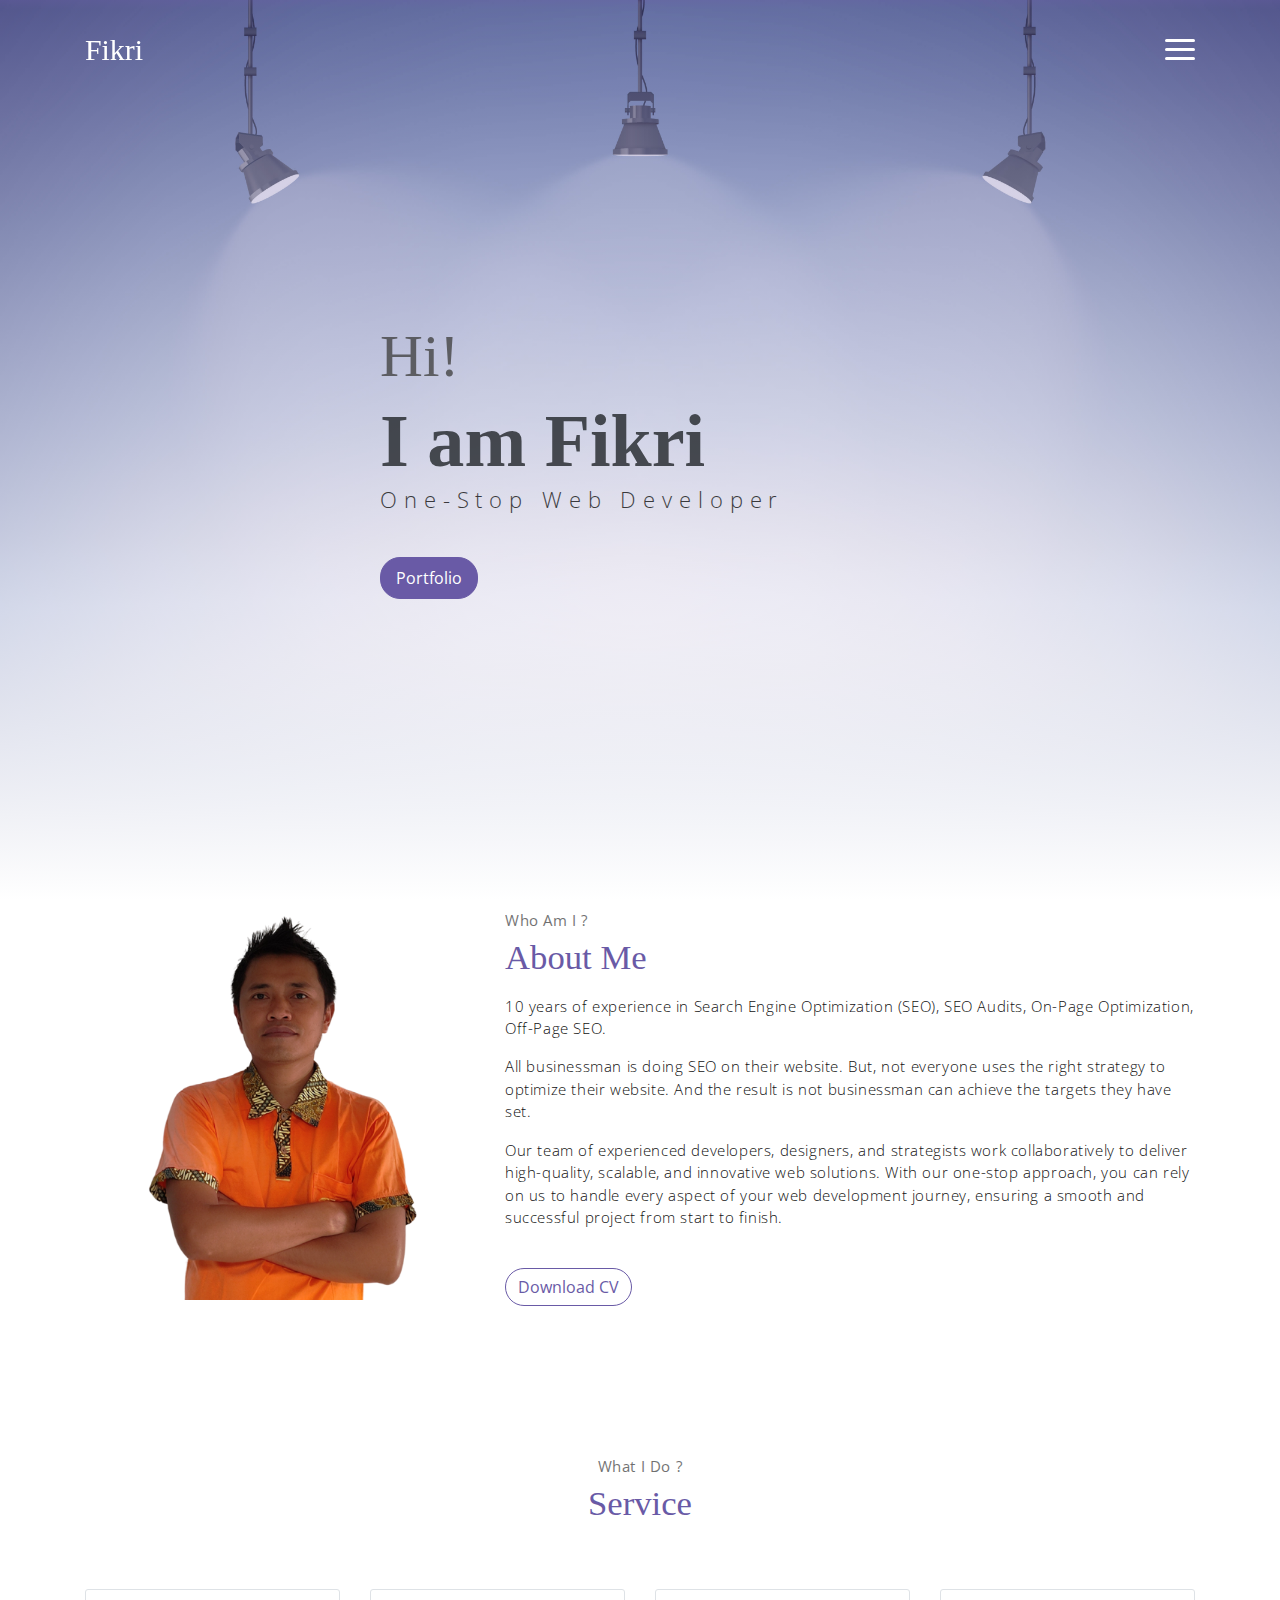
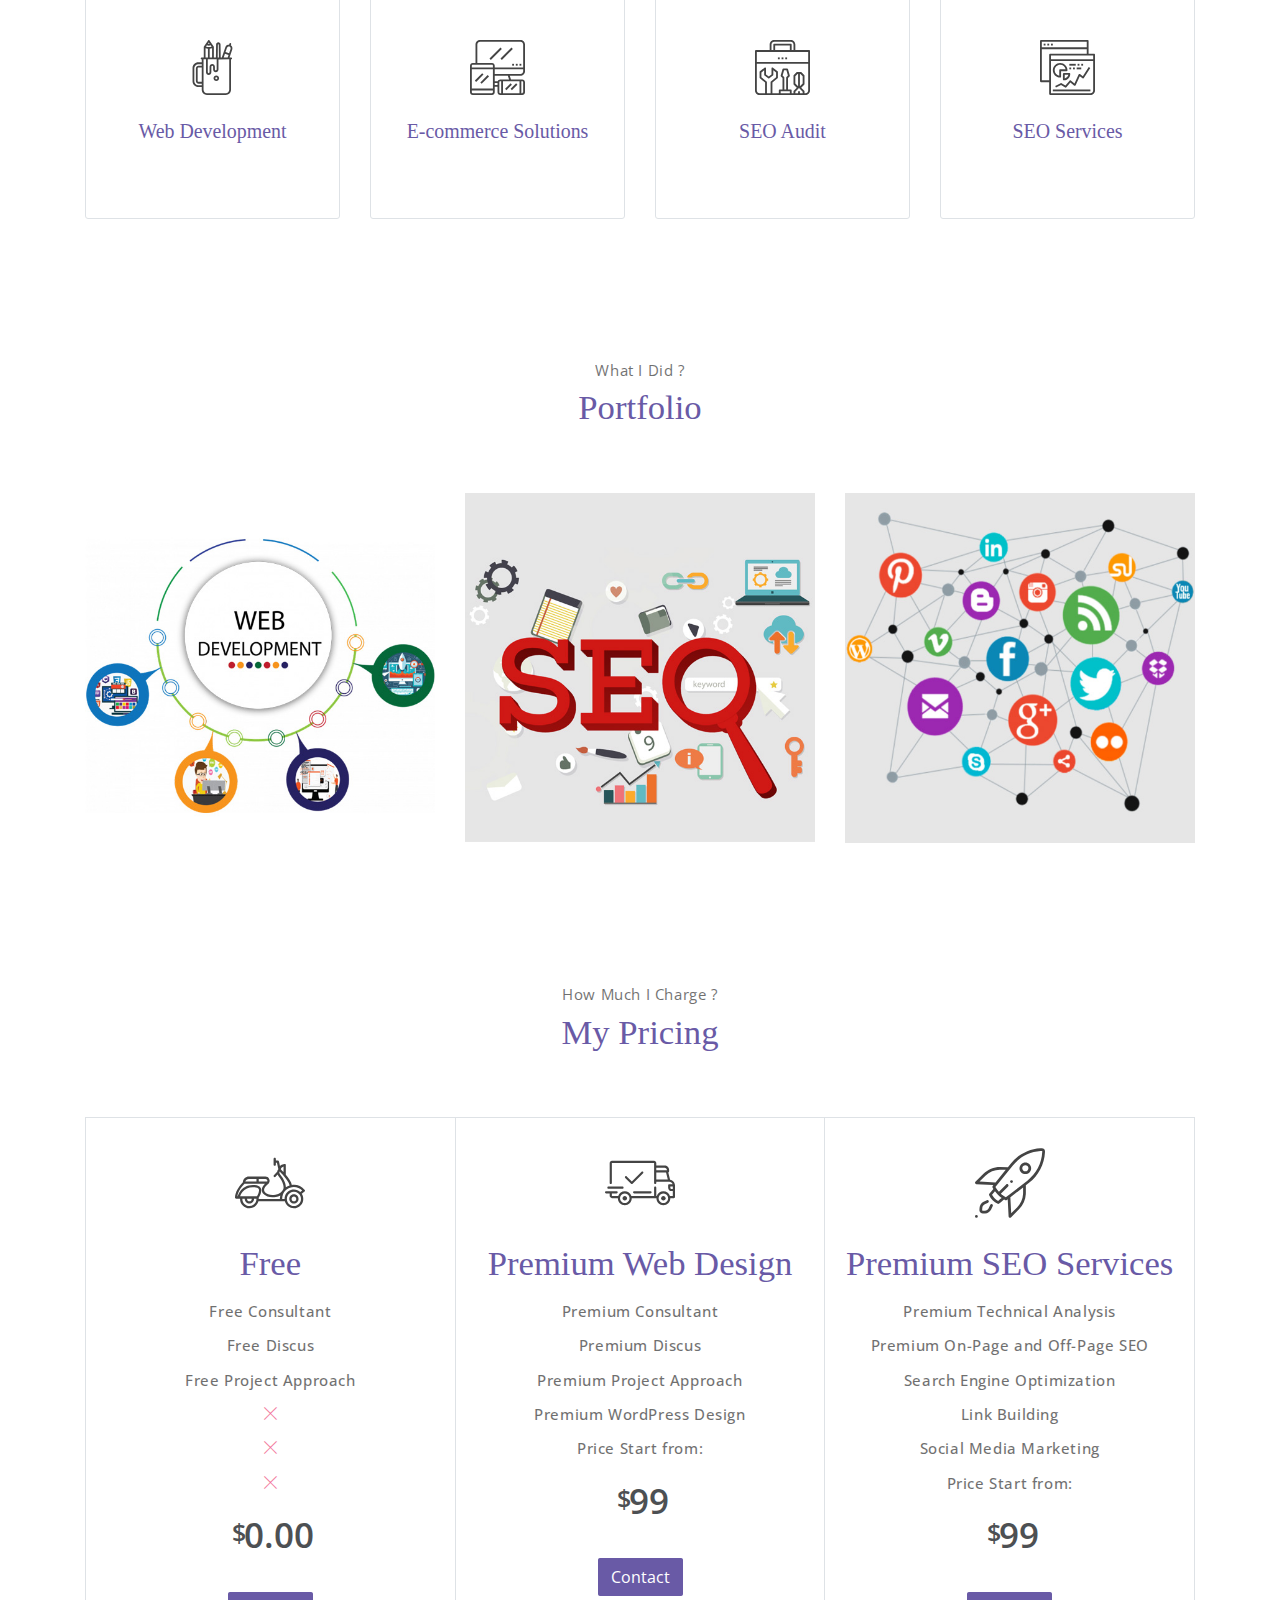
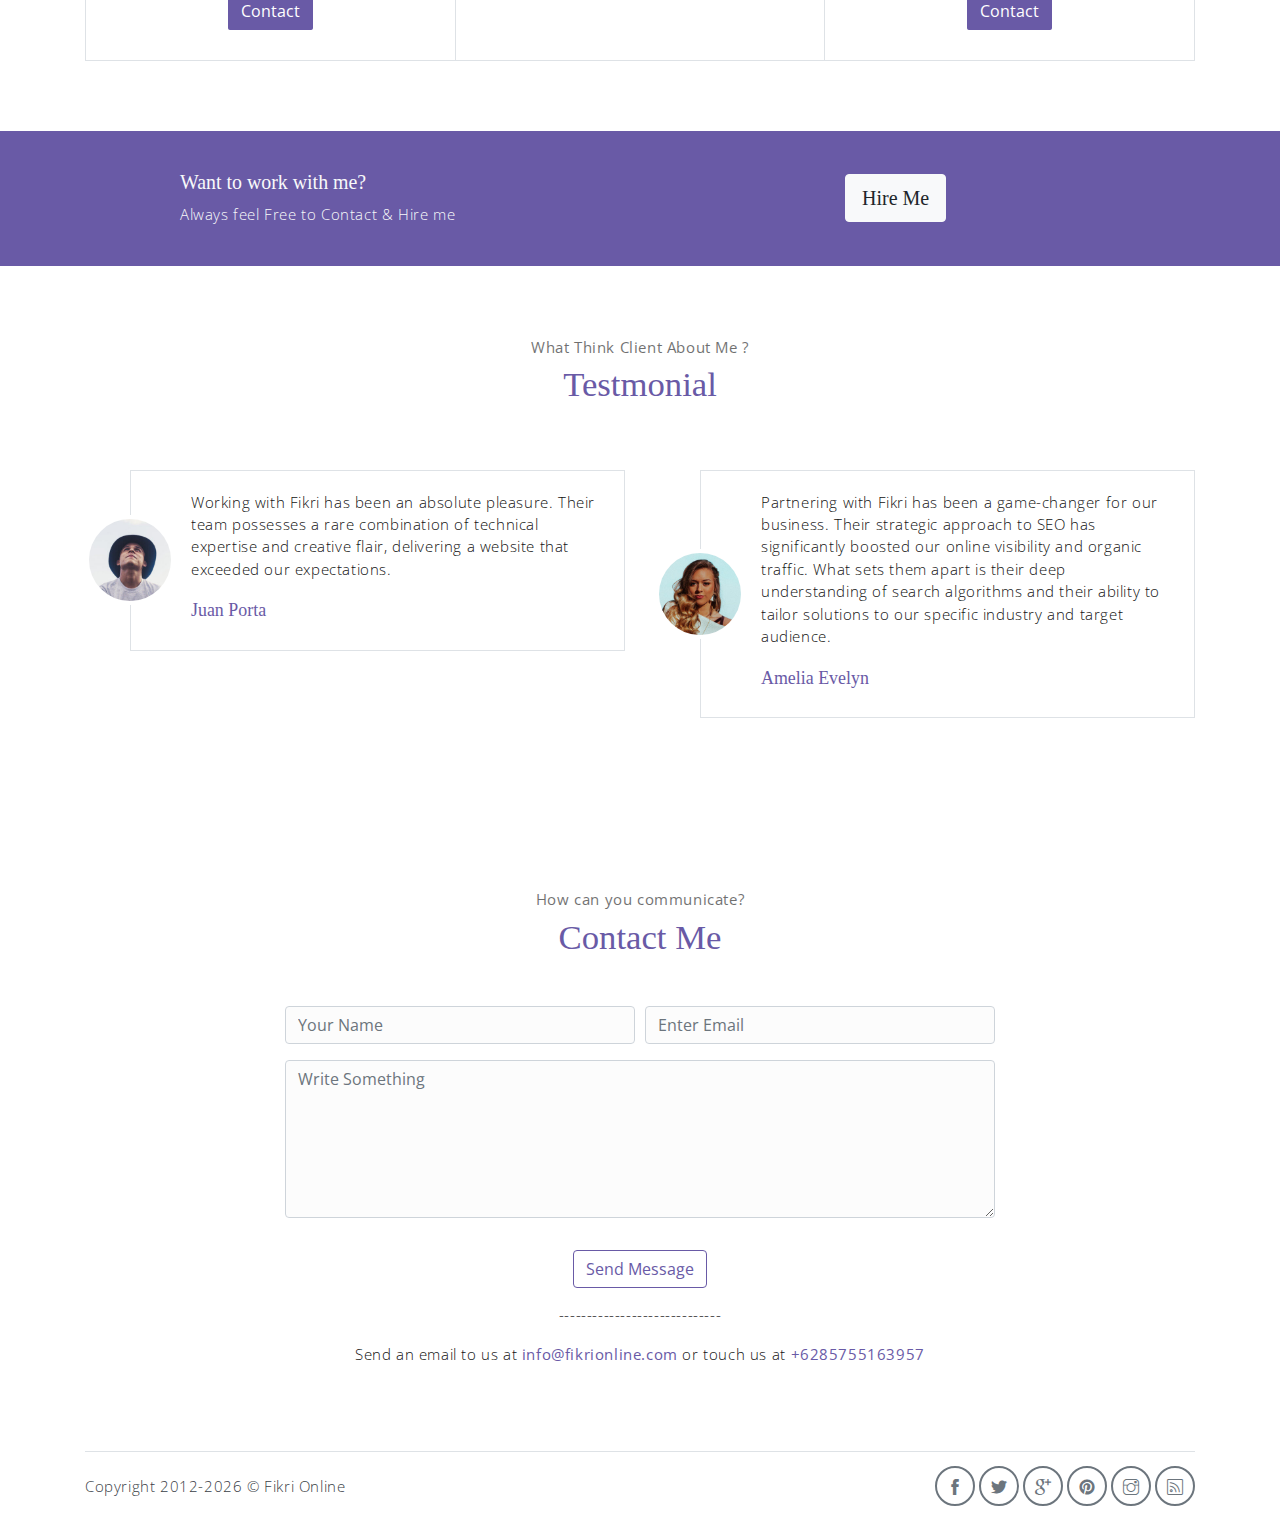
==== commit c3921119: "Update index.html" ====
--- a/index.html
+++ b/index.html
@@ -68,7 +68,7 @@
             <!-- about wrapper -->
             <div class="about">
                 <div class="about-img-holder">
-                    <img src="assets/imgs/fikri.jpg" class="about-img"
+                    <img src="assets/imgs/profile02.png" class="about-img"
                         alt="One-Stop Web Development Services. Search Engine Optimization (SEO), E-commerce SEO, SEO Audits, Off-Page SEO, On-Page Optimization" title="One-Stop Web Development Services. Search Engine Optimization (SEO), E-commerce SEO, SEO Audits, Off-Page SEO, On-Page Optimization">
                 </div>
                 <div class="about-caption">
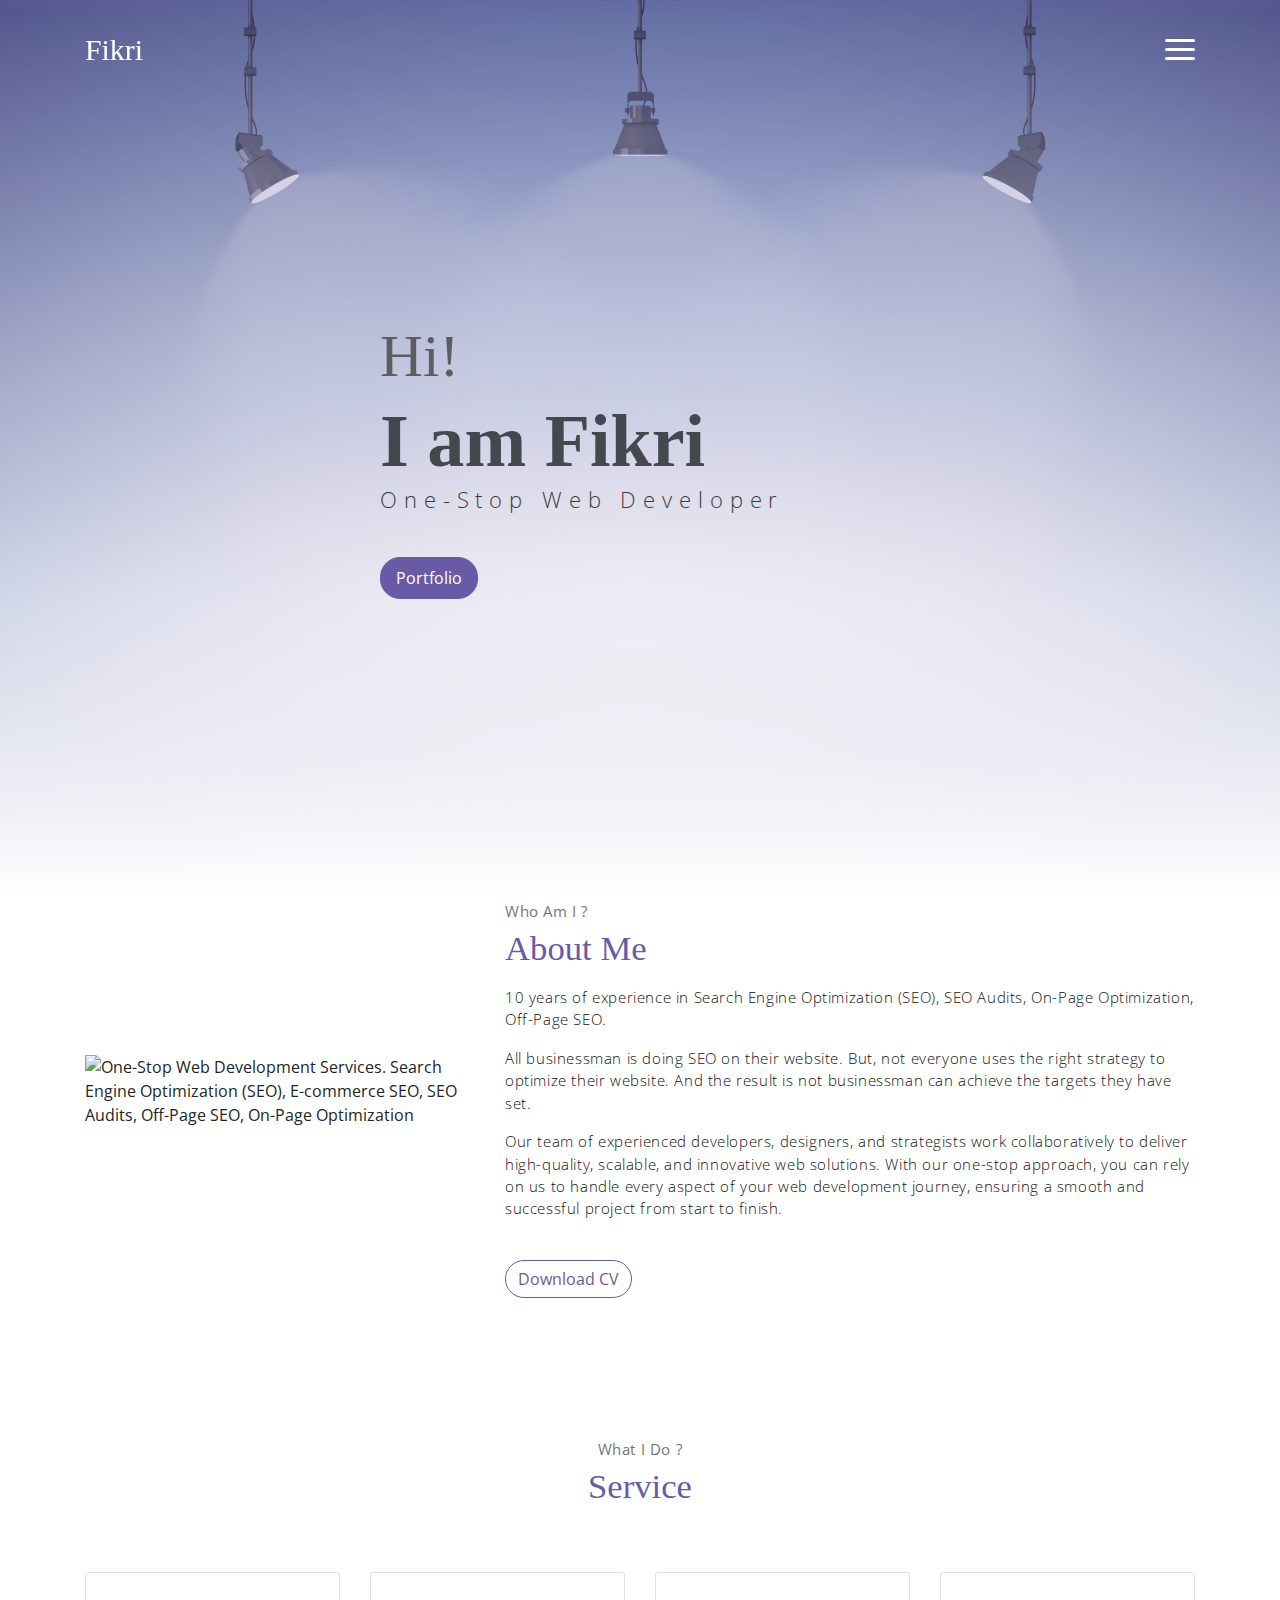
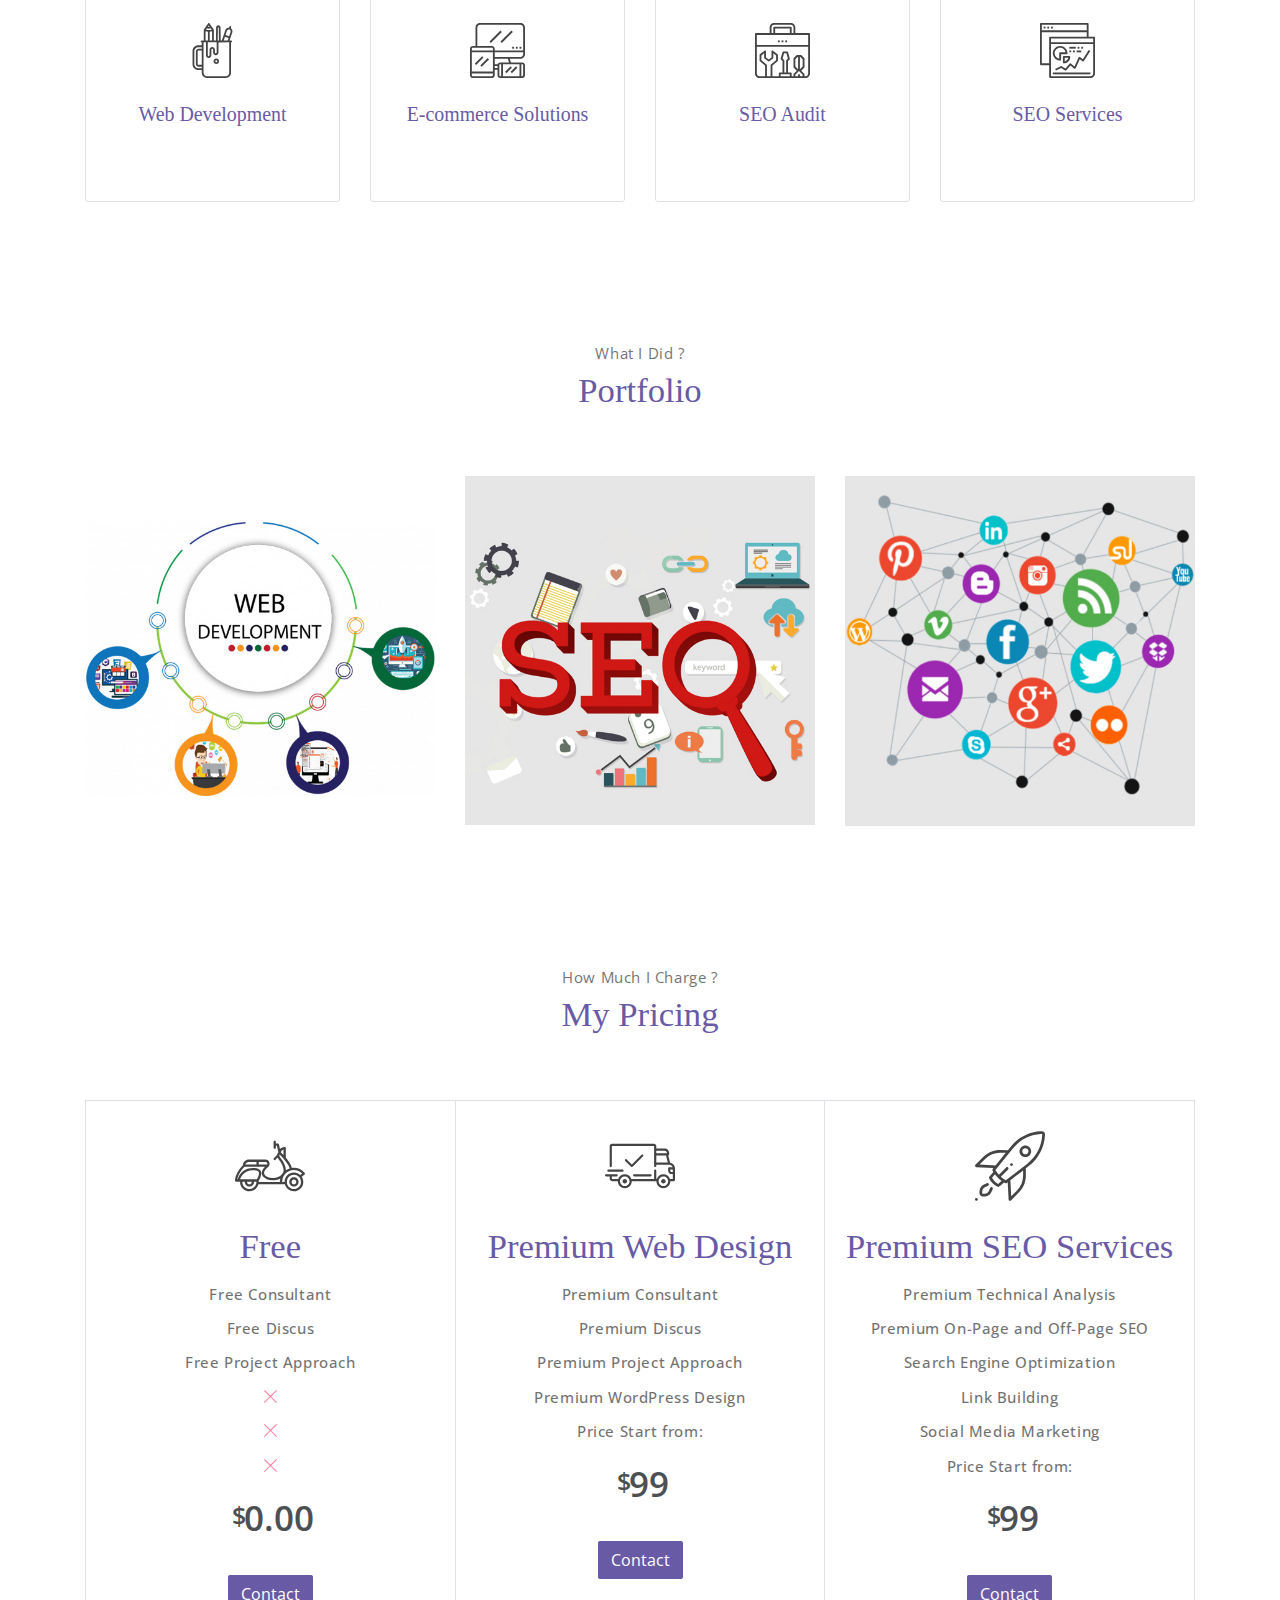
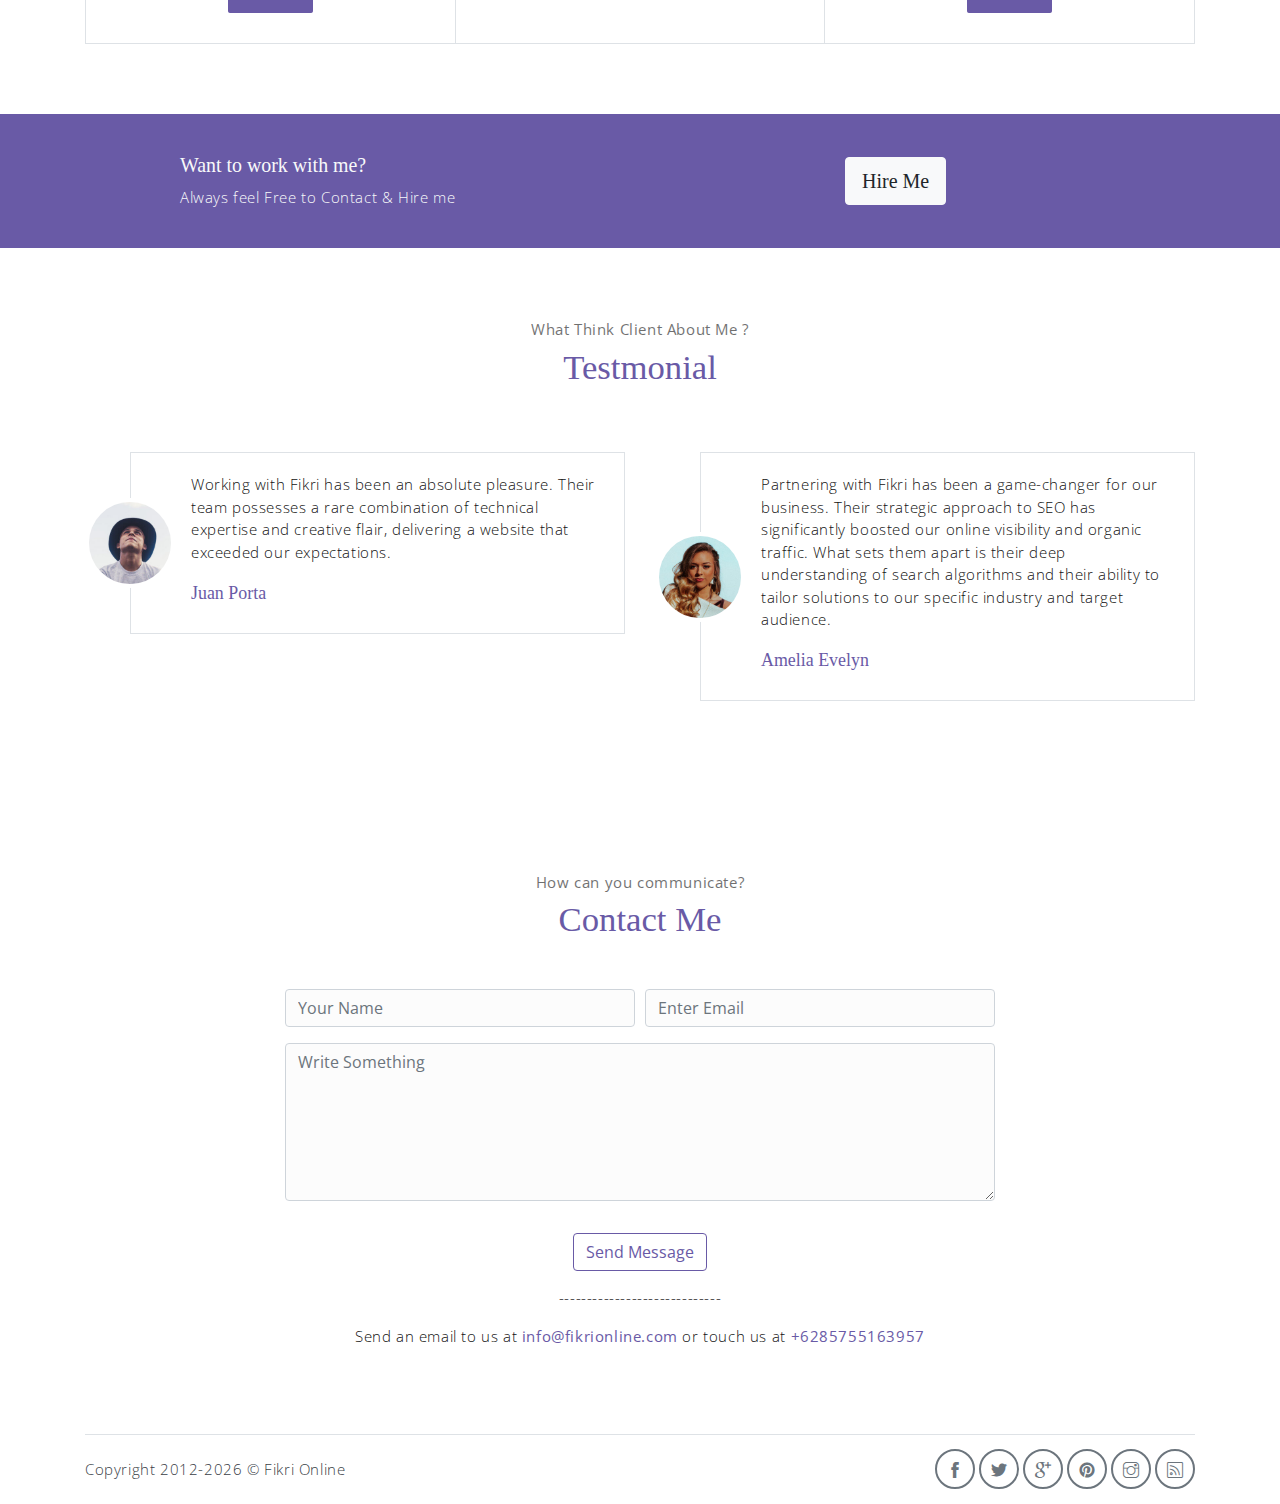
==== commit 5275d98c: "Update index.html" ====
--- a/index.html
+++ b/index.html
@@ -68,7 +68,7 @@
             <!-- about wrapper -->
             <div class="about">
                 <div class="about-img-holder">
-                    <img src="assets/imgs/profile02.png" class="about-img"
+                    <img src="assets/imgs/profile03.png" class="about-img"
                         alt="One-Stop Web Development Services. Search Engine Optimization (SEO), E-commerce SEO, SEO Audits, Off-Page SEO, On-Page Optimization" title="One-Stop Web Development Services. Search Engine Optimization (SEO), E-commerce SEO, SEO Audits, Off-Page SEO, On-Page Optimization">
                 </div>
                 <div class="about-caption">
